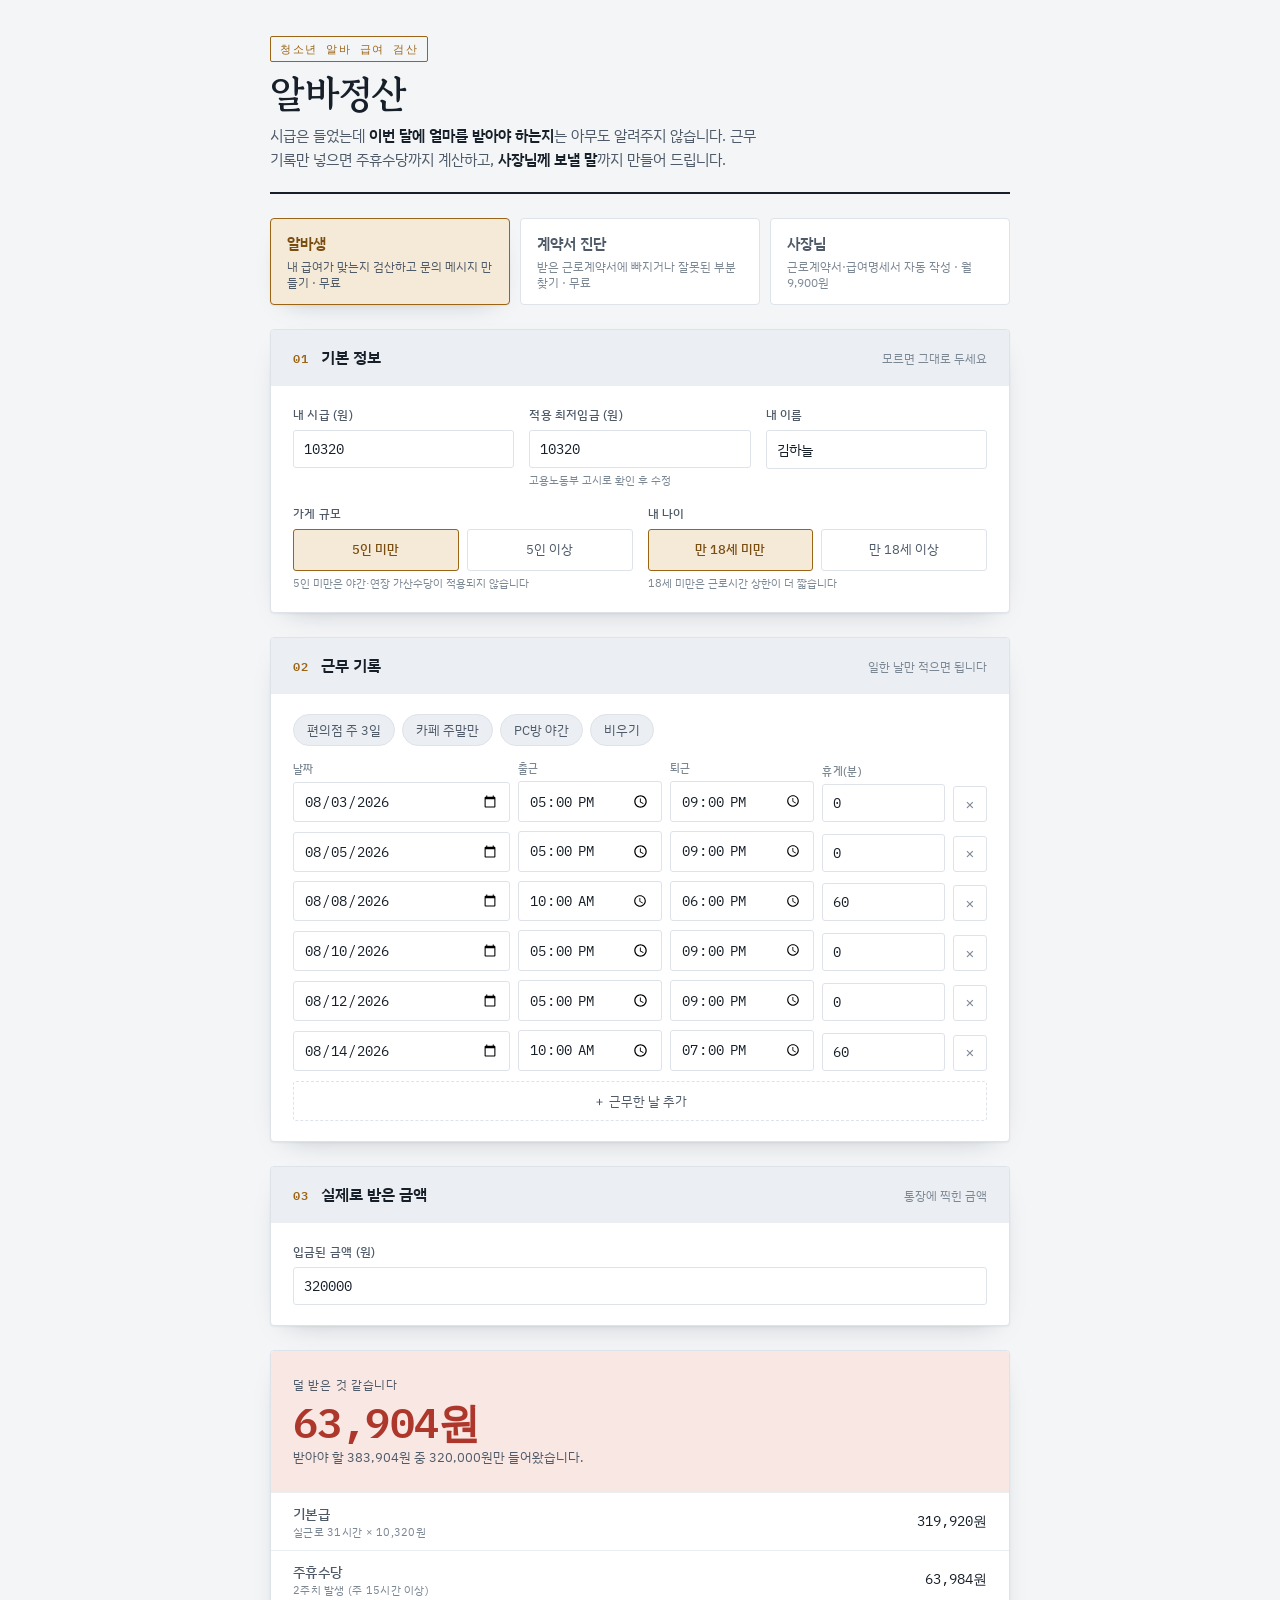
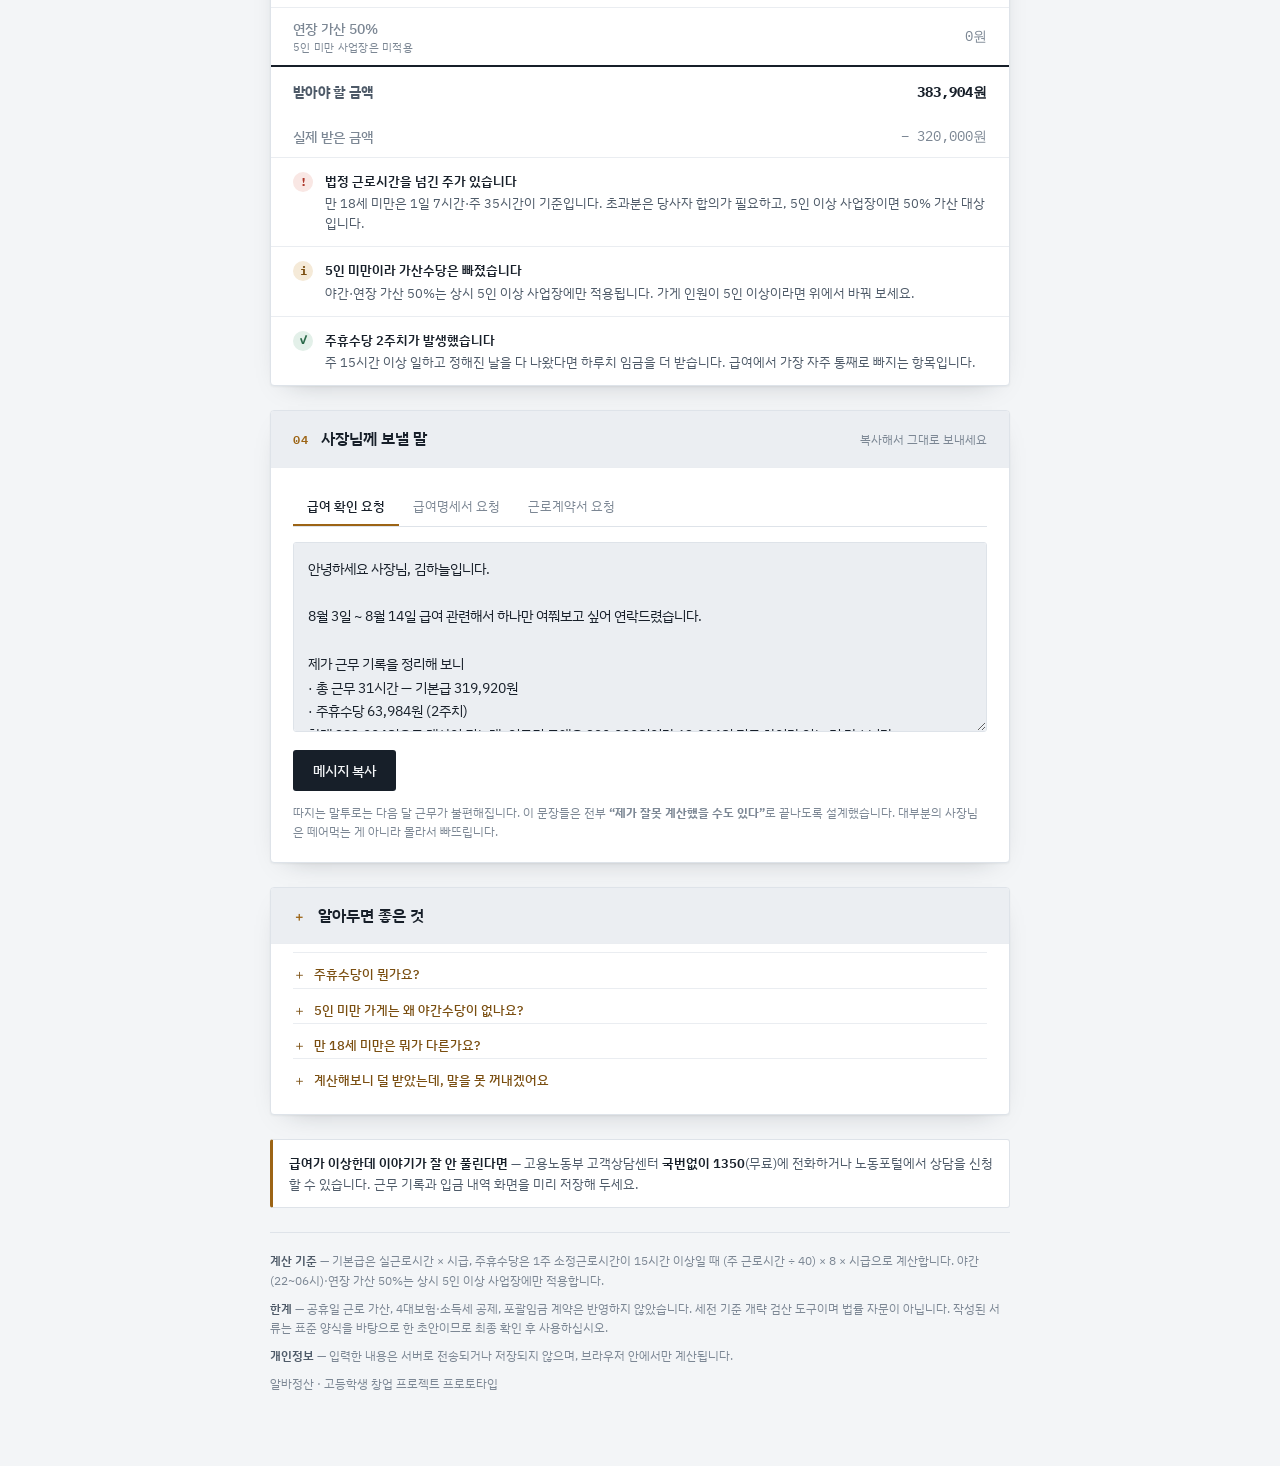
==== index.html @ 5bd8b768 "사장님 모드: 실제 서류 양식으로 렌더링 + 인쇄/PDF 저장 텍스트 복사만 제공하던 것을 표준 양식 레이아웃으로 채워 보여주고, 브라우저 인쇄 기능으로 PDF 저장까지 되도록 함" ====
<!doctype html>
<html lang="ko">
<head>
<meta charset="utf-8">
<meta name="viewport" content="width=device-width, initial-scale=1, viewport-fit=cover">
<title>알바정산 — 내 알바 급여, 제대로 받고 있나요?</title>
<meta name="description" content="근무 기록만 넣으면 주휴수당까지 계산해 드립니다. 만 18세 미만 연소근로자 기준(1일 7시간·주 35시간)과 야간근로 제한을 반영하고, 사장님께 보낼 문의 메시지와 표준 근로계약서·급여명세서까지 자동으로 만들어 줍니다.">
<meta name="theme-color" content="#F3F5F7" media="(prefers-color-scheme: light)">
<meta name="theme-color" content="#0F151C" media="(prefers-color-scheme: dark)">
<meta name="color-scheme" content="light dark">
<link rel="icon" href="data:image/svg+xml,%3Csvg xmlns='http://www.w3.org/2000/svg' viewBox='0 0 100 100'%3E%3Crect width='100' height='100' rx='18' fill='%239C6415'/%3E%3Cpath d='M28 24h44v52l-11-7-11 7-11-7-11 7z' fill='%23fff'/%3E%3Crect x='37' y='38' width='26' height='5' rx='2.5' fill='%239C6415'/%3E%3Crect x='37' y='51' width='18' height='5' rx='2.5' fill='%239C6415'/%3E%3C/svg%3E">
<link rel="apple-touch-icon" href="data:image/svg+xml,%3Csvg xmlns='http://www.w3.org/2000/svg' viewBox='0 0 100 100'%3E%3Crect width='100' height='100' rx='18' fill='%239C6415'/%3E%3Cpath d='M28 24h44v52l-11-7-11 7-11-7-11 7z' fill='%23fff'/%3E%3Crect x='37' y='38' width='26' height='5' rx='2.5' fill='%239C6415'/%3E%3Crect x='37' y='51' width='18' height='5' rx='2.5' fill='%239C6415'/%3E%3C/svg%3E">
<meta property="og:type" content="website">
<meta property="og:title" content="알바정산">
<meta property="og:description" content="근무 기록만 넣으면 주휴수당까지 계산해 드립니다. 만 18세 미만 연소근로자 기준(1일 7시간·주 35시간)과 야간근로 제한을 반영하고, 사장님께 보낼 문의 메시지와 표준 근로계약서·급여명세서까지 자동으로 만들어 줍니다.">
<meta property="og:locale" content="ko_KR">
<meta name="twitter:card" content="summary">
<link rel="preconnect" href="https://fonts.googleapis.com">
<link rel="preconnect" href="https://fonts.gstatic.com" crossorigin>
<link rel="stylesheet" href="https://fonts.googleapis.com/css2?family=Gowun+Batang:wght@400;700&family=IBM+Plex+Mono:wght@400;500;600&family=IBM+Plex+Sans+KR:wght@400;500;600&display=swap">

<style>
  :root{
    --ground:#F3F5F7; --sheet:#FFFFFF; --sunk:#EBEEF2;
    --ink:#171F29; --ink-soft:#4E5A68; --ink-faint:#7C8794;
    --rule:#DEE3E9; --rule-soft:#EAEDF1;
    --brass:#9C6415; --brass-ink:#7A4E10; --brass-lift:#F5EAD8;
    --short:#AE372B; --short-lift:#F9E7E4;
    --ok:#2A6949; --ok-lift:#E3F0E9;
    --shadow:0 1px 2px rgba(23,31,41,.05), 0 10px 28px -18px rgba(23,31,41,.35);
  }
  @media (prefers-color-scheme: dark){
    :root:not([data-theme="light"]){
      --ground:#0F151C; --sheet:#19212A; --sunk:#131A22;
      --ink:#E8ECF0; --ink-soft:#A2ADB9; --ink-faint:#78838F;
      --rule:#2A3441; --rule-soft:#212A34;
      --brass:#E0A94F; --brass-ink:#F0C77E; --brass-lift:#2E2517;
      --short:#E88274; --short-lift:#33201D;
      --ok:#74C79C; --ok-lift:#17281F;
      --shadow:0 1px 2px rgba(0,0,0,.3), 0 10px 28px -18px rgba(0,0,0,.7);
    }
  }
  :root[data-theme="dark"]{
    --ground:#0F151C; --sheet:#19212A; --sunk:#131A22;
    --ink:#E8ECF0; --ink-soft:#A2ADB9; --ink-faint:#78838F;
    --rule:#2A3441; --rule-soft:#212A34;
    --brass:#E0A94F; --brass-ink:#F0C77E; --brass-lift:#2E2517;
    --short:#E88274; --short-lift:#33201D;
    --ok:#74C79C; --ok-lift:#17281F;
    --shadow:0 1px 2px rgba(0,0,0,.3), 0 10px 28px -18px rgba(0,0,0,.7);
  }

  *{box-sizing:border-box}
  body{
    margin:0;background:var(--ground);color:var(--ink);
    font-family:"IBM Plex Sans KR","Malgun Gothic",system-ui,sans-serif;
    font-size:15px;line-height:1.65;-webkit-font-smoothing:antialiased;
  }
  .wrap{max-width:780px;margin:0 auto;padding:36px 20px 72px;display:flex;flex-direction:column;gap:24px}

  /* ── masthead ── */
  .mast{display:flex;flex-direction:column;gap:10px;padding-bottom:20px;border-bottom:2px solid var(--ink)}
  .mast h1{font-family:"Gowun Batang","Batang",serif;font-weight:700;font-size:38px;line-height:1.1;margin:0;letter-spacing:-.01em}
  .mast .dek{margin:0;color:var(--ink-soft);font-size:14.5px;max-width:54ch}
  .mast .dek b{color:var(--ink);font-weight:600}
  .stamp{align-self:flex-start;font-family:"IBM Plex Mono",monospace;font-size:11px;
    letter-spacing:.14em;text-transform:uppercase;color:var(--brass);
    border:1px solid var(--brass);border-radius:2px;padding:3px 9px}

  /* ── mode switch ── */
  .modes{display:grid;grid-template-columns:repeat(auto-fit,minmax(215px,1fr));gap:10px}
  .modes input{position:absolute;opacity:0;pointer-events:none}
  .modes label{
    cursor:pointer;border:1px solid var(--rule);border-radius:4px;background:var(--sheet);
    padding:13px 16px;display:flex;flex-direction:column;gap:2px;transition:.12s;
  }
  .modes label b{font-size:15px;font-weight:600;color:var(--ink-soft)}
  .modes label span{font-size:11.5px;color:var(--ink-faint);line-height:1.4}
  .modes input:checked + label{border-color:var(--brass);background:var(--brass-lift);box-shadow:var(--shadow)}
  .modes input:checked + label b{color:var(--brass-ink)}
  .modes input:checked + label span{color:var(--ink-soft)}
  .modes input:focus-visible + label{outline:2px solid var(--brass);outline-offset:1px}
  [hidden]{display:none !important}

  /* ── step cards ── */
  .step{background:var(--sheet);border:1px solid var(--rule);border-radius:4px;box-shadow:var(--shadow);overflow:hidden}
  .step > header{display:flex;align-items:baseline;gap:12px;padding:15px 22px;
    border-bottom:1px solid var(--rule-soft);background:var(--sunk)}
  .step > header .no{font-family:"IBM Plex Mono",monospace;font-size:12px;font-weight:600;color:var(--brass);letter-spacing:.1em}
  .step > header h2{font-size:15.5px;font-weight:600;margin:0}
  .step > header .hint{margin-left:auto;font-size:12px;color:var(--ink-faint)}
  .body{padding:20px 22px}

  .grid{display:grid;grid-template-columns:repeat(auto-fit,minmax(165px,1fr));gap:15px}
  .field{display:flex;flex-direction:column;gap:5px}
  .field > label,.lbl{font-size:11.5px;font-weight:500;color:var(--ink-soft);letter-spacing:.02em}
  .field .note{font-size:11px;color:var(--ink-faint);line-height:1.45}
  .full{grid-column:1/-1}

  input[type=text],input[type=number],input[type=date],input[type=time],select,textarea{
    font-family:inherit;font-size:14px;color:var(--ink);background:var(--sheet);
    border:1px solid var(--rule);border-radius:3px;padding:9px 10px;width:100%;
    font-variant-numeric:tabular-nums;
  }
  input[type=number],input[type=time],input[type=date]{font-family:"IBM Plex Mono","IBM Plex Sans KR",monospace}
  input:focus-visible,select:focus-visible,button:focus-visible,textarea:focus-visible{outline:2px solid var(--brass);outline-offset:1px}

  .choice{display:flex;gap:8px;flex-wrap:wrap}
  .choice input{position:absolute;opacity:0;pointer-events:none}
  .choice label{flex:1;min-width:100px;text-align:center;cursor:pointer;border:1px solid var(--rule);
    border-radius:3px;padding:9px 8px;font-size:13px;color:var(--ink-soft);background:var(--sheet);transition:.12s}
  .choice input:checked + label{border-color:var(--brass);color:var(--brass-ink);background:var(--brass-lift);font-weight:500}
  .choice input:focus-visible + label{outline:2px solid var(--brass);outline-offset:1px}

  /* ── presets ── */
  .presets{display:flex;gap:7px;flex-wrap:wrap;margin-bottom:14px}
  .presets button{font-family:inherit;font-size:12.5px;cursor:pointer;color:var(--ink-soft);
    background:var(--sunk);border:1px solid var(--rule);border-radius:100px;padding:6px 13px}
  .presets button:hover{border-color:var(--brass);color:var(--brass-ink)}

  /* ── shift rows ── */
  .shifts{display:flex;flex-direction:column;gap:9px}
  .shift{display:grid;grid-template-columns:1.5fr 1fr 1fr .85fr 34px;gap:8px;align-items:end}
  .shift label{display:flex;flex-direction:column;gap:4px;min-width:0}
  .shift label span{display:none;font-size:10.5px;font-weight:500;color:var(--ink-faint);letter-spacing:.03em}
  .shift:first-child label span{display:block}
  .shift .del{border:1px solid var(--rule);background:var(--sheet);color:var(--ink-faint);
    height:36px;border-radius:3px;cursor:pointer;font-size:15px;line-height:1}
  .shift .del:hover{border-color:var(--short);color:var(--short)}
  .addrow{margin-top:10px;border:1px dashed var(--rule);background:transparent;color:var(--ink-soft);
    width:100%;padding:10px;border-radius:3px;cursor:pointer;font-family:inherit;font-size:13px}
  .addrow:hover{border-color:var(--brass);color:var(--brass-ink)}
  @media (max-width:620px){
    .shift{grid-template-columns:1fr 1fr 36px;gap:8px 10px;
      padding-bottom:9px;border-bottom:1px solid var(--rule-soft)}
    .shift label span{display:block}
    .shift label:nth-child(1){grid-column:1/-1}
    .shift label:nth-child(4){grid-column:1}
    .shift .del{grid-column:3;grid-row:3}
  }

  /* ── 계약서 진단 ── */
  .drop{display:flex;flex-direction:column;gap:9px;align-items:center;text-align:center;
    border:1.5px dashed var(--rule);border-radius:4px;padding:30px 20px;cursor:pointer;background:var(--sunk);transition:.12s}
  .drop:hover,.drop.over{border-color:var(--brass);background:var(--brass-lift)}
  .drop .ico{font-size:26px;line-height:1}
  .drop b{font-size:15px;font-weight:600;color:var(--ink)}
  .drop .fake{display:inline-block;background:var(--ink);color:var(--ground);border-radius:3px;
    padding:9px 20px;font-size:13.5px;font-weight:500}
  .drop span{font-size:12px;color:var(--ink-faint);line-height:1.5}

  /* AI 자동 판독 (개발 예정 · 시연용) */
  .aiwrap{margin-top:16px;border:1px solid var(--rule);border-radius:4px;background:var(--sunk);padding:16px}
  .aihead{display:flex;align-items:center;gap:9px;flex-wrap:wrap;margin-bottom:9px}
  .aihead b{font-size:14px;font-weight:600}
  .beta{font-family:"IBM Plex Mono",monospace;font-size:10px;letter-spacing:.08em;text-transform:uppercase;
    color:var(--brass-ink);background:var(--brass-lift);border:1px solid var(--brass);border-radius:2px;padding:2px 7px}
  .aiwrap p{margin:0 0 12px;font-size:12px;color:var(--ink-faint);line-height:1.55}
  .aibtn{width:100%;font-family:inherit;font-size:14px;font-weight:500;cursor:pointer;
    background:var(--brass);color:var(--sheet);border:0;border-radius:3px;padding:12px 18px}
  :root[data-theme="dark"] .aibtn,
  :root:not([data-theme="light"]) .aibtn{color:#171F29}
  @media (prefers-color-scheme: light){:root:not([data-theme="dark"]) .aibtn{color:#FFFFFF}}
  .aibtn:hover{opacity:.9}
  .aibtn:disabled{opacity:.55;cursor:default}
  .bar{height:4px;background:var(--rule);border-radius:100px;overflow:hidden;margin-top:12px}
  .bar i{display:block;height:100%;width:0;background:var(--brass);transition:width .25s linear}
  .scanlog{margin-top:9px;font-family:"IBM Plex Mono",monospace;font-size:11.5px;color:var(--ink-soft);min-height:17px}
  .airesult{margin-top:12px;border-top:1px solid var(--rule);padding-top:12px}
  .airesult ul{margin:0;padding-left:17px}
  .airesult li{font-size:12.5px;color:var(--ink-soft);line-height:1.75}
  .airesult li b{color:var(--ink);font-weight:600}
  .disclaim{margin-top:11px;font-size:11.5px;color:var(--short);line-height:1.5;font-weight:500}
  .pvtools{display:flex;gap:8px;margin-bottom:10px;flex-wrap:wrap}
  .pvtools button{font-family:inherit;font-size:12.5px;cursor:pointer;color:var(--ink-soft);
    background:var(--sheet);border:1px solid var(--rule);border-radius:3px;padding:7px 13px}
  .pvtools button:hover{border-color:var(--brass);color:var(--brass-ink)}
  .pvbox{border:1px solid var(--rule);border-radius:4px;overflow:auto;max-height:440px;
    background:var(--sunk);display:grid;place-items:center;padding:10px}
  .pvbox img{max-width:100%;display:block;border-radius:2px}
  .privacy{margin:10px 0 0;font-size:11.5px;color:var(--ok);line-height:1.5}

  .check{display:flex;gap:12px;align-items:flex-start;padding:11px 0;border-bottom:1px solid var(--rule-soft)}
  .check:last-child{border-bottom:0}
  .check input{margin:3px 0 0;width:17px;height:17px;accent-color:var(--brass);flex:none;cursor:pointer}
  .check b{font-size:14px;font-weight:500;display:block;color:var(--ink)}
  .check span{font-size:12px;color:var(--ink-faint);line-height:1.45}
  .check.flagcheck b{color:var(--short)}

  /* ── verdict ── */
  .verdict{border:1px solid var(--rule);border-radius:4px;box-shadow:var(--shadow);overflow:hidden;background:var(--sheet)}
  .verdict .head{padding:24px 22px;display:flex;flex-direction:column;gap:4px;border-bottom:1px solid var(--rule-soft)}
  .verdict .kicker{font-size:12px;letter-spacing:.06em;color:var(--ink-soft)}
  .verdict .amount{font-family:"IBM Plex Mono",monospace;font-weight:600;font-size:42px;line-height:1.05;
    letter-spacing:-.02em;font-variant-numeric:tabular-nums}
  .verdict .sub{font-size:13px;color:var(--ink-soft)}
  .verdict[data-state="short"] .head{background:var(--short-lift)}
  .verdict[data-state="short"] .amount{color:var(--short)}
  .verdict[data-state="ok"] .head{background:var(--ok-lift)}
  .verdict[data-state="ok"] .amount{color:var(--ok)}
  .verdict[data-state="over"] .head{background:var(--brass-lift)}
  .verdict[data-state="over"] .amount{color:var(--brass-ink)}

  table.ledger{border-collapse:collapse;width:100%}
  table.ledger td{padding:9px 22px;border-bottom:1px solid var(--rule-soft);font-size:14px}
  table.ledger tr:last-child td{border-bottom:0}
  table.ledger td:last-child{text-align:right;font-family:"IBM Plex Mono",monospace;
    font-variant-numeric:tabular-nums;white-space:nowrap}
  table.ledger .lbl small{display:block;font-size:11px;color:var(--ink-faint);line-height:1.4;font-family:inherit;font-weight:400}
  table.ledger tr.total td{font-weight:600;border-top:2px solid var(--ink);border-bottom:0;padding-top:12px;padding-bottom:12px}
  table.ledger tr.muted td{color:var(--ink-faint)}

  /* ── flags ── */
  .flag{display:flex;gap:12px;padding:13px 22px;border-top:1px solid var(--rule-soft);font-size:13px;line-height:1.55}
  .flag .mark{flex:none;width:20px;height:20px;border-radius:50%;display:grid;place-items:center;
    font-size:12px;font-weight:700;margin-top:1px;font-family:"IBM Plex Mono",monospace}
  .flag.warn .mark{background:var(--short-lift);color:var(--short)}
  .flag.info .mark{background:var(--brass-lift);color:var(--brass-ink)}
  .flag.good .mark{background:var(--ok-lift);color:var(--ok)}
  .flag b{font-weight:600}
  .flag p{margin:2px 0 0;color:var(--ink-soft)}

  /* ── tabs + message ── */
  .tabs{display:flex;border-bottom:1px solid var(--rule);margin-bottom:15px;overflow-x:auto}
  .tabs button{font-family:inherit;font-size:13px;background:none;border:0;cursor:pointer;
    padding:9px 14px;color:var(--ink-faint);border-bottom:2px solid transparent;white-space:nowrap}
  .tabs button[aria-selected="true"]{color:var(--ink);border-bottom-color:var(--brass);font-weight:500}
  textarea{min-height:190px;resize:vertical;line-height:1.7;background:var(--sunk);padding:14px}
  textarea.doc{min-height:420px;font-family:"IBM Plex Mono","IBM Plex Sans KR",monospace;font-size:12.5px;line-height:1.75}
  .msgfoot{display:flex;gap:10px;align-items:center;margin-top:11px;flex-wrap:wrap}
  .copy{font-family:inherit;font-size:14px;font-weight:500;cursor:pointer;
    background:var(--ink);color:var(--ground);border:0;border-radius:3px;padding:11px 20px}
  .copy:hover{opacity:.88}
  .copied{font-size:13px;color:var(--ok)}
  .why{font-size:12px;color:var(--ink-faint);line-height:1.55;margin:13px 0 0}

  /* ── explainer ── */
  details{border-top:1px solid var(--rule-soft);padding:11px 0 2px}
  details summary{cursor:pointer;font-size:13px;color:var(--brass-ink);font-weight:500;list-style:none}
  details summary::-webkit-details-marker{display:none}
  details summary::before{content:"＋ ";font-family:"IBM Plex Mono",monospace}
  details[open] summary::before{content:"− "}
  details p{font-size:12.5px;color:var(--ink-soft);line-height:1.6;margin:8px 0 0}

  /* ── 서류 미리보기 (종이) ── */
  .paperwrap{background:var(--sunk);border:1px solid var(--rule);border-radius:4px;padding:16px;overflow-x:auto}
  .paper{background:#FFFFFF;color:#1A222C;width:100%;max-width:660px;margin:0 auto;padding:36px 38px;
    box-shadow:0 1px 4px rgba(0,0,0,.16);font-size:12.5px;line-height:1.75}
  .paper h3{font-family:"Gowun Batang","Batang",serif;text-align:center;font-size:19px;font-weight:700;
    letter-spacing:.3em;margin:0 0 4px;text-indent:.3em}
  .paper .psub{text-align:center;font-size:11.5px;color:#5A6470;margin:0 0 24px}
  .paper .pre{margin:0 0 18px;font-size:12.5px}
  .paper ol.cl{margin:0;padding:0;list-style:none;counter-reset:cl}
  .paper ol.cl > li{counter-increment:cl;display:grid;grid-template-columns:20px 108px 1fr;gap:0 6px;
    margin-bottom:8px;align-items:start}
  .paper ol.cl > li::before{content:counter(cl) ".";font-weight:600;color:#1A222C}
  .paper .k{font-weight:600}
  .paper .v{min-width:0;word-break:break-word}
  .paper .v .fill{border-bottom:1px solid #B9C0C8;display:inline-block;min-width:120px}
  .paper ul.sub{margin:2px 0 0;padding-left:0;list-style:none}
  .paper ul.sub li{margin-bottom:1px}
  .paper ul.sub li::before{content:"- ";color:#5A6470}
  .paper .pdate{text-align:center;margin:26px 0 22px;font-size:13px;letter-spacing:.02em}
  .paper .signs{display:grid;grid-template-columns:1fr 1fr;gap:22px}
  .paper .sign h4{margin:0 0 7px;font-size:12.5px;font-weight:700}
  .paper .sign .row{display:grid;grid-template-columns:74px 1fr;gap:6px;margin-bottom:3px}
  .paper .sign .row span{color:#5A6470}
  .paper .sign .row b{font-weight:500;border-bottom:1px solid #DCE1E6;min-height:19px}
  .paper .sigmark{display:inline-block;border:1px dashed #B9C0C8;border-radius:2px;padding:1px 9px;
    font-size:10.5px;color:#8A939C;margin-left:6px}
  .paper table.pt{width:100%;border-collapse:collapse;margin:6px 0 14px}
  .paper table.pt th,.paper table.pt td{border:1px solid #C9D0D7;padding:6px 9px;font-size:12px;text-align:left}
  .paper table.pt th{background:#F1F4F7;font-weight:600;color:#39434F}
  .paper table.pt td.num{text-align:right;font-variant-numeric:tabular-nums;white-space:nowrap}
  .paper table.pt td small{display:block;color:#6B7580;font-size:10.5px;line-height:1.5}
  .paper table.pt tr.sum td{background:#F7F9FB;font-weight:700}
  .paper .note{margin:16px 0 0;font-size:10.5px;color:#6B7580;line-height:1.6}
  .paper .seal{text-align:right;margin-top:24px;font-size:12.5px;line-height:2}
  @media (max-width:560px){
    .paper{padding:24px 20px;font-size:12px}
    .paper ol.cl > li{grid-template-columns:18px 1fr;gap:0 5px}
    .paper ol.cl > li .k{grid-column:2}
    .paper ol.cl > li .v{grid-column:2}
    .paper .signs{grid-template-columns:1fr}
  }
  @media print{
    @page{size:A4;margin:16mm 14mm}
    body{background:#FFFFFF !important}
    body *{visibility:hidden !important}
    #paper,#paper *{visibility:visible !important}
    #paper{position:absolute;left:0;top:0;width:100%;max-width:none;margin:0;padding:0;box-shadow:none}
  }

  .callout{background:var(--sheet);border:1px solid var(--rule);border-left:3px solid var(--brass);
    border-radius:3px;padding:13px 16px;font-size:13px;color:var(--ink-soft);line-height:1.6}
  .callout b{color:var(--ink);font-weight:600}

  footer{border-top:1px solid var(--rule);padding-top:18px;display:flex;flex-direction:column;gap:9px}
  footer p{margin:0;font-size:12px;color:var(--ink-faint);line-height:1.6}
  footer b{color:var(--ink-soft);font-weight:600}

  @media (max-width:560px){
    .wrap{padding:24px 14px 52px}
    .mast h1{font-size:30px}
    .verdict .amount{font-size:34px}
    .body{padding:18px}
    .modes{grid-template-columns:1fr}
    table.ledger td{padding-left:18px;padding-right:18px}
    .flag{padding-left:18px;padding-right:18px}
  }
  @media (prefers-reduced-motion:reduce){*{transition:none !important}}
</style>
</head>
<body>
<div class="wrap">

  <header class="mast">
    <span class="stamp">청소년 알바 급여 검산</span>
    <h1>알바정산</h1>
    <p class="dek">시급은 들었는데 <b>이번 달에 얼마를 받아야 하는지</b>는 아무도 알려주지 않습니다. 근무 기록만 넣으면 주휴수당까지 계산하고, <b>사장님께 보낼 말</b>까지 만들어 드립니다.</p>
  </header>

  <div class="modes">
    <input type="radio" name="mode" id="m-worker" value="worker" checked>
    <label for="m-worker"><b>알바생</b><span>내 급여가 맞는지 검산하고 문의 메시지 만들기 · 무료</span></label>
    <input type="radio" name="mode" id="m-checker" value="checker">
    <label for="m-checker"><b>계약서 진단</b><span>받은 근로계약서에 빠지거나 잘못된 부분 찾기 · 무료</span></label>
    <input type="radio" name="mode" id="m-owner" value="owner">
    <label for="m-owner"><b>사장님</b><span>근로계약서·급여명세서 자동 작성 · 월 9,900원</span></label>
  </div>

  <!-- ══════════════ 알바생 ══════════════ -->
  <div id="worker">

    <section class="step">
      <header><span class="no">01</span><h2>기본 정보</h2><span class="hint">모르면 그대로 두세요</span></header>
      <div class="body">
        <div class="grid">
          <div class="field">
            <label for="wage">내 시급 (원)</label>
            <input id="wage" type="number" min="0" step="10" value="10320">
          </div>
          <div class="field">
            <label for="minwage">적용 최저임금 (원)</label>
            <input id="minwage" type="number" min="0" step="10" value="10320">
            <span class="note">고용노동부 고시로 확인 후 수정</span>
          </div>
          <div class="field">
            <label for="name">내 이름</label>
            <input id="name" type="text" value="김하늘" autocomplete="off">
          </div>
        </div>
        <div class="grid" style="margin-top:16px">
          <div class="field">
            <span class="lbl">가게 규모</span>
            <div class="choice">
              <input type="radio" name="size" id="size-small" value="small" checked><label for="size-small">5인 미만</label>
              <input type="radio" name="size" id="size-big" value="big"><label for="size-big">5인 이상</label>
            </div>
            <span class="note">5인 미만은 야간·연장 가산수당이 적용되지 않습니다</span>
          </div>
          <div class="field">
            <span class="lbl">내 나이</span>
            <div class="choice">
              <input type="radio" name="age" id="age-minor" value="minor" checked><label for="age-minor">만 18세 미만</label>
              <input type="radio" name="age" id="age-adult" value="adult"><label for="age-adult">만 18세 이상</label>
            </div>
            <span class="note">18세 미만은 근로시간 상한이 더 짧습니다</span>
          </div>
        </div>
      </div>
    </section>

    <section class="step" style="margin-top:24px">
      <header><span class="no">02</span><h2>근무 기록</h2><span class="hint">일한 날만 적으면 됩니다</span></header>
      <div class="body">
        <div class="presets">
          <button type="button" data-preset="cvs">편의점 주 3일</button>
          <button type="button" data-preset="cafe">카페 주말만</button>
          <button type="button" data-preset="night">PC방 야간</button>
          <button type="button" data-preset="clear">비우기</button>
        </div>
        <div class="shifts" id="rows"></div>
        <button class="addrow" id="add" type="button">＋ 근무한 날 추가</button>
      </div>
    </section>

    <section class="step" style="margin-top:24px">
      <header><span class="no">03</span><h2>실제로 받은 금액</h2><span class="hint">통장에 찍힌 금액</span></header>
      <div class="body">
        <div class="grid">
          <div class="field">
            <label for="paid">입금된 금액 (원)</label>
            <input id="paid" type="number" min="0" step="10" value="320000">
          </div>
        </div>
      </div>
    </section>

    <section class="verdict" id="verdict" data-state="ok" style="margin-top:24px">
      <div class="head">
        <span class="kicker" id="v-kicker">계산 결과</span>
        <span class="amount" id="v-amount">—</span>
        <span class="sub" id="v-sub"></span>
      </div>
      <table class="ledger"><tbody id="ledger"></tbody></table>
      <div id="flags"></div>
    </section>

    <section class="step" style="margin-top:24px">
      <header><span class="no">04</span><h2>사장님께 보낼 말</h2><span class="hint">복사해서 그대로 보내세요</span></header>
      <div class="body">
        <div class="tabs" role="tablist">
          <button role="tab" data-tpl="ask" aria-selected="true">급여 확인 요청</button>
          <button role="tab" data-tpl="payslip" aria-selected="false">급여명세서 요청</button>
          <button role="tab" data-tpl="contract" aria-selected="false">근로계약서 요청</button>
        </div>
        <textarea id="msg" spellcheck="false" aria-label="사장님께 보낼 메시지"></textarea>
        <div class="msgfoot">
          <button class="copy" data-copy="msg" type="button">메시지 복사</button>
          <span class="copied" hidden>복사했습니다</span>
        </div>
        <p class="why">따지는 말투로는 다음 달 근무가 불편해집니다. 이 문장들은 전부 <b>“제가 잘못 계산했을 수도 있다”</b>로 끝나도록 설계했습니다. 대부분의 사장님은 떼어먹는 게 아니라 몰라서 빠뜨립니다.</p>
      </div>
    </section>

    <section class="step" style="margin-top:24px">
      <header><span class="no">＋</span><h2>알아두면 좋은 것</h2></header>
      <div class="body" style="padding-top:8px">
        <details>
          <summary>주휴수당이 뭔가요?</summary>
          <p>한 주에 정해진 근무일을 다 나오고 소정근로시간이 15시간 이상이면, 일하지 않은 하루치 임금을 더 받습니다. 급여에서 가장 자주 통째로 빠지는 항목이고, 본인이 모르면 사장님도 모르는 채로 넘어갑니다.</p>
        </details>
        <details>
          <summary>5인 미만 가게는 왜 야간수당이 없나요?</summary>
          <p>연장·야간·휴일 근로 가산 50%는 상시 근로자 5인 이상 사업장에만 적용됩니다. 최저임금과 주휴수당은 인원과 상관없이 모든 사업장에 적용됩니다.</p>
        </details>
        <details>
          <summary>만 18세 미만은 뭐가 다른가요?</summary>
          <p>법정근로시간이 1일 7시간·주 35시간으로 더 짧고(합의 시 1일 1시간·주 5시간까지 연장 가능), 밤 10시부터 오전 6시까지의 야간근로와 휴일근로는 본인 동의와 고용노동부 인가가 있어야 합니다. 근로계약 시 친권자 동의서와 가족관계증명서를 사업장에 비치해야 합니다.</p>
        </details>
        <details>
          <summary>계산해보니 덜 받았는데, 말을 못 꺼내겠어요</summary>
          <p>부당한 대우를 겪은 청소년의 상당수가 아무 말도 못 하고 넘어갑니다. 그래서 이 서비스는 계산보다 <b>보낼 문장</b>에 더 공을 들였습니다. 위 04번 메시지를 그대로 복사해서 보내세요. 잘 풀리지 않으면 고용노동부 상담 <b>1350</b>(무료)에 전화할 수 있습니다.</p>
        </details>
      </div>
    </section>
  </div>

  <!-- ══════════════ 계약서 진단 ══════════════ -->
  <div id="checker" hidden>

    <div class="callout" style="margin-bottom:24px">
      <b>근로계약서를 받긴 했는데, 뭐가 적혀 있는지 모르겠다면.</b><br>
      사진을 올려 화면에 띄워 놓고 아래 항목을 하나씩 대조하세요. 법에 어긋나거나 빠진 부분을 근거 조문과 함께 찾아 드립니다.
    </div>

    <section class="step">
      <header><span class="no">01</span><h2>계약서 사진 올리기</h2><span class="hint">선택 사항</span></header>
      <div class="body">
        <label class="drop" for="file" id="drop">
          <span class="ico">📄</span>
          <b>근로계약서 사진 올리기</b>
          <span class="fake">파일 선택 · 카메라로 촬영</span>
          <span>여기로 파일을 끌어다 놓아도 됩니다.<br>사진은 어디에도 전송되지 않고 이 화면에서만 열립니다.</span>
        </label>
        <input id="file" type="file" accept="image/*" hidden>

        <div id="preview" hidden style="margin-top:14px">
          <div class="pvtools">
            <button type="button" id="rotate">↻ 90° 회전</button>
            <button type="button" id="clearimg">사진 지우기</button>
          </div>
          <div class="pvbox"><img id="pvimg" alt="올린 근로계약서 사진"></div>
          <p class="privacy">✓ 이 사진은 서버로 전송되지 않았습니다. 브라우저 안에서만 열려 있습니다.</p>
        </div>

        <div class="aiwrap">
          <div class="aihead">
            <b>AI 자동 판독</b>
            <span class="beta">개발 예정</span>
          </div>
          <p>사진 속 글자를 읽어 아래 항목을 자동으로 채우는 기능입니다. 아직 개발 중이라, 아래 버튼은 <b>완성됐을 때 어떻게 동작하는지 보여 주는 시연</b>입니다.</p>
          <button class="aibtn" id="aiscan" type="button">AI로 자동 판독하기 (시연)</button>
          <div class="bar" id="aibar" hidden><i></i></div>
          <div class="scanlog" id="ailog"></div>
          <div class="airesult" id="airesult" hidden>
            <ul>
              <li>시급 <b>9,860원</b> 인식</li>
              <li>근로시간 <b>1일 9시간 · 주 27시간</b> 인식</li>
              <li>휴게시간 <b>30분</b> 인식</li>
              <li>필수 기재사항 중 <b>휴일 · 연차유급휴가</b> 미기재로 판단</li>
              <li>본문에서 <b>위약금 조항</b>으로 보이는 문구 발견</li>
            </ul>
            <p class="disclaim">※ 위 값은 실제 판독 결과가 아니라 미리 정해 둔 시연용 예시입니다. 실제 판독 기능은 아직 구현되지 않았습니다.</p>
          </div>
        </div>
      </div>
    </section>

    <section class="step" style="margin-top:24px">
      <header><span class="no">02</span><h2>이 여섯 가지가 적혀 있나요</h2><span class="hint">법이 정한 필수 항목</span></header>
      <div class="body">
        <div id="req"></div>
        <p class="why" style="margin-top:14px">근로계약서에 반드시 적어야 하는 항목입니다. 하나라도 빠지면 사업주에게 과태료가 부과될 수 있습니다.</p>
      </div>
    </section>

    <section class="step" style="margin-top:24px">
      <header><span class="no">03</span><h2>계약서에 적힌 조건</h2><span class="hint">사진을 보면서 옮겨 적으세요</span></header>
      <div class="body">
        <div class="grid">
          <div class="field">
            <label for="c-wage">계약서에 적힌 시급 (원)</label>
            <input id="c-wage" type="number" min="0" step="10" value="9800">
          </div>
          <div class="field">
            <label for="c-min">적용 최저임금 (원)</label>
            <input id="c-min" type="number" min="0" step="10" value="10320">
          </div>
          <div class="field">
            <label for="c-day">하루 근로시간 (시간)</label>
            <input id="c-day" type="number" min="0" step="0.5" value="8">
          </div>
          <div class="field">
            <label for="c-week">한 주 근로시간 (시간)</label>
            <input id="c-week" type="number" min="0" step="0.5" value="24">
          </div>
          <div class="field">
            <label for="c-break">휴게시간 (분)</label>
            <input id="c-break" type="number" min="0" step="10" value="30">
          </div>
          <div class="field">
            <span class="lbl">내 나이</span>
            <div class="choice">
              <input type="radio" name="cage" id="cage-minor" value="minor" checked><label for="cage-minor">만 18세 미만</label>
              <input type="radio" name="cage" id="cage-adult" value="adult"><label for="cage-adult">만 18세 이상</label>
            </div>
          </div>
        </div>
        <div style="margin-top:16px">
          <div id="conds"></div>
        </div>
      </div>
    </section>

    <section class="verdict" id="cverdict" data-state="ok" style="margin-top:24px">
      <div class="head">
        <span class="kicker" id="c-kicker">진단 결과</span>
        <span class="amount" id="c-amount">—</span>
        <span class="sub" id="c-sub"></span>
      </div>
      <div id="cflags"></div>
    </section>

    <section class="step" style="margin-top:24px">
      <header><span class="no">04</span><h2>사장님께 보낼 말</h2><span class="hint">복사해서 그대로 보내세요</span></header>
      <div class="body">
        <textarea id="cmsg" spellcheck="false" aria-label="계약서 관련 문의 메시지"></textarea>
        <div class="msgfoot">
          <button class="copy" data-copy="cmsg" type="button">메시지 복사</button>
          <span class="copied" hidden>복사했습니다</span>
        </div>
        <p class="why">계약서를 고쳐 달라는 말은 꺼내기가 특히 어렵습니다. 그래서 <b>“제가 잘못 봤을 수도 있다”</b>로 시작하도록 만들었습니다.</p>
      </div>
    </section>
  </div>

  <!-- ══════════════ 사장님 ══════════════ -->
  <div id="owner" hidden>

    <div class="callout" style="margin-bottom:24px">
      <b>근로계약서를 쓰지 않은 이유 1위는 “작성해야 하는지 몰라서”(40.4%)였습니다.</b><br>
      떼어먹으려는 게 아니라 방법을 몰라서 못 지키는 경우가 대부분입니다. 아래를 채우면 표준 양식이 그대로 만들어집니다.
    </div>

    <section class="step">
      <header><span class="no">01</span><h2>사업장 · 근로자 정보</h2><span class="hint">한 번만 입력하면 됩니다</span></header>
      <div class="body">
        <div class="grid">
          <div class="field"><label for="o-biz">사업체명</label><input id="o-biz" type="text" value="하늘편의점 ○○점"></div>
          <div class="field"><label for="o-ceo">대표자 성명</label><input id="o-ceo" type="text" value="박정민"></div>
          <div class="field"><label for="o-tel">사업장 전화</label><input id="o-tel" type="text" value="02-000-0000"></div>
          <div class="field full"><label for="o-addr">사업장 주소</label><input id="o-addr" type="text" value="서울시 ○○구 ○○로 12"></div>
        </div>
        <div class="grid" style="margin-top:15px">
          <div class="field"><label for="o-emp">근로자 성명</label><input id="o-emp" type="text" value="김하늘"></div>
          <div class="field"><label for="o-birth">근로자 생년월일</label><input id="o-birth" type="date" value="2009-04-12"></div>
          <div class="field"><label for="o-etel">근로자 연락처</label><input id="o-etel" type="text" value="010-0000-0000"></div>
          <div class="field full"><label for="o-eaddr">근로자 주소</label><input id="o-eaddr" type="text" value="서울시 ○○구 ○○길 34"></div>
        </div>
      </div>
    </section>

    <section class="step" style="margin-top:24px">
      <header><span class="no">02</span><h2>근로 조건</h2></header>
      <div class="body">
        <div class="grid">
          <div class="field"><label for="o-start">근로 개시일</label><input id="o-start" type="date" value="2026-08-03"></div>
          <div class="field"><label for="o-place">근무 장소</label><input id="o-place" type="text" value="하늘편의점 ○○점 매장"></div>
          <div class="field"><label for="o-task">업무 내용</label><input id="o-task" type="text" value="상품 진열 및 계산 업무"></div>
          <div class="field"><label for="o-from">시업 시각</label><input id="o-from" type="time" value="17:00"></div>
          <div class="field"><label for="o-to">종업 시각</label><input id="o-to" type="time" value="21:00"></div>
          <div class="field"><label for="o-break">휴게시간 (분)</label><input id="o-break" type="number" min="0" step="10" value="0"></div>
          <div class="field"><label for="o-days">근무일</label><input id="o-days" type="text" value="월, 수, 토"></div>
          <div class="field"><label for="o-holiday">주휴일</label><input id="o-holiday" type="text" value="일요일"></div>
          <div class="field"><label for="o-wage">시급 (원)</label><input id="o-wage" type="number" min="0" step="10" value="10320"></div>
          <div class="field"><label for="o-payday">임금 지급일 (매월)</label><input id="o-payday" type="number" min="1" max="31" value="10"></div>
        </div>
        <div id="minor-note" class="callout" style="margin-top:16px" hidden></div>
      </div>
    </section>

    <section class="step" style="margin-top:24px">
      <header><span class="no">03</span><h2>서류 자동 작성</h2><span class="hint">복사해서 붙여넣으세요</span></header>
      <div class="body">
        <div class="tabs" role="tablist">
          <button role="tab" data-doc="contract" aria-selected="true">표준 근로계약서</button>
          <button role="tab" data-doc="consent" aria-selected="false">친권자 동의서</button>
          <button role="tab" data-doc="payslip" aria-selected="false">급여명세서</button>
        </div>
        <div class="pvtools">
          <button type="button" id="printdoc" style="background:var(--ink);color:var(--ground);border-color:var(--ink);font-weight:500;padding:7px 16px">인쇄 · PDF로 저장</button>
          <button type="button" class="copy-plain" data-copy="doc">텍스트 복사</button>
          <button type="button" id="toggleraw">텍스트로 보기</button>
          <span class="copied" hidden style="align-self:center">복사했습니다</span>
        </div>
        <div class="paperwrap" id="paperwrap"><div class="paper" id="paper"></div></div>
        <textarea id="doc" class="doc" spellcheck="false" aria-label="자동 작성된 서류" hidden></textarea>
        <p class="why" id="doc-why"></p>
      </div>
    </section>
  </div>

  <div class="callout">
    <b>급여가 이상한데 이야기가 잘 안 풀린다면</b> — 고용노동부 고객상담센터 <b>국번없이 1350</b>(무료)에 전화하거나 노동포털에서 상담을 신청할 수 있습니다. 근무 기록과 입금 내역 화면을 미리 저장해 두세요.
  </div>

  <footer>
    <p><b>계산 기준</b> — 기본급은 실근로시간 × 시급, 주휴수당은 1주 소정근로시간이 15시간 이상일 때 (주 근로시간 ÷ 40) × 8 × 시급으로 계산합니다. 야간(22~06시)·연장 가산 50%는 상시 5인 이상 사업장에만 적용합니다.</p>
    <p><b>한계</b> — 공휴일 근로 가산, 4대보험·소득세 공제, 포괄임금 계약은 반영하지 않았습니다. 세전 기준 개략 검산 도구이며 법률 자문이 아닙니다. 작성된 서류는 표준 양식을 바탕으로 한 초안이므로 최종 확인 후 사용하십시오.</p>
    <p><b>개인정보</b> — 입력한 내용은 서버로 전송되거나 저장되지 않으며, 브라우저 안에서만 계산됩니다.</p>
    <p>알바정산 · 고등학생 창업 프로젝트 프로토타입</p>
  </footer>
</div>

<script>
(function(){
  "use strict";

  var PRESETS = {
    cvs:[  // 편의점 주 3일 — 주휴수당 누락 사례
      {d:"2026-08-03",s:"17:00",e:"21:00",b:0},{d:"2026-08-05",s:"17:00",e:"21:00",b:0},
      {d:"2026-08-08",s:"10:00",e:"18:00",b:60},{d:"2026-08-10",s:"17:00",e:"21:00",b:0},
      {d:"2026-08-12",s:"17:00",e:"21:00",b:0},{d:"2026-08-14",s:"10:00",e:"19:00",b:60}],
    cafe:[ // 주말만 — 주 15시간 미만이라 주휴 미발생
      {d:"2026-08-01",s:"12:00",e:"18:00",b:30},{d:"2026-08-02",s:"12:00",e:"18:00",b:30},
      {d:"2026-08-08",s:"12:00",e:"18:00",b:30},{d:"2026-08-09",s:"12:00",e:"18:00",b:30}],
    night:[// PC방 야간 — 연소자 야간근로 경고
      {d:"2026-08-03",s:"18:00",e:"02:00",b:30},{d:"2026-08-05",s:"18:00",e:"02:00",b:30},
      {d:"2026-08-07",s:"18:00",e:"02:00",b:30},{d:"2026-08-10",s:"18:00",e:"02:00",b:30}]
  };
  var PAID_HINT = {cvs:320000, cafe:227040, night:380000};

  var rowsEl = document.getElementById("rows");
  var tpl = "ask", docTpl = "contract";

  function won(n){ return Math.round(n).toLocaleString("ko-KR") + "원"; }
  function hrs(n){ return (Math.round(n*100)/100).toLocaleString("ko-KR") + "시간"; }
  function toMin(t){ var p=(t||"").split(":"); return (+p[0]||0)*60 + (+p[1]||0); }
  function val(id){ return (document.getElementById(id).value || "").trim(); }
  function pad(v){ return v.length ? v : "________"; }

  function addRow(v){
    var el = document.createElement("div");
    el.className = "shift";
    el.innerHTML =
      '<label><span>날짜</span><input type="date" class="c-d" value="'+(v.d||"")+'"></label>' +
      '<label><span>출근</span><input type="time" class="c-s" value="'+(v.s||"")+'"></label>' +
      '<label><span>퇴근</span><input type="time" class="c-e" value="'+(v.e||"")+'"></label>' +
      '<label><span>휴게(분)</span><input type="number" class="c-b" min="0" step="10" value="'+(v.b||0)+'"></label>' +
      '<button class="del" type="button" aria-label="이 날 삭제">&times;</button>';
    el.querySelector(".del").addEventListener("click", function(){ el.remove(); render(); });
    rowsEl.appendChild(el);
  }

  var NIGHT = [[0,360],[1320,1800],[2760,2880]];   // 22:00~06:00 (익일 포함)
  function nightMinutes(a,b){
    var t=0;
    for(var i=0;i<NIGHT.length;i++){
      var lo=Math.max(a,NIGHT[i][0]), hi=Math.min(b,NIGHT[i][1]);
      if(hi>lo) t+=hi-lo;
    }
    return t;
  }
  function mondayOf(iso){
    var d=new Date(iso+"T00:00:00");
    if(isNaN(d)) return "?";
    d.setDate(d.getDate()-((d.getDay()+6)%7));
    return d.toISOString().slice(0,10);
  }

  function collect(){
    var out=[];
    rowsEl.querySelectorAll(".shift").forEach(function(el){
      var d=el.querySelector(".c-d").value, s=el.querySelector(".c-s").value,
          e=el.querySelector(".c-e").value, b=+el.querySelector(".c-b").value||0;
      if(!d||!s||!e) return;
      var a=toMin(s), z=toMin(e);
      if(z<=a) z+=1440;
      out.push({date:d, work:Math.max(0,(z-a)-b)/60, night:Math.min(nightMinutes(a,z), z-a)/60});
    });
    return out;
  }

  function calc(){
    var wage=+val("wage")||0, minw=+val("minwage")||0, paid=+val("paid")||0;
    var big=document.getElementById("size-big").checked;
    var minor=document.getElementById("age-minor").checked;
    var capDay=minor?7:8, capWeek=minor?35:40;

    var weeks={};
    collect().forEach(function(s){
      var k=mondayOf(s.date);
      if(!weeks[k]) weeks[k]={hours:0,night:0,days:[]};
      weeks[k].hours+=s.work; weeks[k].night+=s.night; weeks[k].days.push(s.work);
    });

    var total=0,night=0,ot=0,holiday=0,qual=0,longDay=false,longWeek=false;
    Object.keys(weeks).forEach(function(k){
      var w=weeks[k];
      total+=w.hours; night+=w.night;
      var dayOT=w.days.reduce(function(a,h){ return a+Math.max(0,h-capDay); },0);
      var weekOT=Math.max(0, w.hours-dayOT-capWeek);
      ot+=dayOT+weekOT;
      if(dayOT>0) longDay=true;
      if(w.hours>capWeek) longWeek=true;
      if(w.hours>=15){ qual++; holiday+=(Math.min(w.hours,40)/40)*8*wage; }
    });

    var base=total*wage;
    var nightPay=big?night*wage*0.5:0;
    var otPay=big?ot*wage*0.5:0;
    var dates=collect().map(function(s){return s.date;}).sort();

    return {wage:wage,minw:minw,paid:paid,big:big,minor:minor,
      shifts:dates.length, weeks:Object.keys(weeks).length, weeksQualified:qual,
      total:total,night:night,ot:ot,base:base,holiday:holiday,nightPay:nightPay,otPay:otPay,
      due:base+holiday+nightPay+otPay, gap:base+holiday+nightPay+otPay-paid,
      longDay:longDay,longWeek:longWeek,capDay:capDay,capWeek:capWeek,dates:dates};
  }

  function period(r){
    if(!r.dates.length) return "";
    var a=r.dates[0].split("-"), b=r.dates[r.dates.length-1].split("-");
    var f=(+a[1])+"월 "+(+a[2])+"일", t=(+b[1])+"월 "+(+b[2])+"일";
    return f===t ? f : f+" ~ "+t;
  }

  function renderLedger(r){
    var rows=[
      ['기본급<small>실근로 '+hrs(r.total)+' × '+r.wage.toLocaleString("ko-KR")+'원</small>', won(r.base), ''],
      ['주휴수당<small>'+(r.weeksQualified? r.weeksQualified+'주치 발생 (주 15시간 이상)':'해당 없음 (주 15시간 미만)')+'</small>',
        won(r.holiday), r.holiday?'':'muted']
    ];
    if(r.big || r.night>0)
      rows.push(['야간 가산 50%<small>'+(r.big?'22시~06시 '+hrs(r.night):'5인 미만 사업장은 미적용')+'</small>',
        won(r.nightPay), r.nightPay?'':'muted']);
    if(r.big || r.ot>0)
      rows.push(['연장 가산 50%<small>'+(r.big?'법정시간 초과 '+hrs(r.ot):'5인 미만 사업장은 미적용')+'</small>',
        won(r.otPay), r.otPay?'':'muted']);
    rows.push(['<b>받아야 할 금액</b>','<b>'+won(r.due)+'</b>','total']);
    rows.push(['실제 받은 금액','− '+won(r.paid),'muted']);
    document.getElementById("ledger").innerHTML = rows.map(function(x){
      return '<tr class="'+x[2]+'"><td class="lbl">'+x[0]+'</td><td>'+x[1]+'</td></tr>';
    }).join("");
  }

  function renderFlags(r){
    var f=[];
    if(r.wage<r.minw && r.wage>0)
      f.push(['warn','!','시급이 최저임금보다 낮습니다',
        '최저임금('+r.minw.toLocaleString("ko-KR")+'원)은 인원과 상관없이 모든 사업장에 적용됩니다. 최저임금 기준이면 기본급만 '+won(r.total*r.minw)+'입니다.']);
    if(r.minor && r.night>0)
      f.push(['warn','!','18세 미만 야간근로가 포함되어 있습니다',
        '만 18세 미만은 밤 10시~오전 6시 근로가 원칙적으로 금지되며, 본인 동의와 고용노동부 인가가 있어야 합니다.']);
    if(r.longDay||r.longWeek)
      f.push(['warn','!','법정 근로시간을 넘긴 주가 있습니다',
        (r.minor?'만 18세 미만은 1일 7시간·주 35시간':'성인은 1일 8시간·주 40시간')+'이 기준입니다. 초과분은 당사자 합의가 필요하고, 5인 이상 사업장이면 50% 가산 대상입니다.']);
    if(!r.big && (r.night>0||r.ot>0))
      f.push(['info','i','5인 미만이라 가산수당은 빠졌습니다',
        '야간·연장 가산 50%는 상시 5인 이상 사업장에만 적용됩니다. 가게 인원이 5인 이상이라면 위에서 바꿔 보세요.']);
    if(r.weeksQualified>0)
      f.push(['good','✓','주휴수당 '+r.weeksQualified+'주치가 발생했습니다',
        '주 15시간 이상 일하고 정해진 날을 다 나왔다면 하루치 임금을 더 받습니다. 급여에서 가장 자주 통째로 빠지는 항목입니다.']);
    else if(r.shifts>0)
      f.push(['info','i','주휴수당은 발생하지 않았습니다',
        '한 주에 15시간 이상 일해야 주휴수당이 생깁니다. 근무 기록을 다시 확인해 보세요.']);
    document.getElementById("flags").innerHTML = f.map(function(x){
      return '<div class="flag '+x[0]+'"><span class="mark">'+x[1]+'</span><div><b>'+x[2]+'</b><p>'+x[3]+'</p></div></div>';
    }).join("");
  }

  function renderVerdict(r){
    var v=document.getElementById("verdict"), gap=Math.round(r.gap);
    var k=document.getElementById("v-kicker"), a=document.getElementById("v-amount"), s=document.getElementById("v-sub");
    if(!r.shifts){
      v.dataset.state="ok"; k.textContent="계산 결과"; a.textContent="—";
      s.textContent="위에 근무한 날을 입력하면 바로 계산됩니다."; return;
    }
    if(gap>500){
      v.dataset.state="short"; k.textContent="덜 받은 것 같습니다"; a.textContent=won(gap);
      s.textContent="받아야 할 "+won(r.due)+" 중 "+won(r.paid)+"만 들어왔습니다.";
    }else if(gap<-500){
      v.dataset.state="over"; k.textContent="계산보다 많이 들어왔습니다"; a.textContent=won(-gap);
      s.textContent="식대·상여 등이 포함됐을 수 있습니다. 급여명세서를 받아 확인해 보세요.";
    }else{
      v.dataset.state="ok"; k.textContent="계산이 맞습니다"; a.textContent=won(r.due);
      s.textContent="주휴수당까지 포함해 정상 지급된 것으로 보입니다.";
    }
  }

  function renderMsg(r){
    var name=val("name")||"○○○", p=period(r), t;
    if(tpl==="payslip"){
      t="안녕하세요 사장님, "+name+"입니다.\n\n"+p+" 급여 잘 받았습니다. 감사합니다.\n"+
        "혹시 급여명세서를 한 부 받을 수 있을까요? 근무 기록을 정리해 두려고 합니다.\n\n감사합니다.";
    }else if(tpl==="contract"){
      t="안녕하세요 사장님, "+name+"입니다.\n\n"+
        "다름이 아니라 근로계약서를 아직 작성하지 못한 것 같아 조심스럽게 여쭙습니다.\n"+
        "시급과 근무 시간을 서로 정리해 두면 저도 헷갈리지 않을 것 같아서요.\n"+
        "편하실 때 한 부 작성해 주시면 감사하겠습니다.\n\n감사합니다.";
    }else{
      var L=["· 총 근무 "+hrs(r.total)+" — 기본급 "+won(r.base)];
      if(r.holiday>0) L.push("· 주휴수당 "+won(r.holiday)+" ("+r.weeksQualified+"주치)");
      if(r.nightPay>0) L.push("· 야간 가산 "+won(r.nightPay));
      if(r.otPay>0) L.push("· 연장 가산 "+won(r.otPay));
      t="안녕하세요 사장님, "+name+"입니다.\n\n"+p+" 급여 관련해서 하나만 여쭤보고 싶어 연락드렸습니다.\n\n"+
        "제가 근무 기록을 정리해 보니\n"+L.join("\n")+"\n합계 "+won(r.due)+
        "으로 계산이 되는데, 입금된 금액은 "+won(r.paid)+"이라 "+won(Math.abs(r.gap))+
        " 정도 차이가 있는 것 같습니다.\n\n제가 잘못 계산했을 수도 있어서, 시간 되실 때 한 번만 확인해 주시면 감사하겠습니다.\n\n감사합니다.";
    }
    document.getElementById("msg").value=t;
  }

  // ── 사장님 모드 ────────────────────────────────
  function ageAt(birth, when){
    var b=new Date(birth+"T00:00:00"), d=new Date(when+"T00:00:00");
    if(isNaN(b)||isNaN(d)) return null;
    var a=d.getFullYear()-b.getFullYear();
    var m=d.getMonth()-b.getMonth();
    if(m<0 || (m===0 && d.getDate()<b.getDate())) a--;
    return a;
  }
  function today(){ return new Date().toISOString().slice(0,10); }
  function kdate(iso){
    var p=(iso||"").split("-");
    return p.length===3 ? p[0]+"년 "+(+p[1])+"월 "+(+p[2])+"일" : "____년 __월 __일";
  }

  function renderDoc(){
    var age = ageAt(val("o-birth"), val("o-start") || today());
    var minor = (age !== null && age < 18);
    var biz=pad(val("o-biz")), ceo=pad(val("o-ceo")), emp=pad(val("o-emp"));
    var wage=+val("o-wage")||0;
    var note=document.getElementById("minor-note");

    if(age===null){ note.hidden=true; }
    else{
      note.hidden=false;
      note.innerHTML = minor
        ? '<b>만 '+age+'세 — 연소근로자입니다.</b><br>1일 7시간·주 35시간이 법정 한도이며, 밤 10시~오전 6시 근로와 휴일근로는 본인 동의와 고용노동부 인가가 필요합니다. 친권자 동의서와 가족관계증명서를 사업장에 비치해야 하므로, 아래 탭에서 동의서도 함께 만드십시오.'
        : '<b>만 '+age+'세 — 일반 근로자입니다.</b><br>1일 8시간·주 40시간이 법정 한도입니다. 친권자 동의서는 필요하지 않습니다.';
    }

    var t, why;
    if(docTpl==="consent"){
      why = minor
        ? "만 18세 미만을 고용할 때는 친권자(후견인) 동의서와 가족관계증명서를 사업장에 갖춰 두어야 합니다."
        : "만 18세 이상이므로 이 서류는 필요하지 않습니다. 참고용으로만 보십시오.";
      t = "친권자(후견인) 동의서\n\n"+
        "친권자(후견인) 인적사항\n"+
        "  성       명 : ________________________\n"+
        "  생 년 월 일 : ________________________\n"+
        "  주       소 : ________________________\n"+
        "  연 락 처 : ________________________\n"+
        "  연소근로자와의 관계 : ________________________\n\n"+
        "연소근로자 인적사항\n"+
        "  성       명 : "+emp+"  (만 "+(age===null?"__":age)+"세)\n"+
        "  생 년 월 일 : "+kdate(val("o-birth"))+"\n"+
        "  주       소 : "+pad(val("o-eaddr"))+"\n"+
        "  연 락 처 : "+pad(val("o-etel"))+"\n\n"+
        "사업장 개요\n"+
        "  회    사    명 : "+biz+"\n"+
        "  회 사 주 소 : "+pad(val("o-addr"))+"\n"+
        "  대  표  자 : "+ceo+"\n"+
        "  회사전화 : "+pad(val("o-tel"))+"\n\n"+
        "본인은 위 연소근로자 "+emp+"이(가) 위 사업장에서 근로하는 것에 대하여 동의합니다.\n\n"+
        "                    "+kdate(today())+"\n\n"+
        "                    친권자(후견인)                    (서명 또는 인)\n\n"+
        "첨부 : 가족관계증명서 1부\n";
    }
    else if(docTpl==="payslip"){
      var r=calc();
      why = "근로기준법에 따라 임금을 지급할 때는 구성항목·계산방법·공제내역을 적은 명세서를 교부해야 합니다. 아래 금액은 알바생 탭의 근무 기록으로 계산된 세전 금액입니다.";
      t = "임 금 명 세 서\n\n"+
        "  성            명 : "+emp+"\n"+
        "  임 금 지 급 일 : 매월 "+(val("o-payday")||"__")+"일\n"+
        "  산  정  기  간 : "+(period(r)||"________")+"\n"+
        "  총 근로시간 : "+hrs(r.total)+"\n\n"+
        "1. 임금 지급 내역\n"+
        "  기      본      급 : "+won(r.base)+"\n"+
        "     └ 계산방법 : 실근로시간 "+hrs(r.total)+" × 시급 "+(r.wage||wage).toLocaleString("ko-KR")+"원\n"+
        "  주   휴   수   당 : "+won(r.holiday)+"\n"+
        "     └ 계산방법 : (1주 소정근로시간 ÷ 40) × 8 × 시급 · "+r.weeksQualified+"주치\n"+
        (r.nightPay>0 ? "  야  간  가  산 : "+won(r.nightPay)+"\n     └ 계산방법 : 야간근로 "+hrs(r.night)+" × 시급 × 0.5\n" : "")+
        (r.otPay>0 ? "  연  장  가  산 : "+won(r.otPay)+"\n     └ 계산방법 : 연장근로 "+hrs(r.ot)+" × 시급 × 0.5\n" : "")+
        "  ─────────────────────────────\n"+
        "  지  급  액  계 : "+won(r.due)+"\n\n"+
        "2. 공제 내역\n"+
        "  국  민  연  금 : ____________원\n"+
        "  건  강  보  험 : ____________원\n"+
        "  고  용  보  험 : ____________원\n"+
        "  소       득       세 : ____________원\n"+
        "  ─────────────────────────────\n"+
        "  공  제  액  계 : ____________원\n\n"+
        "3. 실 지급액 : ____________원\n\n"+
        "                    "+biz+"   (직인)\n"+
        "                    대표자 "+ceo+"\n\n"+
        "※ 4대보험·소득세 공제액은 사업장 가입 여부에 따라 직접 기입하십시오.\n";
    }
    else{
      why = minor
        ? "만 18세 미만이므로 연소근로자용 표준근로계약서로 작성됩니다. 근로계약서는 반드시 2부를 작성해 1부를 근로자에게 교부해야 합니다."
        : "표준근로계약서(기간의 정함이 없는 경우) 양식입니다. 2부를 작성해 1부를 근로자에게 교부해야 합니다.";
      var brk = +val("o-break")||0;
      var no = 0;
      var line = function(txt){ no++; return no+". "+txt+"\n"; };
      t = "표 준 근 로 계 약 서" + (minor ? " (연소근로자용)" : "") + "\n\n"+
        biz+"(이하 “사업주”라 함)과(와) "+emp+"(이하 “근로자”라 함)는\n"+
        "다음과 같이 근로계약을 체결한다.\n\n"+
        line("근 로 개 시 일 : "+kdate(val("o-start"))+"부터")+
        line("근  무  장  소 : "+pad(val("o-place")))+
        line("업무의  내용 : "+pad(val("o-task")))+
        line("소정근로시간 : "+(val("o-from")||"__:__")+" 부터 "+(val("o-to")||"__:__")+" 까지 (휴게시간 "+brk+"분)")+
        line("근 무 일 / 휴 일 : 매주 "+pad(val("o-days"))+" 근무, 주휴일 매주 "+pad(val("o-holiday")))+
        line("임            금\n"+
             "   - 시간급 : "+wage.toLocaleString("ko-KR")+"원\n"+
             "   - 상여금 : 없음\n"+
             "   - 기타급여(제수당 등) : 주휴수당 등 법정수당 지급\n"+
             "   - 임금지급일 : 매월 "+(val("o-payday")||"__")+"일 (휴일인 경우 전일 지급)\n"+
             "   - 지급방법 : 근로자 명의 예금통장에 입금")+
        line("연차유급휴가 : 근로기준법에서 정하는 바에 따라 부여함")+
        (minor ? line("가족관계증명서 및 동의서\n"+
             "   - 가족관계기록사항에 관한 증명서 제출 여부 : (   )\n"+
             "   - 친권자 또는 후견인의 동의서 구비 여부 : (   )") : "")+
        line("사회보험 적용여부\n"+
             "   (  ) 고용보험    (  ) 산재보험    (  ) 국민연금    (  ) 건강보험")+
        line("근로계약서 교부\n"+
             "   - 사업주는 근로계약을 체결함과 동시에 본 계약서를 사본하여\n"+
             "     근로자의 교부요구와 관계없이 근로자에게 교부한다.")+
        line("기            타\n"+
             "   - 이 계약에 정함이 없는 사항은 근로기준법령에 의한다.")+
        "\n                    "+kdate(today())+"\n\n"+
        "(사업주)  사업체명 : "+biz+"          전화 : "+pad(val("o-tel"))+"\n"+
        "          주    소 : "+pad(val("o-addr"))+"\n"+
        "          대 표 자 : "+ceo+"                    (서명)\n\n"+
        "(근로자)  주    소 : "+pad(val("o-eaddr"))+"\n"+
        "          연 락 처 : "+pad(val("o-etel"))+"\n"+
        "          성    명 : "+emp+"                    (서명)\n";
    }
    document.getElementById("doc").value=t;
    document.getElementById("doc-why").textContent=why;
    renderPaper(minor, age);
  }

  // ── 실제 서류 모양으로 렌더링 (인쇄·PDF 저장용) ──────────────
  function esc(s){ return String(s).replace(/[&<>]/g, function(c){
    return {"&":"&amp;","<":"&lt;",">":"&gt;"}[c]; }); }
  function blank(v, w){
    v=(v||"").trim();
    return v ? esc(v) : '<span class="fill" style="min-width:'+(w||120)+'px">&nbsp;</span>';
  }
  function clause(k, v){ return '<li><span class="k">'+k+'</span><span class="v">'+v+'</span></li>'; }
  function sigrow(label, value, mark){
    return '<div class="row"><span>'+label+'</span><b>'+blank(value, 90)+
           (mark?'<span class="sigmark">'+mark+'</span>':'')+'</b></div>';
  }

  function renderPaper(minor, age){
    var P=document.getElementById("paper");
    var biz=val("o-biz"), ceo=val("o-ceo"), emp=val("o-emp"), wage=+val("o-wage")||0;
    var h="";

    if(docTpl==="consent"){
      h += '<h3>친권자 동의서</h3>';
      h += '<p class="psub">근로기준법 제66조 · 만 18세 미만 근로자 고용 시 사업장 비치 서류</p>';
      h += '<table class="pt"><tr><th colspan="2">친권자(후견인) 인적사항</th></tr>'+
           '<tr><td style="width:110px">성명</td><td>'+blank("",200)+'</td></tr>'+
           '<tr><td>생년월일</td><td>'+blank("",200)+'</td></tr>'+
           '<tr><td>주소</td><td>'+blank("",260)+'</td></tr>'+
           '<tr><td>연락처</td><td>'+blank("",200)+'</td></tr>'+
           '<tr><td>근로자와의 관계</td><td>'+blank("",200)+'</td></tr></table>';
      h += '<table class="pt"><tr><th colspan="2">연소근로자 인적사항</th></tr>'+
           '<tr><td style="width:110px">성명</td><td>'+blank(emp,200)+
             (age!==null?' <span style="color:#6B7580">(만 '+age+'세)</span>':'')+'</td></tr>'+
           '<tr><td>생년월일</td><td>'+esc(kdate(val("o-birth")))+'</td></tr>'+
           '<tr><td>주소</td><td>'+blank(val("o-eaddr"),260)+'</td></tr>'+
           '<tr><td>연락처</td><td>'+blank(val("o-etel"),200)+'</td></tr></table>';
      h += '<table class="pt"><tr><th colspan="2">사업장 개요</th></tr>'+
           '<tr><td style="width:110px">사업체명</td><td>'+blank(biz,200)+'</td></tr>'+
           '<tr><td>사업장 주소</td><td>'+blank(val("o-addr"),260)+'</td></tr>'+
           '<tr><td>대표자</td><td>'+blank(ceo,200)+'</td></tr>'+
           '<tr><td>전화</td><td>'+blank(val("o-tel"),200)+'</td></tr></table>';
      h += '<p class="pre" style="margin-top:16px">본인은 위 연소근로자 <b>'+blank(emp,70)+
           '</b>이(가) 위 사업장에서 근로하는 것에 대하여 동의합니다.</p>';
      h += '<div class="pdate">'+esc(kdate(today()))+'</div>';
      h += '<div class="signs"><div class="sign">'+
           sigrow("친권자","","서명 또는 인")+'</div><div class="sign"></div></div>';
      h += '<p class="note">첨부 : 가족관계기록사항에 관한 증명서 1부</p>';
    }
    else if(docTpl==="payslip"){
      var r=calc();
      h += '<h3>임 금 명 세 서</h3>';
      h += '<p class="psub">근로기준법 제48조 제2항</p>';
      h += '<table class="pt">'+
           '<tr><th style="width:110px">성명</th><td>'+blank(emp,160)+'</td>'+
           '<th style="width:110px">임금 지급일</th><td>매월 '+blank(val("o-payday"),40)+'일</td></tr>'+
           '<tr><th>산정 기간</th><td>'+blank(period(r),160)+'</td>'+
           '<th>총 근로시간</th><td>'+esc(hrs(r.total))+'</td></tr></table>';

      var pay='<table class="pt"><tr><th style="width:34%">지급 항목</th><th>계산 방법</th><th style="width:24%">금액</th></tr>';
      pay+='<tr><td>기본급</td><td><small>실근로시간 '+esc(hrs(r.total))+' × 시급 '+
           (r.wage||wage).toLocaleString("ko-KR")+'원</small></td><td class="num">'+esc(won(r.base))+'</td></tr>';
      pay+='<tr><td>주휴수당</td><td><small>(1주 소정근로시간 ÷ 40) × 8 × 시급 · '+r.weeksQualified+
           '주치</small></td><td class="num">'+esc(won(r.holiday))+'</td></tr>';
      if(r.nightPay>0) pay+='<tr><td>야간근로 가산</td><td><small>야간근로 '+esc(hrs(r.night))+
           ' × 시급 × 0.5</small></td><td class="num">'+esc(won(r.nightPay))+'</td></tr>';
      if(r.otPay>0) pay+='<tr><td>연장근로 가산</td><td><small>연장근로 '+esc(hrs(r.ot))+
           ' × 시급 × 0.5</small></td><td class="num">'+esc(won(r.otPay))+'</td></tr>';
      pay+='<tr class="sum"><td colspan="2">지급액 계</td><td class="num">'+esc(won(r.due))+'</td></tr></table>';
      h += pay;

      h += '<table class="pt"><tr><th style="width:34%">공제 항목</th><th>계산 방법</th><th style="width:24%">금액</th></tr>'+
           '<tr><td>국민연금</td><td><small>사업장 가입 시 기재</small></td><td class="num">'+blank("",70)+'</td></tr>'+
           '<tr><td>건강보험</td><td><small>사업장 가입 시 기재</small></td><td class="num">'+blank("",70)+'</td></tr>'+
           '<tr><td>고용보험</td><td><small>사업장 가입 시 기재</small></td><td class="num">'+blank("",70)+'</td></tr>'+
           '<tr><td>소득세 · 지방소득세</td><td><small>간이세액표에 따름</small></td><td class="num">'+blank("",70)+'</td></tr>'+
           '<tr class="sum"><td colspan="2">공제액 계</td><td class="num">'+blank("",70)+'</td></tr></table>';
      h += '<table class="pt"><tr class="sum"><td>실 지급액</td><td class="num" style="width:24%">'+blank("",70)+'</td></tr></table>';
      h += '<div class="seal">'+blank(biz,150)+'  <span class="sigmark">직인</span><br>대표자 '+blank(ceo,110)+'</div>';
      h += '<p class="note">※ 4대보험·소득세 공제액은 사업장 가입 여부와 근로자 조건에 따라 달라지므로 직접 기입하십시오. 위 지급액은 세전 기준입니다.</p>';
    }
    else{
      var brk=+val("o-break")||0;
      h += '<h3>표준근로계약서</h3>';
      h += '<p class="psub">'+(minor?"연소근로자(만 18세 미만)용":"기간의 정함이 없는 경우")+'</p>';
      h += '<p class="pre"><b>'+blank(biz,110)+'</b>(이하 “사업주”라 함)과(와) <b>'+blank(emp,80)+
           '</b>(이하 “근로자”라 함)는 다음과 같이 근로계약을 체결한다.</p>';
      h += '<ol class="cl">';
      h += clause("근로개시일", esc(kdate(val("o-start")))+"부터");
      h += clause("근무 장소", blank(val("o-place"),200));
      h += clause("업무의 내용", blank(val("o-task"),200));
      h += clause("소정근로시간", blank(val("o-from"),60)+" 부터 "+blank(val("o-to"),60)+
                  " 까지 (휴게시간 "+brk+"분)");
      h += clause("근무일/휴일", "매주 "+blank(val("o-days"),110)+" 근무, 주휴일 매주 "+blank(val("o-holiday"),80));
      h += clause("임금", '<ul class="sub">'+
             '<li>시간급 : <b>'+wage.toLocaleString("ko-KR")+'원</b></li>'+
             '<li>상여금 : 없음</li>'+
             '<li>기타급여(제수당 등) : 주휴수당 등 법정수당 지급</li>'+
             '<li>임금지급일 : 매월 '+blank(val("o-payday"),34)+'일 (휴일인 경우 전일 지급)</li>'+
             '<li>지급방법 : 근로자 명의 예금통장에 입금</li></ul>');
      h += clause("연차유급휴가", "근로기준법에서 정하는 바에 따라 부여함");
      if(minor)
        h += clause("가족관계증명서<br>및 동의서", '<ul class="sub">'+
             '<li>가족관계기록사항에 관한 증명서 제출 여부 : (　　)</li>'+
             '<li>친권자 또는 후견인의 동의서 구비 여부 : (　　)</li></ul>');
      h += clause("사회보험 적용", "(　) 고용보험　　(　) 산재보험　　(　) 국민연금　　(　) 건강보험");
      h += clause("근로계약서 교부",
             "사업주는 근로계약을 체결함과 동시에 본 계약서를 사본하여 근로자의 교부요구와 관계없이 근로자에게 교부한다.");
      h += clause("기타", "이 계약에 정함이 없는 사항은 근로기준법령에 의한다.");
      h += '</ol>';
      h += '<div class="pdate">'+esc(kdate(today()))+'</div>';
      h += '<div class="signs">'+
           '<div class="sign"><h4>(사업주)</h4>'+
             sigrow("사업체명", biz)+sigrow("주소", val("o-addr"))+
             sigrow("전화", val("o-tel"))+sigrow("대표자", ceo, "서명")+'</div>'+
           '<div class="sign"><h4>(근로자)</h4>'+
             sigrow("주소", val("o-eaddr"))+sigrow("연락처", val("o-etel"))+
             sigrow("성명", emp, "서명")+'</div></div>';
      h += '<p class="note">※ 본 계약서는 2부를 작성하여 사업주와 근로자가 각 1부씩 보관합니다.</p>';
    }
    P.innerHTML=h;
  }

  // ── 계약서 진단 ────────────────────────────────
  var REQ = [
    ["wage","임금","시급 또는 월급 액수와 계산·지급 방법",true],
    ["hours","소정근로시간","몇 시부터 몇 시까지 일하는지",true],
    ["holiday","휴일","주휴일이 무슨 요일인지",false],
    ["annual","연차유급휴가","연차휴가에 관한 내용",false],
    ["place","취업 장소","어디에서 일하는지",true],
    ["task","업무 내용","무슨 일을 하는지",true]
  ];
  var CONDS = [
    ["night","계약서에 밤 10시 이후 근무가 적혀 있다","예: 22:00~02:00, 마감조, 야간조",false,true],
    ["penalty","지각·결근 시 벌금이나 중도 퇴사 시 위약금 조항이 있다","예: 지각 1회 5,000원, 3개월 못 채우면 ○○원",false,true],
    ["copy","계약서를 한 부 받아서 가지고 있다","사본을 받지 못했다면 체크하지 마세요",false,false],
    ["signed","사업주와 내가 모두 서명했다","한쪽만 서명된 계약서는 효력을 다투기 어렵습니다",true,false]
  ];

  function buildChecks(){
    document.getElementById("req").innerHTML = REQ.map(function(x){
      return '<label class="check"><input type="checkbox" class="c-req" data-k="'+x[0]+'"'+(x[3]?" checked":"")+
             '><span><b>'+x[1]+'</b><span>'+x[2]+'</span></span></label>';
    }).join("");
    document.getElementById("conds").innerHTML = CONDS.map(function(x){
      return '<label class="check'+(x[4]?" flagcheck":"")+'"><input type="checkbox" class="c-cond" data-k="'+x[0]+'"'+
             (x[3]?" checked":"")+'><span><b>'+x[1]+'</b><span>'+x[2]+'</span></span></label>';
    }).join("");
  }
  function req(k){ var e=document.querySelector('.c-req[data-k="'+k+'"]'); return e && e.checked; }
  function cond(k){ var e=document.querySelector('.c-cond[data-k="'+k+'"]'); return e && e.checked; }

  function diagnose(){
    var wage=+val("c-wage")||0, minw=+val("c-min")||0;
    var day=+val("c-day")||0, week=+val("c-week")||0, brk=+val("c-break")||0;
    var minor=document.getElementById("cage-minor").checked;
    var capDay=minor?7:8, capWeek=minor?35:40;
    var out=[], missing=[];

    REQ.forEach(function(x){ if(!req(x[0])) missing.push(x[1]); });
    if(missing.length)
      out.push(["warn","!","필수 기재사항 "+missing.length+"개가 빠졌습니다",
        "빠진 항목: "+missing.join(", ")+". 근로계약서에는 임금·소정근로시간·휴일·연차유급휴가·취업 장소·업무 내용을 반드시 적어야 합니다.",
        "근로기준법 제17조"]);

    if(wage>0 && minw>0 && wage<minw)
      out.push(["warn","!","시급이 최저임금보다 "+(minw-wage).toLocaleString("ko-KR")+"원 낮습니다",
        "최저임금보다 낮게 정한 부분은 무효이고, 최저임금액으로 정한 것으로 봅니다. 즉 계약서에 "+
        wage.toLocaleString("ko-KR")+"원이라고 적혀 있어도 "+minw.toLocaleString("ko-KR")+"원을 받아야 합니다.",
        "최저임금법 제6조"]);

    if(cond("penalty"))
      out.push(["warn","!","위약금·손해배상 예정 조항은 법으로 금지되어 있습니다",
        "지각 시 벌금, 중도 퇴사 시 위약금 같은 조항은 근로계약에 넣을 수 없습니다. 적혀 있어도 그 조항은 효력이 없습니다.",
        "근로기준법 제20조"]);

    if(minor && cond("night"))
      out.push(["warn","!","만 18세 미만은 밤 10시 이후 근무를 계약서에 넣을 수 없습니다",
        "오후 10시부터 오전 6시 사이의 근로와 휴일근로는 원칙적으로 금지되며, 본인 동의와 고용노동부 인가가 모두 있어야 가능합니다.",
        "근로기준법 제70조"]);

    if(day>capDay)
      out.push(["warn","!","하루 근로시간이 법정 한도를 "+(Math.round((day-capDay)*10)/10)+"시간 넘습니다",
        (minor?"만 18세 미만은 1일 7시간":"성인은 1일 8시간")+"이 한도입니다."+
        (minor?" 당사자 합의가 있어도 1시간까지만 연장할 수 있습니다.":" 초과분은 당사자 합의가 필요합니다."),
        minor?"근로기준법 제69조":"근로기준법 제50조"]);
    if(week>capWeek)
      out.push(["warn","!","주 근로시간이 법정 한도를 "+(Math.round((week-capWeek)*10)/10)+"시간 넘습니다",
        (minor?"만 18세 미만은 주 35시간":"성인은 주 40시간")+"이 한도입니다.",
        minor?"근로기준법 제69조":"근로기준법 제50조"]);

    if(day>=8 && brk<60)
      out.push(["warn","!","휴게시간이 부족합니다",
        "8시간 이상 일하면 1시간 이상의 휴게시간을 근무 중에 주어야 합니다. 계약서에는 "+brk+"분으로 적혀 있습니다.",
        "근로기준법 제54조"]);
    else if(day>=4 && brk<30)
      out.push(["warn","!","휴게시간이 부족합니다",
        "4시간 이상 일하면 30분 이상의 휴게시간을 주어야 합니다. 계약서에는 "+brk+"분으로 적혀 있습니다.",
        "근로기준법 제54조"]);

    if(!cond("copy"))
      out.push(["info","i","계약서를 한 부 받아 두세요",
        "사업주는 근로자가 요구하지 않아도 계약서 사본을 교부해야 합니다. 나중에 급여를 확인할 때 가장 중요한 근거가 됩니다.",
        "근로기준법 제17조 제2항"]);
    if(!cond("signed"))
      out.push(["info","i","양쪽 서명을 확인하세요",
        "사업주와 근로자가 모두 서명 또는 날인해야 합니다. 한쪽만 서명된 계약서는 나중에 다투기 어렵습니다.", ""]);

    if(minor)
      out.push(["info","i","만 18세 미만이면 서류 두 가지가 더 필요합니다",
        "가족관계기록사항 증명서와 친권자(후견인) 동의서를 사업장에 갖춰 두어야 합니다. 아직 내지 않았다면 사장님께 알려 주세요.",
        "근로기준법 제66조"]);

    if(week>=15 && !req("holiday"))
      out.push(["info","i","주 15시간 이상이면 주휴수당이 발생합니다",
        "그런데 계약서에 주휴일이 적혀 있지 않습니다. 주휴일을 명시해 두면 주휴수당을 놓칠 일이 없습니다.",
        "근로기준법 제55조"]);

    var danger = out.filter(function(x){ return x[0]==="warn"; }).length;
    if(!danger)
      out.unshift(["good","✓","법 위반으로 보이는 부분은 없습니다",
        "필수 기재사항이 모두 들어 있고, 근로시간·휴게·임금 조건도 기준을 충족합니다.",""]);

    return {items:out, danger:danger, missing:missing, wage:wage, minw:minw, minor:minor};
  }

  function renderChecker(){
    var d=diagnose();
    var v=document.getElementById("cverdict");
    var k=document.getElementById("c-kicker"), a=document.getElementById("c-amount"), s=document.getElementById("c-sub");
    if(d.danger>0){
      v.dataset.state="short"; k.textContent="법에 어긋나는 부분이 있습니다";
      a.textContent=d.danger+"건"; s.textContent="아래 빨간 항목을 확인하고, 04번 메시지로 사장님께 알려 주세요.";
    }else{
      v.dataset.state="ok"; k.textContent="진단 결과"; a.textContent="이상 없음";
      s.textContent="확인이 필요한 안내 항목만 남아 있습니다.";
    }
    document.getElementById("cflags").innerHTML = d.items.map(function(x){
      return '<div class="flag '+x[0]+'"><span class="mark">'+x[1]+'</span><div><b>'+x[2]+'</b><p>'+x[3]+
             (x[4]?' <span style="color:var(--ink-faint)">— '+x[4]+'</span>':'')+'</p></div></div>';
    }).join("");

    // 메시지
    var name=val("name")||"○○○", L=[];
    if(d.missing.length) L.push("· 계약서에 "+d.missing.join(", ")+" 항목이 빠져 있는 것 같습니다");
    if(d.wage>0 && d.minw>0 && d.wage<d.minw)
      L.push("· 시급이 올해 최저임금("+d.minw.toLocaleString("ko-KR")+"원)보다 낮게 적혀 있는 것 같습니다");
    if(cond("penalty")) L.push("· 지각·퇴사 관련 위약금 조항은 근로기준법상 넣을 수 없다고 합니다");
    if(d.minor && cond("night")) L.push("· 제가 만 18세 미만이라 밤 10시 이후 근무는 별도 절차가 필요하다고 합니다");
    if(!cond("copy")) L.push("· 계약서 사본을 한 부 받을 수 있을까요");

    var t;
    if(!L.length){
      t="안녕하세요 사장님, "+name+"입니다.\n\n근로계약서 잘 받았습니다. 확인해 보니 내용에 문제가 없는 것 같습니다.\n"+
        "앞으로 잘 부탁드리겠습니다. 감사합니다.";
    }else{
      t="안녕하세요 사장님, "+name+"입니다.\n\n"+
        "근로계약서를 다시 살펴보다가 몇 가지 여쭤보고 싶은 게 생겨 조심스럽게 연락드립니다.\n"+
        "제가 잘못 봤을 수도 있어서 확인만 부탁드리려고 합니다.\n\n"+
        L.join("\n")+"\n\n"+
        "혹시 제가 잘못 이해한 부분이 있다면 알려 주시면 감사하겠습니다.\n\n감사합니다.";
    }
    document.getElementById("cmsg").value=t;
  }

  // 사진 미리보기 (전송 없음)
  var imgEl=document.getElementById("pvimg");
  document.getElementById("file").addEventListener("change", function(e){
    var f=e.target.files && e.target.files[0];
    if(!f) return;
    var fr=new FileReader();
    fr.onload=function(){ imgEl.src=fr.result; document.getElementById("preview").hidden=false; };
    fr.readAsDataURL(f);
  });
  document.getElementById("rotate").addEventListener("click", function(){
    if(!imgEl.src) return;
    var im=new Image();
    im.onload=function(){
      var c=document.createElement("canvas");
      c.width=im.height; c.height=im.width;
      var x=c.getContext("2d");
      x.translate(c.width/2, c.height/2); x.rotate(Math.PI/2);
      x.drawImage(im, -im.width/2, -im.height/2);
      imgEl.src=c.toDataURL("image/jpeg", 0.9);
    };
    im.src=imgEl.src;
  });
  document.getElementById("clearimg").addEventListener("click", function(){
    imgEl.removeAttribute("src");
    document.getElementById("preview").hidden=true;
    document.getElementById("file").value="";
  });

  // 끌어다 놓기
  var drop=document.getElementById("drop");
  ["dragenter","dragover"].forEach(function(ev){
    drop.addEventListener(ev, function(e){ e.preventDefault(); drop.classList.add("over"); });
  });
  ["dragleave","drop"].forEach(function(ev){
    drop.addEventListener(ev, function(e){ e.preventDefault(); drop.classList.remove("over"); });
  });
  drop.addEventListener("drop", function(e){
    var f=e.dataTransfer && e.dataTransfer.files && e.dataTransfer.files[0];
    if(!f || !/^image\//.test(f.type)) return;
    var fr=new FileReader();
    fr.onload=function(){ imgEl.src=fr.result; document.getElementById("preview").hidden=false; };
    fr.readAsDataURL(f);
  });

  // AI 자동 판독 — 개발 예정 기능의 시연(mock). 실제 판독은 하지 않는다.
  document.getElementById("aiscan").addEventListener("click", function(){
    var btn=this, bar=document.getElementById("aibar"), fill=bar.querySelector("i");
    var log=document.getElementById("ailog"), res=document.getElementById("airesult");
    var steps=["이미지 전처리 중…","글자 영역 찾는 중…","항목 대조 중…","진단 항목에 반영 중…"];
    btn.disabled=true; res.hidden=true; bar.hidden=false; fill.style.width="0%";
    var reduce = window.matchMedia("(prefers-reduced-motion: reduce)").matches;
    var i=0;
    var tick=function(){
      if(i<steps.length){
        log.textContent=steps[i];
        fill.style.width=Math.round((i+1)/steps.length*100)+"%";
        i++;
        setTimeout(tick, reduce?60:380);
      }else{
        log.textContent="판독 완료 — 5개 항목을 아래에 반영했습니다.";
        res.hidden=false;
        applyMockRead();
        btn.disabled=false;
        btn.textContent="다시 판독하기 (시연)";
      }
    };
    tick();
  });

  function applyMockRead(){
    var set=function(id,v){ var e=document.getElementById(id); if(e) e.value=v; };
    set("c-wage",9860); set("c-day",9); set("c-week",27); set("c-break",30);
    var chk=function(sel,v){ var e=document.querySelector(sel); if(e) e.checked=v; };
    chk('.c-req[data-k="wage"]',true);   chk('.c-req[data-k="hours"]',true);
    chk('.c-req[data-k="place"]',true);  chk('.c-req[data-k="task"]',true);
    chk('.c-req[data-k="holiday"]',false); chk('.c-req[data-k="annual"]',false);
    chk('.c-cond[data-k="penalty"]',true);
    renderChecker();
    var v=document.getElementById("cverdict");
    if(v) v.scrollIntoView({behavior:"smooth", block:"start"});
  }

  function render(){
    var r=calc();
    renderVerdict(r); renderLedger(r); renderFlags(r); renderMsg(r); renderDoc(); renderChecker();
  }

  // ── 이벤트 ────────────────────────────────
  document.getElementById("add").addEventListener("click", function(){
    addRow({d:"",s:"17:00",e:"21:00",b:0}); render();
  });
  document.addEventListener("input", render);
  document.addEventListener("change", render);

  document.querySelectorAll(".presets button").forEach(function(b){
    b.addEventListener("click", function(){
      rowsEl.innerHTML="";
      var k=b.dataset.preset;
      if(k!=="clear"){
        PRESETS[k].forEach(addRow);
        document.getElementById("paid").value = PAID_HINT[k];
        document.getElementById("size-big").checked = (k==="night");
        document.getElementById("size-small").checked = (k!=="night");
      }
      render();
    });
  });

  document.querySelectorAll('[data-tpl]').forEach(function(b){
    b.addEventListener("click", function(){
      document.querySelectorAll('[data-tpl]').forEach(function(x){ x.setAttribute("aria-selected","false"); });
      b.setAttribute("aria-selected","true"); tpl=b.dataset.tpl; render();
    });
  });
  document.querySelectorAll('[data-doc]').forEach(function(b){
    b.addEventListener("click", function(){
      document.querySelectorAll('[data-doc]').forEach(function(x){ x.setAttribute("aria-selected","false"); });
      b.setAttribute("aria-selected","true"); docTpl=b.dataset.doc; renderDoc();
    });
  });

  document.getElementById("printdoc").addEventListener("click", function(){
    var raw=document.getElementById("doc");
    if(!raw.hidden){                       // 텍스트 보기 상태면 서류 보기로 되돌리고 인쇄
      raw.hidden=true;
      document.getElementById("paperwrap").hidden=false;
      document.getElementById("toggleraw").textContent="텍스트로 보기";
    }
    window.print();
  });

  document.getElementById("toggleraw").addEventListener("click", function(){
    var raw=document.getElementById("doc"), pw=document.getElementById("paperwrap");
    var showRaw=raw.hidden;
    raw.hidden=!showRaw; pw.hidden=showRaw;
    this.textContent = showRaw ? "서류로 보기" : "텍스트로 보기";
  });

  document.querySelectorAll(".copy, .copy-plain").forEach(function(btn){
    btn.addEventListener("click", function(){
      var ta=document.getElementById(btn.dataset.copy);
      var tag=btn.parentNode.querySelector(".copied");
      ta.select(); ta.setSelectionRange(0, ta.value.length);
      var done=function(){ tag.hidden=false; setTimeout(function(){ tag.hidden=true; },2200); };
      if(navigator.clipboard && navigator.clipboard.writeText){
        navigator.clipboard.writeText(ta.value).then(done, function(){
          try{ document.execCommand("copy"); done(); }catch(e){}
        });
      }else{ try{ document.execCommand("copy"); done(); }catch(e){} }
    });
  });

  document.querySelectorAll('input[name="mode"]').forEach(function(el){
    el.addEventListener("change", function(){
      ["worker","checker","owner"].forEach(function(id){
        document.getElementById(id).hidden = (el.value !== id);
      });
      window.scrollTo({top:0, behavior:"smooth"});
    });
  });

  buildChecks();
  PRESETS.cvs.forEach(addRow);
  render();
})();
</script>
</body>
</html>
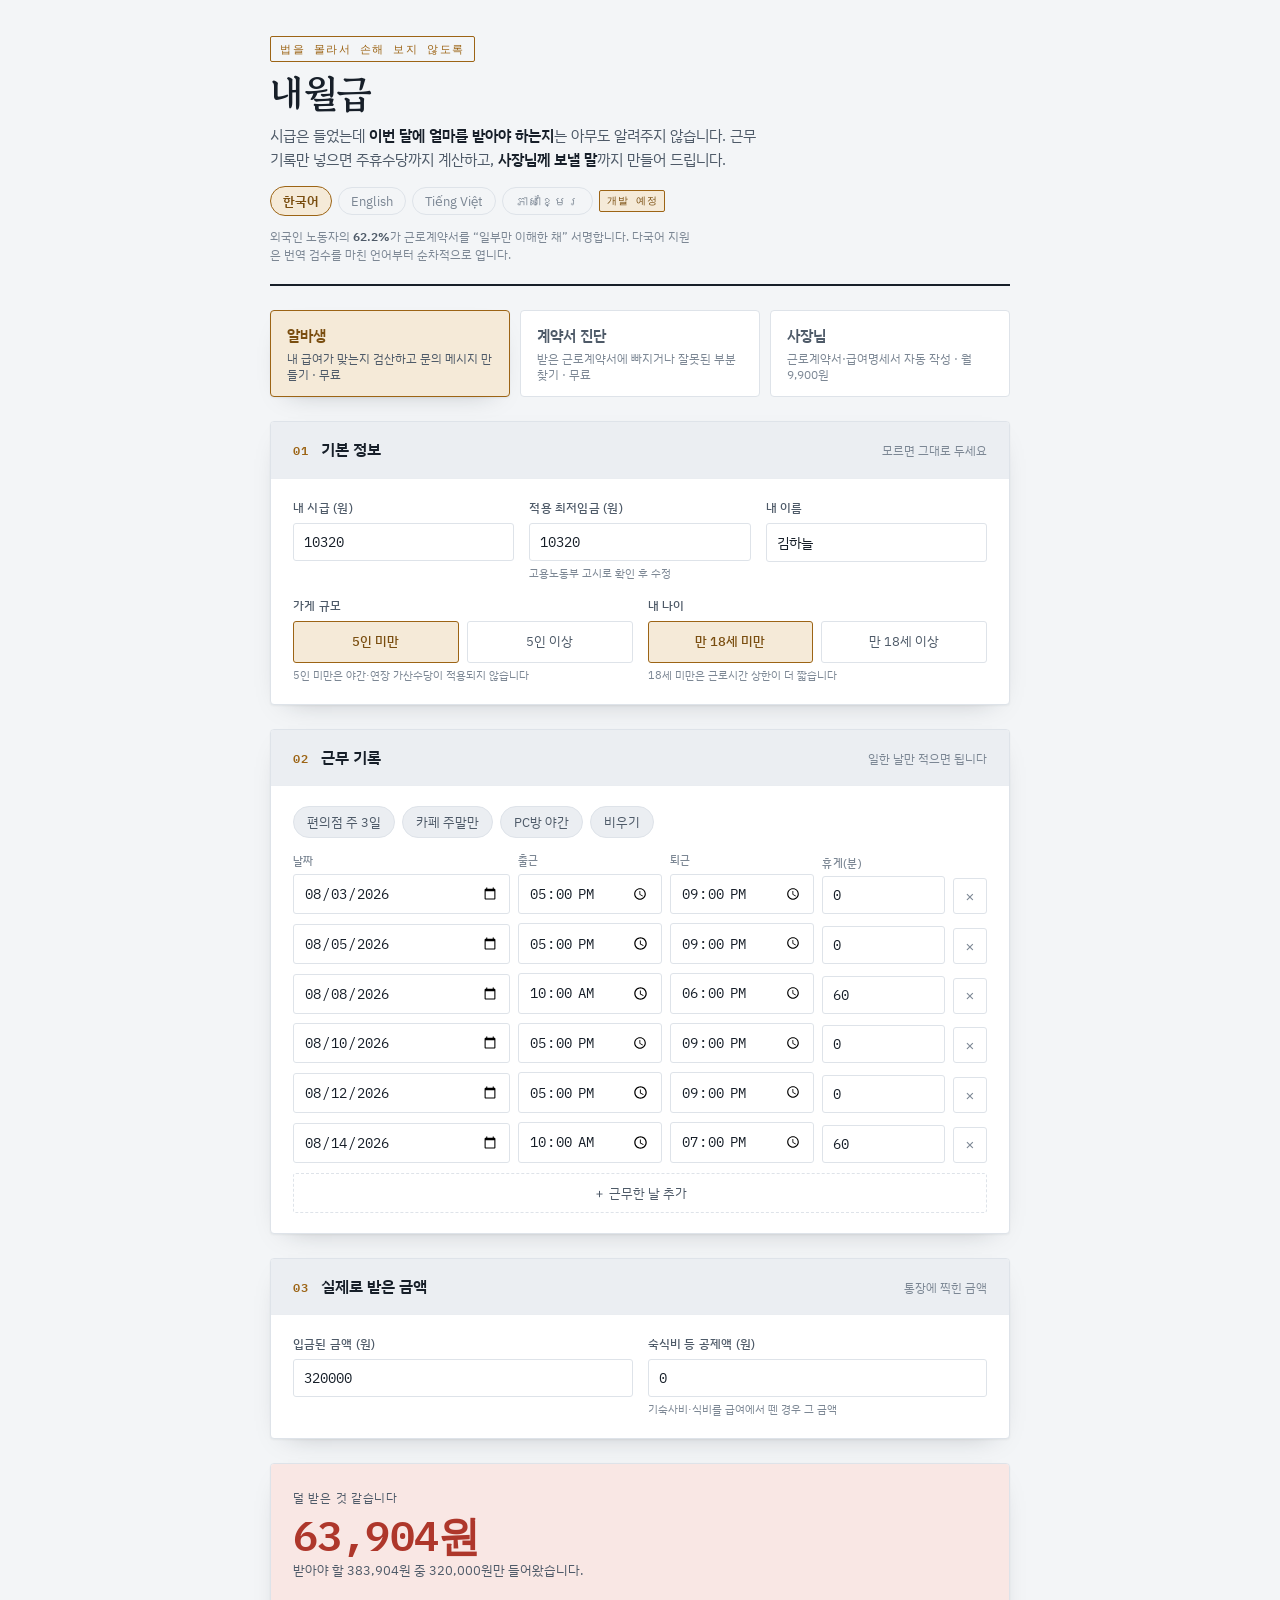
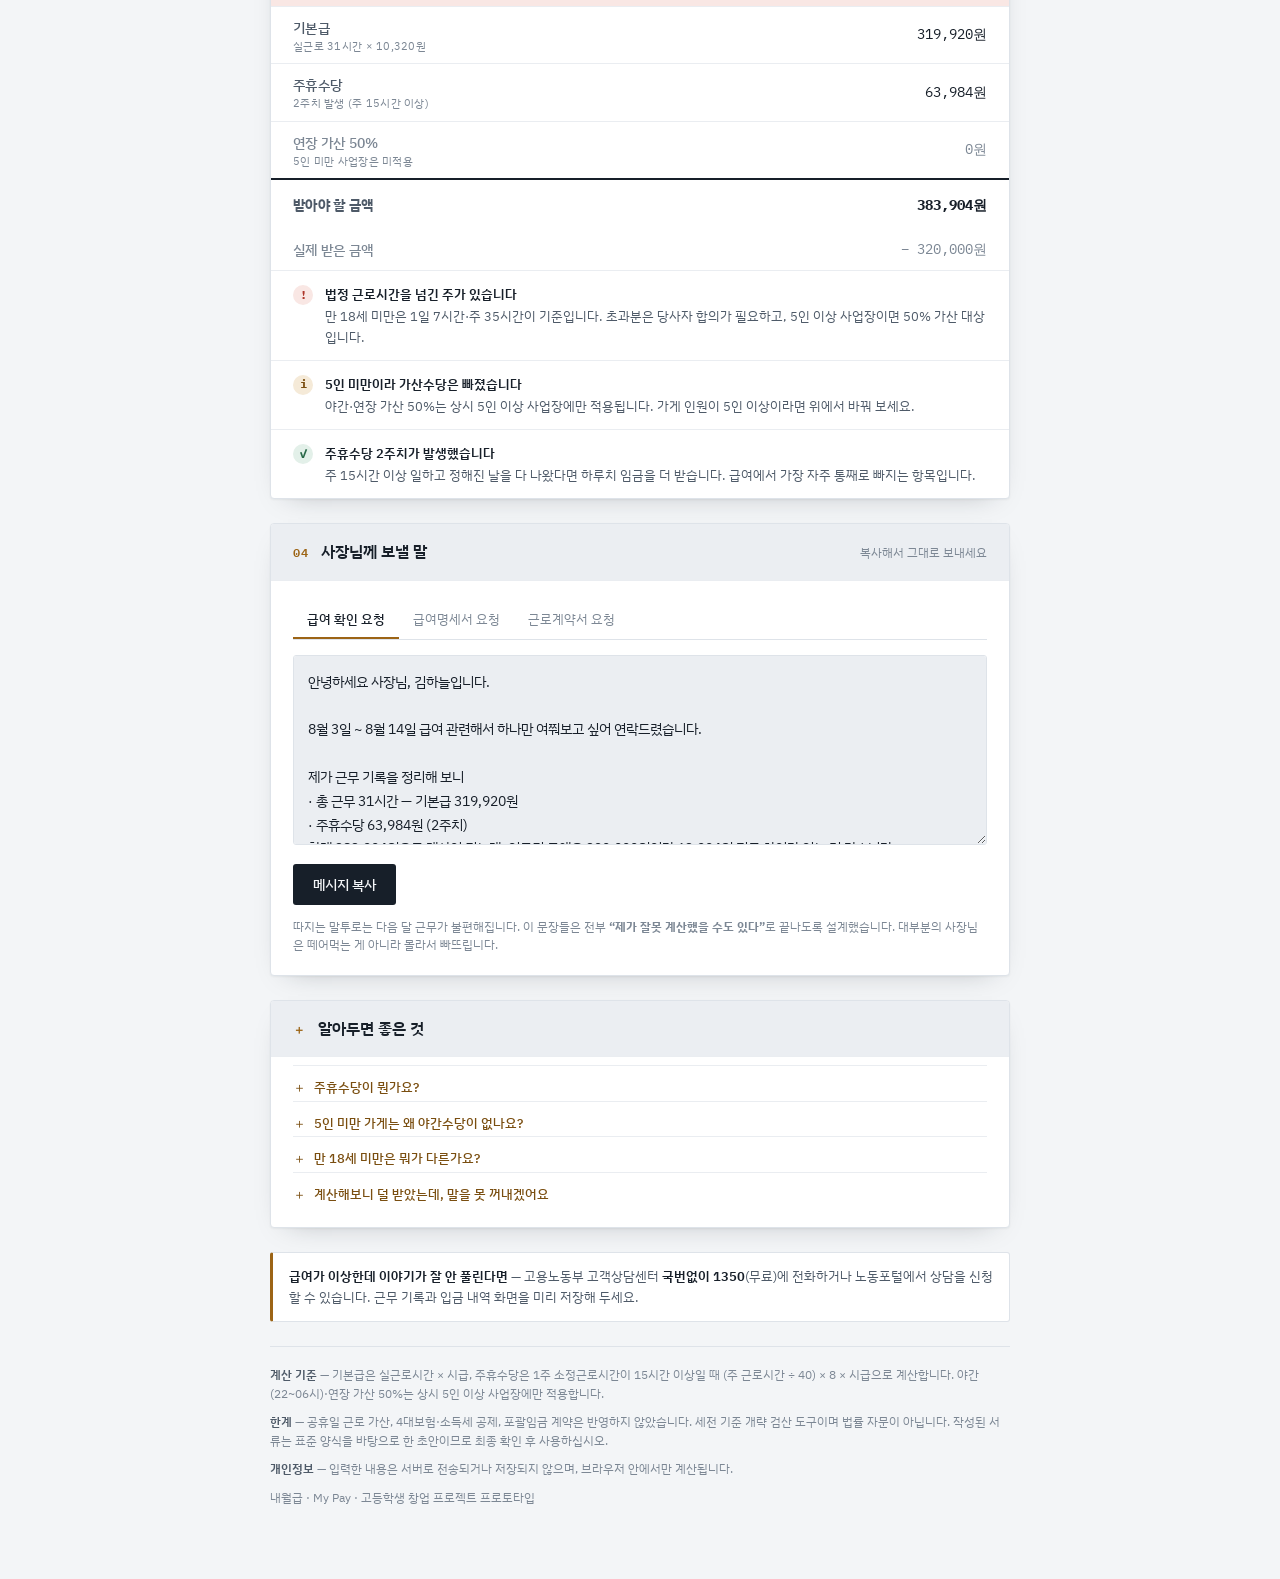
==== commit 95c7f659: "서비스명을 내월급(My Pay)으로 변경, 외국인 노동자 축 반영 - 숙식비 공제 후 실수령 시급을 계산해 최저임금 미달 여부 판정 - 다국어 선택 UI 골격 추가 (개발 예정 표" ====
--- a/index.html
+++ b/index.html
@@ -66,6 +66,15 @@
   .stamp{align-self:flex-start;font-family:"IBM Plex Mono",monospace;font-size:11px;
     letter-spacing:.14em;text-transform:uppercase;color:var(--brass);
     border:1px solid var(--brass);border-radius:2px;padding:3px 9px}
+
+  /* ── 언어 선택 (개발 예정) ── */
+  .langbar{display:flex;gap:6px;align-items:center;flex-wrap:wrap;margin-top:4px}
+  .lang-on{font-size:12.5px;font-weight:600;color:var(--brass-ink);background:var(--brass-lift);
+    border:1px solid var(--brass);border-radius:100px;padding:4px 12px}
+  .lang-off{font-family:inherit;font-size:12.5px;color:var(--ink-faint);background:transparent;
+    border:1px solid var(--rule);border-radius:100px;padding:4px 12px;cursor:not-allowed}
+  .langnote{margin:2px 0 0;font-size:11.5px;color:var(--ink-faint);line-height:1.55;max-width:60ch}
+  .langnote b{color:var(--ink-soft);font-weight:600}
 
   /* ── mode switch ── */
   .modes{display:grid;grid-template-columns:repeat(auto-fit,minmax(215px,1fr));gap:10px}
@@ -315,9 +324,17 @@
 <div class="wrap">
 
   <header class="mast">
-    <span class="stamp">청소년 알바 급여 검산</span>
-    <h1>알바정산</h1>
+    <span class="stamp">법을 몰라서 손해 보지 않도록</span>
+    <h1>내월급</h1>
     <p class="dek">시급은 들었는데 <b>이번 달에 얼마를 받아야 하는지</b>는 아무도 알려주지 않습니다. 근무 기록만 넣으면 주휴수당까지 계산하고, <b>사장님께 보낼 말</b>까지 만들어 드립니다.</p>
+    <div class="langbar">
+      <span class="lang-on">한국어</span>
+      <button type="button" class="lang-off" disabled>English</button>
+      <button type="button" class="lang-off" disabled>Tiếng Việt</button>
+      <button type="button" class="lang-off" disabled>ភាសាខ្មែរ</button>
+      <span class="beta">개발 예정</span>
+    </div>
+    <p class="langnote">외국인 노동자의 <b>62.2%</b>가 근로계약서를 “일부만 이해한 채” 서명합니다. 다국어 지원은 번역 검수를 마친 언어부터 순차적으로 엽니다.</p>
   </header>
 
   <div class="modes">
@@ -392,6 +409,11 @@
           <div class="field">
             <label for="paid">입금된 금액 (원)</label>
             <input id="paid" type="number" min="0" step="10" value="320000">
+          </div>
+          <div class="field">
+            <label for="deduct">숙식비 등 공제액 (원)</label>
+            <input id="deduct" type="number" min="0" step="1000" value="0">
+            <span class="note">기숙사비·식비를 급여에서 뗀 경우 그 금액</span>
           </div>
         </div>
       </div>
@@ -596,14 +618,25 @@
       <header><span class="no">02</span><h2>근로 조건</h2></header>
       <div class="body">
         <div class="grid">
-          <div class="field"><label for="o-start">근로 개시일</label><input id="o-start" type="date" value="2026-08-03"></div>
+          <div class="field"><label for="o-start">근로계약 시작일</label><input id="o-start" type="date" value="2026-08-03"></div>
+          <div class="field">
+            <label for="o-end">근로계약 종료일</label>
+            <input id="o-end" type="date" value="">
+            <span class="note">비워 두면 “기간의 정함이 없음”으로 작성됩니다</span>
+          </div>
           <div class="field"><label for="o-place">근무 장소</label><input id="o-place" type="text" value="하늘편의점 ○○점 매장"></div>
           <div class="field"><label for="o-task">업무 내용</label><input id="o-task" type="text" value="상품 진열 및 계산 업무"></div>
           <div class="field"><label for="o-from">시업 시각</label><input id="o-from" type="time" value="17:00"></div>
           <div class="field"><label for="o-to">종업 시각</label><input id="o-to" type="time" value="21:00"></div>
-          <div class="field"><label for="o-break">휴게시간 (분)</label><input id="o-break" type="number" min="0" step="10" value="0"></div>
-          <div class="field"><label for="o-days">근무일</label><input id="o-days" type="text" value="월, 수, 토"></div>
-          <div class="field"><label for="o-holiday">주휴일</label><input id="o-holiday" type="text" value="일요일"></div>
+          <div class="field"><label for="o-bfrom">휴게 시작</label><input id="o-bfrom" type="time" value=""></div>
+          <div class="field"><label for="o-bto">휴게 종료</label><input id="o-bto" type="time" value=""></div>
+          <div class="field"><label for="o-dayn">주 근무일수 (일)</label><input id="o-dayn" type="number" min="1" max="7" value="3"></div>
+          <div class="field">
+            <label for="o-days">근무 요일</label>
+            <input id="o-days" type="text" value="월, 수, 토">
+            <span class="note">공식 양식에는 일수만 적으나, 요일을 함께 적어 두면 분쟁이 줍니다</span>
+          </div>
+          <div class="field"><label for="o-holiday">주휴일 (요일)</label><input id="o-holiday" type="text" value="일"></div>
           <div class="field"><label for="o-wage">시급 (원)</label><input id="o-wage" type="number" min="0" step="10" value="10320"></div>
           <div class="field"><label for="o-payday">임금 지급일 (매월)</label><input id="o-payday" type="number" min="1" max="31" value="10"></div>
         </div>
@@ -640,7 +673,7 @@
     <p><b>계산 기준</b> — 기본급은 실근로시간 × 시급, 주휴수당은 1주 소정근로시간이 15시간 이상일 때 (주 근로시간 ÷ 40) × 8 × 시급으로 계산합니다. 야간(22~06시)·연장 가산 50%는 상시 5인 이상 사업장에만 적용합니다.</p>
     <p><b>한계</b> — 공휴일 근로 가산, 4대보험·소득세 공제, 포괄임금 계약은 반영하지 않았습니다. 세전 기준 개략 검산 도구이며 법률 자문이 아닙니다. 작성된 서류는 표준 양식을 바탕으로 한 초안이므로 최종 확인 후 사용하십시오.</p>
     <p><b>개인정보</b> — 입력한 내용은 서버로 전송되거나 저장되지 않으며, 브라우저 안에서만 계산됩니다.</p>
-    <p>알바정산 · 고등학생 창업 프로젝트 프로토타입</p>
+    <p>내월급 · My Pay · 고등학생 창업 프로젝트 프로토타입</p>
   </footer>
 </div>
 
@@ -715,6 +748,7 @@
 
   function calc(){
     var wage=+val("wage")||0, minw=+val("minwage")||0, paid=+val("paid")||0;
+    var deduct=+val("deduct")||0;
     var big=document.getElementById("size-big").checked;
     var minor=document.getElementById("age-minor").checked;
     var capDay=minor?7:8, capWeek=minor?35:40;
@@ -743,10 +777,14 @@
     var otPay=big?ot*wage*0.5:0;
     var dates=collect().map(function(s){return s.date;}).sort();
 
-    return {wage:wage,minw:minw,paid:paid,big:big,minor:minor,
+    var due=base+holiday+nightPay+otPay;
+    // 숙식비를 뗀 뒤 실제로 손에 쥐는 시급 — 외국인 노동자 임금 분쟁의 핵심 쟁점
+    var netHourly = total>0 ? (due-deduct)/total : 0;
+
+    return {wage:wage,minw:minw,paid:paid,deduct:deduct,big:big,minor:minor,
       shifts:dates.length, weeks:Object.keys(weeks).length, weeksQualified:qual,
       total:total,night:night,ot:ot,base:base,holiday:holiday,nightPay:nightPay,otPay:otPay,
-      due:base+holiday+nightPay+otPay, gap:base+holiday+nightPay+otPay-paid,
+      due:due, gap:due-paid, netHourly:netHourly,
       longDay:longDay,longWeek:longWeek,capDay:capDay,capWeek:capWeek,dates:dates};
   }
 
@@ -770,6 +808,9 @@
       rows.push(['연장 가산 50%<small>'+(r.big?'법정시간 초과 '+hrs(r.ot):'5인 미만 사업장은 미적용')+'</small>',
         won(r.otPay), r.otPay?'':'muted']);
     rows.push(['<b>받아야 할 금액</b>','<b>'+won(r.due)+'</b>','total']);
+    if(r.deduct>0)
+      rows.push(['숙식비 등 공제<small>공제 후 실수령 시급 '+Math.round(r.netHourly).toLocaleString("ko-KR")+
+        '원</small>','− '+won(r.deduct),'muted']);
     rows.push(['실제 받은 금액','− '+won(r.paid),'muted']);
     document.getElementById("ledger").innerHTML = rows.map(function(x){
       return '<tr class="'+x[2]+'"><td class="lbl">'+x[0]+'</td><td>'+x[1]+'</td></tr>';
@@ -781,6 +822,11 @@
     if(r.wage<r.minw && r.wage>0)
       f.push(['warn','!','시급이 최저임금보다 낮습니다',
         '최저임금('+r.minw.toLocaleString("ko-KR")+'원)은 인원과 상관없이 모든 사업장에 적용됩니다. 최저임금 기준이면 기본급만 '+won(r.total*r.minw)+'입니다.']);
+    if(r.deduct>0 && r.total>0 && r.netHourly < r.minw)
+      f.push(['warn','!','숙식비를 떼고 나면 최저임금 아래입니다',
+        '공제 후 실수령 시급이 '+Math.round(r.netHourly).toLocaleString("ko-KR")+'원으로, 최저임금('+
+        r.minw.toLocaleString("ko-KR")+'원)보다 '+Math.round(r.minw-r.netHourly).toLocaleString("ko-KR")+
+        '원 낮습니다. 기숙사비·식비 공제는 정해진 범위 안에서만 가능하며, 근로자 동의 없이 임의로 뗄 수 없습니다.']);
     if(r.minor && r.night>0)
       f.push(['warn','!','18세 미만 야간근로가 포함되어 있습니다',
         '만 18세 미만은 밤 10시~오전 6시 근로가 원칙적으로 금지되며, 본인 동의와 고용노동부 인가가 있어야 합니다.']);
@@ -856,6 +902,24 @@
   function kdate(iso){
     var p=(iso||"").split("-");
     return p.length===3 ? p[0]+"년 "+(+p[1])+"월 "+(+p[2])+"일" : "____년 __월 __일";
+  }
+  // 공식 양식 표기 보조
+  function hm(t){
+    var p=(t||"").split(":");
+    return p.length===2 ? (+p[0])+"시 "+(+p[1])+"분 " : "__시 __분 ";
+  }
+  function contractPeriod(){
+    var s=val("o-start"), e=val("o-end");
+    if(!s) return "____년 __월 __일부터";
+    return e ? kdate(s)+"부터 "+kdate(e)+"까지" : kdate(s)+"부터 (기간의 정함이 없음)";
+  }
+  function breakRange(){
+    var a=val("o-bfrom"), b=val("o-bto");
+    return (a&&b) ? hm(a)+"~ "+hm(b) : "__시 __분 ~ __시 __분";
+  }
+  function dayNames(){
+    var d=val("o-days");
+    return d ? "("+d+")" : "";
   }
 
   function renderDoc(){
@@ -931,43 +995,47 @@
     }
     else{
       why = minor
-        ? "만 18세 미만이므로 연소근로자용 표준근로계약서로 작성됩니다. 근로계약서는 반드시 2부를 작성해 1부를 근로자에게 교부해야 합니다."
-        : "표준근로계약서(기간의 정함이 없는 경우) 양식입니다. 2부를 작성해 1부를 근로자에게 교부해야 합니다.";
-      var brk = +val("o-break")||0;
+        ? "고용노동부 「연소근로자(18세 미만인 자) 표준근로계약서」 양식입니다. 2부를 작성해 1부를 근로자에게 교부해야 합니다."
+        : "고용노동부 「표준근로계약서」 양식입니다. 2부를 작성해 1부를 근로자에게 교부해야 합니다.";
       var no = 0;
       var line = function(txt){ no++; return no+". "+txt+"\n"; };
-      t = "표 준 근 로 계 약 서" + (minor ? " (연소근로자용)" : "") + "\n\n"+
-        biz+"(이하 “사업주”라 함)과(와) "+emp+"(이하 “근로자”라 함)는\n"+
+      t = (minor ? "연소근로자(18세 미만인 자) 표준근로계약서" : "표 준 근 로 계 약 서") + "\n\n"+
+        biz+"(이하 “사업주”라 함)과(와) "+emp+"(이하 “근로자”라 함)은\n"+
         "다음과 같이 근로계약을 체결한다.\n\n"+
-        line("근 로 개 시 일 : "+kdate(val("o-start"))+"부터")+
-        line("근  무  장  소 : "+pad(val("o-place")))+
-        line("업무의  내용 : "+pad(val("o-task")))+
-        line("소정근로시간 : "+(val("o-from")||"__:__")+" 부터 "+(val("o-to")||"__:__")+" 까지 (휴게시간 "+brk+"분)")+
-        line("근 무 일 / 휴 일 : 매주 "+pad(val("o-days"))+" 근무, 주휴일 매주 "+pad(val("o-holiday")))+
-        line("임            금\n"+
-             "   - 시간급 : "+wage.toLocaleString("ko-KR")+"원\n"+
-             "   - 상여금 : 없음\n"+
-             "   - 기타급여(제수당 등) : 주휴수당 등 법정수당 지급\n"+
-             "   - 임금지급일 : 매월 "+(val("o-payday")||"__")+"일 (휴일인 경우 전일 지급)\n"+
-             "   - 지급방법 : 근로자 명의 예금통장에 입금")+
-        line("연차유급휴가 : 근로기준법에서 정하는 바에 따라 부여함")+
+        line("근로계약기간 : "+contractPeriod()+"\n"+
+             "   ※ 근로계약기간을 정하지 않는 경우에는 “근로개시일”만 기재")+
+        line("근 무 장 소 : "+pad(val("o-place")))+
+        line("업무의 내용 : "+pad(val("o-task")))+
+        line("소정근로시간 : "+hm(val("o-from"))+"부터 "+hm(val("o-to"))+"까지 (휴게시간 : "+breakRange()+")")+
+        line("근무일/휴일 : 매주 "+pad(val("o-dayn"))+"일"+dayNames()+"근무, 주휴일 매주 "+pad(val("o-holiday"))+"요일")+
+        line("임  금\n"+
+             "   - 월(일, 시간)급 : "+wage.toLocaleString("ko-KR")+"원 (시간급)\n"+
+             "   - 상여금 : 있음 (    )                원,  없음 ( ∨ )\n"+
+             "   - 기타급여(제수당 등) : 있음 ( ∨ ),   없음 (    )\n"+
+             "     · 주휴수당 등 법정수당\n"+
+             "   - 임금지급일 : 매월 "+(val("o-payday")||"__")+"일 (휴일의 경우는 전일 지급)\n"+
+             "   - 지급방법 : 근로자에게 직접지급(    ),  근로자 명의 예금통장에 입금( ∨ )")+
+        line("연차유급휴가\n"+
+             "   - 연차유급휴가는 근로기준법에서 정하는 바에 따라 부여함")+
         (minor ? line("가족관계증명서 및 동의서\n"+
-             "   - 가족관계기록사항에 관한 증명서 제출 여부 : (   )\n"+
-             "   - 친권자 또는 후견인의 동의서 구비 여부 : (   )") : "")+
-        line("사회보험 적용여부\n"+
-             "   (  ) 고용보험    (  ) 산재보험    (  ) 국민연금    (  ) 건강보험")+
+             "   - 가족관계기록사항에 관한 증명서 제출 여부 : (    )\n"+
+             "   - 친권자 또는 후견인의 동의서 구비 여부 : (    )") : "")+
         line("근로계약서 교부\n"+
-             "   - 사업주는 근로계약을 체결함과 동시에 본 계약서를 사본하여\n"+
-             "     근로자의 교부요구와 관계없이 근로자에게 교부한다.")+
-        line("기            타\n"+
-             "   - 이 계약에 정함이 없는 사항은 근로기준법령에 의한다.")+
+             "   - 사업주는 근로계약을 체결함과 동시에 본 계약서를 사본하여 근로자의\n"+
+             "     교부요구와 관계없이 근로자에게 교부함"+
+             (minor ? "(근로기준법 제17조, 제67조 이행)" : "(근로기준법 제17조 이행)"))+
+        line("기  타\n"+
+             (minor
+               ? "   - 13세 이상 15세 미만인 자에 대해서는 고용노동부장관으로부터 취직인허증을\n"+
+                 "     교부받아야 하며, 이 계약에 정함이 없는 사항은 근로기준법령에 의함"
+               : "   - 이 계약에 정함이 없는 사항은 근로기준법령에 의함"))+
         "\n                    "+kdate(today())+"\n\n"+
-        "(사업주)  사업체명 : "+biz+"          전화 : "+pad(val("o-tel"))+"\n"+
-        "          주    소 : "+pad(val("o-addr"))+"\n"+
-        "          대 표 자 : "+ceo+"                    (서명)\n\n"+
-        "(근로자)  주    소 : "+pad(val("o-eaddr"))+"\n"+
-        "          연 락 처 : "+pad(val("o-etel"))+"\n"+
-        "          성    명 : "+emp+"                    (서명)\n";
+        "(사업주) 사업체명 : "+biz+"          (전화 : "+pad(val("o-tel"))+")\n"+
+        "         주    소 : "+pad(val("o-addr"))+"\n"+
+        "         대 표 자 : "+ceo+"                    (서명)\n\n"+
+        "(근로자) 주    소 : "+pad(val("o-eaddr"))+"\n"+
+        "         연 락 처 : "+pad(val("o-etel"))+"\n"+
+        "         성    명 : "+emp+"                    (서명)\n";
     }
     document.getElementById("doc").value=t;
     document.getElementById("doc-why").textContent=why;
@@ -1052,33 +1120,37 @@
       h += '<p class="note">※ 4대보험·소득세 공제액은 사업장 가입 여부와 근로자 조건에 따라 달라지므로 직접 기입하십시오. 위 지급액은 세전 기준입니다.</p>';
     }
     else{
-      var brk=+val("o-break")||0;
-      h += '<h3>표준근로계약서</h3>';
-      h += '<p class="psub">'+(minor?"연소근로자(만 18세 미만)용":"기간의 정함이 없는 경우")+'</p>';
+      h += '<h3>'+(minor?"연소근로자 표준근로계약서":"표준근로계약서")+'</h3>';
+      h += '<p class="psub">'+(minor?"18세 미만인 자 · 고용노동부 표준양식":"고용노동부 표준양식")+'</p>';
       h += '<p class="pre"><b>'+blank(biz,110)+'</b>(이하 “사업주”라 함)과(와) <b>'+blank(emp,80)+
-           '</b>(이하 “근로자”라 함)는 다음과 같이 근로계약을 체결한다.</p>';
+           '</b>(이하 “근로자”라 함)은 다음과 같이 근로계약을 체결한다.</p>';
       h += '<ol class="cl">';
-      h += clause("근로개시일", esc(kdate(val("o-start")))+"부터");
-      h += clause("근무 장소", blank(val("o-place"),200));
+      h += clause("근로계약기간", esc(contractPeriod())+
+             '<div style="font-size:10.5px;color:#6B7580;margin-top:2px">'+
+             '※ 근로계약기간을 정하지 않는 경우에는 “근로개시일”만 기재</div>');
+      h += clause("근 무 장 소", blank(val("o-place"),200));
       h += clause("업무의 내용", blank(val("o-task"),200));
-      h += clause("소정근로시간", blank(val("o-from"),60)+" 부터 "+blank(val("o-to"),60)+
-                  " 까지 (휴게시간 "+brk+"분)");
-      h += clause("근무일/휴일", "매주 "+blank(val("o-days"),110)+" 근무, 주휴일 매주 "+blank(val("o-holiday"),80));
-      h += clause("임금", '<ul class="sub">'+
-             '<li>시간급 : <b>'+wage.toLocaleString("ko-KR")+'원</b></li>'+
-             '<li>상여금 : 없음</li>'+
-             '<li>기타급여(제수당 등) : 주휴수당 등 법정수당 지급</li>'+
-             '<li>임금지급일 : 매월 '+blank(val("o-payday"),34)+'일 (휴일인 경우 전일 지급)</li>'+
-             '<li>지급방법 : 근로자 명의 예금통장에 입금</li></ul>');
-      h += clause("연차유급휴가", "근로기준법에서 정하는 바에 따라 부여함");
+      h += clause("소정근로시간", esc(hm(val("o-from")))+"부터 "+esc(hm(val("o-to")))+
+                  "까지 (휴게시간 : "+esc(breakRange())+")");
+      h += clause("근무일/휴일", "매주 "+blank(val("o-dayn"),30)+"일"+esc(dayNames())+
+                  " 근무, 주휴일 매주 "+blank(val("o-holiday"),40)+"요일");
+      h += clause("임　　금", '<ul class="sub">'+
+             '<li>월(일, 시간)급 : <b>'+wage.toLocaleString("ko-KR")+'원</b> (시간급)</li>'+
+             '<li>상여금 : 있음 (　　)　　　　원,　없음 ( ∨ )</li>'+
+             '<li>기타급여(제수당 등) : 있음 ( ∨ ),　없음 (　　)　· 주휴수당 등 법정수당</li>'+
+             '<li>임금지급일 : 매월 '+blank(val("o-payday"),34)+'일 (휴일의 경우는 전일 지급)</li>'+
+             '<li>지급방법 : 근로자에게 직접지급(　　),　근로자 명의 예금통장에 입금( ∨ )</li></ul>');
+      h += clause("연차유급휴가", "연차유급휴가는 근로기준법에서 정하는 바에 따라 부여함");
       if(minor)
         h += clause("가족관계증명서<br>및 동의서", '<ul class="sub">'+
              '<li>가족관계기록사항에 관한 증명서 제출 여부 : (　　)</li>'+
              '<li>친권자 또는 후견인의 동의서 구비 여부 : (　　)</li></ul>');
-      h += clause("사회보험 적용", "(　) 고용보험　　(　) 산재보험　　(　) 국민연금　　(　) 건강보험");
       h += clause("근로계약서 교부",
-             "사업주는 근로계약을 체결함과 동시에 본 계약서를 사본하여 근로자의 교부요구와 관계없이 근로자에게 교부한다.");
-      h += clause("기타", "이 계약에 정함이 없는 사항은 근로기준법령에 의한다.");
+             "사업주는 근로계약을 체결함과 동시에 본 계약서를 사본하여 근로자의 교부요구와 관계없이 근로자에게 교부함"+
+             (minor ? "(근로기준법 제17조, 제67조 이행)" : "(근로기준법 제17조 이행)"));
+      h += clause("기　　타", minor
+             ? "13세 이상 15세 미만인 자에 대해서는 고용노동부장관으로부터 취직인허증을 교부받아야 하며, 이 계약에 정함이 없는 사항은 근로기준법령에 의함"
+             : "이 계약에 정함이 없는 사항은 근로기준법령에 의함");
       h += '</ol>';
       h += '<div class="pdate">'+esc(kdate(today()))+'</div>';
       h += '<div class="signs">'+
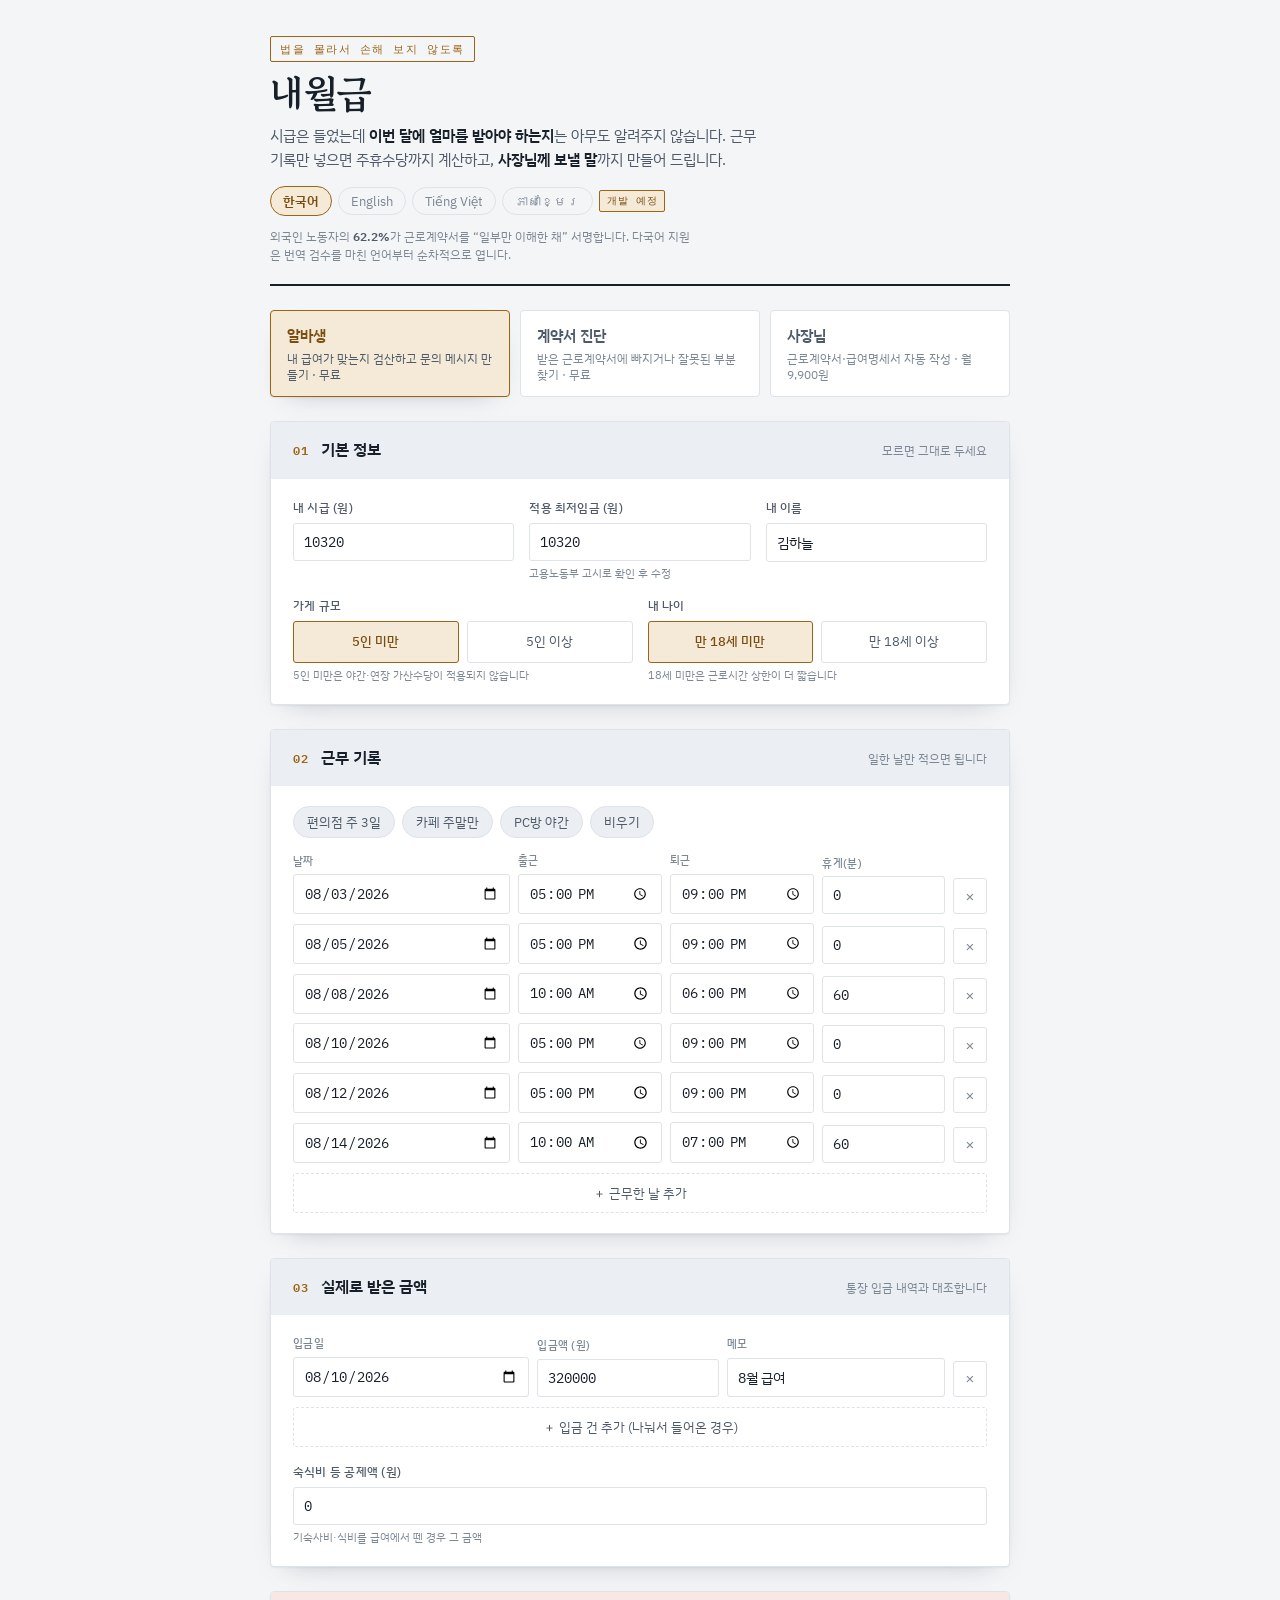
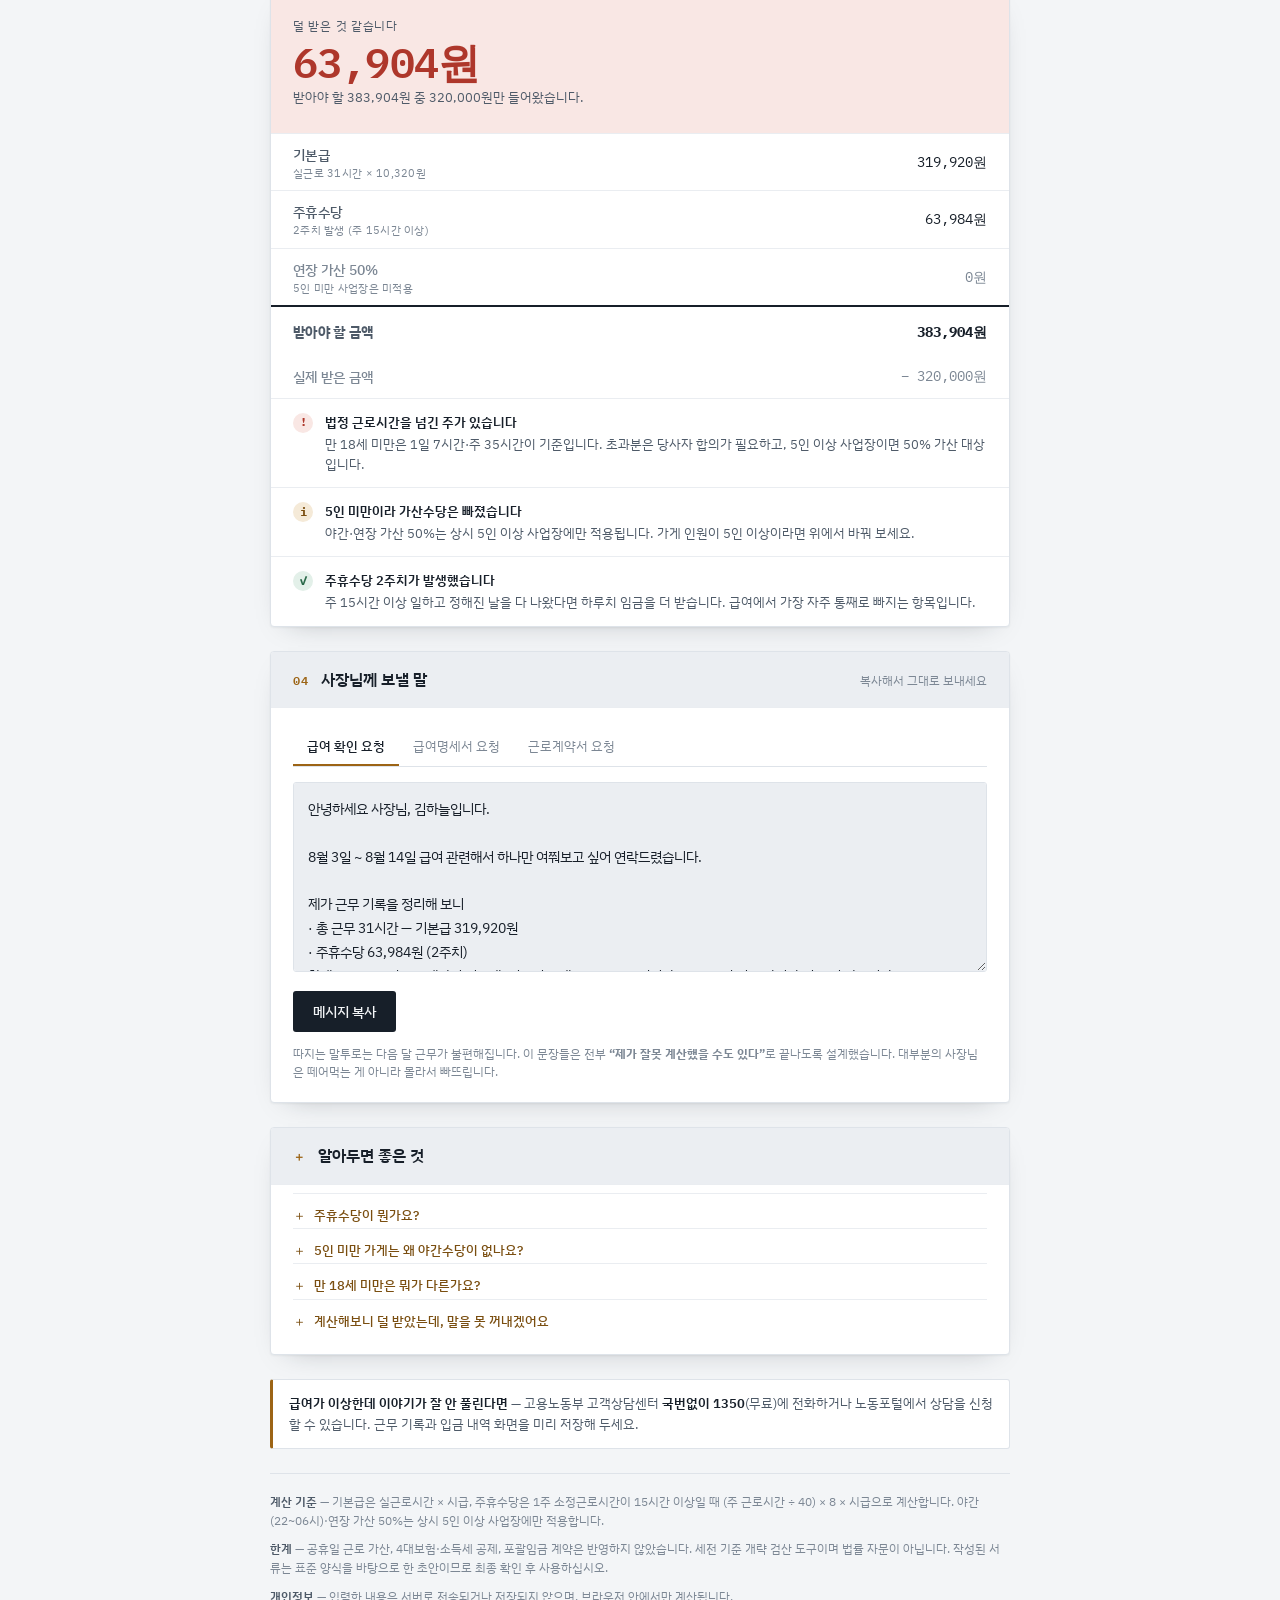
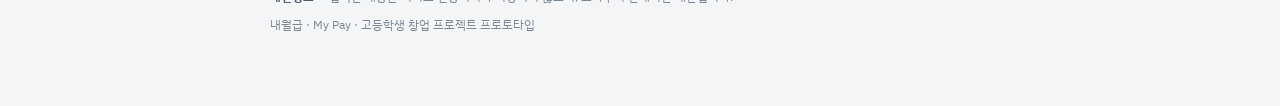
==== commit cfe2ee93: "표준근로계약서 7종 판별 기능, 입금 내역 다건 대조 추가 고용노동부 표준근로계약서 원본(hwp)을 파싱해 7종 양식의 차이를 확인하고 반영: - 나이/국적/업종/근로시간/계약기간" ====
--- a/index.html
+++ b/index.html
@@ -3,16 +3,16 @@
 <head>
 <meta charset="utf-8">
 <meta name="viewport" content="width=device-width, initial-scale=1, viewport-fit=cover">
-<title>알바정산 — 내 알바 급여, 제대로 받고 있나요?</title>
-<meta name="description" content="근무 기록만 넣으면 주휴수당까지 계산해 드립니다. 만 18세 미만 연소근로자 기준(1일 7시간·주 35시간)과 야간근로 제한을 반영하고, 사장님께 보낼 문의 메시지와 표준 근로계약서·급여명세서까지 자동으로 만들어 줍니다.">
+<title>내월급 — 내 월급, 제대로 받고 있나요?</title>
+<meta name="description" content="근무 기록만 넣으면 주휴수당까지 계산해 드립니다. 만 18세 미만 연소근로자 기준(1일 7시간·주 35시간), 야간근로 제한, 숙식비 공제 후 실수령 시급까지 확인하고, 사장님께 보낼 문의 메시지와 표준 근로계약서·급여명세서까지 자동으로 만들어 줍니다.">
 <meta name="theme-color" content="#F3F5F7" media="(prefers-color-scheme: light)">
 <meta name="theme-color" content="#0F151C" media="(prefers-color-scheme: dark)">
 <meta name="color-scheme" content="light dark">
 <link rel="icon" href="data:image/svg+xml,%3Csvg xmlns='http://www.w3.org/2000/svg' viewBox='0 0 100 100'%3E%3Crect width='100' height='100' rx='18' fill='%239C6415'/%3E%3Cpath d='M28 24h44v52l-11-7-11 7-11-7-11 7z' fill='%23fff'/%3E%3Crect x='37' y='38' width='26' height='5' rx='2.5' fill='%239C6415'/%3E%3Crect x='37' y='51' width='18' height='5' rx='2.5' fill='%239C6415'/%3E%3C/svg%3E">
 <link rel="apple-touch-icon" href="data:image/svg+xml,%3Csvg xmlns='http://www.w3.org/2000/svg' viewBox='0 0 100 100'%3E%3Crect width='100' height='100' rx='18' fill='%239C6415'/%3E%3Cpath d='M28 24h44v52l-11-7-11 7-11-7-11 7z' fill='%23fff'/%3E%3Crect x='37' y='38' width='26' height='5' rx='2.5' fill='%239C6415'/%3E%3Crect x='37' y='51' width='18' height='5' rx='2.5' fill='%239C6415'/%3E%3C/svg%3E">
 <meta property="og:type" content="website">
-<meta property="og:title" content="알바정산">
-<meta property="og:description" content="근무 기록만 넣으면 주휴수당까지 계산해 드립니다. 만 18세 미만 연소근로자 기준(1일 7시간·주 35시간)과 야간근로 제한을 반영하고, 사장님께 보낼 문의 메시지와 표준 근로계약서·급여명세서까지 자동으로 만들어 줍니다.">
+<meta property="og:title" content="내월급 (My Pay)">
+<meta property="og:description" content="근무 기록만 넣으면 주휴수당까지 계산해 드립니다. 만 18세 미만 연소근로자 기준(1일 7시간·주 35시간), 야간근로 제한, 숙식비 공제 후 실수령 시급까지 확인하고, 사장님께 보낼 문의 메시지와 표준 근로계약서·급여명세서까지 자동으로 만들어 줍니다.">
 <meta property="og:locale" content="ko_KR">
 <meta name="twitter:card" content="summary">
 <link rel="preconnect" href="https://fonts.googleapis.com">
@@ -250,6 +250,39 @@
   details summary::before{content:"＋ ";font-family:"IBM Plex Mono",monospace}
   details[open] summary::before{content:"− "}
   details p{font-size:12.5px;color:var(--ink-soft);line-height:1.6;margin:8px 0 0}
+
+  /* ── 입금 내역 ── */
+  .deposits{display:flex;flex-direction:column;gap:9px}
+  .dep{display:grid;grid-template-columns:1.3fr 1fr 1.2fr 34px;gap:8px;align-items:end}
+  .dep label{display:flex;flex-direction:column;gap:4px;min-width:0}
+  .dep label span{display:none;font-size:10.5px;font-weight:500;color:var(--ink-faint);letter-spacing:.03em}
+  .dep:first-child label span{display:block}
+  .dep .del{border:1px solid var(--rule);background:var(--sheet);color:var(--ink-faint);
+    height:36px;border-radius:3px;cursor:pointer;font-size:15px;line-height:1}
+  .dep .del:hover{border-color:var(--short);color:var(--short)}
+  @media (max-width:620px){
+    .dep{grid-template-columns:1fr 36px;gap:8px 10px;padding-bottom:9px;border-bottom:1px solid var(--rule-soft)}
+    .dep label span{display:block}
+    .dep label:nth-child(1),.dep label:nth-child(2),.dep label:nth-child(3){grid-column:1}
+    .dep .del{grid-column:2;grid-row:1}
+  }
+
+  /* ── 양식 판별 결과 ── */
+  .pickbox{border:1px solid var(--rule);border-left:3px solid var(--brass);border-radius:3px;
+    background:var(--sunk);padding:16px 18px}
+  .picklabel{display:block;font-size:11.5px;color:var(--ink-faint);letter-spacing:.03em}
+  .pickname{display:block;font-size:19px;font-weight:600;color:var(--brass-ink);line-height:1.35;margin:4px 0 10px}
+  .pickwhy{margin:0;padding-left:16px}
+  .pickwhy li{font-size:12.5px;color:var(--ink-soft);line-height:1.6}
+  .pickalso{margin-top:10px;font-size:12.5px;color:var(--ink-soft);line-height:1.6}
+  .pickalso b{color:var(--ink);font-weight:600}
+  .pickstate{margin-top:12px;padding-top:11px;border-top:1px solid var(--rule);font-size:12.5px;line-height:1.6}
+  .pickstate.ok{color:var(--ok)}
+  .pickstate.no{color:var(--short)}
+  .pickwarn{margin-top:10px;border-top:1px solid var(--rule);padding-top:10px}
+  .pickwarn p{margin:0 0 5px;font-size:12px;color:var(--short);line-height:1.55}
+  .pickwarn p:last-child{margin-bottom:0}
+  .pickwarn p::before{content:"⚠ ";font-weight:700}
 
   /* ── 서류 미리보기 (종이) ── */
   .paperwrap{background:var(--sunk);border:1px solid var(--rule);border-radius:4px;padding:16px;overflow-x:auto}
@@ -403,19 +436,18 @@
     </section>
 
     <section class="step" style="margin-top:24px">
-      <header><span class="no">03</span><h2>실제로 받은 금액</h2><span class="hint">통장에 찍힌 금액</span></header>
+      <header><span class="no">03</span><h2>실제로 받은 금액</h2><span class="hint">통장 입금 내역과 대조합니다</span></header>
       <div class="body">
-        <div class="grid">
-          <div class="field">
-            <label for="paid">입금된 금액 (원)</label>
-            <input id="paid" type="number" min="0" step="10" value="320000">
-          </div>
+        <div class="deposits" id="deps"></div>
+        <button class="addrow" id="adddep" type="button">＋ 입금 건 추가 (나눠서 들어온 경우)</button>
+        <div class="grid" style="margin-top:16px">
           <div class="field">
             <label for="deduct">숙식비 등 공제액 (원)</label>
             <input id="deduct" type="number" min="0" step="1000" value="0">
             <span class="note">기숙사비·식비를 급여에서 뗀 경우 그 금액</span>
           </div>
         </div>
+        <input id="paid" type="hidden" value="320000">
       </div>
     </section>
 
@@ -645,10 +677,35 @@
     </section>
 
     <section class="step" style="margin-top:24px">
-      <header><span class="no">03</span><h2>서류 자동 작성</h2><span class="hint">복사해서 붙여넣으세요</span></header>
+      <header><span class="no">03</span><h2>어떤 양식을 써야 하나요?</h2><span class="hint">표준근로계약서는 7종입니다</span></header>
+      <div class="body">
+        <div class="grid">
+          <div class="field">
+            <span class="lbl">근로자 국적·체류자격</span>
+            <div class="choice">
+              <input type="radio" name="nat" id="nat-kr" value="kr" checked><label for="nat-kr">내국인</label>
+              <input type="radio" name="nat" id="nat-eps" value="eps"><label for="nat-eps">외국인 · 고용허가제</label>
+              <input type="radio" name="nat" id="nat-etc" value="etc"><label for="nat-etc">외국인 · 그 외</label>
+            </div>
+            <span class="note">고용허가제 = E-9(비전문취업) · H-2(방문취업)</span>
+          </div>
+          <div class="field">
+            <span class="lbl">건설 현장 일용직인가요?</span>
+            <div class="choice">
+              <input type="radio" name="con" id="con-no" value="no" checked><label for="con-no">아니오</label>
+              <input type="radio" name="con" id="con-yes" value="yes"><label for="con-yes">예</label>
+            </div>
+          </div>
+        </div>
+        <div id="wizresult" style="margin-top:18px"></div>
+      </div>
+    </section>
+
+    <section class="step" style="margin-top:24px">
+      <header><span class="no">04</span><h2>서류 자동 작성</h2><span class="hint">복사하거나 바로 인쇄하세요</span></header>
       <div class="body">
         <div class="tabs" role="tablist">
-          <button role="tab" data-doc="contract" aria-selected="true">표준 근로계약서</button>
+          <button role="tab" data-doc="contract" aria-selected="true">근로계약서</button>
           <button role="tab" data-doc="consent" aria-selected="false">친권자 동의서</button>
           <button role="tab" data-doc="payslip" aria-selected="false">급여명세서</button>
         </div>
@@ -696,7 +753,27 @@
   var PAID_HINT = {cvs:320000, cafe:227040, night:380000};
 
   var rowsEl = document.getElementById("rows");
+  var depsEl = document.getElementById("deps");
   var tpl = "ask", docTpl = "contract";
+
+  // ── 입금 내역 (여러 건 대조) ──────────────────────────────
+  function addDep(v){
+    var el=document.createElement("div");
+    el.className="dep";
+    el.innerHTML =
+      '<label><span>입금일</span><input type="date" class="d-d" value="'+(v.d||"")+'"></label>'+
+      '<label><span>입금액 (원)</span><input type="number" class="d-v" min="0" step="10" value="'+(v.v||0)+'"></label>'+
+      '<label><span>메모</span><input type="text" class="d-m" value="'+(v.m||"")+'" placeholder="예: 8월 급여"></label>'+
+      '<button class="del" type="button" aria-label="이 입금 삭제">&times;</button>';
+    el.querySelector(".del").addEventListener("click", function(){ el.remove(); render(); });
+    depsEl.appendChild(el);
+  }
+  function depTotal(){
+    var t=0;
+    depsEl.querySelectorAll(".d-v").forEach(function(i){ t += +i.value||0; });
+    return t;
+  }
+  function depCount(){ return depsEl.querySelectorAll(".dep").length; }
 
   function won(n){ return Math.round(n).toLocaleString("ko-KR") + "원"; }
   function hrs(n){ return (Math.round(n*100)/100).toLocaleString("ko-KR") + "시간"; }
@@ -747,7 +824,8 @@
   }
 
   function calc(){
-    var wage=+val("wage")||0, minw=+val("minwage")||0, paid=+val("paid")||0;
+    var wage=+val("wage")||0, minw=+val("minwage")||0;
+    var paid=depTotal();
     var deduct=+val("deduct")||0;
     var big=document.getElementById("size-big").checked;
     var minor=document.getElementById("age-minor").checked;
@@ -811,7 +889,8 @@
     if(r.deduct>0)
       rows.push(['숙식비 등 공제<small>공제 후 실수령 시급 '+Math.round(r.netHourly).toLocaleString("ko-KR")+
         '원</small>','− '+won(r.deduct),'muted']);
-    rows.push(['실제 받은 금액','− '+won(r.paid),'muted']);
+    rows.push(['실제 받은 금액'+(depCount()>1?'<small>입금 '+depCount()+'건 합계</small>':''),
+      '− '+won(r.paid),'muted']);
     document.getElementById("ledger").innerHTML = rows.map(function(x){
       return '<tr class="'+x[2]+'"><td class="lbl">'+x[0]+'</td><td>'+x[1]+'</td></tr>';
     }).join("");
@@ -922,9 +1001,99 @@
     return d ? "("+d+")" : "";
   }
 
+  // ── 표준근로계약서 7종 중 어떤 것을 써야 하는지 판별 ──────────
+  function weeklyHours(){
+    var a=toMin(val("o-from")), z=toMin(val("o-to"));
+    if(z<=a) z+=1440;
+    var b=0, ba=val("o-bfrom"), bz=val("o-bto");
+    if(ba&&bz){ var x=toMin(ba), y=toMin(bz); if(y<=x) y+=1440; b=y-x; }
+    var day=Math.max(0,(z-a)-b)/60;
+    return day * (+val("o-dayn")||0);
+  }
+
+  function pickForm(){
+    var age=ageAt(val("o-birth"), val("o-start")||today());
+    var minor=(age!==null && age<18);
+    var nat=document.querySelector('input[name="nat"]:checked').value;
+    var con=document.getElementById("con-yes").checked;
+    var wk=weeklyHours();
+    var part=(wk>0 && wk<40);
+    var fixed=!!val("o-end");
+
+    var f={minor:minor, age:age, nat:nat, con:con, wk:wk, part:part, fixed:fixed};
+    // 우선순위: 연소 > 건설일용 > 고용허가제 외국인 > 단시간 > 일반
+    if(minor){
+      f.form="연소근로자(18세 미만인 자) 표준근로계약서";
+      f.key="minor"; f.buildable=true;
+      f.why=["근로자가 만 "+age+"세로 18세 미만입니다"];
+      f.also=["친권자(후견인) 동의서", "가족관계기록사항에 관한 증명서"];
+    } else if(con){
+      f.form="건설일용근로자 표준근로계약서";
+      f.key="construct"; f.buildable=false;
+      f.why=["건설 현장 일용직입니다"];
+      f.also=[];
+    } else if(nat==="eps"){
+      f.form="외국인근로자 표준근로계약서 (Standard Labor Contract)";
+      f.key="eps"; f.buildable=false;
+      f.why=["고용허가제(E-9·H-2) 외국인 근로자입니다"];
+      f.also=[];
+    } else if(part){
+      f.form="단시간근로자 표준근로계약서";
+      f.key="part"; f.buildable=true;
+      f.why=["1주 소정근로시간이 "+(Math.round(wk*10)/10)+"시간으로 40시간 미만입니다"];
+      f.also=[];
+    } else {
+      f.form="표준근로계약서";
+      f.key="normal"; f.buildable=true;
+      f.why=["만 18세 이상 내국인, 1주 40시간 이상 근무입니다"];
+      f.also=[];
+    }
+    f.form += fixed ? " — 기간의 정함이 있는 경우" : " — 기간의 정함이 없는 경우";
+    if(f.fixed) f.why.push("근로계약 종료일이 정해져 있습니다");
+    else f.why.push("근로계약 종료일이 정해져 있지 않습니다");
+
+    // 주의사항
+    f.warn=[];
+    if(minor && nat!=="kr")
+      f.warn.push("만 18세 미만 외국인은 체류자격에 따라 취업이 제한될 수 있습니다. 출입국·외국인청에 먼저 확인하십시오.");
+    if(minor && age!==null && age<15)
+      f.warn.push("13세 이상 15세 미만은 고용노동부장관의 취직인허증을 먼저 받아야 합니다.");
+    if(part && !minor && !con && nat==="kr")
+      f.warn.push("단시간근로자는 연차유급휴가를 통상근로자의 근로시간에 비례해 부여하고, 초과근로 가산임금률을 계약서에 적어야 합니다.");
+    if(nat==="etc")
+      f.warn.push("고용허가제가 아닌 외국인은 체류자격에 취업활동이 허용되는지 먼저 확인해야 합니다. 유학생(D-2)은 시간제취업 허가가 별도로 필요합니다.");
+    return f;
+  }
+
+  function renderWizard(){
+    var f=pickForm();
+    var el=document.getElementById("wizresult");
+    if(!el) return f;
+    var h='<div class="pickbox">'+
+      '<span class="picklabel">이 근로자에게 필요한 양식</span>'+
+      '<b class="pickname">'+f.form+'</b>'+
+      '<ul class="pickwhy">'+f.why.map(function(w){ return '<li>'+w+'</li>'; }).join("")+'</ul>';
+    if(f.also.length)
+      h+='<div class="pickalso"><b>함께 갖춰야 할 서류</b> — '+f.also.join(" · ")+'</div>';
+    h+='<div class="pickstate '+(f.buildable?"ok":"no")+'">'+
+       (f.buildable
+         ? "아래에서 이 양식으로 바로 만들어 인쇄할 수 있습니다."
+         : "이 양식은 항목이 크게 달라 아래 자동 작성에서 다루지 않습니다. "+
+           (f.key==="eps"
+             ? "고용허가제 전용 양식이므로 EPS(www.eps.go.kr)에서 받으십시오."
+             : "고용노동부 표준근로계약서 모음에서 건설일용근로자용을 받으십시오."))+
+       '</div>';
+    if(f.warn.length)
+      h+='<div class="pickwarn">'+f.warn.map(function(w){ return '<p>'+w+'</p>'; }).join("")+'</div>';
+    h+='</div>';
+    el.innerHTML=h;
+    return f;
+  }
+
   function renderDoc(){
-    var age = ageAt(val("o-birth"), val("o-start") || today());
-    var minor = (age !== null && age < 18);
+    var f=renderWizard();
+    var age = f.age;
+    var minor = f.minor;
     var biz=pad(val("o-biz")), ceo=pad(val("o-ceo")), emp=pad(val("o-emp"));
     var wage=+val("o-wage")||0;
     var note=document.getElementById("minor-note");
@@ -1039,7 +1208,7 @@
     }
     document.getElementById("doc").value=t;
     document.getElementById("doc-why").textContent=why;
-    renderPaper(minor, age);
+    renderPaper(minor, age, f);
   }
 
   // ── 실제 서류 모양으로 렌더링 (인쇄·PDF 저장용) ──────────────
@@ -1055,7 +1224,7 @@
            (mark?'<span class="sigmark">'+mark+'</span>':'')+'</b></div>';
   }
 
-  function renderPaper(minor, age){
+  function renderPaper(minor, age, f){
     var P=document.getElementById("paper");
     var biz=val("o-biz"), ceo=val("o-ceo"), emp=val("o-emp"), wage=+val("o-wage")||0;
     var h="";
@@ -1119,9 +1288,36 @@
       h += '<div class="seal">'+blank(biz,150)+'  <span class="sigmark">직인</span><br>대표자 '+blank(ceo,110)+'</div>';
       h += '<p class="note">※ 4대보험·소득세 공제액은 사업장 가입 여부와 근로자 조건에 따라 달라지므로 직접 기입하십시오. 위 지급액은 세전 기준입니다.</p>';
     }
+    else if(!f.buildable){
+      var where = (f.key==="eps")
+        ? ['고용허가제 전용 양식이라 항목 구성이 완전히 다릅니다. 한국어와 영어가 나란히 적혀 있고, '+
+           '수습기간·입국일 기산·숙식 제공 여부 같은 항목이 따로 있습니다.',
+           'EPS 고용허가제 홈페이지 (www.eps.go.kr)에서 받으실 수 있습니다.']
+        : ['건설일용근로자용은 시간외·야간·휴일근로수당을 각각 나누어 적게 되어 있어 '+
+           '일반 양식으로 대체할 수 없습니다.',
+           '고용노동부 「표준근로계약서 모음」에서 건설일용근로자용을 받으십시오.'];
+      h += '<h3>'+esc(f.form.split(" — ")[0])+'</h3>';
+      h += '<p class="psub">이 양식은 여기서 만들어 드리지 않습니다</p>';
+      h += '<div style="margin-top:26px;padding:20px;background:#F5F7F9;border-left:3px solid #B23A2E;border-radius:3px">';
+      where.forEach(function(t){ h += '<p style="margin:0 0 10px;font-size:12.5px;line-height:1.7;color:#39434F">'+esc(t)+'</p>'; });
+      h += '<p style="margin:0;font-size:12px;color:#6B7580;line-height:1.7">'+
+           '위 03번에서 조건을 바꾸시면 만들 수 있는 양식으로 다시 안내해 드립니다.</p>';
+      h += '</div>';
+      P.innerHTML = h;
+      document.getElementById("doc").value =
+        f.form + "\n\n이 양식은 항목 구성이 달라 자동 작성 대상이 아닙니다.\n\n" + where.join("\n");
+      document.getElementById("doc-why").textContent =
+        "이 근로자에게는 " + f.form.split(" — ")[0] + "가 필요합니다. 항목 구성이 크게 달라 자동 작성 대상이 아닙니다.";
+      return;
+    }
     else{
-      h += '<h3>'+(minor?"연소근로자 표준근로계약서":"표준근로계약서")+'</h3>';
-      h += '<p class="psub">'+(minor?"18세 미만인 자 · 고용노동부 표준양식":"고용노동부 표준양식")+'</p>';
+      var ttl = minor ? "연소근로자 표준근로계약서"
+              : (f.key==="part" ? "단시간근로자 표준근로계약서" : "표준근로계약서");
+      var tsub = (minor ? "18세 미만인 자 · " : (f.key==="part" ? "1주 40시간 미만 · " : ""))
+               + (f.fixed ? "기간의 정함이 있는 경우" : "기간의 정함이 없는 경우")
+               + " · 고용노동부 표준양식";
+      h += '<h3>'+ttl+'</h3>';
+      h += '<p class="psub">'+tsub+'</p>';
       h += '<p class="pre"><b>'+blank(biz,110)+'</b>(이하 “사업주”라 함)과(와) <b>'+blank(emp,80)+
            '</b>(이하 “근로자”라 함)은 다음과 같이 근로계약을 체결한다.</p>';
       h += '<ol class="cl">';
@@ -1135,12 +1331,17 @@
       h += clause("근무일/휴일", "매주 "+blank(val("o-dayn"),30)+"일"+esc(dayNames())+
                   " 근무, 주휴일 매주 "+blank(val("o-holiday"),40)+"요일");
       h += clause("임　　금", '<ul class="sub">'+
-             '<li>월(일, 시간)급 : <b>'+wage.toLocaleString("ko-KR")+'원</b> (시간급)</li>'+
+             '<li>'+(f.key==="part" ? "시간(일, 월)급" : "월(일, 시간)급")+
+                ' : <b>'+wage.toLocaleString("ko-KR")+'원</b> (시간급)</li>'+
              '<li>상여금 : 있음 (　　)　　　　원,　없음 ( ∨ )</li>'+
              '<li>기타급여(제수당 등) : 있음 ( ∨ ),　없음 (　　)　· 주휴수당 등 법정수당</li>'+
+             (f.key==="part" ? '<li>초과근로에 대한 가산임금률 : '+blank("",44)+'%</li>' : '')+
              '<li>임금지급일 : 매월 '+blank(val("o-payday"),34)+'일 (휴일의 경우는 전일 지급)</li>'+
              '<li>지급방법 : 근로자에게 직접지급(　　),　근로자 명의 예금통장에 입금( ∨ )</li></ul>');
-      h += clause("연차유급휴가", "연차유급휴가는 근로기준법에서 정하는 바에 따라 부여함");
+      if(f.key === "part")
+        h += clause("연차유급휴가", "통상근로자의 근로시간에 비례하여 연차유급휴가 부여");
+      else
+        h += clause("연차유급휴가", "연차유급휴가는 근로기준법에서 정하는 바에 따라 부여함");
       if(minor)
         h += clause("가족관계증명서<br>및 동의서", '<ul class="sub">'+
              '<li>가족관계기록사항에 관한 증명서 제출 여부 : (　　)</li>'+
@@ -1398,6 +1599,9 @@
   document.getElementById("add").addEventListener("click", function(){
     addRow({d:"",s:"17:00",e:"21:00",b:0}); render();
   });
+  document.getElementById("adddep").addEventListener("click", function(){
+    addDep({d:"",v:0,m:""}); render();
+  });
   document.addEventListener("input", render);
   document.addEventListener("change", render);
 
@@ -1470,6 +1674,7 @@
 
   buildChecks();
   PRESETS.cvs.forEach(addRow);
+  addDep({d:"2026-08-10", v:320000, m:"8월 급여"});
   render();
 })();
 </script>
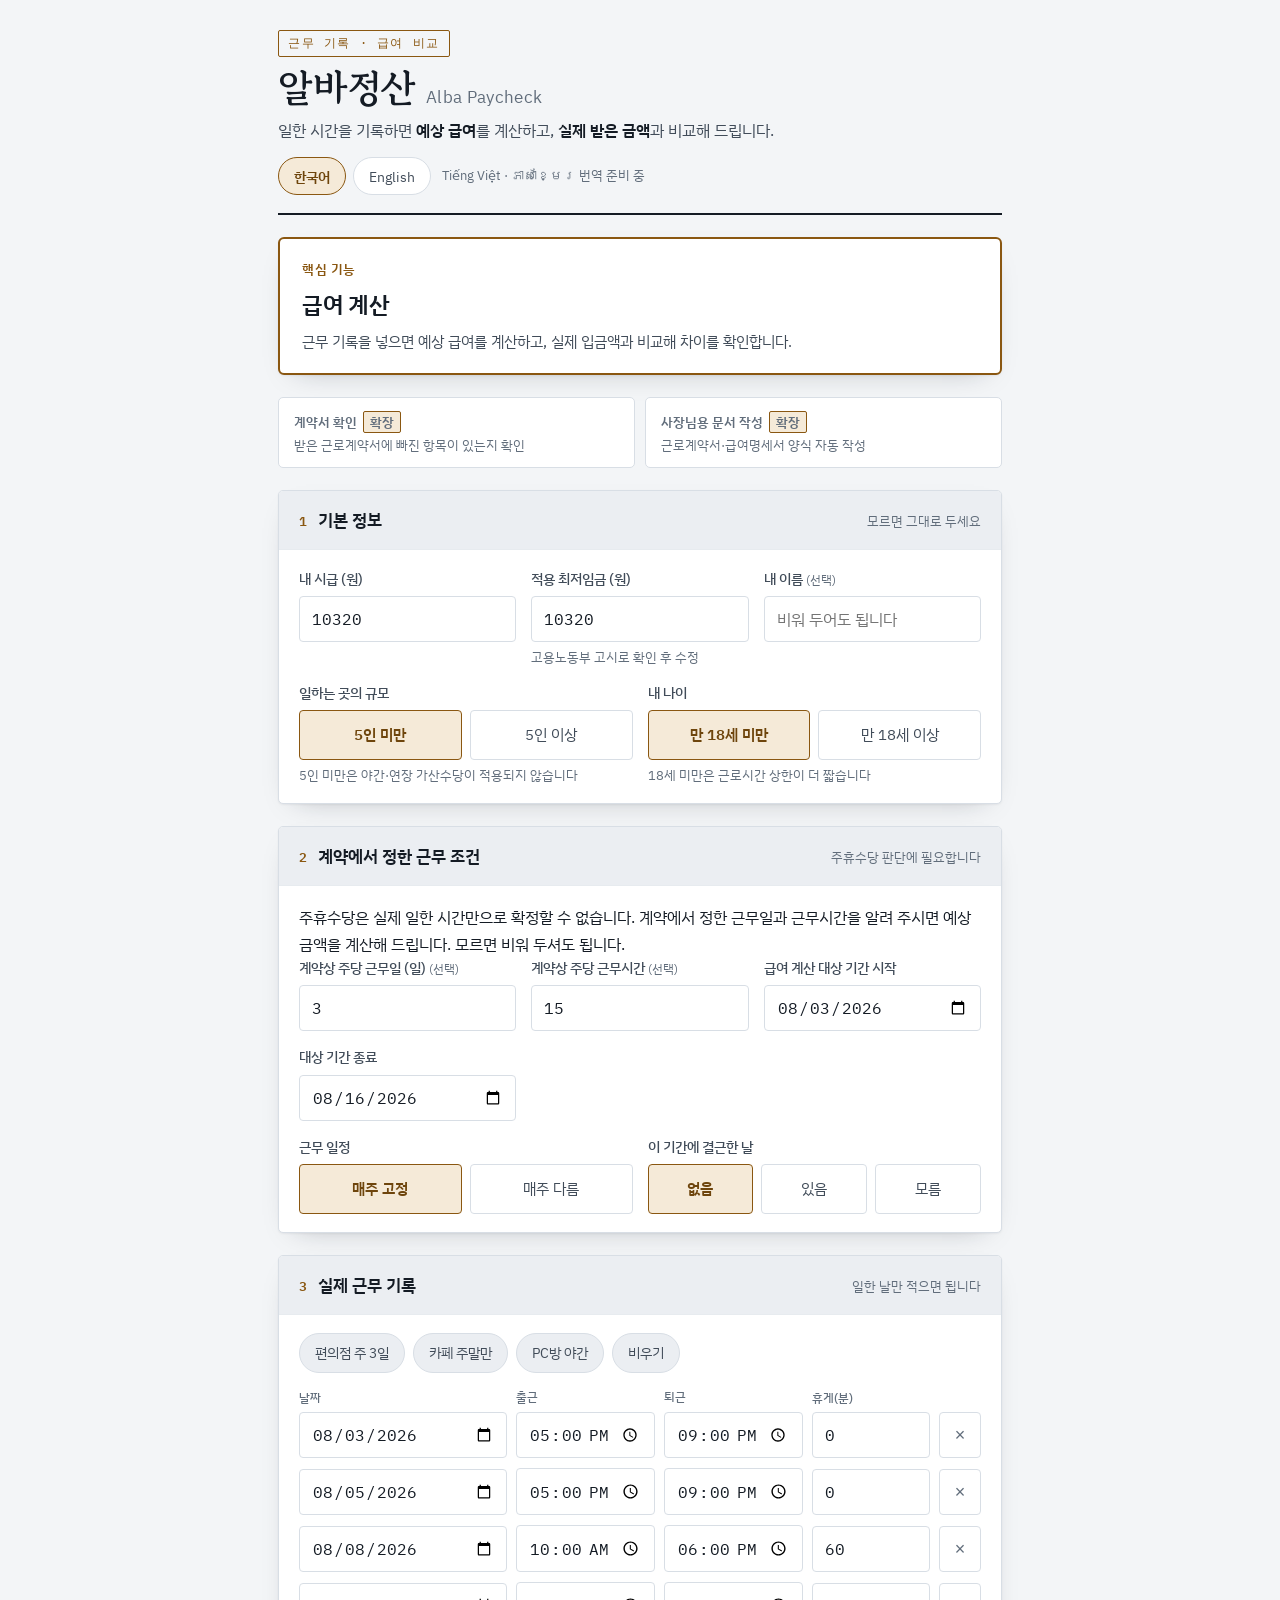
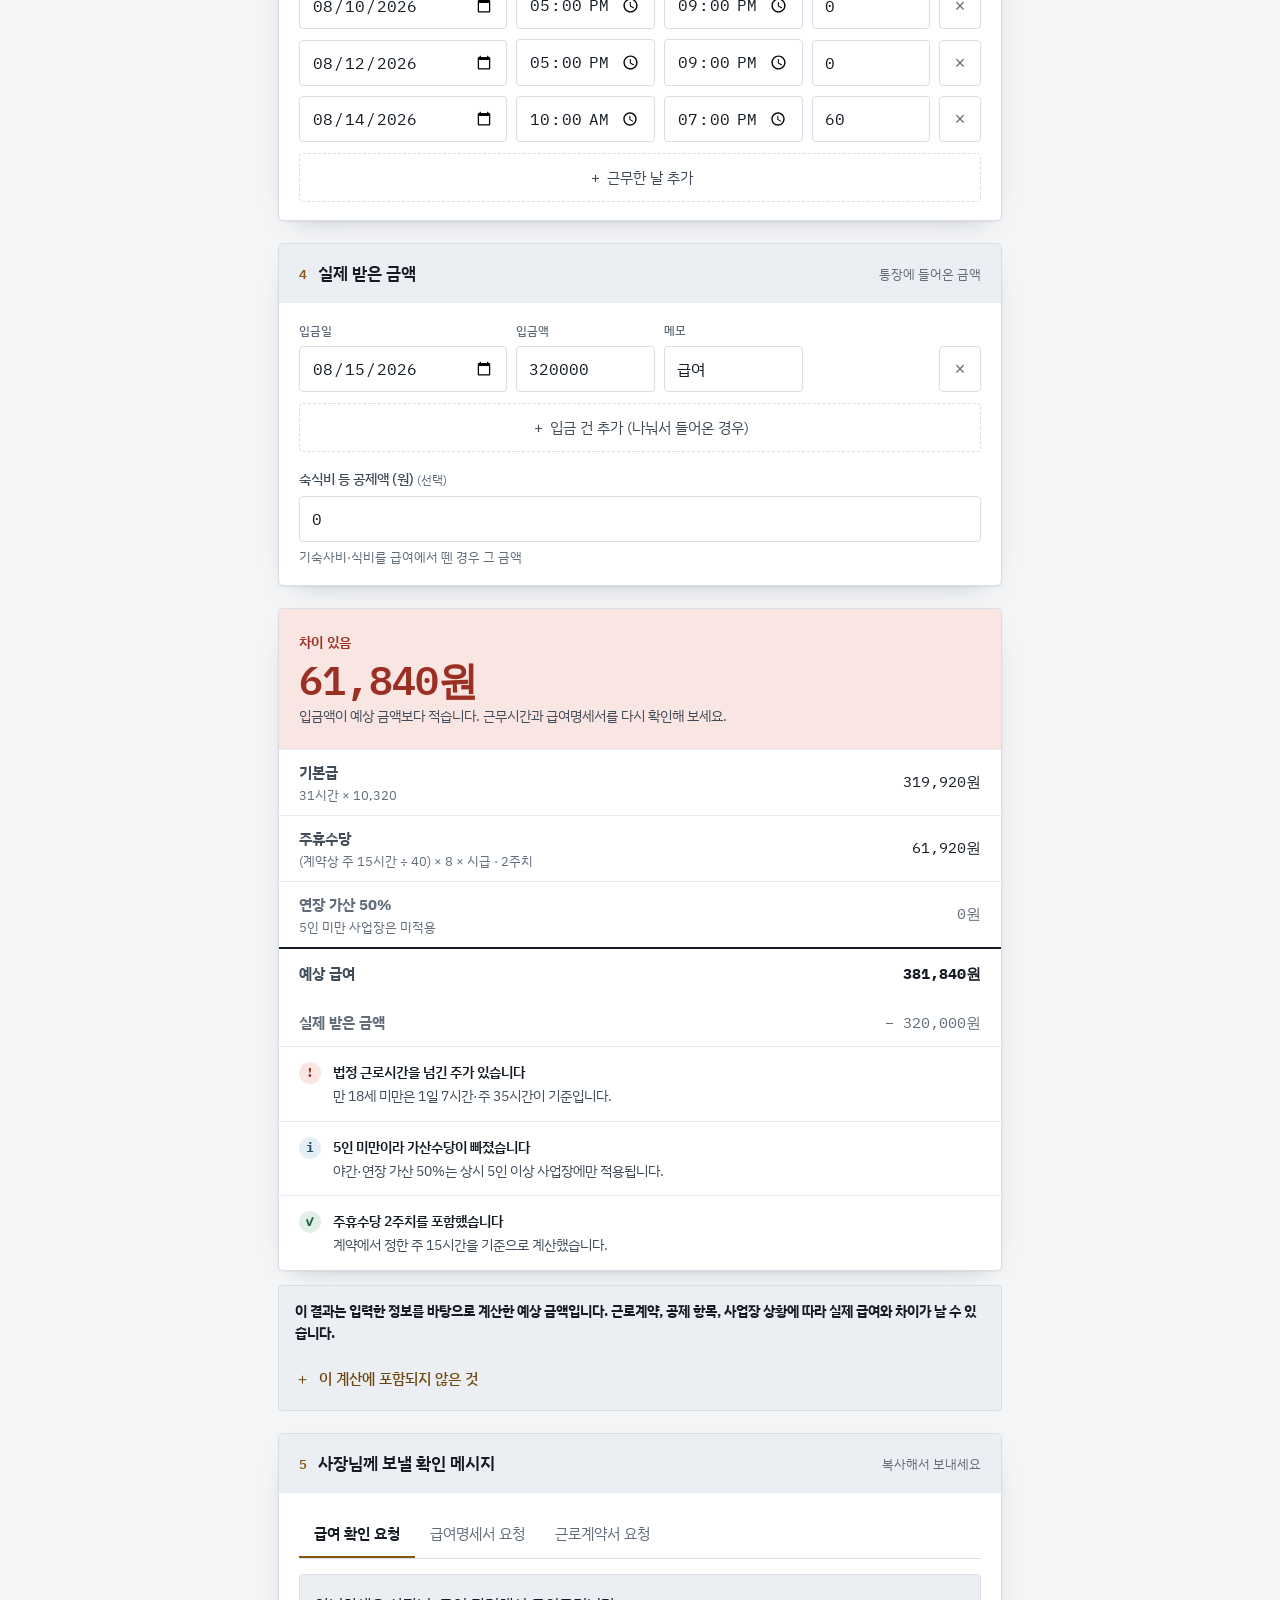
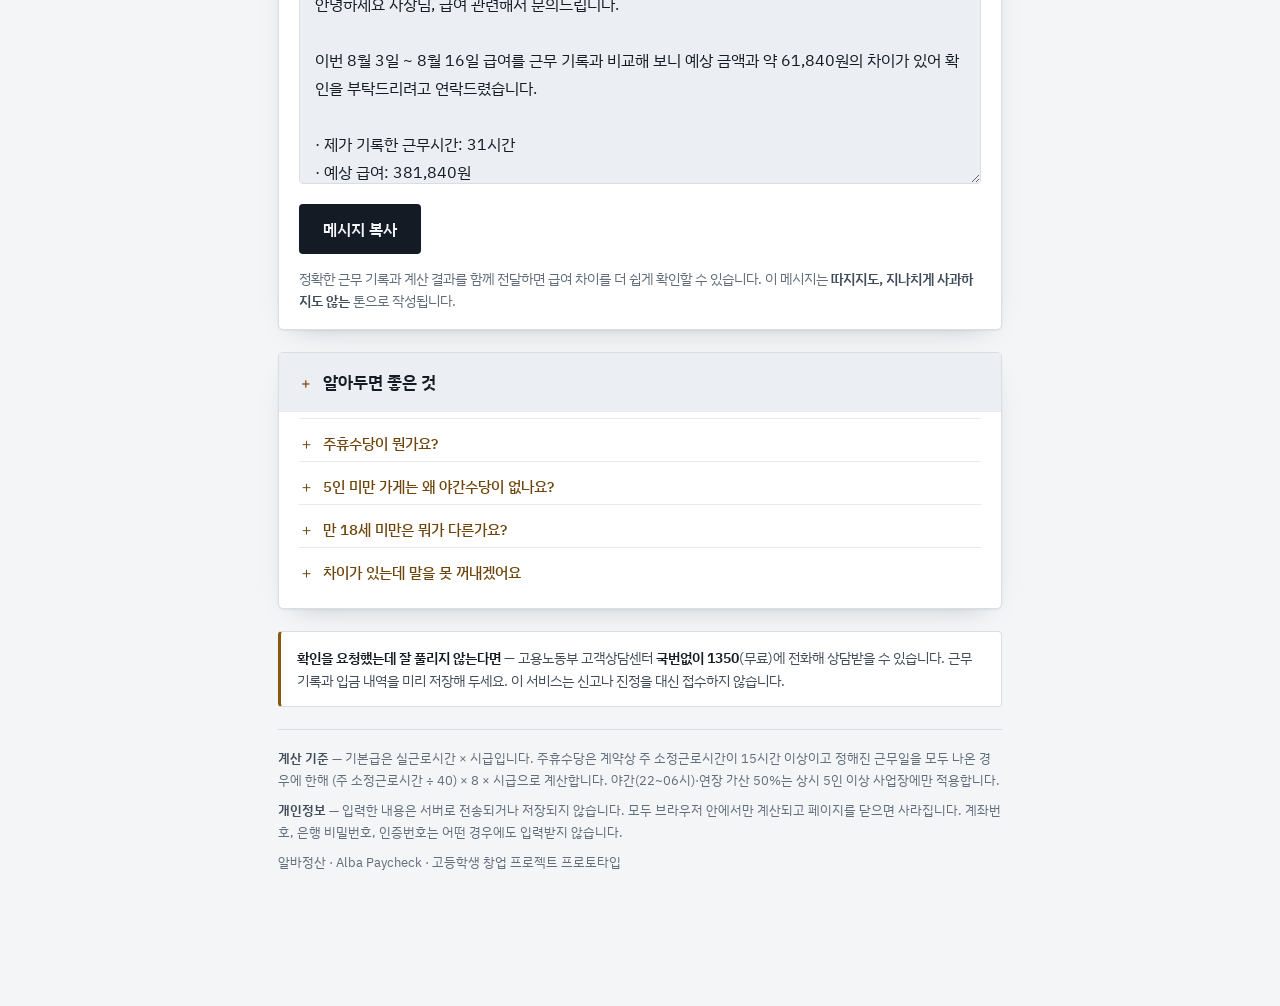
==== commit c2c62b93: "알바정산으로 개선 - 서비스 범위 정리, 주휴수당 판정 보완 - 서비스명을 알바정산(Alba Paycheck)으로 복귀, 급여 계산을 핵심 기능으로 전면 배치 - 주휴수당을 실근로" ====
--- a/index.html
+++ b/index.html
@@ -3,7 +3,7 @@
 <head>
 <meta charset="utf-8">
 <meta name="viewport" content="width=device-width, initial-scale=1, viewport-fit=cover">
-<title>내월급 — 내 월급, 제대로 받고 있나요?</title>
+<title>알바정산 — 내 근무 기록과 월급을 간편하게 비교하세요</title>
 <meta name="description" content="근무 기록만 넣으면 주휴수당까지 계산해 드립니다. 만 18세 미만 연소근로자 기준(1일 7시간·주 35시간), 야간근로 제한, 숙식비 공제 후 실수령 시급까지 확인하고, 사장님께 보낼 문의 메시지와 표준 근로계약서·급여명세서까지 자동으로 만들어 줍니다.">
 <meta name="theme-color" content="#F3F5F7" media="(prefers-color-scheme: light)">
 <meta name="theme-color" content="#0F151C" media="(prefers-color-scheme: dark)">
@@ -11,300 +11,634 @@
 <link rel="icon" href="data:image/svg+xml,%3Csvg xmlns='http://www.w3.org/2000/svg' viewBox='0 0 100 100'%3E%3Crect width='100' height='100' rx='18' fill='%239C6415'/%3E%3Cpath d='M28 24h44v52l-11-7-11 7-11-7-11 7z' fill='%23fff'/%3E%3Crect x='37' y='38' width='26' height='5' rx='2.5' fill='%239C6415'/%3E%3Crect x='37' y='51' width='18' height='5' rx='2.5' fill='%239C6415'/%3E%3C/svg%3E">
 <link rel="apple-touch-icon" href="data:image/svg+xml,%3Csvg xmlns='http://www.w3.org/2000/svg' viewBox='0 0 100 100'%3E%3Crect width='100' height='100' rx='18' fill='%239C6415'/%3E%3Cpath d='M28 24h44v52l-11-7-11 7-11-7-11 7z' fill='%23fff'/%3E%3Crect x='37' y='38' width='26' height='5' rx='2.5' fill='%239C6415'/%3E%3Crect x='37' y='51' width='18' height='5' rx='2.5' fill='%239C6415'/%3E%3C/svg%3E">
 <meta property="og:type" content="website">
-<meta property="og:title" content="내월급 (My Pay)">
+<meta property="og:title" content="알바정산 (Alba Paycheck)">
 <meta property="og:description" content="근무 기록만 넣으면 주휴수당까지 계산해 드립니다. 만 18세 미만 연소근로자 기준(1일 7시간·주 35시간), 야간근로 제한, 숙식비 공제 후 실수령 시급까지 확인하고, 사장님께 보낼 문의 메시지와 표준 근로계약서·급여명세서까지 자동으로 만들어 줍니다.">
 <meta property="og:locale" content="ko_KR">
 <meta name="twitter:card" content="summary">
 <link rel="preconnect" href="https://fonts.googleapis.com">
 <link rel="preconnect" href="https://fonts.gstatic.com" crossorigin>
-<link rel="stylesheet" href="https://fonts.googleapis.com/css2?family=Gowun+Batang:wght@400;700&family=IBM+Plex+Mono:wght@400;500;600&family=IBM+Plex+Sans+KR:wght@400;500;600&display=swap">
+<link rel="stylesheet" href="https://fonts.googleapis.com/css2?family=Gowun+Batang:wght@700&family=IBM+Plex+Mono:wght@400;500;600&family=IBM+Plex+Sans+KR:wght@400;500;600&display=swap">
 
 <style>
   :root{
     --ground:#F3F5F7; --sheet:#FFFFFF; --sunk:#EBEEF2;
-    --ink:#171F29; --ink-soft:#4E5A68; --ink-faint:#7C8794;
-    --rule:#DEE3E9; --rule-soft:#EAEDF1;
-    --brass:#9C6415; --brass-ink:#7A4E10; --brass-lift:#F5EAD8;
-    --short:#AE372B; --short-lift:#F9E7E4;
-    --ok:#2A6949; --ok-lift:#E3F0E9;
-    --shadow:0 1px 2px rgba(23,31,41,.05), 0 10px 28px -18px rgba(23,31,41,.35);
+    --ink:#141B24; --ink-soft:#414C59; --ink-faint:#616D7B;
+    --rule:#D8DEE5; --rule-soft:#E7EBEF;
+    --brass:#8A5711; --brass-ink:#6E450C; --brass-lift:#F5EAD8;
+    --short:#9C2F24; --short-lift:#F9E5E2;
+    --ok:#20604070; --ok-solid:#1F5E3F; --ok-lift:#E1EFE7;
+    --info:#1B4F72; --info-lift:#E6EEF5;
+    --shadow:0 1px 2px rgba(20,27,36,.05), 0 10px 28px -18px rgba(20,27,36,.35);
+    --tap:46px;
   }
   @media (prefers-color-scheme: dark){
     :root:not([data-theme="light"]){
       --ground:#0F151C; --sheet:#19212A; --sunk:#131A22;
-      --ink:#E8ECF0; --ink-soft:#A2ADB9; --ink-faint:#78838F;
-      --rule:#2A3441; --rule-soft:#212A34;
-      --brass:#E0A94F; --brass-ink:#F0C77E; --brass-lift:#2E2517;
-      --short:#E88274; --short-lift:#33201D;
-      --ok:#74C79C; --ok-lift:#17281F;
+      --ink:#EDF0F3; --ink-soft:#B2BCC7; --ink-faint:#8C97A3;
+      --rule:#2C3644; --rule-soft:#222C37;
+      --brass:#E8B461; --brass-ink:#F2CD8B; --brass-lift:#2E2517;
+      --short:#EE9083; --short-lift:#331F1C;
+      --ok-solid:#7FD0A5; --ok-lift:#16281F;
+      --info:#8FBEE4; --info-lift:#16232E;
       --shadow:0 1px 2px rgba(0,0,0,.3), 0 10px 28px -18px rgba(0,0,0,.7);
     }
   }
   :root[data-theme="dark"]{
     --ground:#0F151C; --sheet:#19212A; --sunk:#131A22;
-    --ink:#E8ECF0; --ink-soft:#A2ADB9; --ink-faint:#78838F;
-    --rule:#2A3441; --rule-soft:#212A34;
-    --brass:#E0A94F; --brass-ink:#F0C77E; --brass-lift:#2E2517;
-    --short:#E88274; --short-lift:#33201D;
-    --ok:#74C79C; --ok-lift:#17281F;
+    --ink:#EDF0F3; --ink-soft:#B2BCC7; --ink-faint:#8C97A3;
+    --rule:#2C3644; --rule-soft:#222C37;
+    --brass:#E8B461; --brass-ink:#F2CD8B; --brass-lift:#2E2517;
+    --short:#EE9083; --short-lift:#331F1C;
+    --ok-solid:#7FD0A5; --ok-lift:#16281F;
+    --info:#8FBEE4; --info-lift:#16232E;
     --shadow:0 1px 2px rgba(0,0,0,.3), 0 10px 28px -18px rgba(0,0,0,.7);
   }
 
   *{box-sizing:border-box}
+  html{-webkit-text-size-adjust:100%}
   body{
     margin:0;background:var(--ground);color:var(--ink);
     font-family:"IBM Plex Sans KR","Malgun Gothic",system-ui,sans-serif;
-    font-size:15px;line-height:1.65;-webkit-font-smoothing:antialiased;
-  }
-  .wrap{max-width:780px;margin:0 auto;padding:36px 20px 72px;display:flex;flex-direction:column;gap:24px}
-
-  /* ── masthead ── */
-  .mast{display:flex;flex-direction:column;gap:10px;padding-bottom:20px;border-bottom:2px solid var(--ink)}
-  .mast h1{font-family:"Gowun Batang","Batang",serif;font-weight:700;font-size:38px;line-height:1.1;margin:0;letter-spacing:-.01em}
-  .mast .dek{margin:0;color:var(--ink-soft);font-size:14.5px;max-width:54ch}
+    font-size:16px;line-height:1.65;-webkit-font-smoothing:antialiased;
+  }
+  .wrap{max-width:760px;margin:0 auto;padding:30px 18px 132px;display:flex;flex-direction:column;gap:22px}
+
+  /* ── 머리말 ── */
+  .mast{display:flex;flex-direction:column;gap:9px;padding-bottom:18px;border-bottom:2px solid var(--ink)}
+  .mast h1{font-family:"Gowun Batang","Batang",serif;font-weight:700;font-size:38px;line-height:1.1;margin:0}
+  .mast h1 em{font-style:normal;font-size:17px;font-weight:400;color:var(--ink-faint);
+    font-family:"IBM Plex Sans KR",sans-serif;margin-left:10px;letter-spacing:.02em}
+  .mast .dek{margin:0;color:var(--ink-soft);font-size:16px;max-width:56ch}
   .mast .dek b{color:var(--ink);font-weight:600}
-  .stamp{align-self:flex-start;font-family:"IBM Plex Mono",monospace;font-size:11px;
+  .stamp{align-self:flex-start;font-family:"IBM Plex Mono",monospace;font-size:11.5px;
     letter-spacing:.14em;text-transform:uppercase;color:var(--brass);
     border:1px solid var(--brass);border-radius:2px;padding:3px 9px}
 
-  /* ── 언어 선택 (개발 예정) ── */
-  .langbar{display:flex;gap:6px;align-items:center;flex-wrap:wrap;margin-top:4px}
-  .lang-on{font-size:12.5px;font-weight:600;color:var(--brass-ink);background:var(--brass-lift);
-    border:1px solid var(--brass);border-radius:100px;padding:4px 12px}
-  .lang-off{font-family:inherit;font-size:12.5px;color:var(--ink-faint);background:transparent;
-    border:1px solid var(--rule);border-radius:100px;padding:4px 12px;cursor:not-allowed}
-  .langnote{margin:2px 0 0;font-size:11.5px;color:var(--ink-faint);line-height:1.55;max-width:60ch}
-  .langnote b{color:var(--ink-soft);font-weight:600}
-
-  /* ── mode switch ── */
-  .modes{display:grid;grid-template-columns:repeat(auto-fit,minmax(215px,1fr));gap:10px}
-  .modes input{position:absolute;opacity:0;pointer-events:none}
-  .modes label{
-    cursor:pointer;border:1px solid var(--rule);border-radius:4px;background:var(--sheet);
-    padding:13px 16px;display:flex;flex-direction:column;gap:2px;transition:.12s;
-  }
-  .modes label b{font-size:15px;font-weight:600;color:var(--ink-soft)}
-  .modes label span{font-size:11.5px;color:var(--ink-faint);line-height:1.4}
-  .modes input:checked + label{border-color:var(--brass);background:var(--brass-lift);box-shadow:var(--shadow)}
-  .modes input:checked + label b{color:var(--brass-ink)}
-  .modes input:checked + label span{color:var(--ink-soft)}
-  .modes input:focus-visible + label{outline:2px solid var(--brass);outline-offset:1px}
+  /* ── 언어 ── */
+  .langbar{display:flex;gap:7px;align-items:center;flex-wrap:wrap;margin-top:5px}
+  .langbar button{font-family:inherit;font-size:14px;cursor:pointer;color:var(--ink-soft);
+    background:var(--sheet);border:1px solid var(--rule);border-radius:100px;padding:7px 15px;min-height:38px}
+  .langbar button[aria-pressed="true"]{border-color:var(--brass);color:var(--brass-ink);
+    background:var(--brass-lift);font-weight:600}
+  .langsoon{font-size:13px;color:var(--ink-faint);padding-left:4px}
+
+  /* ── 기능 선택 ── */
+  .primary{background:var(--sheet);border:2px solid var(--brass);border-radius:6px;
+    box-shadow:var(--shadow);padding:20px 22px;display:flex;flex-direction:column;gap:6px}
+  .primary .tag{font-size:12.5px;font-weight:600;color:var(--brass);letter-spacing:.04em}
+  .primary h2{margin:0;font-size:23px;font-weight:600;letter-spacing:-.01em}
+  .primary p{margin:0;font-size:14.5px;color:var(--ink-soft);line-height:1.6}
+  .secondary{display:grid;grid-template-columns:1fr 1fr;gap:10px}
+  .secondary button{font-family:inherit;text-align:left;cursor:pointer;background:var(--sheet);
+    border:1px solid var(--rule);border-radius:5px;padding:13px 15px;display:flex;
+    flex-direction:column;gap:3px;min-height:var(--tap)}
+  .secondary button b{font-size:15px;font-weight:600;color:var(--ink-soft)}
+  .secondary button span{font-size:12.5px;color:var(--ink-faint);line-height:1.45}
+  .secondary button[aria-pressed="true"]{border-color:var(--brass);background:var(--brass-lift)}
+  .secondary button[aria-pressed="true"] b{color:var(--brass-ink)}
+  .ext{display:inline-block;font-size:11px;font-weight:600;color:var(--brass-ink);
+    background:var(--brass-lift);border:1px solid var(--brass);border-radius:2px;padding:1px 6px;margin-left:6px}
   [hidden]{display:none !important}
 
-  /* ── step cards ── */
-  .step{background:var(--sheet);border:1px solid var(--rule);border-radius:4px;box-shadow:var(--shadow);overflow:hidden}
-  .step > header{display:flex;align-items:baseline;gap:12px;padding:15px 22px;
+  /* ── 카드 ── */
+  .step{background:var(--sheet);border:1px solid var(--rule);border-radius:5px;box-shadow:var(--shadow);overflow:hidden}
+  .step > header{display:flex;align-items:baseline;gap:11px;padding:15px 20px;
     border-bottom:1px solid var(--rule-soft);background:var(--sunk)}
-  .step > header .no{font-family:"IBM Plex Mono",monospace;font-size:12px;font-weight:600;color:var(--brass);letter-spacing:.1em}
-  .step > header h2{font-size:15.5px;font-weight:600;margin:0}
-  .step > header .hint{margin-left:auto;font-size:12px;color:var(--ink-faint)}
-  .body{padding:20px 22px}
-
-  .grid{display:grid;grid-template-columns:repeat(auto-fit,minmax(165px,1fr));gap:15px}
-  .field{display:flex;flex-direction:column;gap:5px}
-  .field > label,.lbl{font-size:11.5px;font-weight:500;color:var(--ink-soft);letter-spacing:.02em}
-  .field .note{font-size:11px;color:var(--ink-faint);line-height:1.45}
+  .step > header .no{font-family:"IBM Plex Mono",monospace;font-size:13px;font-weight:600;color:var(--brass)}
+  .step > header h3{font-size:17px;font-weight:600;margin:0}
+  .step > header .hint{margin-left:auto;font-size:13px;color:var(--ink-faint)}
+  .body{padding:18px 20px}
+
+  .grid{display:grid;grid-template-columns:repeat(auto-fit,minmax(168px,1fr));gap:15px}
+  .field{display:flex;flex-direction:column;gap:6px}
+  .field > label,.lbl{font-size:13.5px;font-weight:500;color:var(--ink-soft)}
+  .field .note{font-size:12.5px;color:var(--ink-faint);line-height:1.5}
+  .opt{font-size:12px;color:var(--ink-faint);font-weight:400}
   .full{grid-column:1/-1}
 
   input[type=text],input[type=number],input[type=date],input[type=time],select,textarea{
-    font-family:inherit;font-size:14px;color:var(--ink);background:var(--sheet);
-    border:1px solid var(--rule);border-radius:3px;padding:9px 10px;width:100%;
-    font-variant-numeric:tabular-nums;
+    font-family:inherit;font-size:16px;color:var(--ink);background:var(--sheet);
+    border:1px solid var(--rule);border-radius:4px;padding:11px 12px;width:100%;
+    min-height:var(--tap);font-variant-numeric:tabular-nums;
   }
   input[type=number],input[type=time],input[type=date]{font-family:"IBM Plex Mono","IBM Plex Sans KR",monospace}
-  input:focus-visible,select:focus-visible,button:focus-visible,textarea:focus-visible{outline:2px solid var(--brass);outline-offset:1px}
+  input:focus-visible,select:focus-visible,button:focus-visible,textarea:focus-visible{
+    outline:2px solid var(--brass);outline-offset:2px}
 
   .choice{display:flex;gap:8px;flex-wrap:wrap}
   .choice input{position:absolute;opacity:0;pointer-events:none}
-  .choice label{flex:1;min-width:100px;text-align:center;cursor:pointer;border:1px solid var(--rule);
-    border-radius:3px;padding:9px 8px;font-size:13px;color:var(--ink-soft);background:var(--sheet);transition:.12s}
-  .choice input:checked + label{border-color:var(--brass);color:var(--brass-ink);background:var(--brass-lift);font-weight:500}
-  .choice input:focus-visible + label{outline:2px solid var(--brass);outline-offset:1px}
-
-  /* ── presets ── */
-  .presets{display:flex;gap:7px;flex-wrap:wrap;margin-bottom:14px}
-  .presets button{font-family:inherit;font-size:12.5px;cursor:pointer;color:var(--ink-soft);
-    background:var(--sunk);border:1px solid var(--rule);border-radius:100px;padding:6px 13px}
-  .presets button:hover{border-color:var(--brass);color:var(--brass-ink)}
-
-  /* ── shift rows ── */
-  .shifts{display:flex;flex-direction:column;gap:9px}
-  .shift{display:grid;grid-template-columns:1.5fr 1fr 1fr .85fr 34px;gap:8px;align-items:end}
-  .shift label{display:flex;flex-direction:column;gap:4px;min-width:0}
-  .shift label span{display:none;font-size:10.5px;font-weight:500;color:var(--ink-faint);letter-spacing:.03em}
-  .shift:first-child label span{display:block}
-  .shift .del{border:1px solid var(--rule);background:var(--sheet);color:var(--ink-faint);
-    height:36px;border-radius:3px;cursor:pointer;font-size:15px;line-height:1}
-  .shift .del:hover{border-color:var(--short);color:var(--short)}
-  .addrow{margin-top:10px;border:1px dashed var(--rule);background:transparent;color:var(--ink-soft);
-    width:100%;padding:10px;border-radius:3px;cursor:pointer;font-family:inherit;font-size:13px}
-  .addrow:hover{border-color:var(--brass);color:var(--brass-ink)}
-  @media (max-width:620px){
-    .shift{grid-template-columns:1fr 1fr 36px;gap:8px 10px;
-      padding-bottom:9px;border-bottom:1px solid var(--rule-soft)}
-    .shift label span{display:block}
-    .shift label:nth-child(1){grid-column:1/-1}
-    .shift label:nth-child(4){grid-column:1}
-    .shift .del{grid-column:3;grid-row:3}
-  }
-
-  /* ── 계약서 진단 ── */
-  .drop{display:flex;flex-direction:column;gap:9px;align-items:center;text-align:center;
-    border:1.5px dashed var(--rule);border-radius:4px;padding:30px 20px;cursor:pointer;background:var(--sunk);transition:.12s}
-  .drop:hover,.drop.over{border-color:var(--brass);background:var(--brass-lift)}
-  .drop .ico{font-size:26px;line-height:1}
-  .drop b{font-size:15px;font-weight:600;color:var(--ink)}
-  .drop .fake{display:inline-block;background:var(--ink);color:var(--ground);border-radius:3px;
-    padding:9px 20px;font-size:13.5px;font-weight:500}
-  .drop span{font-size:12px;color:var(--ink-faint);line-height:1.5}
-
-  /* AI 자동 판독 (개발 예정 · 시연용) */
-  .aiwrap{margin-top:16px;border:1px solid var(--rule);border-radius:4px;background:var(--sunk);padding:16px}
-  .aihead{display:flex;align-items:center;gap:9px;flex-wrap:wrap;margin-bottom:9px}
-  .aihead b{font-size:14px;font-weight:600}
-  .beta{font-family:"IBM Plex Mono",monospace;font-size:10px;letter-spacing:.08em;text-transform:uppercase;
-    color:var(--brass-ink);background:var(--brass-lift);border:1px solid var(--brass);border-radius:2px;padding:2px 7px}
-  .aiwrap p{margin:0 0 12px;font-size:12px;color:var(--ink-faint);line-height:1.55}
-  .aibtn{width:100%;font-family:inherit;font-size:14px;font-weight:500;cursor:pointer;
-    background:var(--brass);color:var(--sheet);border:0;border-radius:3px;padding:12px 18px}
-  :root[data-theme="dark"] .aibtn,
-  :root:not([data-theme="light"]) .aibtn{color:#171F29}
-  @media (prefers-color-scheme: light){:root:not([data-theme="dark"]) .aibtn{color:#FFFFFF}}
-  .aibtn:hover{opacity:.9}
-  .aibtn:disabled{opacity:.55;cursor:default}
-  .bar{height:4px;background:var(--rule);border-radius:100px;overflow:hidden;margin-top:12px}
-  .bar i{display:block;height:100%;width:0;background:var(--brass);transition:width .25s linear}
-  .scanlog{margin-top:9px;font-family:"IBM Plex Mono",monospace;font-size:11.5px;color:var(--ink-soft);min-height:17px}
-  .airesult{margin-top:12px;border-top:1px solid var(--rule);padding-top:12px}
-  .airesult ul{margin:0;padding-left:17px}
-  .airesult li{font-size:12.5px;color:var(--ink-soft);line-height:1.75}
-  .airesult li b{color:var(--ink);font-weight:600}
-  .disclaim{margin-top:11px;font-size:11.5px;color:var(--short);line-height:1.5;font-weight:500}
-  .pvtools{display:flex;gap:8px;margin-bottom:10px;flex-wrap:wrap}
-  .pvtools button{font-family:inherit;font-size:12.5px;cursor:pointer;color:var(--ink-soft);
-    background:var(--sheet);border:1px solid var(--rule);border-radius:3px;padding:7px 13px}
-  .pvtools button:hover{border-color:var(--brass);color:var(--brass-ink)}
-  .pvbox{border:1px solid var(--rule);border-radius:4px;overflow:auto;max-height:440px;
-    background:var(--sunk);display:grid;place-items:center;padding:10px}
-  .pvbox img{max-width:100%;display:block;border-radius:2px}
-  .privacy{margin:10px 0 0;font-size:11.5px;color:var(--ok);line-height:1.5}
-
-  .check{display:flex;gap:12px;align-items:flex-start;padding:11px 0;border-bottom:1px solid var(--rule-soft)}
-  .check:last-child{border-bottom:0}
-  .check input{margin:3px 0 0;width:17px;height:17px;accent-color:var(--brass);flex:none;cursor:pointer}
-  .check b{font-size:14px;font-weight:500;display:block;color:var(--ink)}
-  .check span{font-size:12px;color:var(--ink-faint);line-height:1.45}
-  .check.flagcheck b{color:var(--short)}
-
-  /* ── verdict ── */
-  .verdict{border:1px solid var(--rule);border-radius:4px;box-shadow:var(--shadow);overflow:hidden;background:var(--sheet)}
-  .verdict .head{padding:24px 22px;display:flex;flex-direction:column;gap:4px;border-bottom:1px solid var(--rule-soft)}
-  .verdict .kicker{font-size:12px;letter-spacing:.06em;color:var(--ink-soft)}
-  .verdict .amount{font-family:"IBM Plex Mono",monospace;font-weight:600;font-size:42px;line-height:1.05;
+  .choice label{flex:1;min-width:96px;text-align:center;cursor:pointer;border:1px solid var(--rule);
+    border-radius:4px;padding:12px 8px;font-size:14.5px;color:var(--ink-soft);background:var(--sheet);
+    min-height:var(--tap);display:flex;align-items:center;justify-content:center}
+  .choice input:checked + label{border-color:var(--brass);color:var(--brass-ink);
+    background:var(--brass-lift);font-weight:600}
+  .choice input:focus-visible + label{outline:2px solid var(--brass);outline-offset:2px}
+
+  .presets{display:flex;gap:8px;flex-wrap:wrap;margin-bottom:14px}
+  .presets button{font-family:inherit;font-size:13.5px;cursor:pointer;color:var(--ink-soft);
+    background:var(--sunk);border:1px solid var(--rule);border-radius:100px;padding:9px 15px;min-height:40px}
+
+  /* ── 행 입력 ── */
+  .rows{display:flex;flex-direction:column;gap:10px}
+  .row{display:grid;grid-template-columns:1.5fr 1fr 1fr .85fr 42px;gap:9px;align-items:end}
+  .row label{display:flex;flex-direction:column;gap:5px;min-width:0}
+  .row label span{display:none;font-size:12px;font-weight:500;color:var(--ink-faint)}
+  .row:first-child label span{display:block}
+  .row .del{border:1px solid var(--rule);background:var(--sheet);color:var(--ink-faint);
+    height:var(--tap);border-radius:4px;cursor:pointer;font-size:18px;line-height:1}
+  .addrow{margin-top:11px;border:1px dashed var(--rule);background:transparent;color:var(--ink-soft);
+    width:100%;padding:13px;border-radius:4px;cursor:pointer;font-family:inherit;font-size:14.5px;min-height:var(--tap)}
+  @media (max-width:640px){
+    .row{grid-template-columns:1fr 1fr 44px;gap:9px 10px;padding-bottom:11px;border-bottom:1px solid var(--rule-soft)}
+    .row label span{display:block}
+    .row label:nth-child(1){grid-column:1/-1}
+    .row label:nth-child(4){grid-column:1}
+    .row .del{grid-column:3;grid-row:3}
+  }
+
+  /* ── 결과 ── */
+  .verdict{border:1px solid var(--rule);border-radius:5px;box-shadow:var(--shadow);overflow:hidden;background:var(--sheet)}
+  .verdict .head{padding:22px 20px;display:flex;flex-direction:column;gap:5px;border-bottom:1px solid var(--rule-soft)}
+  .verdict .kicker{font-size:13.5px;font-weight:600;letter-spacing:.02em}
+  .verdict .amount{font-family:"IBM Plex Mono",monospace;font-weight:600;font-size:40px;line-height:1.05;
     letter-spacing:-.02em;font-variant-numeric:tabular-nums}
-  .verdict .sub{font-size:13px;color:var(--ink-soft)}
-  .verdict[data-state="short"] .head{background:var(--short-lift)}
-  .verdict[data-state="short"] .amount{color:var(--short)}
-  .verdict[data-state="ok"] .head{background:var(--ok-lift)}
-  .verdict[data-state="ok"] .amount{color:var(--ok)}
+  .verdict .sub{font-size:14px;color:var(--ink-soft);line-height:1.55}
+  .verdict[data-state="diff"] .head{background:var(--short-lift)}
+  .verdict[data-state="diff"] .amount,.verdict[data-state="diff"] .kicker{color:var(--short)}
+  .verdict[data-state="match"] .head{background:var(--ok-lift)}
+  .verdict[data-state="match"] .amount,.verdict[data-state="match"] .kicker{color:var(--ok-solid)}
+  .verdict[data-state="check"] .head{background:var(--info-lift)}
+  .verdict[data-state="check"] .amount,.verdict[data-state="check"] .kicker{color:var(--info)}
   .verdict[data-state="over"] .head{background:var(--brass-lift)}
-  .verdict[data-state="over"] .amount{color:var(--brass-ink)}
+  .verdict[data-state="over"] .amount,.verdict[data-state="over"] .kicker{color:var(--brass-ink)}
 
   table.ledger{border-collapse:collapse;width:100%}
-  table.ledger td{padding:9px 22px;border-bottom:1px solid var(--rule-soft);font-size:14px}
+  table.ledger td{padding:11px 20px;border-bottom:1px solid var(--rule-soft);font-size:15px}
   table.ledger tr:last-child td{border-bottom:0}
   table.ledger td:last-child{text-align:right;font-family:"IBM Plex Mono",monospace;
     font-variant-numeric:tabular-nums;white-space:nowrap}
-  table.ledger .lbl small{display:block;font-size:11px;color:var(--ink-faint);line-height:1.4;font-family:inherit;font-weight:400}
-  table.ledger tr.total td{font-weight:600;border-top:2px solid var(--ink);border-bottom:0;padding-top:12px;padding-bottom:12px}
+  table.ledger .lbl small{display:block;font-size:12.5px;color:var(--ink-faint);line-height:1.45;
+    font-family:inherit;font-weight:400}
+  table.ledger tr.total td{font-weight:600;border-top:2px solid var(--ink);border-bottom:0;padding-top:13px;padding-bottom:13px}
   table.ledger tr.muted td{color:var(--ink-faint)}
 
-  /* ── flags ── */
-  .flag{display:flex;gap:12px;padding:13px 22px;border-top:1px solid var(--rule-soft);font-size:13px;line-height:1.55}
-  .flag .mark{flex:none;width:20px;height:20px;border-radius:50%;display:grid;place-items:center;
-    font-size:12px;font-weight:700;margin-top:1px;font-family:"IBM Plex Mono",monospace}
+  .flag{display:flex;gap:12px;padding:14px 20px;border-top:1px solid var(--rule-soft);font-size:14px;line-height:1.55}
+  .flag .mark{flex:none;width:22px;height:22px;border-radius:50%;display:grid;place-items:center;
+    font-size:13px;font-weight:700;margin-top:1px;font-family:"IBM Plex Mono",monospace}
   .flag.warn .mark{background:var(--short-lift);color:var(--short)}
-  .flag.info .mark{background:var(--brass-lift);color:var(--brass-ink)}
-  .flag.good .mark{background:var(--ok-lift);color:var(--ok)}
+  .flag.info .mark{background:var(--info-lift);color:var(--info)}
+  .flag.good .mark{background:var(--ok-lift);color:var(--ok-solid)}
   .flag b{font-weight:600}
-  .flag p{margin:2px 0 0;color:var(--ink-soft)}
-
-  /* ── tabs + message ── */
+  .flag p{margin:3px 0 0;color:var(--ink-soft);font-size:13.5px}
+
+
+  /* ── 메시지 ── */
   .tabs{display:flex;border-bottom:1px solid var(--rule);margin-bottom:15px;overflow-x:auto}
-  .tabs button{font-family:inherit;font-size:13px;background:none;border:0;cursor:pointer;
-    padding:9px 14px;color:var(--ink-faint);border-bottom:2px solid transparent;white-space:nowrap}
-  .tabs button[aria-selected="true"]{color:var(--ink);border-bottom-color:var(--brass);font-weight:500}
-  textarea{min-height:190px;resize:vertical;line-height:1.7;background:var(--sunk);padding:14px}
-  textarea.doc{min-height:420px;font-family:"IBM Plex Mono","IBM Plex Sans KR",monospace;font-size:12.5px;line-height:1.75}
-  .msgfoot{display:flex;gap:10px;align-items:center;margin-top:11px;flex-wrap:wrap}
-  .copy{font-family:inherit;font-size:14px;font-weight:500;cursor:pointer;
-    background:var(--ink);color:var(--ground);border:0;border-radius:3px;padding:11px 20px}
-  .copy:hover{opacity:.88}
-  .copied{font-size:13px;color:var(--ok)}
-  .why{font-size:12px;color:var(--ink-faint);line-height:1.55;margin:13px 0 0}
-
-  /* ── explainer ── */
-  details{border-top:1px solid var(--rule-soft);padding:11px 0 2px}
-  details summary{cursor:pointer;font-size:13px;color:var(--brass-ink);font-weight:500;list-style:none}
+  .tabs button{font-family:inherit;font-size:14.5px;background:none;border:0;cursor:pointer;
+    padding:12px 15px;color:var(--ink-faint);border-bottom:2px solid transparent;white-space:nowrap;min-height:var(--tap)}
+  .tabs button[aria-selected="true"]{color:var(--ink);border-bottom-color:var(--brass);font-weight:600}
+  textarea{min-height:210px;resize:vertical;line-height:1.75;background:var(--sunk);padding:15px}
+  textarea.doc{min-height:400px;font-family:"IBM Plex Mono","IBM Plex Sans KR",monospace;font-size:13px}
+  .msgfoot{display:flex;gap:11px;align-items:center;margin-top:13px;flex-wrap:wrap}
+  .copy{font-family:inherit;font-size:16px;font-weight:600;cursor:pointer;background:var(--ink);
+    color:var(--ground);border:0;border-radius:4px;padding:14px 24px;min-height:var(--tap)}
+  .copied{font-size:14px;color:var(--ok-solid);font-weight:500}
+  .why{font-size:13.5px;color:var(--ink-faint);line-height:1.6;margin:14px 0 0}
+  .why b{color:var(--ink-soft);font-weight:600}
+
+  /* ── 안내 ── */
+  details{border-top:1px solid var(--rule-soft);padding:13px 0 3px}
+  details summary{cursor:pointer;font-size:14.5px;color:var(--brass-ink);font-weight:500;list-style:none;min-height:26px}
   details summary::-webkit-details-marker{display:none}
   details summary::before{content:"＋ ";font-family:"IBM Plex Mono",monospace}
   details[open] summary::before{content:"− "}
-  details p{font-size:12.5px;color:var(--ink-soft);line-height:1.6;margin:8px 0 0}
-
-  /* ── 입금 내역 ── */
-  .deposits{display:flex;flex-direction:column;gap:9px}
-  .dep{display:grid;grid-template-columns:1.3fr 1fr 1.2fr 34px;gap:8px;align-items:end}
-  .dep label{display:flex;flex-direction:column;gap:4px;min-width:0}
-  .dep label span{display:none;font-size:10.5px;font-weight:500;color:var(--ink-faint);letter-spacing:.03em}
-  .dep:first-child label span{display:block}
-  .dep .del{border:1px solid var(--rule);background:var(--sheet);color:var(--ink-faint);
-    height:36px;border-radius:3px;cursor:pointer;font-size:15px;line-height:1}
-  .dep .del:hover{border-color:var(--short);color:var(--short)}
-  @media (max-width:620px){
-    .dep{grid-template-columns:1fr 36px;gap:8px 10px;padding-bottom:9px;border-bottom:1px solid var(--rule-soft)}
-    .dep label span{display:block}
-    .dep label:nth-child(1),.dep label:nth-child(2),.dep label:nth-child(3){grid-column:1}
-    .dep .del{grid-column:2;grid-row:1}
-  }
-
-  /* ── 양식 판별 결과 ── */
-  .pickbox{border:1px solid var(--rule);border-left:3px solid var(--brass);border-radius:3px;
-    background:var(--sunk);padding:16px 18px}
-  .picklabel{display:block;font-size:11.5px;color:var(--ink-faint);letter-spacing:.03em}
-  .pickname{display:block;font-size:19px;font-weight:600;color:var(--brass-ink);line-height:1.35;margin:4px 0 10px}
-  .pickwhy{margin:0;padding-left:16px}
-  .pickwhy li{font-size:12.5px;color:var(--ink-soft);line-height:1.6}
-  .pickalso{margin-top:10px;font-size:12.5px;color:var(--ink-soft);line-height:1.6}
-  .pickalso b{color:var(--ink);font-weight:600}
-  .pickstate{margin-top:12px;padding-top:11px;border-top:1px solid var(--rule);font-size:12.5px;line-height:1.6}
-  .pickstate.ok{color:var(--ok)}
-  .pickstate.no{color:var(--short)}
-  .pickwarn{margin-top:10px;border-top:1px solid var(--rule);padding-top:10px}
-  .pickwarn p{margin:0 0 5px;font-size:12px;color:var(--short);line-height:1.55}
-  .pickwarn p:last-child{margin-bottom:0}
-  .pickwarn p::before{content:"⚠ ";font-weight:700}
-
-  /* ── 서류 미리보기 (종이) ── */
+  details p,details li{font-size:13.5px;color:var(--ink-soft);line-height:1.65;margin:8px 0 0}
+  details ul{margin:8px 0 0;padding-left:20px}
+
+  .callout{background:var(--sheet);border:1px solid var(--rule);border-left:3px solid var(--brass);
+    border-radius:4px;padding:14px 16px;font-size:14px;color:var(--ink-soft);line-height:1.65}
+  .callout b{color:var(--ink);font-weight:600}
+  .limits{background:var(--sunk);border:1px solid var(--rule);border-radius:4px;padding:14px 16px;
+    font-size:13.5px;color:var(--ink-soft);line-height:1.65}
+
+  footer{border-top:1px solid var(--rule);padding-top:18px;display:flex;flex-direction:column;gap:9px}
+  footer p{margin:0;font-size:13px;color:var(--ink-faint);line-height:1.65}
+  footer b{color:var(--ink-soft);font-weight:600}
+
+  /* ── 하단 고정 요약 ── */
+  .sticky{position:fixed;left:0;right:0;bottom:0;z-index:20;background:var(--sheet);
+    border-top:1px solid var(--rule);box-shadow:0 -6px 24px -14px rgba(20,27,36,.4);
+    padding:11px 16px calc(11px + env(safe-area-inset-bottom));
+    display:flex;align-items:center;gap:14px}
+  .sticky .nums{display:flex;gap:16px;flex:1;min-width:0;flex-wrap:wrap}
+  .sticky .n{display:flex;flex-direction:column;line-height:1.3}
+  .sticky .n span{font-size:11.5px;color:var(--ink-faint)}
+  .sticky .n b{font-size:15px;font-family:"IBM Plex Mono",monospace;font-variant-numeric:tabular-nums}
+  .sticky .n.gap b{color:var(--short)}
+  .sticky button{font-family:inherit;font-size:14px;font-weight:600;cursor:pointer;background:var(--ink);
+    color:var(--ground);border:0;border-radius:4px;padding:11px 16px;min-height:42px;white-space:nowrap}
+  @media (min-width:761px){ .sticky{display:none} }
+
+  @media (max-width:560px){
+    .wrap{padding:22px 14px 128px}
+    .mast h1{font-size:31px}
+    .mast h1 em{display:block;margin:4px 0 0;font-size:15px}
+    .verdict .amount{font-size:34px}
+    .body{padding:16px}
+    .secondary{grid-template-columns:1fr}
+    table.ledger td{padding-left:16px;padding-right:16px}
+    .flag{padding-left:16px;padding-right:16px}
+  }
+  @media (prefers-reduced-motion:reduce){*{transition:none !important}}
+</style>
+</head>
+<body>
+<div class="wrap">
+
+  <header class="mast">
+    <span class="stamp" data-i18n="stamp">근무 기록 · 급여 비교</span>
+    <h1><span data-i18n="brand">알바정산</span><em>Alba Paycheck</em></h1>
+    <p class="dek" data-i18n-html="dek">일한 시간을 기록하면 <b>예상 급여</b>를 계산하고, <b>실제 받은 금액</b>과 비교해 드립니다.</p>
+    <div class="langbar">
+      <button type="button" data-lang="ko" aria-pressed="true">한국어</button>
+      <button type="button" data-lang="en" aria-pressed="false">English</button>
+      <span class="langsoon" data-i18n="langsoon">Tiếng Việt · ភាសាខ្មែរ 번역 준비 중</span>
+    </div>
+  </header>
+
+  <div class="primary">
+    <span class="tag" data-i18n="coretag">핵심 기능</span>
+    <h2 data-i18n="coretitle">급여 계산</h2>
+    <p data-i18n="coredesc">근무 기록을 넣으면 예상 급여를 계산하고, 실제 입금액과 비교해 차이를 확인합니다.</p>
+  </div>
+
+  <div class="secondary">
+    <button type="button" data-mode="checker" aria-pressed="false">
+      <b><span data-i18n="m2">계약서 확인</span><span class="ext" data-i18n="extlabel">확장</span></b>
+      <span data-i18n="m2d">받은 근로계약서에 빠진 항목이 있는지 확인</span>
+    </button>
+    <button type="button" data-mode="owner" aria-pressed="false">
+      <b><span data-i18n="m3">사장님용 문서 작성</span><span class="ext" data-i18n="extlabel">확장</span></b>
+      <span data-i18n="m3d">근로계약서·급여명세서 양식 자동 작성</span>
+    </button>
+  </div>
+
+  <!-- ═══════════ 급여 계산 ═══════════ -->
+  <div id="calc">
+
+    <section class="step">
+      <header><span class="no">1</span><h3 data-i18n="s1">기본 정보</h3><span class="hint" data-i18n="s1h">모르면 그대로 두세요</span></header>
+      <div class="body">
+        <div class="grid">
+          <div class="field">
+            <label for="wage" data-i18n="f_wage">내 시급 (원)</label>
+            <input id="wage" type="number" inputmode="numeric" min="0" step="10" value="10320">
+          </div>
+          <div class="field">
+            <label for="minwage" data-i18n="f_min">적용 최저임금 (원)</label>
+            <input id="minwage" type="number" inputmode="numeric" min="0" step="10" value="10320">
+            <span class="note" data-i18n="f_min_n">고용노동부 고시로 확인 후 수정</span>
+          </div>
+          <div class="field">
+            <label for="name"><span data-i18n="f_name">내 이름</span> <span class="opt" data-i18n="optional">(선택)</span></label>
+            <input id="name" type="text" value="" autocomplete="off" placeholder="비워 두어도 됩니다">
+          </div>
+        </div>
+        <div class="grid" style="margin-top:15px">
+          <div class="field">
+            <span class="lbl" data-i18n="f_size">일하는 곳의 규모</span>
+            <div class="choice">
+              <input type="radio" name="size" id="size-small" value="small" checked><label for="size-small" data-i18n="f_size_s">5인 미만</label>
+              <input type="radio" name="size" id="size-big" value="big"><label for="size-big" data-i18n="f_size_b">5인 이상</label>
+            </div>
+            <span class="note" data-i18n="f_size_n">5인 미만은 야간·연장 가산수당이 적용되지 않습니다</span>
+          </div>
+          <div class="field">
+            <span class="lbl" data-i18n="f_age">내 나이</span>
+            <div class="choice">
+              <input type="radio" name="age" id="age-minor" value="minor" checked><label for="age-minor" data-i18n="f_age_m">만 18세 미만</label>
+              <input type="radio" name="age" id="age-adult" value="adult"><label for="age-adult" data-i18n="f_age_a">만 18세 이상</label>
+            </div>
+            <span class="note" data-i18n="f_age_n">18세 미만은 근로시간 상한이 더 짧습니다</span>
+          </div>
+        </div>
+      </div>
+    </section>
+
+    <section class="step" style="margin-top:22px">
+      <header><span class="no">2</span><h3 data-i18n="s2">계약에서 정한 근무 조건</h3><span class="hint" data-i18n="s2h">주휴수당 판단에 필요합니다</span></header>
+      <div class="body">
+        <div class="mocknote" data-i18n="s2note">주휴수당은 실제 일한 시간만으로 확정할 수 없습니다. 계약에서 정한 근무일과 근무시간을 알려 주시면 예상 금액을 계산해 드립니다. 모르면 비워 두셔도 됩니다.</div>
+        <div class="grid">
+          <div class="field">
+            <label for="cdays"><span data-i18n="f_cdays">계약상 주당 근무일 (일)</span> <span class="opt" data-i18n="optional">(선택)</span></label>
+            <input id="cdays" type="number" inputmode="numeric" min="0" max="7" step="1" value="3">
+          </div>
+          <div class="field">
+            <label for="chours"><span data-i18n="f_chours">계약상 주당 근무시간</span> <span class="opt" data-i18n="optional">(선택)</span></label>
+            <input id="chours" type="number" inputmode="decimal" min="0" step="0.5" value="15">
+          </div>
+          <div class="field">
+            <label for="pfrom" data-i18n="f_pfrom">급여 계산 대상 기간 시작</label>
+            <input id="pfrom" type="date" value="2026-08-03">
+          </div>
+          <div class="field">
+            <label for="pto" data-i18n="f_pto">대상 기간 종료</label>
+            <input id="pto" type="date" value="2026-08-16">
+          </div>
+        </div>
+        <div class="grid" style="margin-top:15px">
+          <div class="field">
+            <span class="lbl" data-i18n="f_sched">근무 일정</span>
+            <div class="choice">
+              <input type="radio" name="sched" id="sch-fix" value="fixed" checked><label for="sch-fix" data-i18n="f_sched_f">매주 고정</label>
+              <input type="radio" name="sched" id="sch-var" value="variable"><label for="sch-var" data-i18n="f_sched_v">매주 다름</label>
+            </div>
+          </div>
+          <div class="field">
+            <span class="lbl" data-i18n="f_abs">이 기간에 결근한 날</span>
+            <div class="choice">
+              <input type="radio" name="abs" id="abs-no" value="none" checked><label for="abs-no" data-i18n="f_abs_n">없음</label>
+              <input type="radio" name="abs" id="abs-yes" value="some"><label for="abs-yes" data-i18n="f_abs_y">있음</label>
+              <input type="radio" name="abs" id="abs-unk" value="unknown"><label for="abs-unk" data-i18n="f_abs_u">모름</label>
+            </div>
+          </div>
+        </div>
+      </div>
+    </section>
+
+    <section class="step" style="margin-top:22px">
+      <header><span class="no">3</span><h3 data-i18n="s3">실제 근무 기록</h3><span class="hint" data-i18n="s3h">일한 날만 적으면 됩니다</span></header>
+      <div class="body">
+        <div class="presets">
+          <button type="button" data-preset="cvs" data-i18n="p1">편의점 주 3일</button>
+          <button type="button" data-preset="cafe" data-i18n="p2">카페 주말만</button>
+          <button type="button" data-preset="night" data-i18n="p3">PC방 야간</button>
+          <button type="button" data-preset="clear" data-i18n="p4">비우기</button>
+        </div>
+        <div class="rows" id="rows"></div>
+        <button class="addrow" id="add" type="button" data-i18n="addshift">＋ 근무한 날 추가</button>
+      </div>
+    </section>
+
+    <section class="step" style="margin-top:22px">
+      <header><span class="no">4</span><h3 data-i18n="s4">실제 받은 금액</h3><span class="hint" data-i18n="s4h">통장에 들어온 금액</span></header>
+      <div class="body">
+        <div class="rows" id="deps"></div>
+        <button class="addrow" id="adddep" type="button" data-i18n="adddep">＋ 입금 건 추가 (나눠서 들어온 경우)</button>
+
+        <div class="grid" style="margin-top:16px">
+          <div class="field">
+            <label for="deduct"><span data-i18n="f_deduct">숙식비 등 공제액 (원)</span> <span class="opt" data-i18n="optional">(선택)</span></label>
+            <input id="deduct" type="number" inputmode="numeric" min="0" step="1000" value="0">
+            <span class="note" data-i18n="f_deduct_n">기숙사비·식비를 급여에서 뗀 경우 그 금액</span>
+          </div>
+        </div>
+      </div>
+    </section>
+
+    <section class="verdict" id="verdict" data-state="check" style="margin-top:22px">
+      <div class="head">
+        <span class="kicker" id="v-kicker"></span>
+        <span class="amount" id="v-amount">—</span>
+        <span class="sub" id="v-sub"></span>
+      </div>
+      <table class="ledger"><tbody id="ledger"></tbody></table>
+      <div id="flags"></div>
+    </section>
+
+    <div class="limits" id="limits" style="margin-top:14px"></div>
+
+    <section class="step" style="margin-top:22px">
+      <header><span class="no">5</span><h3 data-i18n="s5">사장님께 보낼 확인 메시지</h3><span class="hint" data-i18n="s5h">복사해서 보내세요</span></header>
+      <div class="body">
+        <div class="tabs" role="tablist">
+          <button role="tab" data-tpl="ask" aria-selected="true" data-i18n="t1">급여 확인 요청</button>
+          <button role="tab" data-tpl="payslip" aria-selected="false" data-i18n="t2">급여명세서 요청</button>
+          <button role="tab" data-tpl="contract" aria-selected="false" data-i18n="t3">근로계약서 요청</button>
+        </div>
+        <textarea id="msg" spellcheck="false"></textarea>
+        <div class="msgfoot">
+          <button class="copy" data-copy="msg" type="button" data-i18n="copymsg">메시지 복사</button>
+          <span class="copied" hidden data-i18n="copied">복사했습니다</span>
+        </div>
+        <p class="why" data-i18n-html="why_msg">정확한 근무 기록과 계산 결과를 함께 전달하면 급여 차이를 더 쉽게 확인할 수 있습니다. 이 메시지는 <b>따지지도, 지나치게 사과하지도 않는</b> 톤으로 작성됩니다.</p>
+      </div>
+    </section>
+
+    <section class="step" style="margin-top:22px">
+      <header><span class="no">＋</span><h3 data-i18n="s6">알아두면 좋은 것</h3></header>
+      <div class="body" style="padding-top:6px" id="faq"></div>
+    </section>
+  </div>
+
+  <!-- ═══════════ 계약서 확인 ═══════════ -->
+  <div id="checker" hidden>
+    <div class="callout" style="margin-bottom:20px">
+      <b>계약서 확인은 확장 기능입니다.</b><br>
+      받은 근로계약서를 화면에 띄워 놓고 항목을 대조해, 빠진 내용이나 법에 어긋나는 조항을 근거 조문과 함께 알려 드립니다. 법률 자문이 아니며 신고를 대행하지 않습니다.
+    </div>
+
+    <section class="step">
+      <header><span class="no">1</span><h3>계약서 사진 올리기</h3><span class="hint">선택 사항</span></header>
+      <div class="body">
+        <label class="addrow" for="file" id="drop" style="border-style:dashed;padding:26px 18px;text-align:center">
+          <b style="display:block;font-size:16px;color:var(--ink)">계약서 사진 올리기</b>
+          <span style="display:block;font-size:13px;color:var(--ink-faint);margin-top:5px">
+            사진은 어디에도 전송되지 않고 이 화면에서만 열립니다.</span>
+        </label>
+        <input id="file" type="file" accept="image/*" hidden>
+        <div id="preview" hidden style="margin-top:14px">
+          <div class="presets">
+            <button type="button" id="rotate">↻ 90° 회전</button>
+            <button type="button" id="clearimg">사진 지우기</button>
+          </div>
+          <div style="border:1px solid var(--rule);border-radius:4px;overflow:auto;max-height:420px;
+                      background:var(--sunk);display:grid;place-items:center;padding:10px">
+            <img id="pvimg" alt="올린 근로계약서 사진" style="max-width:100%;display:block">
+          </div>
+        </div>
+      </div>
+    </section>
+
+    <section class="step" style="margin-top:22px">
+      <header><span class="no">2</span><h3>이 여섯 가지가 적혀 있나요</h3><span class="hint">법이 정한 필수 항목</span></header>
+      <div class="body"><div id="req"></div></div>
+    </section>
+
+    <section class="step" style="margin-top:22px">
+      <header><span class="no">3</span><h3>계약서에 적힌 조건</h3></header>
+      <div class="body">
+        <div class="grid">
+          <div class="field"><label for="c-wage">계약서에 적힌 시급 (원)</label>
+            <input id="c-wage" type="number" inputmode="numeric" min="0" step="10" value="9800"></div>
+          <div class="field"><label for="c-min">적용 최저임금 (원)</label>
+            <input id="c-min" type="number" inputmode="numeric" min="0" step="10" value="10320"></div>
+          <div class="field"><label for="c-day">하루 근로시간 (시간)</label>
+            <input id="c-day" type="number" inputmode="decimal" min="0" step="0.5" value="8"></div>
+          <div class="field"><label for="c-week">한 주 근로시간 (시간)</label>
+            <input id="c-week" type="number" inputmode="decimal" min="0" step="0.5" value="24"></div>
+          <div class="field"><label for="c-break">휴게시간 (분)</label>
+            <input id="c-break" type="number" inputmode="numeric" min="0" step="10" value="30"></div>
+          <div class="field">
+            <span class="lbl">내 나이</span>
+            <div class="choice">
+              <input type="radio" name="cage" id="cage-minor" value="minor" checked><label for="cage-minor">만 18세 미만</label>
+              <input type="radio" name="cage" id="cage-adult" value="adult"><label for="cage-adult">만 18세 이상</label>
+            </div>
+          </div>
+        </div>
+        <div style="margin-top:15px"><div id="conds"></div></div>
+      </div>
+    </section>
+
+    <section class="verdict" id="cverdict" data-state="check" style="margin-top:22px">
+      <div class="head">
+        <span class="kicker" id="c-kicker">확인 결과</span>
+        <span class="amount" id="c-amount">—</span>
+        <span class="sub" id="c-sub"></span>
+      </div>
+      <div id="cflags"></div>
+    </section>
+
+    <section class="step" style="margin-top:22px">
+      <header><span class="no">4</span><h3>사장님께 보낼 확인 메시지</h3></header>
+      <div class="body">
+        <textarea id="cmsg" spellcheck="false"></textarea>
+        <div class="msgfoot">
+          <button class="copy" data-copy="cmsg" type="button">메시지 복사</button>
+          <span class="copied" hidden>복사했습니다</span>
+        </div>
+      </div>
+    </section>
+  </div>
+
+  <!-- ═══════════ 사장님용 문서 ═══════════ -->
+  <div id="owner" hidden>
+    <div class="callout" style="margin-bottom:20px">
+      <b>사장님용 문서 작성은 확장 기능입니다.</b><br>
+      고용노동부 표준근로계약서는 7종이고 근로자의 나이·국적·업종·근로시간에 따라 써야 할 양식이 다릅니다. 조건을 넣으면 필요한 양식을 알려 드리고, 만들 수 있는 양식은 채워서 인쇄해 드립니다.
+    </div>
+
+    <section class="step">
+      <header><span class="no">1</span><h3>사업장 · 근로자 정보</h3></header>
+      <div class="body">
+        <div class="grid">
+          <div class="field"><label for="o-biz">사업체명</label><input id="o-biz" type="text" value="하늘편의점 ○○점"></div>
+          <div class="field"><label for="o-ceo">대표자 성명</label><input id="o-ceo" type="text" value="박정민"></div>
+          <div class="field"><label for="o-tel">사업장 전화</label><input id="o-tel" type="text" value="02-000-0000"></div>
+          <div class="field full"><label for="o-addr">사업장 주소</label><input id="o-addr" type="text" value="서울시 ○○구 ○○로 12"></div>
+        </div>
+        <div class="grid" style="margin-top:15px">
+          <div class="field"><label for="o-emp">근로자 성명</label><input id="o-emp" type="text" value="김하늘"></div>
+          <div class="field"><label for="o-birth">근로자 생년월일</label><input id="o-birth" type="date" value="2009-04-12"></div>
+          <div class="field"><label for="o-etel">근로자 연락처</label><input id="o-etel" type="text" value="010-0000-0000"></div>
+          <div class="field full"><label for="o-eaddr">근로자 주소</label><input id="o-eaddr" type="text" value="서울시 ○○구 ○○길 34"></div>
+        </div>
+      </div>
+    </section>
+
+    <section class="step" style="margin-top:22px">
+      <header><span class="no">2</span><h3>근로 조건</h3></header>
+      <div class="body">
+        <div class="grid">
+          <div class="field"><label for="o-start">근로계약 시작일</label><input id="o-start" type="date" value="2026-08-03"></div>
+          <div class="field"><label for="o-end">근로계약 종료일</label><input id="o-end" type="date" value="">
+            <span class="note">비워 두면 “기간의 정함이 없음”으로 작성됩니다</span></div>
+          <div class="field"><label for="o-place">근무 장소</label><input id="o-place" type="text" value="하늘편의점 ○○점 매장"></div>
+          <div class="field"><label for="o-task">업무 내용</label><input id="o-task" type="text" value="상품 진열 및 계산 업무"></div>
+          <div class="field"><label for="o-from">시업 시각</label><input id="o-from" type="time" value="17:00"></div>
+          <div class="field"><label for="o-to">종업 시각</label><input id="o-to" type="time" value="21:00"></div>
+          <div class="field"><label for="o-bfrom">휴게 시작</label><input id="o-bfrom" type="time" value=""></div>
+          <div class="field"><label for="o-bto">휴게 종료</label><input id="o-bto" type="time" value=""></div>
+          <div class="field"><label for="o-dayn">주 근무일수 (일)</label><input id="o-dayn" type="number" inputmode="numeric" min="1" max="7" value="3"></div>
+          <div class="field"><label for="o-days">근무 요일</label><input id="o-days" type="text" value="월, 수, 토"></div>
+          <div class="field"><label for="o-holiday">주휴일 (요일)</label><input id="o-holiday" type="text" value="일"></div>
+          <div class="field"><label for="o-wage">시급 (원)</label><input id="o-wage" type="number" inputmode="numeric" min="0" step="10" value="10320"></div>
+          <div class="field"><label for="o-payday">임금 지급일 (매월)</label><input id="o-payday" type="number" inputmode="numeric" min="1" max="31" value="10"></div>
+        </div>
+      </div>
+    </section>
+
+    <section class="step" style="margin-top:22px">
+      <header><span class="no">3</span><h3>어떤 양식을 써야 하나요?</h3><span class="hint">표준근로계약서는 7종입니다</span></header>
+      <div class="body">
+        <div class="grid">
+          <div class="field">
+            <span class="lbl">근로자 국적·체류자격</span>
+            <div class="choice">
+              <input type="radio" name="nat" id="nat-kr" value="kr" checked><label for="nat-kr">내국인</label>
+              <input type="radio" name="nat" id="nat-eps" value="eps"><label for="nat-eps">외국인 · 고용허가제</label>
+              <input type="radio" name="nat" id="nat-etc" value="etc"><label for="nat-etc">외국인 · 그 외</label>
+            </div>
+          </div>
+          <div class="field">
+            <span class="lbl">건설 현장 일용직인가요?</span>
+            <div class="choice">
+              <input type="radio" name="con" id="con-no" value="no" checked><label for="con-no">아니오</label>
+              <input type="radio" name="con" id="con-yes" value="yes"><label for="con-yes">예</label>
+            </div>
+          </div>
+        </div>
+        <div id="wizresult" style="margin-top:16px"></div>
+      </div>
+    </section>
+
+    <section class="step" style="margin-top:22px">
+      <header><span class="no">4</span><h3>서류 자동 작성</h3></header>
+      <div class="body">
+        <div class="tabs" role="tablist">
+          <button role="tab" data-doc="contract" aria-selected="true">근로계약서</button>
+          <button role="tab" data-doc="consent" aria-selected="false">친권자 동의서</button>
+          <button role="tab" data-doc="payslip" aria-selected="false">급여명세서</button>
+        </div>
+        <div class="presets">
+          <button type="button" id="printdoc" style="background:var(--ink);color:var(--ground);border-color:var(--ink);font-weight:600">인쇄 · PDF로 저장</button>
+          <button type="button" class="copy-plain" data-copy="doc">텍스트 복사</button>
+          <button type="button" id="toggleraw">텍스트로 보기</button>
+          <span class="copied" hidden style="align-self:center">복사했습니다</span>
+        </div>
+        <div class="paperwrap" id="paperwrap"><div class="paper" id="paper"></div></div>
+        <textarea id="doc" class="doc" spellcheck="false" hidden></textarea>
+        <p class="why" id="doc-why"></p>
+      </div>
+    </section>
+  </div>
+
+  <div class="callout" id="helpline"></div>
+
+  <footer id="foot"></footer>
+</div>
+
+<div class="sticky" id="sticky" hidden>
+  <div class="nums">
+    <div class="n"><span data-i18n="sum_due">예상 급여</span><b id="sk-due">—</b></div>
+    <div class="n"><span data-i18n="sum_paid">실제 입금</span><b id="sk-paid">—</b></div>
+    <div class="n gap"><span data-i18n="sum_gap">차이</span><b id="sk-gap">—</b></div>
+  </div>
+  <button type="button" id="sk-go" data-i18n="sum_btn">계산 결과 자세히 보기</button>
+</div>
+
+<style>
+  /* 서류 미리보기 (사장님 확장 기능) */
   .paperwrap{background:var(--sunk);border:1px solid var(--rule);border-radius:4px;padding:16px;overflow-x:auto}
-  .paper{background:#FFFFFF;color:#1A222C;width:100%;max-width:660px;margin:0 auto;padding:36px 38px;
+  .paper{background:#FFFFFF;color:#1A222C;width:100%;max-width:660px;margin:0 auto;padding:34px 36px;
     box-shadow:0 1px 4px rgba(0,0,0,.16);font-size:12.5px;line-height:1.75}
-  .paper h3{font-family:"Gowun Batang","Batang",serif;text-align:center;font-size:19px;font-weight:700;
+  .paper h4{font-family:"Gowun Batang",serif;text-align:center;font-size:19px;font-weight:700;
     letter-spacing:.3em;margin:0 0 4px;text-indent:.3em}
-  .paper .psub{text-align:center;font-size:11.5px;color:#5A6470;margin:0 0 24px}
-  .paper .pre{margin:0 0 18px;font-size:12.5px}
+  .paper .psub{text-align:center;font-size:11.5px;color:#5A6470;margin:0 0 22px}
+  .paper .pre{margin:0 0 16px;font-size:12.5px}
   .paper ol.cl{margin:0;padding:0;list-style:none;counter-reset:cl}
   .paper ol.cl > li{counter-increment:cl;display:grid;grid-template-columns:20px 108px 1fr;gap:0 6px;
     margin-bottom:8px;align-items:start}
-  .paper ol.cl > li::before{content:counter(cl) ".";font-weight:600;color:#1A222C}
+  .paper ol.cl > li::before{content:counter(cl) ".";font-weight:600}
   .paper .k{font-weight:600}
-  .paper .v{min-width:0;word-break:break-word}
   .paper .v .fill{border-bottom:1px solid #B9C0C8;display:inline-block;min-width:120px}
   .paper ul.sub{margin:2px 0 0;padding-left:0;list-style:none}
-  .paper ul.sub li{margin-bottom:1px}
   .paper ul.sub li::before{content:"- ";color:#5A6470}
-  .paper .pdate{text-align:center;margin:26px 0 22px;font-size:13px;letter-spacing:.02em}
+  .paper .pdate{text-align:center;margin:24px 0 20px;font-size:13px}
   .paper .signs{display:grid;grid-template-columns:1fr 1fr;gap:22px}
-  .paper .sign h4{margin:0 0 7px;font-size:12.5px;font-weight:700}
+  .paper .sign h5{margin:0 0 7px;font-size:12.5px;font-weight:700}
   .paper .sign .row{display:grid;grid-template-columns:74px 1fr;gap:6px;margin-bottom:3px}
   .paper .sign .row span{color:#5A6470}
   .paper .sign .row b{font-weight:500;border-bottom:1px solid #DCE1E6;min-height:19px}
@@ -314,583 +648,345 @@
   .paper table.pt th,.paper table.pt td{border:1px solid #C9D0D7;padding:6px 9px;font-size:12px;text-align:left}
   .paper table.pt th{background:#F1F4F7;font-weight:600;color:#39434F}
   .paper table.pt td.num{text-align:right;font-variant-numeric:tabular-nums;white-space:nowrap}
-  .paper table.pt td small{display:block;color:#6B7580;font-size:10.5px;line-height:1.5}
+  .paper table.pt td small{display:block;color:#6B7580;font-size:10.5px}
   .paper table.pt tr.sum td{background:#F7F9FB;font-weight:700}
-  .paper .note{margin:16px 0 0;font-size:10.5px;color:#6B7580;line-height:1.6}
-  .paper .seal{text-align:right;margin-top:24px;font-size:12.5px;line-height:2}
+  .paper .note2{margin:14px 0 0;font-size:10.5px;color:#6B7580;line-height:1.6}
+  .paper .seal{text-align:right;margin-top:22px;font-size:12.5px;line-height:2}
   @media (max-width:560px){
-    .paper{padding:24px 20px;font-size:12px}
-    .paper ol.cl > li{grid-template-columns:18px 1fr;gap:0 5px}
-    .paper ol.cl > li .k{grid-column:2}
-    .paper ol.cl > li .v{grid-column:2}
+    .paper{padding:22px 18px;font-size:12px}
+    .paper ol.cl > li{grid-template-columns:18px 1fr}
+    .paper ol.cl > li .k,.paper ol.cl > li .v{grid-column:2}
     .paper .signs{grid-template-columns:1fr}
   }
   @media print{
     @page{size:A4;margin:16mm 14mm}
-    body{background:#FFFFFF !important}
+    body{background:#FFF !important}
     body *{visibility:hidden !important}
     #paper,#paper *{visibility:visible !important}
     #paper{position:absolute;left:0;top:0;width:100%;max-width:none;margin:0;padding:0;box-shadow:none}
-  }
-
-  .callout{background:var(--sheet);border:1px solid var(--rule);border-left:3px solid var(--brass);
-    border-radius:3px;padding:13px 16px;font-size:13px;color:var(--ink-soft);line-height:1.6}
-  .callout b{color:var(--ink);font-weight:600}
-
-  footer{border-top:1px solid var(--rule);padding-top:18px;display:flex;flex-direction:column;gap:9px}
-  footer p{margin:0;font-size:12px;color:var(--ink-faint);line-height:1.6}
-  footer b{color:var(--ink-soft);font-weight:600}
-
-  @media (max-width:560px){
-    .wrap{padding:24px 14px 52px}
-    .mast h1{font-size:30px}
-    .verdict .amount{font-size:34px}
-    .body{padding:18px}
-    .modes{grid-template-columns:1fr}
-    table.ledger td{padding-left:18px;padding-right:18px}
-    .flag{padding-left:18px;padding-right:18px}
-  }
-  @media (prefers-reduced-motion:reduce){*{transition:none !important}}
+    .sticky{display:none !important}
+  }
+  .check{display:flex;gap:12px;align-items:flex-start;padding:13px 0;border-bottom:1px solid var(--rule-soft)}
+  .check:last-child{border-bottom:0}
+  .check input{margin:4px 0 0;width:19px;height:19px;accent-color:var(--brass);flex:none;cursor:pointer}
+  .check b{font-size:15px;font-weight:500;display:block;color:var(--ink)}
+  .check span{font-size:13px;color:var(--ink-faint);line-height:1.5}
+  .check.flagcheck b{color:var(--short)}
+  .pickbox{border:1px solid var(--rule);border-left:3px solid var(--brass);border-radius:4px;
+    background:var(--sunk);padding:16px 18px}
+  .picklabel{display:block;font-size:12.5px;color:var(--ink-faint)}
+  .pickname{display:block;font-size:19px;font-weight:600;color:var(--brass-ink);line-height:1.35;margin:4px 0 10px}
+  .pickwhy{margin:0;padding-left:18px}
+  .pickwhy li{font-size:13.5px;color:var(--ink-soft);line-height:1.6}
+  .pickalso{margin-top:10px;font-size:13.5px;color:var(--ink-soft)}
+  .pickalso b{color:var(--ink)}
+  .pickstate{margin-top:12px;padding-top:11px;border-top:1px solid var(--rule);font-size:13.5px;line-height:1.6}
+  .pickstate.ok{color:var(--ok-solid)}
+  .pickstate.no{color:var(--short)}
+  .pickwarn{margin-top:10px;border-top:1px solid var(--rule);padding-top:10px}
+  .pickwarn p{margin:0 0 5px;font-size:13px;color:var(--short);line-height:1.55}
+  .pickwarn p::before{content:"⚠ ";font-weight:700}
 </style>
-</head>
-<body>
-<div class="wrap">
-
-  <header class="mast">
-    <span class="stamp">법을 몰라서 손해 보지 않도록</span>
-    <h1>내월급</h1>
-    <p class="dek">시급은 들었는데 <b>이번 달에 얼마를 받아야 하는지</b>는 아무도 알려주지 않습니다. 근무 기록만 넣으면 주휴수당까지 계산하고, <b>사장님께 보낼 말</b>까지 만들어 드립니다.</p>
-    <div class="langbar">
-      <span class="lang-on">한국어</span>
-      <button type="button" class="lang-off" disabled>English</button>
-      <button type="button" class="lang-off" disabled>Tiếng Việt</button>
-      <button type="button" class="lang-off" disabled>ភាសាខ្មែរ</button>
-      <span class="beta">개발 예정</span>
-    </div>
-    <p class="langnote">외국인 노동자의 <b>62.2%</b>가 근로계약서를 “일부만 이해한 채” 서명합니다. 다국어 지원은 번역 검수를 마친 언어부터 순차적으로 엽니다.</p>
-  </header>
-
-  <div class="modes">
-    <input type="radio" name="mode" id="m-worker" value="worker" checked>
-    <label for="m-worker"><b>알바생</b><span>내 급여가 맞는지 검산하고 문의 메시지 만들기 · 무료</span></label>
-    <input type="radio" name="mode" id="m-checker" value="checker">
-    <label for="m-checker"><b>계약서 진단</b><span>받은 근로계약서에 빠지거나 잘못된 부분 찾기 · 무료</span></label>
-    <input type="radio" name="mode" id="m-owner" value="owner">
-    <label for="m-owner"><b>사장님</b><span>근로계약서·급여명세서 자동 작성 · 월 9,900원</span></label>
-  </div>
-
-  <!-- ══════════════ 알바생 ══════════════ -->
-  <div id="worker">
-
-    <section class="step">
-      <header><span class="no">01</span><h2>기본 정보</h2><span class="hint">모르면 그대로 두세요</span></header>
-      <div class="body">
-        <div class="grid">
-          <div class="field">
-            <label for="wage">내 시급 (원)</label>
-            <input id="wage" type="number" min="0" step="10" value="10320">
-          </div>
-          <div class="field">
-            <label for="minwage">적용 최저임금 (원)</label>
-            <input id="minwage" type="number" min="0" step="10" value="10320">
-            <span class="note">고용노동부 고시로 확인 후 수정</span>
-          </div>
-          <div class="field">
-            <label for="name">내 이름</label>
-            <input id="name" type="text" value="김하늘" autocomplete="off">
-          </div>
-        </div>
-        <div class="grid" style="margin-top:16px">
-          <div class="field">
-            <span class="lbl">가게 규모</span>
-            <div class="choice">
-              <input type="radio" name="size" id="size-small" value="small" checked><label for="size-small">5인 미만</label>
-              <input type="radio" name="size" id="size-big" value="big"><label for="size-big">5인 이상</label>
-            </div>
-            <span class="note">5인 미만은 야간·연장 가산수당이 적용되지 않습니다</span>
-          </div>
-          <div class="field">
-            <span class="lbl">내 나이</span>
-            <div class="choice">
-              <input type="radio" name="age" id="age-minor" value="minor" checked><label for="age-minor">만 18세 미만</label>
-              <input type="radio" name="age" id="age-adult" value="adult"><label for="age-adult">만 18세 이상</label>
-            </div>
-            <span class="note">18세 미만은 근로시간 상한이 더 짧습니다</span>
-          </div>
-        </div>
-      </div>
-    </section>
-
-    <section class="step" style="margin-top:24px">
-      <header><span class="no">02</span><h2>근무 기록</h2><span class="hint">일한 날만 적으면 됩니다</span></header>
-      <div class="body">
-        <div class="presets">
-          <button type="button" data-preset="cvs">편의점 주 3일</button>
-          <button type="button" data-preset="cafe">카페 주말만</button>
-          <button type="button" data-preset="night">PC방 야간</button>
-          <button type="button" data-preset="clear">비우기</button>
-        </div>
-        <div class="shifts" id="rows"></div>
-        <button class="addrow" id="add" type="button">＋ 근무한 날 추가</button>
-      </div>
-    </section>
-
-    <section class="step" style="margin-top:24px">
-      <header><span class="no">03</span><h2>실제로 받은 금액</h2><span class="hint">통장 입금 내역과 대조합니다</span></header>
-      <div class="body">
-        <div class="deposits" id="deps"></div>
-        <button class="addrow" id="adddep" type="button">＋ 입금 건 추가 (나눠서 들어온 경우)</button>
-        <div class="grid" style="margin-top:16px">
-          <div class="field">
-            <label for="deduct">숙식비 등 공제액 (원)</label>
-            <input id="deduct" type="number" min="0" step="1000" value="0">
-            <span class="note">기숙사비·식비를 급여에서 뗀 경우 그 금액</span>
-          </div>
-        </div>
-        <input id="paid" type="hidden" value="320000">
-      </div>
-    </section>
-
-    <section class="verdict" id="verdict" data-state="ok" style="margin-top:24px">
-      <div class="head">
-        <span class="kicker" id="v-kicker">계산 결과</span>
-        <span class="amount" id="v-amount">—</span>
-        <span class="sub" id="v-sub"></span>
-      </div>
-      <table class="ledger"><tbody id="ledger"></tbody></table>
-      <div id="flags"></div>
-    </section>
-
-    <section class="step" style="margin-top:24px">
-      <header><span class="no">04</span><h2>사장님께 보낼 말</h2><span class="hint">복사해서 그대로 보내세요</span></header>
-      <div class="body">
-        <div class="tabs" role="tablist">
-          <button role="tab" data-tpl="ask" aria-selected="true">급여 확인 요청</button>
-          <button role="tab" data-tpl="payslip" aria-selected="false">급여명세서 요청</button>
-          <button role="tab" data-tpl="contract" aria-selected="false">근로계약서 요청</button>
-        </div>
-        <textarea id="msg" spellcheck="false" aria-label="사장님께 보낼 메시지"></textarea>
-        <div class="msgfoot">
-          <button class="copy" data-copy="msg" type="button">메시지 복사</button>
-          <span class="copied" hidden>복사했습니다</span>
-        </div>
-        <p class="why">따지는 말투로는 다음 달 근무가 불편해집니다. 이 문장들은 전부 <b>“제가 잘못 계산했을 수도 있다”</b>로 끝나도록 설계했습니다. 대부분의 사장님은 떼어먹는 게 아니라 몰라서 빠뜨립니다.</p>
-      </div>
-    </section>
-
-    <section class="step" style="margin-top:24px">
-      <header><span class="no">＋</span><h2>알아두면 좋은 것</h2></header>
-      <div class="body" style="padding-top:8px">
-        <details>
-          <summary>주휴수당이 뭔가요?</summary>
-          <p>한 주에 정해진 근무일을 다 나오고 소정근로시간이 15시간 이상이면, 일하지 않은 하루치 임금을 더 받습니다. 급여에서 가장 자주 통째로 빠지는 항목이고, 본인이 모르면 사장님도 모르는 채로 넘어갑니다.</p>
-        </details>
-        <details>
-          <summary>5인 미만 가게는 왜 야간수당이 없나요?</summary>
-          <p>연장·야간·휴일 근로 가산 50%는 상시 근로자 5인 이상 사업장에만 적용됩니다. 최저임금과 주휴수당은 인원과 상관없이 모든 사업장에 적용됩니다.</p>
-        </details>
-        <details>
-          <summary>만 18세 미만은 뭐가 다른가요?</summary>
-          <p>법정근로시간이 1일 7시간·주 35시간으로 더 짧고(합의 시 1일 1시간·주 5시간까지 연장 가능), 밤 10시부터 오전 6시까지의 야간근로와 휴일근로는 본인 동의와 고용노동부 인가가 있어야 합니다. 근로계약 시 친권자 동의서와 가족관계증명서를 사업장에 비치해야 합니다.</p>
-        </details>
-        <details>
-          <summary>계산해보니 덜 받았는데, 말을 못 꺼내겠어요</summary>
-          <p>부당한 대우를 겪은 청소년의 상당수가 아무 말도 못 하고 넘어갑니다. 그래서 이 서비스는 계산보다 <b>보낼 문장</b>에 더 공을 들였습니다. 위 04번 메시지를 그대로 복사해서 보내세요. 잘 풀리지 않으면 고용노동부 상담 <b>1350</b>(무료)에 전화할 수 있습니다.</p>
-        </details>
-      </div>
-    </section>
-  </div>
-
-  <!-- ══════════════ 계약서 진단 ══════════════ -->
-  <div id="checker" hidden>
-
-    <div class="callout" style="margin-bottom:24px">
-      <b>근로계약서를 받긴 했는데, 뭐가 적혀 있는지 모르겠다면.</b><br>
-      사진을 올려 화면에 띄워 놓고 아래 항목을 하나씩 대조하세요. 법에 어긋나거나 빠진 부분을 근거 조문과 함께 찾아 드립니다.
-    </div>
-
-    <section class="step">
-      <header><span class="no">01</span><h2>계약서 사진 올리기</h2><span class="hint">선택 사항</span></header>
-      <div class="body">
-        <label class="drop" for="file" id="drop">
-          <span class="ico">📄</span>
-          <b>근로계약서 사진 올리기</b>
-          <span class="fake">파일 선택 · 카메라로 촬영</span>
-          <span>여기로 파일을 끌어다 놓아도 됩니다.<br>사진은 어디에도 전송되지 않고 이 화면에서만 열립니다.</span>
-        </label>
-        <input id="file" type="file" accept="image/*" hidden>
-
-        <div id="preview" hidden style="margin-top:14px">
-          <div class="pvtools">
-            <button type="button" id="rotate">↻ 90° 회전</button>
-            <button type="button" id="clearimg">사진 지우기</button>
-          </div>
-          <div class="pvbox"><img id="pvimg" alt="올린 근로계약서 사진"></div>
-          <p class="privacy">✓ 이 사진은 서버로 전송되지 않았습니다. 브라우저 안에서만 열려 있습니다.</p>
-        </div>
-
-        <div class="aiwrap">
-          <div class="aihead">
-            <b>AI 자동 판독</b>
-            <span class="beta">개발 예정</span>
-          </div>
-          <p>사진 속 글자를 읽어 아래 항목을 자동으로 채우는 기능입니다. 아직 개발 중이라, 아래 버튼은 <b>완성됐을 때 어떻게 동작하는지 보여 주는 시연</b>입니다.</p>
-          <button class="aibtn" id="aiscan" type="button">AI로 자동 판독하기 (시연)</button>
-          <div class="bar" id="aibar" hidden><i></i></div>
-          <div class="scanlog" id="ailog"></div>
-          <div class="airesult" id="airesult" hidden>
-            <ul>
-              <li>시급 <b>9,860원</b> 인식</li>
-              <li>근로시간 <b>1일 9시간 · 주 27시간</b> 인식</li>
-              <li>휴게시간 <b>30분</b> 인식</li>
-              <li>필수 기재사항 중 <b>휴일 · 연차유급휴가</b> 미기재로 판단</li>
-              <li>본문에서 <b>위약금 조항</b>으로 보이는 문구 발견</li>
-            </ul>
-            <p class="disclaim">※ 위 값은 실제 판독 결과가 아니라 미리 정해 둔 시연용 예시입니다. 실제 판독 기능은 아직 구현되지 않았습니다.</p>
-          </div>
-        </div>
-      </div>
-    </section>
-
-    <section class="step" style="margin-top:24px">
-      <header><span class="no">02</span><h2>이 여섯 가지가 적혀 있나요</h2><span class="hint">법이 정한 필수 항목</span></header>
-      <div class="body">
-        <div id="req"></div>
-        <p class="why" style="margin-top:14px">근로계약서에 반드시 적어야 하는 항목입니다. 하나라도 빠지면 사업주에게 과태료가 부과될 수 있습니다.</p>
-      </div>
-    </section>
-
-    <section class="step" style="margin-top:24px">
-      <header><span class="no">03</span><h2>계약서에 적힌 조건</h2><span class="hint">사진을 보면서 옮겨 적으세요</span></header>
-      <div class="body">
-        <div class="grid">
-          <div class="field">
-            <label for="c-wage">계약서에 적힌 시급 (원)</label>
-            <input id="c-wage" type="number" min="0" step="10" value="9800">
-          </div>
-          <div class="field">
-            <label for="c-min">적용 최저임금 (원)</label>
-            <input id="c-min" type="number" min="0" step="10" value="10320">
-          </div>
-          <div class="field">
-            <label for="c-day">하루 근로시간 (시간)</label>
-            <input id="c-day" type="number" min="0" step="0.5" value="8">
-          </div>
-          <div class="field">
-            <label for="c-week">한 주 근로시간 (시간)</label>
-            <input id="c-week" type="number" min="0" step="0.5" value="24">
-          </div>
-          <div class="field">
-            <label for="c-break">휴게시간 (분)</label>
-            <input id="c-break" type="number" min="0" step="10" value="30">
-          </div>
-          <div class="field">
-            <span class="lbl">내 나이</span>
-            <div class="choice">
-              <input type="radio" name="cage" id="cage-minor" value="minor" checked><label for="cage-minor">만 18세 미만</label>
-              <input type="radio" name="cage" id="cage-adult" value="adult"><label for="cage-adult">만 18세 이상</label>
-            </div>
-          </div>
-        </div>
-        <div style="margin-top:16px">
-          <div id="conds"></div>
-        </div>
-      </div>
-    </section>
-
-    <section class="verdict" id="cverdict" data-state="ok" style="margin-top:24px">
-      <div class="head">
-        <span class="kicker" id="c-kicker">진단 결과</span>
-        <span class="amount" id="c-amount">—</span>
-        <span class="sub" id="c-sub"></span>
-      </div>
-      <div id="cflags"></div>
-    </section>
-
-    <section class="step" style="margin-top:24px">
-      <header><span class="no">04</span><h2>사장님께 보낼 말</h2><span class="hint">복사해서 그대로 보내세요</span></header>
-      <div class="body">
-        <textarea id="cmsg" spellcheck="false" aria-label="계약서 관련 문의 메시지"></textarea>
-        <div class="msgfoot">
-          <button class="copy" data-copy="cmsg" type="button">메시지 복사</button>
-          <span class="copied" hidden>복사했습니다</span>
-        </div>
-        <p class="why">계약서를 고쳐 달라는 말은 꺼내기가 특히 어렵습니다. 그래서 <b>“제가 잘못 봤을 수도 있다”</b>로 시작하도록 만들었습니다.</p>
-      </div>
-    </section>
-  </div>
-
-  <!-- ══════════════ 사장님 ══════════════ -->
-  <div id="owner" hidden>
-
-    <div class="callout" style="margin-bottom:24px">
-      <b>근로계약서를 쓰지 않은 이유 1위는 “작성해야 하는지 몰라서”(40.4%)였습니다.</b><br>
-      떼어먹으려는 게 아니라 방법을 몰라서 못 지키는 경우가 대부분입니다. 아래를 채우면 표준 양식이 그대로 만들어집니다.
-    </div>
-
-    <section class="step">
-      <header><span class="no">01</span><h2>사업장 · 근로자 정보</h2><span class="hint">한 번만 입력하면 됩니다</span></header>
-      <div class="body">
-        <div class="grid">
-          <div class="field"><label for="o-biz">사업체명</label><input id="o-biz" type="text" value="하늘편의점 ○○점"></div>
-          <div class="field"><label for="o-ceo">대표자 성명</label><input id="o-ceo" type="text" value="박정민"></div>
-          <div class="field"><label for="o-tel">사업장 전화</label><input id="o-tel" type="text" value="02-000-0000"></div>
-          <div class="field full"><label for="o-addr">사업장 주소</label><input id="o-addr" type="text" value="서울시 ○○구 ○○로 12"></div>
-        </div>
-        <div class="grid" style="margin-top:15px">
-          <div class="field"><label for="o-emp">근로자 성명</label><input id="o-emp" type="text" value="김하늘"></div>
-          <div class="field"><label for="o-birth">근로자 생년월일</label><input id="o-birth" type="date" value="2009-04-12"></div>
-          <div class="field"><label for="o-etel">근로자 연락처</label><input id="o-etel" type="text" value="010-0000-0000"></div>
-          <div class="field full"><label for="o-eaddr">근로자 주소</label><input id="o-eaddr" type="text" value="서울시 ○○구 ○○길 34"></div>
-        </div>
-      </div>
-    </section>
-
-    <section class="step" style="margin-top:24px">
-      <header><span class="no">02</span><h2>근로 조건</h2></header>
-      <div class="body">
-        <div class="grid">
-          <div class="field"><label for="o-start">근로계약 시작일</label><input id="o-start" type="date" value="2026-08-03"></div>
-          <div class="field">
-            <label for="o-end">근로계약 종료일</label>
-            <input id="o-end" type="date" value="">
-            <span class="note">비워 두면 “기간의 정함이 없음”으로 작성됩니다</span>
-          </div>
-          <div class="field"><label for="o-place">근무 장소</label><input id="o-place" type="text" value="하늘편의점 ○○점 매장"></div>
-          <div class="field"><label for="o-task">업무 내용</label><input id="o-task" type="text" value="상품 진열 및 계산 업무"></div>
-          <div class="field"><label for="o-from">시업 시각</label><input id="o-from" type="time" value="17:00"></div>
-          <div class="field"><label for="o-to">종업 시각</label><input id="o-to" type="time" value="21:00"></div>
-          <div class="field"><label for="o-bfrom">휴게 시작</label><input id="o-bfrom" type="time" value=""></div>
-          <div class="field"><label for="o-bto">휴게 종료</label><input id="o-bto" type="time" value=""></div>
-          <div class="field"><label for="o-dayn">주 근무일수 (일)</label><input id="o-dayn" type="number" min="1" max="7" value="3"></div>
-          <div class="field">
-            <label for="o-days">근무 요일</label>
-            <input id="o-days" type="text" value="월, 수, 토">
-            <span class="note">공식 양식에는 일수만 적으나, 요일을 함께 적어 두면 분쟁이 줍니다</span>
-          </div>
-          <div class="field"><label for="o-holiday">주휴일 (요일)</label><input id="o-holiday" type="text" value="일"></div>
-          <div class="field"><label for="o-wage">시급 (원)</label><input id="o-wage" type="number" min="0" step="10" value="10320"></div>
-          <div class="field"><label for="o-payday">임금 지급일 (매월)</label><input id="o-payday" type="number" min="1" max="31" value="10"></div>
-        </div>
-        <div id="minor-note" class="callout" style="margin-top:16px" hidden></div>
-      </div>
-    </section>
-
-    <section class="step" style="margin-top:24px">
-      <header><span class="no">03</span><h2>어떤 양식을 써야 하나요?</h2><span class="hint">표준근로계약서는 7종입니다</span></header>
-      <div class="body">
-        <div class="grid">
-          <div class="field">
-            <span class="lbl">근로자 국적·체류자격</span>
-            <div class="choice">
-              <input type="radio" name="nat" id="nat-kr" value="kr" checked><label for="nat-kr">내국인</label>
-              <input type="radio" name="nat" id="nat-eps" value="eps"><label for="nat-eps">외국인 · 고용허가제</label>
-              <input type="radio" name="nat" id="nat-etc" value="etc"><label for="nat-etc">외국인 · 그 외</label>
-            </div>
-            <span class="note">고용허가제 = E-9(비전문취업) · H-2(방문취업)</span>
-          </div>
-          <div class="field">
-            <span class="lbl">건설 현장 일용직인가요?</span>
-            <div class="choice">
-              <input type="radio" name="con" id="con-no" value="no" checked><label for="con-no">아니오</label>
-              <input type="radio" name="con" id="con-yes" value="yes"><label for="con-yes">예</label>
-            </div>
-          </div>
-        </div>
-        <div id="wizresult" style="margin-top:18px"></div>
-      </div>
-    </section>
-
-    <section class="step" style="margin-top:24px">
-      <header><span class="no">04</span><h2>서류 자동 작성</h2><span class="hint">복사하거나 바로 인쇄하세요</span></header>
-      <div class="body">
-        <div class="tabs" role="tablist">
-          <button role="tab" data-doc="contract" aria-selected="true">근로계약서</button>
-          <button role="tab" data-doc="consent" aria-selected="false">친권자 동의서</button>
-          <button role="tab" data-doc="payslip" aria-selected="false">급여명세서</button>
-        </div>
-        <div class="pvtools">
-          <button type="button" id="printdoc" style="background:var(--ink);color:var(--ground);border-color:var(--ink);font-weight:500;padding:7px 16px">인쇄 · PDF로 저장</button>
-          <button type="button" class="copy-plain" data-copy="doc">텍스트 복사</button>
-          <button type="button" id="toggleraw">텍스트로 보기</button>
-          <span class="copied" hidden style="align-self:center">복사했습니다</span>
-        </div>
-        <div class="paperwrap" id="paperwrap"><div class="paper" id="paper"></div></div>
-        <textarea id="doc" class="doc" spellcheck="false" aria-label="자동 작성된 서류" hidden></textarea>
-        <p class="why" id="doc-why"></p>
-      </div>
-    </section>
-  </div>
-
-  <div class="callout">
-    <b>급여가 이상한데 이야기가 잘 안 풀린다면</b> — 고용노동부 고객상담센터 <b>국번없이 1350</b>(무료)에 전화하거나 노동포털에서 상담을 신청할 수 있습니다. 근무 기록과 입금 내역 화면을 미리 저장해 두세요.
-  </div>
-
-  <footer>
-    <p><b>계산 기준</b> — 기본급은 실근로시간 × 시급, 주휴수당은 1주 소정근로시간이 15시간 이상일 때 (주 근로시간 ÷ 40) × 8 × 시급으로 계산합니다. 야간(22~06시)·연장 가산 50%는 상시 5인 이상 사업장에만 적용합니다.</p>
-    <p><b>한계</b> — 공휴일 근로 가산, 4대보험·소득세 공제, 포괄임금 계약은 반영하지 않았습니다. 세전 기준 개략 검산 도구이며 법률 자문이 아닙니다. 작성된 서류는 표준 양식을 바탕으로 한 초안이므로 최종 확인 후 사용하십시오.</p>
-    <p><b>개인정보</b> — 입력한 내용은 서버로 전송되거나 저장되지 않으며, 브라우저 안에서만 계산됩니다.</p>
-    <p>내월급 · My Pay · 고등학생 창업 프로젝트 프로토타입</p>
-  </footer>
-</div>
 
 <script>
 (function(){
   "use strict";
 
-  var PRESETS = {
-    cvs:[  // 편의점 주 3일 — 주휴수당 누락 사례
-      {d:"2026-08-03",s:"17:00",e:"21:00",b:0},{d:"2026-08-05",s:"17:00",e:"21:00",b:0},
-      {d:"2026-08-08",s:"10:00",e:"18:00",b:60},{d:"2026-08-10",s:"17:00",e:"21:00",b:0},
-      {d:"2026-08-12",s:"17:00",e:"21:00",b:0},{d:"2026-08-14",s:"10:00",e:"19:00",b:60}],
-    cafe:[ // 주말만 — 주 15시간 미만이라 주휴 미발생
-      {d:"2026-08-01",s:"12:00",e:"18:00",b:30},{d:"2026-08-02",s:"12:00",e:"18:00",b:30},
-      {d:"2026-08-08",s:"12:00",e:"18:00",b:30},{d:"2026-08-09",s:"12:00",e:"18:00",b:30}],
-    night:[// PC방 야간 — 연소자 야간근로 경고
-      {d:"2026-08-03",s:"18:00",e:"02:00",b:30},{d:"2026-08-05",s:"18:00",e:"02:00",b:30},
-      {d:"2026-08-07",s:"18:00",e:"02:00",b:30},{d:"2026-08-10",s:"18:00",e:"02:00",b:30}]
+  /* ══════════════ 문구 ══════════════ */
+  var STR = {
+    ko:{
+      stamp:"근무 기록 · 급여 비교", brand:"알바정산",
+      dek:'일한 시간을 기록하면 <b>예상 급여</b>를 계산하고, <b>실제 받은 금액</b>과 비교해 드립니다.',
+      langsoon:"Tiếng Việt · ភាសាខ្មែរ 번역 준비 중",
+      coretag:"핵심 기능", coretitle:"급여 계산",
+      coredesc:"근무 기록을 넣으면 예상 급여를 계산하고, 실제 입금액과 비교해 차이를 확인합니다.",
+      m2:"계약서 확인", extlabel:"확장", m2d:"받은 근로계약서에 빠진 항목이 있는지 확인",
+      m3:"사장님용 문서 작성", m3d:"근로계약서·급여명세서 양식 자동 작성",
+      s1:"기본 정보", s1h:"모르면 그대로 두세요",
+      f_wage:"내 시급 (원)", f_min:"적용 최저임금 (원)", f_min_n:"고용노동부 고시로 확인 후 수정",
+      f_name:"내 이름", optional:"(선택)",
+      f_size:"일하는 곳의 규모", f_size_s:"5인 미만", f_size_b:"5인 이상",
+      f_size_n:"5인 미만은 야간·연장 가산수당이 적용되지 않습니다",
+      f_age:"내 나이", f_age_m:"만 18세 미만", f_age_a:"만 18세 이상",
+      f_age_n:"18세 미만은 근로시간 상한이 더 짧습니다",
+      s2:"계약에서 정한 근무 조건", s2h:"주휴수당 판단에 필요합니다",
+      s2note:"주휴수당은 실제 일한 시간만으로 확정할 수 없습니다. 계약에서 정한 근무일과 근무시간을 알려 주시면 예상 금액을 계산해 드립니다. 모르면 비워 두셔도 됩니다.",
+      f_cdays:"계약상 주당 근무일 (일)", f_chours:"계약상 주당 근무시간",
+      f_pfrom:"급여 계산 대상 기간 시작", f_pto:"대상 기간 종료",
+      f_sched:"근무 일정", f_sched_f:"매주 고정", f_sched_v:"매주 다름",
+      f_abs:"이 기간에 결근한 날", f_abs_n:"없음", f_abs_y:"있음", f_abs_u:"모름",
+      s3:"실제 근무 기록", s3h:"일한 날만 적으면 됩니다",
+      p1:"편의점 주 3일", p2:"카페 주말만", p3:"PC방 야간", p4:"비우기", addshift:"＋ 근무한 날 추가",
+      s4:"실제 받은 금액", s4h:"통장에 들어온 금액",
+      adddep:"＋ 입금 건 추가 (나눠서 들어온 경우)",
+      f_deduct:"숙식비 등 공제액 (원)", f_deduct_n:"기숙사비·식비를 급여에서 뗀 경우 그 금액",
+      s5:"사장님께 보낼 확인 메시지", s5h:"복사해서 보내세요",
+      t1:"급여 확인 요청", t2:"급여명세서 요청", t3:"근로계약서 요청",
+      copymsg:"메시지 복사", copied:"복사했습니다",
+      why_msg:'정확한 근무 기록과 계산 결과를 함께 전달하면 급여 차이를 더 쉽게 확인할 수 있습니다. 이 메시지는 <b>따지지도, 지나치게 사과하지도 않는</b> 톤으로 작성됩니다.',
+      s6:"알아두면 좋은 것",
+      sum_due:"예상 급여", sum_paid:"실제 입금", sum_gap:"차이", sum_btn:"계산 결과 자세히 보기",
+      // 결과
+      st_match:"일치", st_diff:"차이 있음", st_check:"확인 필요", st_over:"확인 필요",
+      sub_match:"계산 결과와 입금액이 같습니다.",
+      sub_diff:"입금액이 예상 금액보다 적습니다. 근무시간과 급여명세서를 다시 확인해 보세요.",
+      sub_over:"입금액이 예상 금액보다 많습니다. 식대·상여 등이 포함됐을 수 있습니다.",
+      sub_check:"계약 내용이나 공제 정보가 부족해 예상 금액을 확정할 수 없습니다.",
+      sub_empty:"위에 근무한 날을 입력하면 계산해 드립니다.",
+      l_base:"기본급", l_holi:"주휴수당", l_holi_est:"예상 주휴수당",
+      l_night:"야간 가산 50%", l_ot:"연장 가산 50%",
+      l_due:"예상 급여", l_deduct:"숙식비 등 공제", l_paid:"실제 받은 금액",
+      lim:"이 결과는 입력한 정보를 바탕으로 계산한 예상 금액입니다. 근로계약, 공제 항목, 사업장 상황에 따라 실제 급여와 차이가 날 수 있습니다."
+    },
+    en:{
+      stamp:"Work log · Pay check", brand:"Alba Paycheck",
+      dek:'Log your hours and we will estimate your pay, then compare it with what you actually received.',
+      langsoon:"Tiếng Việt · ភាសាខ្មែរ translation in preparation",
+      coretag:"Main feature", coretitle:"Pay calculator",
+      coredesc:"Enter your work log to estimate your pay and compare it with the amount deposited.",
+      m2:"Check my contract", extlabel:"extra", m2d:"See whether anything is missing from your work contract",
+      m3:"Documents for employers", m3d:"Fill in standard contract and payslip forms",
+      s1:"Basic information", s1h:"Leave as is if unsure",
+      f_wage:"My hourly wage (KRW)", f_min:"Applicable minimum wage (KRW)",
+      f_min_n:"Check the official rate and update if different",
+      f_name:"My name", optional:"(optional)",
+      f_size:"Size of workplace", f_size_s:"Under 5 staff", f_size_b:"5 or more",
+      f_size_n:"Night and overtime premiums do not apply at workplaces with fewer than 5 staff",
+      f_age:"My age", f_age_m:"Under 18", f_age_a:"18 or older",
+      f_age_n:"Workers under 18 have shorter legal working-hour limits",
+      s2:"Working conditions in your contract", s2h:"Needed to judge weekly holiday pay",
+      s2note:"Weekly holiday pay cannot be confirmed from actual hours alone. Tell us the days and hours set in your contract and we will estimate it. You may leave this blank.",
+      f_cdays:"Contracted days per week", f_chours:"Contracted hours per week",
+      f_pfrom:"Pay period start", f_pto:"Pay period end",
+      f_sched:"Work schedule", f_sched_f:"Same every week", f_sched_v:"Varies weekly",
+      f_abs:"Days absent in this period", f_abs_n:"None", f_abs_y:"Some", f_abs_u:"Not sure",
+      s3:"Actual work log", s3h:"Enter only the days you worked",
+      p1:"Convenience store, 3 days", p2:"Cafe, weekends", p3:"PC cafe, night", p4:"Clear",
+      addshift:"＋ Add a day",
+      s4:"Amount actually received", s4h:"What arrived in your bank account",
+      adddep:"＋ Add a deposit (if paid in parts)",
+      f_deduct:"Housing / meal deductions (KRW)", f_deduct_n:"Amount taken from your pay for dormitory or meals",
+      s5:"Message to send your employer", s5h:"Copy and send",
+      t1:"Ask about pay", t2:"Ask for a payslip", t3:"Ask for a contract",
+      copymsg:"Copy message", copied:"Copied",
+      why_msg:'Sending your work log together with the calculation makes it easier to check a pay difference. This message is written to be neither accusatory nor overly apologetic.',
+      s6:"Good to know",
+      sum_due:"Estimated pay", sum_paid:"Received", sum_gap:"Difference", sum_btn:"See full result",
+      st_match:"Matches", st_diff:"Difference found", st_check:"Needs checking", st_over:"Needs checking",
+      sub_match:"The calculated amount and the deposit are the same.",
+      sub_diff:"The deposit is less than the estimate. Please re-check your hours and payslip.",
+      sub_over:"The deposit is more than the estimate. It may include meals or a bonus.",
+      sub_check:"Contract details or deduction information are missing, so the estimate cannot be confirmed.",
+      sub_empty:"Enter the days you worked above and we will calculate.",
+      l_base:"Base pay", l_holi:"Weekly holiday pay", l_holi_est:"Estimated weekly holiday pay",
+      l_night:"Night premium 50%", l_ot:"Overtime premium 50%",
+      l_due:"Estimated pay", l_deduct:"Housing / meal deductions", l_paid:"Amount received",
+      lim:"This result is an estimate based on the information you entered. The actual amount may differ depending on your contract, deductions and workplace circumstances."
+    }
   };
-  var PAID_HINT = {cvs:320000, cafe:227040, night:380000};
-
-  var rowsEl = document.getElementById("rows");
-  var depsEl = document.getElementById("deps");
-  var tpl = "ask", docTpl = "contract";
-
-  // ── 입금 내역 (여러 건 대조) ──────────────────────────────
+  var lang = "ko";
+  function T(k){ return (STR[lang] && STR[lang][k]) || STR.ko[k] || k; }
+
+  /* ══════════════ 공통 ══════════════ */
+  var rowsEl=document.getElementById("rows"), depsEl=document.getElementById("deps");
+  var tpl="ask", docTpl="contract";
+
+  function won(n){ return Math.round(n).toLocaleString("ko-KR") + (lang==="en" ? " KRW" : "원"); }
+  function hrs(n){ var v=Math.round(n*100)/100; return lang==="en" ? v+" h" : v.toLocaleString("ko-KR")+"시간"; }
+  function toMin(t){ var p=(t||"").split(":"); return (+p[0]||0)*60 + (+p[1]||0); }
+  function val(id){ var e=document.getElementById(id); return e ? (e.value||"").trim() : ""; }
+  function num(id){ return +val(id)||0; }
+  function pad(v){ return v ? v : "________"; }
+  function esc(s){ return String(s).replace(/[&<>]/g,function(c){return {"&":"&amp;","<":"&lt;",">":"&gt;"}[c];}); }
+
+  /* ══════════════ 근무 기록 ══════════════ */
+  var PRESETS={
+    cvs:[{d:"2026-08-03",s:"17:00",e:"21:00",b:0},{d:"2026-08-05",s:"17:00",e:"21:00",b:0},
+         {d:"2026-08-08",s:"10:00",e:"18:00",b:60},{d:"2026-08-10",s:"17:00",e:"21:00",b:0},
+         {d:"2026-08-12",s:"17:00",e:"21:00",b:0},{d:"2026-08-14",s:"10:00",e:"19:00",b:60}],
+    cafe:[{d:"2026-08-01",s:"12:00",e:"18:00",b:30},{d:"2026-08-02",s:"12:00",e:"18:00",b:30},
+          {d:"2026-08-08",s:"12:00",e:"18:00",b:30},{d:"2026-08-09",s:"12:00",e:"18:00",b:30}],
+    night:[{d:"2026-08-03",s:"18:00",e:"02:00",b:30},{d:"2026-08-05",s:"18:00",e:"02:00",b:30},
+           {d:"2026-08-07",s:"18:00",e:"02:00",b:30},{d:"2026-08-10",s:"18:00",e:"02:00",b:30}]
+  };
+  var PRESET_META={ cvs:{c:3,h:15,paid:320000}, cafe:{c:2,h:11,paid:227040}, night:{c:3,h:22.5,paid:380000} };
+
+  function addRow(v){
+    var el=document.createElement("div"); el.className="row";
+    el.innerHTML=
+      '<label><span>'+(lang==="en"?"Date":"날짜")+'</span><input type="date" class="c-d" value="'+(v.d||"")+'"></label>'+
+      '<label><span>'+(lang==="en"?"Start":"출근")+'</span><input type="time" class="c-s" value="'+(v.s||"")+'"></label>'+
+      '<label><span>'+(lang==="en"?"End":"퇴근")+'</span><input type="time" class="c-e" value="'+(v.e||"")+'"></label>'+
+      '<label><span>'+(lang==="en"?"Break (min)":"휴게(분)")+'</span><input type="number" inputmode="numeric" class="c-b" min="0" step="10" value="'+(v.b||0)+'"></label>'+
+      '<button class="del" type="button" aria-label="delete">&times;</button>';
+    el.querySelector(".del").addEventListener("click",function(){ el.remove(); render(); });
+    rowsEl.appendChild(el);
+  }
   function addDep(v){
-    var el=document.createElement("div");
-    el.className="dep";
-    el.innerHTML =
-      '<label><span>입금일</span><input type="date" class="d-d" value="'+(v.d||"")+'"></label>'+
-      '<label><span>입금액 (원)</span><input type="number" class="d-v" min="0" step="10" value="'+(v.v||0)+'"></label>'+
-      '<label><span>메모</span><input type="text" class="d-m" value="'+(v.m||"")+'" placeholder="예: 8월 급여"></label>'+
-      '<button class="del" type="button" aria-label="이 입금 삭제">&times;</button>';
-    el.querySelector(".del").addEventListener("click", function(){ el.remove(); render(); });
+    var el=document.createElement("div"); el.className="row";
+    el.innerHTML=
+      '<label><span>'+(lang==="en"?"Date":"입금일")+'</span><input type="date" class="d-d" value="'+(v.d||"")+'"></label>'+
+      '<label><span>'+(lang==="en"?"Amount":"입금액")+'</span><input type="number" inputmode="numeric" class="d-v" min="0" step="10" value="'+(v.v||0)+'"></label>'+
+      '<label><span>'+(lang==="en"?"Memo":"메모")+'</span><input type="text" class="d-m" value="'+(v.m||"")+'"></label>'+
+      '<label></label><button class="del" type="button" aria-label="delete">&times;</button>';
+    el.querySelector(".del").addEventListener("click",function(){ el.remove(); render(); });
     depsEl.appendChild(el);
   }
-  function depTotal(){
-    var t=0;
-    depsEl.querySelectorAll(".d-v").forEach(function(i){ t += +i.value||0; });
-    return t;
-  }
-  function depCount(){ return depsEl.querySelectorAll(".dep").length; }
-
-  function won(n){ return Math.round(n).toLocaleString("ko-KR") + "원"; }
-  function hrs(n){ return (Math.round(n*100)/100).toLocaleString("ko-KR") + "시간"; }
-  function toMin(t){ var p=(t||"").split(":"); return (+p[0]||0)*60 + (+p[1]||0); }
-  function val(id){ return (document.getElementById(id).value || "").trim(); }
-  function pad(v){ return v.length ? v : "________"; }
-
-  function addRow(v){
-    var el = document.createElement("div");
-    el.className = "shift";
-    el.innerHTML =
-      '<label><span>날짜</span><input type="date" class="c-d" value="'+(v.d||"")+'"></label>' +
-      '<label><span>출근</span><input type="time" class="c-s" value="'+(v.s||"")+'"></label>' +
-      '<label><span>퇴근</span><input type="time" class="c-e" value="'+(v.e||"")+'"></label>' +
-      '<label><span>휴게(분)</span><input type="number" class="c-b" min="0" step="10" value="'+(v.b||0)+'"></label>' +
-      '<button class="del" type="button" aria-label="이 날 삭제">&times;</button>';
-    el.querySelector(".del").addEventListener("click", function(){ el.remove(); render(); });
-    rowsEl.appendChild(el);
-  }
-
-  var NIGHT = [[0,360],[1320,1800],[2760,2880]];   // 22:00~06:00 (익일 포함)
-  function nightMinutes(a,b){
-    var t=0;
-    for(var i=0;i<NIGHT.length;i++){
-      var lo=Math.max(a,NIGHT[i][0]), hi=Math.min(b,NIGHT[i][1]);
-      if(hi>lo) t+=hi-lo;
-    }
-    return t;
-  }
-  function mondayOf(iso){
-    var d=new Date(iso+"T00:00:00");
-    if(isNaN(d)) return "?";
-    d.setDate(d.getDate()-((d.getDay()+6)%7));
-    return d.toISOString().slice(0,10);
-  }
+
+  var NIGHT=[[0,360],[1320,1800],[2760,2880]];
+  function nightMinutes(a,b){ var t=0; for(var i=0;i<NIGHT.length;i++){
+    var lo=Math.max(a,NIGHT[i][0]), hi=Math.min(b,NIGHT[i][1]); if(hi>lo) t+=hi-lo; } return t; }
+  function mondayOf(iso){ var d=new Date(iso+"T00:00:00"); if(isNaN(d)) return "?";
+    d.setDate(d.getDate()-((d.getDay()+6)%7)); return d.toISOString().slice(0,10); }
 
   function collect(){
-    var out=[];
-    rowsEl.querySelectorAll(".shift").forEach(function(el){
+    var out=[], from=val("pfrom"), to=val("pto");
+    rowsEl.querySelectorAll(".row").forEach(function(el){
       var d=el.querySelector(".c-d").value, s=el.querySelector(".c-s").value,
           e=el.querySelector(".c-e").value, b=+el.querySelector(".c-b").value||0;
       if(!d||!s||!e) return;
-      var a=toMin(s), z=toMin(e);
-      if(z<=a) z+=1440;
-      out.push({date:d, work:Math.max(0,(z-a)-b)/60, night:Math.min(nightMinutes(a,z), z-a)/60});
+      if(from && d<from) return;
+      if(to && d>to) return;
+      var a=toMin(s), z=toMin(e); if(z<=a) z+=1440;
+      out.push({date:d, work:Math.max(0,(z-a)-b)/60, night:Math.min(nightMinutes(a,z),z-a)/60});
     });
     return out;
   }
 
+  /* ══════════════ 입금 ══════════════ */
+  function paidTotal(){
+    var s=0; depsEl.querySelectorAll(".d-v").forEach(function(i){ s += +i.value||0; }); return s;
+  }
+  function paidCount(){ return depsEl.querySelectorAll(".row").length; }
+
+  /* ══════════════ 계산 ══════════════ */
   function calc(){
-    var wage=+val("wage")||0, minw=+val("minwage")||0;
-    var paid=depTotal();
-    var deduct=+val("deduct")||0;
+    var wage=num("wage"), minw=num("minwage"), deduct=num("deduct");
     var big=document.getElementById("size-big").checked;
     var minor=document.getElementById("age-minor").checked;
     var capDay=minor?7:8, capWeek=minor?35:40;
-
-    var weeks={};
-    collect().forEach(function(s){
+    var cDays=num("cdays"), cHours=num("chours");
+    var sched=document.querySelector('input[name="sched"]:checked').value;
+    var abs=document.querySelector('input[name="abs"]:checked').value;
+
+    var shifts=collect(), weeks={};
+    shifts.forEach(function(s){
       var k=mondayOf(s.date);
       if(!weeks[k]) weeks[k]={hours:0,night:0,days:[]};
       weeks[k].hours+=s.work; weeks[k].night+=s.night; weeks[k].days.push(s.work);
     });
-
-    var total=0,night=0,ot=0,holiday=0,qual=0,longDay=false,longWeek=false;
-    Object.keys(weeks).forEach(function(k){
+    var wkeys=Object.keys(weeks);
+
+    var total=0,night=0,ot=0,longDay=false,longWeek=false;
+    wkeys.forEach(function(k){
       var w=weeks[k];
       total+=w.hours; night+=w.night;
       var dayOT=w.days.reduce(function(a,h){ return a+Math.max(0,h-capDay); },0);
-      var weekOT=Math.max(0, w.hours-dayOT-capWeek);
-      ot+=dayOT+weekOT;
+      ot += dayOT + Math.max(0, w.hours-dayOT-capWeek);
       if(dayOT>0) longDay=true;
       if(w.hours>capWeek) longWeek=true;
-      if(w.hours>=15){ qual++; holiday+=(Math.min(w.hours,40)/40)*8*wage; }
     });
+
+    // ── 주휴수당: 계약상 소정근로시간 + 개근 여부로 판단 ──
+    var hs, holiday=0, holidayWeeks=0;
+    if(!cHours){
+      hs="unknown";                                  // 계약 정보 없음 → 확정 불가
+    }else if(cHours < 15){
+      hs="none";                                     // 주 15시간 미만 → 발생하지 않음
+    }else if(abs==="unknown"){
+      hs="unknown";                                  // 개근 여부 모름 → 확정 불가
+    }else if(abs==="some"){
+      hs="none_absent";                              // 결근 있음 → 그 주는 발생하지 않음
+    }else{
+      holidayWeeks = wkeys.length;
+      holiday = (Math.min(cHours,40)/40) * 8 * wage * holidayWeeks;
+      hs = (sched==="fixed") ? "confirmed" : "estimated";
+    }
 
     var base=total*wage;
     var nightPay=big?night*wage*0.5:0;
     var otPay=big?ot*wage*0.5:0;
-    var dates=collect().map(function(s){return s.date;}).sort();
-
     var due=base+holiday+nightPay+otPay;
-    // 숙식비를 뗀 뒤 실제로 손에 쥐는 시급 — 외국인 노동자 임금 분쟁의 핵심 쟁점
+    var paid=paidTotal();
     var netHourly = total>0 ? (due-deduct)/total : 0;
 
-    return {wage:wage,minw:minw,paid:paid,deduct:deduct,big:big,minor:minor,
-      shifts:dates.length, weeks:Object.keys(weeks).length, weeksQualified:qual,
-      total:total,night:night,ot:ot,base:base,holiday:holiday,nightPay:nightPay,otPay:otPay,
-      due:due, gap:due-paid, netHourly:netHourly,
-      longDay:longDay,longWeek:longWeek,capDay:capDay,capWeek:capWeek,dates:dates};
+    var state;
+    if(!shifts.length) state="empty";
+    else if(hs==="unknown") state="check";
+    else if(due-paid > 500) state="diff";
+    else if(paid-due > 500) state="over";
+    else state="match";
+
+    return {wage:wage,minw:minw,deduct:deduct,paid:paid,big:big,minor:minor,
+      shifts:shifts.length, weeks:wkeys.length, cDays:cDays, cHours:cHours, sched:sched, abs:abs,
+      total:total,night:night,ot:ot,base:base,holiday:holiday,holidayWeeks:holidayWeeks,hs:hs,
+      nightPay:nightPay,otPay:otPay,due:due,gap:due-paid,netHourly:netHourly,
+      longDay:longDay,longWeek:longWeek,state:state,
+      dates:shifts.map(function(s){return s.date;}).sort()};
   }
 
   function period(r){
-    if(!r.dates.length) return "";
-    var a=r.dates[0].split("-"), b=r.dates[r.dates.length-1].split("-");
-    var f=(+a[1])+"월 "+(+a[2])+"일", t=(+b[1])+"월 "+(+b[2])+"일";
-    return f===t ? f : f+" ~ "+t;
+    var a=val("pfrom"), b=val("pto");
+    if(!a && r.dates.length) a=r.dates[0];
+    if(!b && r.dates.length) b=r.dates[r.dates.length-1];
+    if(!a) return "";
+    function f(s){ var p=s.split("-"); return lang==="en" ? (+p[1])+"/"+(+p[2]) : (+p[1])+"월 "+(+p[2])+"일"; }
+    return (a===b) ? f(a) : f(a)+(lang==="en"?" – ":" ~ ")+f(b);
+  }
+
+  /* ══════════════ 결과 표시 ══════════════ */
+  function renderVerdict(r){
+    var v=document.getElementById("verdict");
+    var k=document.getElementById("v-kicker"), a=document.getElementById("v-amount"), s=document.getElementById("v-sub");
+    if(r.state==="empty"){
+      v.dataset.state="check"; k.textContent=T("st_check"); a.textContent="—"; s.textContent=T("sub_empty"); return;
+    }
+    v.dataset.state = r.state;
+    if(r.state==="diff"){ k.textContent=T("st_diff"); a.textContent=won(r.gap); s.textContent=T("sub_diff"); }
+    else if(r.state==="over"){ k.textContent=T("st_over"); a.textContent=won(-r.gap); s.textContent=T("sub_over"); }
+    else if(r.state==="check"){ k.textContent=T("st_check"); a.textContent=won(r.due); s.textContent=T("sub_check"); }
+    else { k.textContent=T("st_match"); a.textContent=won(r.due); s.textContent=T("sub_match"); }
   }
 
   function renderLedger(r){
-    var rows=[
-      ['기본급<small>실근로 '+hrs(r.total)+' × '+r.wage.toLocaleString("ko-KR")+'원</small>', won(r.base), ''],
-      ['주휴수당<small>'+(r.weeksQualified? r.weeksQualified+'주치 발생 (주 15시간 이상)':'해당 없음 (주 15시간 미만)')+'</small>',
-        won(r.holiday), r.holiday?'':'muted']
-    ];
+    var rows=[];
+    rows.push(['<b>'+T("l_base")+'</b><small>'+hrs(r.total)+' × '+r.wage.toLocaleString("ko-KR")+'</small>', won(r.base), '']);
+
+    var hlabel, hnote;
+    if(r.hs==="unknown"){
+      hlabel=T("l_holi"); hnote = lang==="en"
+        ? "Cannot be determined without contracted hours or attendance"
+        : "계약상 근무시간이나 개근 여부를 알 수 없어 확정하지 못했습니다";
+      rows.push(['<b>'+hlabel+'</b><small>'+hnote+'</small>', lang==="en"?"Not determined":"확인 필요", 'muted']);
+    }else if(r.hs==="none"){
+      hnote = lang==="en" ? "Contracted hours are under 15 per week" : "계약상 주 15시간 미만이라 발생하지 않습니다";
+      rows.push(['<b>'+T("l_holi")+'</b><small>'+hnote+'</small>', won(0), 'muted']);
+    }else if(r.hs==="none_absent"){
+      hnote = lang==="en" ? "Not paid for a week with an absence" : "결근한 주에는 발생하지 않습니다";
+      rows.push(['<b>'+T("l_holi")+'</b><small>'+hnote+'</small>', won(0), 'muted']);
+    }else{
+      hlabel = (r.hs==="estimated") ? T("l_holi_est") : T("l_holi");
+      hnote = (lang==="en"
+        ? "(contracted "+r.cHours+"h ÷ 40) × 8 × wage · "+r.holidayWeeks+" week(s)"
+        : "(계약상 주 "+r.cHours+"시간 ÷ 40) × 8 × 시급 · "+r.holidayWeeks+"주치")
+        + (r.hs==="estimated" ? (lang==="en"?" · schedule varies, so this is an estimate":" · 일정이 매주 달라 예상 금액입니다") : "");
+      rows.push(['<b>'+hlabel+'</b><small>'+hnote+'</small>', won(r.holiday), '']);
+    }
+
     if(r.big || r.night>0)
-      rows.push(['야간 가산 50%<small>'+(r.big?'22시~06시 '+hrs(r.night):'5인 미만 사업장은 미적용')+'</small>',
+      rows.push(['<b>'+T("l_night")+'</b><small>'+(r.big?hrs(r.night):(lang==="en"?"Not applied under 5 staff":"5인 미만 사업장은 미적용"))+'</small>',
         won(r.nightPay), r.nightPay?'':'muted']);
     if(r.big || r.ot>0)
-      rows.push(['연장 가산 50%<small>'+(r.big?'법정시간 초과 '+hrs(r.ot):'5인 미만 사업장은 미적용')+'</small>',
+      rows.push(['<b>'+T("l_ot")+'</b><small>'+(r.big?hrs(r.ot):(lang==="en"?"Not applied under 5 staff":"5인 미만 사업장은 미적용"))+'</small>',
         won(r.otPay), r.otPay?'':'muted']);
-    rows.push(['<b>받아야 할 금액</b>','<b>'+won(r.due)+'</b>','total']);
+
+    rows.push(['<b>'+T("l_due")+'</b>','<b>'+won(r.due)+'</b>','total']);
     if(r.deduct>0)
-      rows.push(['숙식비 등 공제<small>공제 후 실수령 시급 '+Math.round(r.netHourly).toLocaleString("ko-KR")+
-        '원</small>','− '+won(r.deduct),'muted']);
-    rows.push(['실제 받은 금액'+(depCount()>1?'<small>입금 '+depCount()+'건 합계</small>':''),
+      rows.push(['<b>'+T("l_deduct")+'</b><small>'+(lang==="en"?"net hourly ":"공제 후 실수령 시급 ")+
+        Math.round(r.netHourly).toLocaleString("ko-KR")+'</small>','− '+won(r.deduct),'muted']);
+    rows.push(['<b>'+T("l_paid")+'</b>'+(paidCount()>1?'<small>'+(lang==="en"?paidCount()+" deposits":"입금 "+paidCount()+"건 합계")+'</small>':''),
       '− '+won(r.paid),'muted']);
+
     document.getElementById("ledger").innerHTML = rows.map(function(x){
       return '<tr class="'+x[2]+'"><td class="lbl">'+x[0]+'</td><td>'+x[1]+'</td></tr>';
     }).join("");
@@ -898,722 +994,435 @@
 
   function renderFlags(r){
     var f=[];
+    if(r.hs==="unknown" && r.shifts)
+      f.push(['info','?', lang==="en"?"Weekly holiday pay could not be confirmed":"주휴수당을 확정하지 못했습니다",
+        lang==="en"
+          ? "Weekly holiday pay cannot be determined from actual hours alone. Enter the days and hours set in your contract in step 2."
+          : "주휴수당은 실제 근무시간만으로 확정할 수 없습니다. 2번에서 계약상 근무일과 근무시간을 넣어 주세요."]);
     if(r.wage<r.minw && r.wage>0)
-      f.push(['warn','!','시급이 최저임금보다 낮습니다',
-        '최저임금('+r.minw.toLocaleString("ko-KR")+'원)은 인원과 상관없이 모든 사업장에 적용됩니다. 최저임금 기준이면 기본급만 '+won(r.total*r.minw)+'입니다.']);
-    if(r.deduct>0 && r.total>0 && r.netHourly < r.minw)
-      f.push(['warn','!','숙식비를 떼고 나면 최저임금 아래입니다',
-        '공제 후 실수령 시급이 '+Math.round(r.netHourly).toLocaleString("ko-KR")+'원으로, 최저임금('+
-        r.minw.toLocaleString("ko-KR")+'원)보다 '+Math.round(r.minw-r.netHourly).toLocaleString("ko-KR")+
-        '원 낮습니다. 기숙사비·식비 공제는 정해진 범위 안에서만 가능하며, 근로자 동의 없이 임의로 뗄 수 없습니다.']);
+      f.push(['warn','!', lang==="en"?"Your hourly wage is below minimum wage":"시급이 최저임금보다 낮습니다",
+        lang==="en" ? "Minimum wage applies to every workplace regardless of size."
+          : "최저임금("+r.minw.toLocaleString("ko-KR")+"원)은 사업장 규모와 상관없이 적용됩니다."]);
+    if(r.deduct>0 && r.total>0 && r.netHourly<r.minw)
+      f.push(['warn','!', lang==="en"?"After deductions the hourly rate falls below minimum wage":"숙식비를 빼면 실수령 시급이 최저임금보다 낮습니다",
+        lang==="en" ? "Housing and meal deductions are only allowed within set limits and with your agreement."
+          : "공제 후 실수령 시급이 "+Math.round(r.netHourly).toLocaleString("ko-KR")+"원입니다. 숙식비 공제는 정해진 범위 안에서, 동의를 받아야 가능합니다."]);
     if(r.minor && r.night>0)
-      f.push(['warn','!','18세 미만 야간근로가 포함되어 있습니다',
-        '만 18세 미만은 밤 10시~오전 6시 근로가 원칙적으로 금지되며, 본인 동의와 고용노동부 인가가 있어야 합니다.']);
+      f.push(['warn','!', lang==="en"?"Night work is recorded for a worker under 18":"만 18세 미만 야간근로가 있습니다",
+        lang==="en" ? "Work between 22:00 and 06:00 for under-18s requires consent and government approval."
+          : "밤 10시~오전 6시 근로는 본인 동의와 고용노동부 인가가 있어야 합니다."]);
     if(r.longDay||r.longWeek)
-      f.push(['warn','!','법정 근로시간을 넘긴 주가 있습니다',
-        (r.minor?'만 18세 미만은 1일 7시간·주 35시간':'성인은 1일 8시간·주 40시간')+'이 기준입니다. 초과분은 당사자 합의가 필요하고, 5인 이상 사업장이면 50% 가산 대상입니다.']);
+      f.push(['warn','!', lang==="en"?"Legal working-hour limits were exceeded in some week":"법정 근로시간을 넘긴 주가 있습니다",
+        (r.minor ? (lang==="en"?"Under 18: 7 hours a day, 35 a week.":"만 18세 미만은 1일 7시간·주 35시간이 기준입니다.")
+                 : (lang==="en"?"Adults: 8 hours a day, 40 a week.":"성인은 1일 8시간·주 40시간이 기준입니다."))]);
     if(!r.big && (r.night>0||r.ot>0))
-      f.push(['info','i','5인 미만이라 가산수당은 빠졌습니다',
-        '야간·연장 가산 50%는 상시 5인 이상 사업장에만 적용됩니다. 가게 인원이 5인 이상이라면 위에서 바꿔 보세요.']);
-    if(r.weeksQualified>0)
-      f.push(['good','✓','주휴수당 '+r.weeksQualified+'주치가 발생했습니다',
-        '주 15시간 이상 일하고 정해진 날을 다 나왔다면 하루치 임금을 더 받습니다. 급여에서 가장 자주 통째로 빠지는 항목입니다.']);
-    else if(r.shifts>0)
-      f.push(['info','i','주휴수당은 발생하지 않았습니다',
-        '한 주에 15시간 이상 일해야 주휴수당이 생깁니다. 근무 기록을 다시 확인해 보세요.']);
-    document.getElementById("flags").innerHTML = f.map(function(x){
+      f.push(['info','i', lang==="en"?"Premiums are excluded for workplaces under 5 staff":"5인 미만이라 가산수당이 빠졌습니다",
+        lang==="en" ? "Night and overtime premiums apply only at workplaces with 5 or more staff."
+          : "야간·연장 가산 50%는 상시 5인 이상 사업장에만 적용됩니다."]);
+    if(r.hs==="confirmed" || r.hs==="estimated")
+      f.push(['good','✓', (r.hs==="estimated"
+          ? (lang==="en"?"Weekly holiday pay estimated for "+r.holidayWeeks+" week(s)":"예상 주휴수당 "+r.holidayWeeks+"주치를 포함했습니다")
+          : (lang==="en"?"Weekly holiday pay included for "+r.holidayWeeks+" week(s)":"주휴수당 "+r.holidayWeeks+"주치를 포함했습니다")),
+        lang==="en" ? "Based on the contracted hours you entered."
+          : "계약에서 정한 주 "+r.cHours+"시간을 기준으로 계산했습니다."]);
+    document.getElementById("flags").innerHTML=f.map(function(x){
       return '<div class="flag '+x[0]+'"><span class="mark">'+x[1]+'</span><div><b>'+x[2]+'</b><p>'+x[3]+'</p></div></div>';
     }).join("");
   }
 
-  function renderVerdict(r){
-    var v=document.getElementById("verdict"), gap=Math.round(r.gap);
-    var k=document.getElementById("v-kicker"), a=document.getElementById("v-amount"), s=document.getElementById("v-sub");
-    if(!r.shifts){
-      v.dataset.state="ok"; k.textContent="계산 결과"; a.textContent="—";
-      s.textContent="위에 근무한 날을 입력하면 바로 계산됩니다."; return;
-    }
-    if(gap>500){
-      v.dataset.state="short"; k.textContent="덜 받은 것 같습니다"; a.textContent=won(gap);
-      s.textContent="받아야 할 "+won(r.due)+" 중 "+won(r.paid)+"만 들어왔습니다.";
-    }else if(gap<-500){
-      v.dataset.state="over"; k.textContent="계산보다 많이 들어왔습니다"; a.textContent=won(-gap);
-      s.textContent="식대·상여 등이 포함됐을 수 있습니다. 급여명세서를 받아 확인해 보세요.";
+  function renderSticky(r){
+    var el=document.getElementById("sticky");
+    if(r.state==="empty"){ el.hidden=true; return; }
+    el.hidden=false;
+    document.getElementById("sk-due").textContent=won(r.due);
+    document.getElementById("sk-paid").textContent=won(r.paid);
+    document.getElementById("sk-gap").textContent=(r.gap>=0?"":"+")+won(Math.abs(r.gap));
+  }
+
+  function renderMsg(r){
+    var nm=val("name"), p=period(r), t;
+    var greet = lang==="en"
+      ? ("Hello, " + (nm ? "this is "+nm+"." : "I am writing about my pay."))
+      : ("안녕하세요 사장님, " + (nm ? nm+"입니다." : "급여 관련해서 문의드립니다."));
+    if(tpl==="payslip"){
+      t = lang==="en"
+        ? greet+"\n\nCould I receive a payslip for "+p+"? I would like to keep a record of my hours.\n\nThank you."
+        : greet+"\n\n"+p+" 급여명세서를 한 부 받을 수 있을까요? 근무 기록을 정리해 두려고 합니다.\n\n감사합니다.";
+    }else if(tpl==="contract"){
+      t = lang==="en"
+        ? greet+"\n\nI do not have a copy of my work contract yet. Could we put the wage and working hours in writing? It would help me keep track.\n\nThank you."
+        : greet+"\n\n근로계약서를 아직 받지 못했습니다. 시급과 근무 시간을 서로 정리해 두면 저도 헷갈리지 않을 것 같습니다. 편하실 때 한 부 작성해 주시면 감사하겠습니다.\n\n감사합니다.";
     }else{
-      v.dataset.state="ok"; k.textContent="계산이 맞습니다"; a.textContent=won(r.due);
-      s.textContent="주휴수당까지 포함해 정상 지급된 것으로 보입니다.";
-    }
-  }
-
-  function renderMsg(r){
-    var name=val("name")||"○○○", p=period(r), t;
-    if(tpl==="payslip"){
-      t="안녕하세요 사장님, "+name+"입니다.\n\n"+p+" 급여 잘 받았습니다. 감사합니다.\n"+
-        "혹시 급여명세서를 한 부 받을 수 있을까요? 근무 기록을 정리해 두려고 합니다.\n\n감사합니다.";
-    }else if(tpl==="contract"){
-      t="안녕하세요 사장님, "+name+"입니다.\n\n"+
-        "다름이 아니라 근로계약서를 아직 작성하지 못한 것 같아 조심스럽게 여쭙습니다.\n"+
-        "시급과 근무 시간을 서로 정리해 두면 저도 헷갈리지 않을 것 같아서요.\n"+
-        "편하실 때 한 부 작성해 주시면 감사하겠습니다.\n\n감사합니다.";
-    }else{
-      var L=["· 총 근무 "+hrs(r.total)+" — 기본급 "+won(r.base)];
-      if(r.holiday>0) L.push("· 주휴수당 "+won(r.holiday)+" ("+r.weeksQualified+"주치)");
-      if(r.nightPay>0) L.push("· 야간 가산 "+won(r.nightPay));
-      if(r.otPay>0) L.push("· 연장 가산 "+won(r.otPay));
-      t="안녕하세요 사장님, "+name+"입니다.\n\n"+p+" 급여 관련해서 하나만 여쭤보고 싶어 연락드렸습니다.\n\n"+
-        "제가 근무 기록을 정리해 보니\n"+L.join("\n")+"\n합계 "+won(r.due)+
-        "으로 계산이 되는데, 입금된 금액은 "+won(r.paid)+"이라 "+won(Math.abs(r.gap))+
-        " 정도 차이가 있는 것 같습니다.\n\n제가 잘못 계산했을 수도 있어서, 시간 되실 때 한 번만 확인해 주시면 감사하겠습니다.\n\n감사합니다.";
+      var L=[];
+      L.push((lang==="en"?"· Total hours worked: ":"· 제가 기록한 근무시간: ")+hrs(r.total));
+      L.push((lang==="en"?"· Estimated pay: ":"· 예상 급여: ")+won(r.due));
+      L.push((lang==="en"?"· Amount deposited: ":"· 실제 입금액: ")+won(r.paid));
+      L.push((lang==="en"?"· Difference: ":"· 차이: ")+won(Math.abs(r.gap)));
+      t = lang==="en"
+        ? greet+"\n\nI compared my pay for "+p+" with my work log and there is a difference of about "+
+          won(Math.abs(r.gap))+", so I wanted to ask you to check.\n\n"+L.join("\n")+
+          "\n\nCould you let me know the basis of the calculation, or whether anything is missing on my side?\n\nThank you."
+        : greet+"\n\n이번 "+p+" 급여를 근무 기록과 비교해 보니 예상 금액과 약 "+won(Math.abs(r.gap))+
+          "의 차이가 있어 확인을 부탁드리려고 연락드렸습니다.\n\n"+L.join("\n")+
+          "\n\n계산 기준이나 제가 빠뜨린 내용이 있는지 확인해 주시면 감사하겠습니다.\n\n감사합니다.";
     }
     document.getElementById("msg").value=t;
   }
 
-  // ── 사장님 모드 ────────────────────────────────
+  function renderLimits(){
+    var L = lang==="en"
+      ? ["Calculated before tax", "Tax and social insurance deductions are not applied",
+         "Public holiday premiums are not applied", "Comprehensive wage contracts are not reflected",
+         "Cash payments are not reflected", "This is not legal advice and does not confirm unpaid wages"]
+      : ["세전 기준으로 계산합니다", "세금과 4대보험 공제는 반영하지 않았습니다",
+         "공휴일 근무수당은 반영하지 않았습니다", "포괄임금 계약은 반영하지 않았습니다",
+         "현금으로 받은 금액은 반영하지 않았습니다", "법률 자문이 아니며 임금체불을 확정하는 결과가 아닙니다"];
+    document.getElementById("limits").innerHTML =
+      '<p style="margin:0 0 8px"><b style="color:var(--ink)">'+T("lim")+'</b></p>'+
+      '<details><summary>'+(lang==="en"?"What this calculation does not include":"이 계산에 포함되지 않은 것")+'</summary>'+
+      '<ul>'+L.map(function(x){return '<li>'+x+'</li>';}).join("")+'</ul></details>';
+  }
+
+  function renderFaq(){
+    var Q = lang==="en"
+      ? [["What is weekly holiday pay?","If your contract sets 15 or more hours a week and you work all the days agreed, you receive one extra day of pay. It cannot be confirmed from actual hours alone, which is why we ask for your contracted hours."],
+         ["Why is there no night premium at my workplace?","Night, overtime and holiday premiums of 50% apply only where 5 or more people work. Minimum wage and weekly holiday pay apply everywhere."],
+         ["What is different for workers under 18?","The legal limit is 7 hours a day and 35 a week. Night work between 22:00 and 06:00 needs consent and government approval."],
+         ["I found a difference but cannot bring it up","Send the message in step 5 as it is. It shares your record and asks for a check, without accusing anyone. If it does not get resolved, you can call the Ministry of Employment and Labour on 1350."]]
+      : [["주휴수당이 뭔가요?","계약에서 정한 주 근무시간이 15시간 이상이고 정해진 날을 모두 나왔다면 하루치 임금을 더 받습니다. 실제 근무시간만으로는 확정할 수 없어서 계약 조건을 함께 여쭤봅니다."],
+         ["5인 미만 가게는 왜 야간수당이 없나요?","연장·야간·휴일 가산 50%는 상시 5인 이상 사업장에만 적용됩니다. 최저임금과 주휴수당은 규모와 상관없이 적용됩니다."],
+         ["만 18세 미만은 뭐가 다른가요?","법정근로시간이 1일 7시간·주 35시간으로 더 짧고, 밤 10시~오전 6시 야간근로는 본인 동의와 고용노동부 인가가 있어야 합니다."],
+         ["차이가 있는데 말을 못 꺼내겠어요","5번 메시지를 그대로 복사해 보내세요. 따지는 말이 아니라 기록을 같이 보여 주며 확인을 부탁하는 문장입니다. 잘 풀리지 않으면 고용노동부 상담 1350(무료)에 전화할 수 있습니다."]];
+    document.getElementById("faq").innerHTML = Q.map(function(q){
+      return '<details><summary>'+q[0]+'</summary><p>'+q[1]+'</p></details>';
+    }).join("");
+  }
+
+  function renderStatic(){
+    document.querySelectorAll("[data-i18n]").forEach(function(el){
+      el.textContent = T(el.dataset.i18n);
+    });
+    document.querySelectorAll("[data-i18n-html]").forEach(function(el){
+      el.innerHTML = T(el.dataset.i18nHtml);
+    });
+    document.getElementById("helpline").innerHTML = lang==="en"
+      ? '<b>If a difference is not resolved</b> — you can call the Ministry of Employment and Labour counselling centre on <b>1350</b> (free). Keep your work log and deposit records. This service does not file reports on your behalf.'
+      : '<b>확인을 요청했는데 잘 풀리지 않는다면</b> — 고용노동부 고객상담센터 <b>국번없이 1350</b>(무료)에 전화해 상담받을 수 있습니다. 근무 기록과 입금 내역을 미리 저장해 두세요. 이 서비스는 신고나 진정을 대신 접수하지 않습니다.';
+    document.getElementById("foot").innerHTML = lang==="en"
+      ? '<p><b>How we calculate</b> — Base pay is hours worked × hourly wage. Weekly holiday pay uses (contracted weekly hours ÷ 40) × 8 × wage, only when contracted hours are 15 or more and all agreed days were worked. Night (22:00–06:00) and overtime premiums of 50% apply only at workplaces with 5 or more staff.</p>'+
+        '<p><b>Privacy</b> — What you enter is never sent to a server or stored. Everything is calculated inside your browser and disappears when you close the page. We never ask for an account number, banking password or verification code.</p>'+
+        '<p>Alba Paycheck · high school startup project prototype</p>'
+      : '<p><b>계산 기준</b> — 기본급은 실근로시간 × 시급입니다. 주휴수당은 계약상 주 소정근로시간이 15시간 이상이고 정해진 근무일을 모두 나온 경우에 한해 (주 소정근로시간 ÷ 40) × 8 × 시급으로 계산합니다. 야간(22~06시)·연장 가산 50%는 상시 5인 이상 사업장에만 적용합니다.</p>'+
+        '<p><b>개인정보</b> — 입력한 내용은 서버로 전송되거나 저장되지 않습니다. 모두 브라우저 안에서만 계산되고 페이지를 닫으면 사라집니다. 계좌번호, 은행 비밀번호, 인증번호는 어떤 경우에도 입력받지 않습니다.</p>'+
+        '<p>알바정산 · Alba Paycheck · 고등학생 창업 프로젝트 프로토타입</p>';
+    document.title = lang==="en"
+      ? "Alba Paycheck — compare your work log and your pay"
+      : "알바정산 — 내 근무 기록과 월급을 간편하게 비교하세요";
+  }
+
+  /* ══════════════ 계약서 확인 (확장) ══════════════ */
+  var REQ=[["wage","임금","시급 또는 월급 액수와 계산·지급 방법",true],
+           ["hours","소정근로시간","몇 시부터 몇 시까지 일하는지",true],
+           ["holiday","휴일","주휴일이 무슨 요일인지",false],
+           ["annual","연차유급휴가","연차휴가에 관한 내용",false],
+           ["place","취업 장소","어디에서 일하는지",true],
+           ["task","업무 내용","무슨 일을 하는지",true]];
+  var CONDS=[["night","계약서에 밤 10시 이후 근무가 적혀 있다","예: 22:00~02:00, 마감조",false,true],
+             ["penalty","지각·결근 시 벌금이나 중도 퇴사 시 위약금 조항이 있다","예: 지각 1회 5,000원",false,true],
+             ["copy","계약서를 한 부 받아서 가지고 있다","사본을 받지 못했다면 체크하지 마세요",false,false],
+             ["signed","사업주와 내가 모두 서명했다","한쪽만 서명된 계약서는 다투기 어렵습니다",true,false]];
+  function buildChecks(){
+    document.getElementById("req").innerHTML=REQ.map(function(x){
+      return '<label class="check"><input type="checkbox" class="c-req" data-k="'+x[0]+'"'+(x[3]?" checked":"")+
+             '><span><b>'+x[1]+'</b><span>'+x[2]+'</span></span></label>'; }).join("");
+    document.getElementById("conds").innerHTML=CONDS.map(function(x){
+      return '<label class="check'+(x[4]?" flagcheck":"")+'"><input type="checkbox" class="c-cond" data-k="'+x[0]+'"'+
+             (x[3]?" checked":"")+'><span><b>'+x[1]+'</b><span>'+x[2]+'</span></span></label>'; }).join("");
+  }
+  function req(k){ var e=document.querySelector('.c-req[data-k="'+k+'"]'); return e&&e.checked; }
+  function cond(k){ var e=document.querySelector('.c-cond[data-k="'+k+'"]'); return e&&e.checked; }
+
+  function renderChecker(){
+    var wage=num("c-wage"), minw=num("c-min"), day=num("c-day"), week=num("c-week"), brk=num("c-break");
+    var minor=document.getElementById("cage-minor").checked;
+    var capDay=minor?7:8, capWeek=minor?35:40, out=[], missing=[];
+    REQ.forEach(function(x){ if(!req(x[0])) missing.push(x[1]); });
+    if(missing.length)
+      out.push(["warn","!","필수 기재사항 "+missing.length+"개가 빠져 있는 것으로 보입니다",
+        "빠진 항목: "+missing.join(", ")+". 근로계약서에는 임금·소정근로시간·휴일·연차유급휴가·취업 장소·업무 내용을 적게 되어 있습니다.","근로기준법 제17조"]);
+    if(wage>0&&minw>0&&wage<minw)
+      out.push(["warn","!","시급이 최저임금보다 "+(minw-wage).toLocaleString("ko-KR")+"원 낮게 적혀 있습니다",
+        "최저임금보다 낮게 정한 부분은 효력이 없고 최저임금액으로 봅니다.","최저임금법 제6조"]);
+    if(cond("penalty"))
+      out.push(["warn","!","위약금·손해배상 예정 조항으로 보이는 내용이 있습니다",
+        "지각 시 벌금이나 중도 퇴사 위약금은 근로계약에 넣을 수 없습니다.","근로기준법 제20조"]);
+    if(minor&&cond("night"))
+      out.push(["warn","!","만 18세 미만인데 밤 10시 이후 근무가 적혀 있습니다",
+        "오후 10시~오전 6시 근로와 휴일근로는 본인 동의와 고용노동부 인가가 있어야 합니다.","근로기준법 제70조"]);
+    if(day>capDay)
+      out.push(["warn","!","하루 근로시간이 법정 한도를 "+(Math.round((day-capDay)*10)/10)+"시간 넘습니다",
+        (minor?"만 18세 미만은 1일 7시간":"성인은 1일 8시간")+"이 한도입니다.",minor?"근로기준법 제69조":"근로기준법 제50조"]);
+    if(week>capWeek)
+      out.push(["warn","!","주 근로시간이 법정 한도를 "+(Math.round((week-capWeek)*10)/10)+"시간 넘습니다",
+        (minor?"만 18세 미만은 주 35시간":"성인은 주 40시간")+"이 한도입니다.",minor?"근로기준법 제69조":"근로기준법 제50조"]);
+    if(day>=8&&brk<60)
+      out.push(["warn","!","휴게시간이 부족해 보입니다","8시간 이상 일하면 1시간 이상 주어야 합니다. 계약서에는 "+brk+"분으로 적혀 있습니다.","근로기준법 제54조"]);
+    else if(day>=4&&brk<30)
+      out.push(["warn","!","휴게시간이 부족해 보입니다","4시간 이상 일하면 30분 이상 주어야 합니다. 계약서에는 "+brk+"분으로 적혀 있습니다.","근로기준법 제54조"]);
+    if(!cond("copy"))
+      out.push(["info","i","계약서를 한 부 받아 두세요","사업주는 요구하지 않아도 사본을 교부하게 되어 있습니다.","근로기준법 제17조 제2항"]);
+    if(!cond("signed"))
+      out.push(["info","i","양쪽 서명을 확인하세요","사업주와 근로자가 모두 서명 또는 날인해야 합니다.",""]);
+    if(minor)
+      out.push(["info","i","만 18세 미만이면 서류 두 가지가 더 필요합니다",
+        "가족관계기록사항 증명서와 친권자 동의서를 사업장에 갖춰 두게 되어 있습니다.","근로기준법 제66조"]);
+
+    var danger=out.filter(function(x){return x[0]==="warn";}).length;
+    if(!danger) out.unshift(["good","✓","확인이 필요한 위법 사항은 보이지 않습니다","입력하신 내용 기준입니다.",""]);
+
+    var v=document.getElementById("cverdict");
+    document.getElementById("c-kicker").textContent = danger?"확인 필요":"이상 없음";
+    document.getElementById("c-amount").textContent = danger? danger+"건" : "—";
+    document.getElementById("c-sub").textContent = danger
+      ? "아래 항목을 계약서와 다시 대조해 보시고, 필요하면 사장님께 확인을 요청해 보세요."
+      : "입력하신 내용에서는 확인이 필요한 항목이 보이지 않습니다.";
+    v.dataset.state = danger ? "diff" : "match";
+    document.getElementById("cflags").innerHTML=out.map(function(x){
+      return '<div class="flag '+x[0]+'"><span class="mark">'+x[1]+'</span><div><b>'+x[2]+'</b><p>'+x[3]+
+             (x[4]?' <span style="color:var(--ink-faint)">— '+x[4]+'</span>':'')+'</p></div></div>'; }).join("");
+
+    var nm=val("name"), L=[];
+    if(missing.length) L.push("· 계약서에 "+missing.join(", ")+" 항목이 보이지 않습니다");
+    if(wage>0&&minw>0&&wage<minw) L.push("· 시급이 올해 최저임금("+minw.toLocaleString("ko-KR")+"원)보다 낮게 적혀 있습니다");
+    if(cond("penalty")) L.push("· 지각·퇴사 관련 위약금 조항이 있습니다");
+    if(minor&&cond("night")) L.push("· 제가 만 18세 미만이라 밤 10시 이후 근무는 별도 절차가 필요합니다");
+    if(!cond("copy")) L.push("· 계약서 사본을 한 부 받을 수 있을까요");
+    var greet="안녕하세요 사장님, "+(nm?nm+"입니다.":"근로계약서 관련해서 문의드립니다.");
+    document.getElementById("cmsg").value = L.length
+      ? greet+"\n\n근로계약서를 다시 살펴보다가 확인하고 싶은 부분이 있어 연락드립니다.\n\n"+L.join("\n")+
+        "\n\n제가 잘못 이해한 부분이 있다면 알려 주시면 감사하겠습니다.\n\n감사합니다."
+      : greet+"\n\n근로계약서 잘 받았습니다. 내용도 확인했습니다. 앞으로 잘 부탁드리겠습니다.\n\n감사합니다.";
+  }
+
+  /* ══════════════ 사장님 문서 (확장) ══════════════ */
   function ageAt(birth, when){
     var b=new Date(birth+"T00:00:00"), d=new Date(when+"T00:00:00");
     if(isNaN(b)||isNaN(d)) return null;
-    var a=d.getFullYear()-b.getFullYear();
-    var m=d.getMonth()-b.getMonth();
-    if(m<0 || (m===0 && d.getDate()<b.getDate())) a--;
+    var a=d.getFullYear()-b.getFullYear(), m=d.getMonth()-b.getMonth();
+    if(m<0||(m===0&&d.getDate()<b.getDate())) a--;
     return a;
   }
   function today(){ return new Date().toISOString().slice(0,10); }
-  function kdate(iso){
-    var p=(iso||"").split("-");
-    return p.length===3 ? p[0]+"년 "+(+p[1])+"월 "+(+p[2])+"일" : "____년 __월 __일";
-  }
-  // 공식 양식 표기 보조
-  function hm(t){
-    var p=(t||"").split(":");
-    return p.length===2 ? (+p[0])+"시 "+(+p[1])+"분 " : "__시 __분 ";
-  }
-  function contractPeriod(){
-    var s=val("o-start"), e=val("o-end");
+  function kdate(iso){ var p=(iso||"").split("-");
+    return p.length===3 ? p[0]+"년 "+(+p[1])+"월 "+(+p[2])+"일" : "____년 __월 __일"; }
+  function hm(t){ var p=(t||"").split(":"); return p.length===2 ? (+p[0])+"시 "+(+p[1])+"분 " : "__시 __분 "; }
+  function contractPeriod(){ var s=val("o-start"), e=val("o-end");
     if(!s) return "____년 __월 __일부터";
-    return e ? kdate(s)+"부터 "+kdate(e)+"까지" : kdate(s)+"부터 (기간의 정함이 없음)";
-  }
-  function breakRange(){
-    var a=val("o-bfrom"), b=val("o-bto");
-    return (a&&b) ? hm(a)+"~ "+hm(b) : "__시 __분 ~ __시 __분";
-  }
-  function dayNames(){
-    var d=val("o-days");
-    return d ? "("+d+")" : "";
-  }
-
-  // ── 표준근로계약서 7종 중 어떤 것을 써야 하는지 판별 ──────────
-  function weeklyHours(){
-    var a=toMin(val("o-from")), z=toMin(val("o-to"));
-    if(z<=a) z+=1440;
+    return e ? kdate(s)+"부터 "+kdate(e)+"까지" : kdate(s)+"부터 (기간의 정함이 없음)"; }
+  function breakRange(){ var a=val("o-bfrom"), b=val("o-bto");
+    return (a&&b) ? hm(a)+"~ "+hm(b) : "__시 __분 ~ __시 __분"; }
+  function ownerWeekly(){
+    var a=toMin(val("o-from")), z=toMin(val("o-to")); if(z<=a) z+=1440;
     var b=0, ba=val("o-bfrom"), bz=val("o-bto");
     if(ba&&bz){ var x=toMin(ba), y=toMin(bz); if(y<=x) y+=1440; b=y-x; }
-    var day=Math.max(0,(z-a)-b)/60;
-    return day * (+val("o-dayn")||0);
-  }
-
+    return (Math.max(0,(z-a)-b)/60) * num("o-dayn");
+  }
   function pickForm(){
     var age=ageAt(val("o-birth"), val("o-start")||today());
-    var minor=(age!==null && age<18);
+    var minor=(age!==null&&age<18);
     var nat=document.querySelector('input[name="nat"]:checked').value;
     var con=document.getElementById("con-yes").checked;
-    var wk=weeklyHours();
-    var part=(wk>0 && wk<40);
-    var fixed=!!val("o-end");
-
-    var f={minor:minor, age:age, nat:nat, con:con, wk:wk, part:part, fixed:fixed};
-    // 우선순위: 연소 > 건설일용 > 고용허가제 외국인 > 단시간 > 일반
-    if(minor){
-      f.form="연소근로자(18세 미만인 자) 표준근로계약서";
-      f.key="minor"; f.buildable=true;
-      f.why=["근로자가 만 "+age+"세로 18세 미만입니다"];
-      f.also=["친권자(후견인) 동의서", "가족관계기록사항에 관한 증명서"];
-    } else if(con){
-      f.form="건설일용근로자 표준근로계약서";
-      f.key="construct"; f.buildable=false;
-      f.why=["건설 현장 일용직입니다"];
-      f.also=[];
-    } else if(nat==="eps"){
-      f.form="외국인근로자 표준근로계약서 (Standard Labor Contract)";
-      f.key="eps"; f.buildable=false;
-      f.why=["고용허가제(E-9·H-2) 외국인 근로자입니다"];
-      f.also=[];
-    } else if(part){
-      f.form="단시간근로자 표준근로계약서";
-      f.key="part"; f.buildable=true;
-      f.why=["1주 소정근로시간이 "+(Math.round(wk*10)/10)+"시간으로 40시간 미만입니다"];
-      f.also=[];
-    } else {
-      f.form="표준근로계약서";
-      f.key="normal"; f.buildable=true;
-      f.why=["만 18세 이상 내국인, 1주 40시간 이상 근무입니다"];
-      f.also=[];
-    }
+    var wk=ownerWeekly(), part=(wk>0&&wk<40), fixed=!!val("o-end");
+    var f={minor:minor,age:age,nat:nat,con:con,wk:wk,part:part,fixed:fixed,warn:[]};
+    if(minor){ f.form="연소근로자(18세 미만인 자) 표준근로계약서"; f.key="minor"; f.buildable=true;
+      f.why=["근로자가 만 "+age+"세로 18세 미만입니다"]; f.also=["친권자(후견인) 동의서","가족관계기록사항에 관한 증명서"]; }
+    else if(con){ f.form="건설일용근로자 표준근로계약서"; f.key="construct"; f.buildable=false;
+      f.why=["건설 현장 일용직입니다"]; f.also=[]; }
+    else if(nat==="eps"){ f.form="외국인근로자 표준근로계약서 (Standard Labor Contract)"; f.key="eps"; f.buildable=false;
+      f.why=["고용허가제(E-9·H-2) 외국인 근로자입니다"]; f.also=[]; }
+    else if(part){ f.form="단시간근로자 표준근로계약서"; f.key="part"; f.buildable=true;
+      f.why=["1주 소정근로시간이 "+(Math.round(wk*10)/10)+"시간으로 40시간 미만입니다"]; f.also=[]; }
+    else { f.form="표준근로계약서"; f.key="normal"; f.buildable=true;
+      f.why=["만 18세 이상 내국인, 1주 40시간 이상 근무입니다"]; f.also=[]; }
     f.form += fixed ? " — 기간의 정함이 있는 경우" : " — 기간의 정함이 없는 경우";
-    if(f.fixed) f.why.push("근로계약 종료일이 정해져 있습니다");
-    else f.why.push("근로계약 종료일이 정해져 있지 않습니다");
-
-    // 주의사항
-    f.warn=[];
-    if(minor && nat!=="kr")
-      f.warn.push("만 18세 미만 외국인은 체류자격에 따라 취업이 제한될 수 있습니다. 출입국·외국인청에 먼저 확인하십시오.");
-    if(minor && age!==null && age<15)
-      f.warn.push("13세 이상 15세 미만은 고용노동부장관의 취직인허증을 먼저 받아야 합니다.");
-    if(part && !minor && !con && nat==="kr")
-      f.warn.push("단시간근로자는 연차유급휴가를 통상근로자의 근로시간에 비례해 부여하고, 초과근로 가산임금률을 계약서에 적어야 합니다.");
-    if(nat==="etc")
-      f.warn.push("고용허가제가 아닌 외국인은 체류자격에 취업활동이 허용되는지 먼저 확인해야 합니다. 유학생(D-2)은 시간제취업 허가가 별도로 필요합니다.");
+    f.why.push(fixed ? "근로계약 종료일이 정해져 있습니다" : "근로계약 종료일이 정해져 있지 않습니다");
+    if(minor&&nat!=="kr") f.warn.push("만 18세 미만 외국인은 체류자격에 따라 취업이 제한될 수 있습니다. 출입국·외국인청에 먼저 확인하십시오.");
+    if(minor&&age!==null&&age<15) f.warn.push("13세 이상 15세 미만은 고용노동부장관의 취직인허증을 먼저 받아야 합니다.");
+    if(f.key==="part") f.warn.push("단시간근로자는 연차유급휴가를 통상근로자에 비례해 부여하고, 초과근로 가산임금률을 계약서에 적게 되어 있습니다.");
+    if(nat==="etc") f.warn.push("고용허가제가 아닌 외국인은 체류자격에 취업활동이 허용되는지 먼저 확인해야 합니다. 유학생(D-2)은 시간제취업 허가가 별도로 필요합니다.");
     return f;
   }
-
   function renderWizard(){
-    var f=pickForm();
-    var el=document.getElementById("wizresult");
-    if(!el) return f;
-    var h='<div class="pickbox">'+
-      '<span class="picklabel">이 근로자에게 필요한 양식</span>'+
-      '<b class="pickname">'+f.form+'</b>'+
-      '<ul class="pickwhy">'+f.why.map(function(w){ return '<li>'+w+'</li>'; }).join("")+'</ul>';
-    if(f.also.length)
-      h+='<div class="pickalso"><b>함께 갖춰야 할 서류</b> — '+f.also.join(" · ")+'</div>';
+    var f=pickForm(), el=document.getElementById("wizresult");
+    var h='<div class="pickbox"><span class="picklabel">이 근로자에게 필요한 양식</span>'+
+      '<b class="pickname">'+esc(f.form)+'</b><ul class="pickwhy">'+
+      f.why.map(function(w){return '<li>'+esc(w)+'</li>';}).join("")+'</ul>';
+    if(f.also.length) h+='<div class="pickalso"><b>함께 갖춰야 할 서류</b> — '+f.also.join(" · ")+'</div>';
     h+='<div class="pickstate '+(f.buildable?"ok":"no")+'">'+
-       (f.buildable
-         ? "아래에서 이 양식으로 바로 만들어 인쇄할 수 있습니다."
+       (f.buildable ? "아래에서 이 양식으로 바로 만들어 인쇄할 수 있습니다."
          : "이 양식은 항목이 크게 달라 아래 자동 작성에서 다루지 않습니다. "+
-           (f.key==="eps"
-             ? "고용허가제 전용 양식이므로 EPS(www.eps.go.kr)에서 받으십시오."
-             : "고용노동부 표준근로계약서 모음에서 건설일용근로자용을 받으십시오."))+
-       '</div>';
-    if(f.warn.length)
-      h+='<div class="pickwarn">'+f.warn.map(function(w){ return '<p>'+w+'</p>'; }).join("")+'</div>';
-    h+='</div>';
-    el.innerHTML=h;
+           (f.key==="eps" ? "EPS(www.eps.go.kr)에서 받으십시오." : "고용노동부 표준근로계약서 모음에서 받으십시오."))+'</div>';
+    if(f.warn.length) h+='<div class="pickwarn">'+f.warn.map(function(w){return '<p>'+esc(w)+'</p>';}).join("")+'</div>';
+    el.innerHTML=h+'</div>';
     return f;
   }
+  function blank(v,w){ v=(v||"").trim(); return v?esc(v):'<span class="fill" style="min-width:'+(w||120)+'px">&nbsp;</span>'; }
+  function clause(k,v){ return '<li><span class="k">'+k+'</span><span class="v">'+v+'</span></li>'; }
+  function sigrow(l,v,m){ return '<div class="row"><span>'+l+'</span><b>'+blank(v,90)+
+    (m?'<span class="sigmark">'+m+'</span>':'')+'</b></div>'; }
 
   function renderDoc(){
-    var f=renderWizard();
-    var age = f.age;
-    var minor = f.minor;
-    var biz=pad(val("o-biz")), ceo=pad(val("o-ceo")), emp=pad(val("o-emp"));
-    var wage=+val("o-wage")||0;
-    var note=document.getElementById("minor-note");
-
-    if(age===null){ note.hidden=true; }
-    else{
-      note.hidden=false;
-      note.innerHTML = minor
-        ? '<b>만 '+age+'세 — 연소근로자입니다.</b><br>1일 7시간·주 35시간이 법정 한도이며, 밤 10시~오전 6시 근로와 휴일근로는 본인 동의와 고용노동부 인가가 필요합니다. 친권자 동의서와 가족관계증명서를 사업장에 비치해야 하므로, 아래 탭에서 동의서도 함께 만드십시오.'
-        : '<b>만 '+age+'세 — 일반 근로자입니다.</b><br>1일 8시간·주 40시간이 법정 한도입니다. 친권자 동의서는 필요하지 않습니다.';
-    }
-
-    var t, why;
+    var f=renderWizard(), age=f.age, minor=f.minor;
+    var biz=val("o-biz"), ceo=val("o-ceo"), emp=val("o-emp"), wage=num("o-wage");
+    var P=document.getElementById("paper"), h="", why="", t="";
+
     if(docTpl==="consent"){
-      why = minor
-        ? "만 18세 미만을 고용할 때는 친권자(후견인) 동의서와 가족관계증명서를 사업장에 갖춰 두어야 합니다."
-        : "만 18세 이상이므로 이 서류는 필요하지 않습니다. 참고용으로만 보십시오.";
-      t = "친권자(후견인) 동의서\n\n"+
-        "친권자(후견인) 인적사항\n"+
-        "  성       명 : ________________________\n"+
-        "  생 년 월 일 : ________________________\n"+
-        "  주       소 : ________________________\n"+
-        "  연 락 처 : ________________________\n"+
-        "  연소근로자와의 관계 : ________________________\n\n"+
-        "연소근로자 인적사항\n"+
-        "  성       명 : "+emp+"  (만 "+(age===null?"__":age)+"세)\n"+
-        "  생 년 월 일 : "+kdate(val("o-birth"))+"\n"+
-        "  주       소 : "+pad(val("o-eaddr"))+"\n"+
-        "  연 락 처 : "+pad(val("o-etel"))+"\n\n"+
-        "사업장 개요\n"+
-        "  회    사    명 : "+biz+"\n"+
-        "  회 사 주 소 : "+pad(val("o-addr"))+"\n"+
-        "  대  표  자 : "+ceo+"\n"+
-        "  회사전화 : "+pad(val("o-tel"))+"\n\n"+
-        "본인은 위 연소근로자 "+emp+"이(가) 위 사업장에서 근로하는 것에 대하여 동의합니다.\n\n"+
-        "                    "+kdate(today())+"\n\n"+
-        "                    친권자(후견인)                    (서명 또는 인)\n\n"+
-        "첨부 : 가족관계증명서 1부\n";
+      why = minor ? "만 18세 미만을 고용할 때는 친권자 동의서와 가족관계증명서를 사업장에 갖춰 두게 되어 있습니다."
+                  : "만 18세 이상이라 이 서류는 필요하지 않습니다. 참고용입니다.";
+      h+='<h4>친권자 동의서</h4><p class="psub">근로기준법 제66조 · 만 18세 미만 고용 시 비치 서류</p>';
+      h+='<table class="pt"><tr><th colspan="2">친권자(후견인) 인적사항</th></tr>'+
+         '<tr><td style="width:110px">성명</td><td>'+blank("",200)+'</td></tr>'+
+         '<tr><td>주민등록번호</td><td>'+blank("",200)+'</td></tr>'+
+         '<tr><td>주소</td><td>'+blank("",260)+'</td></tr>'+
+         '<tr><td>연락처</td><td>'+blank("",200)+'</td></tr>'+
+         '<tr><td>연소근로자와의 관계</td><td>'+blank("",200)+'</td></tr></table>';
+      h+='<table class="pt"><tr><th colspan="2">연소근로자 인적사항</th></tr>'+
+         '<tr><td style="width:110px">성명</td><td>'+blank(emp,200)+(age!==null?' <span style="color:#6B7580">(만 '+age+'세)</span>':'')+'</td></tr>'+
+         '<tr><td>생년월일</td><td>'+esc(kdate(val("o-birth")))+'</td></tr>'+
+         '<tr><td>주소</td><td>'+blank(val("o-eaddr"),260)+'</td></tr>'+
+         '<tr><td>연락처</td><td>'+blank(val("o-etel"),200)+'</td></tr></table>';
+      h+='<table class="pt"><tr><th colspan="2">사업장 개요</th></tr>'+
+         '<tr><td style="width:110px">회사명</td><td>'+blank(biz,200)+'</td></tr>'+
+         '<tr><td>회사주소</td><td>'+blank(val("o-addr"),260)+'</td></tr>'+
+         '<tr><td>대표자</td><td>'+blank(ceo,200)+'</td></tr>'+
+         '<tr><td>회사전화</td><td>'+blank(val("o-tel"),200)+'</td></tr></table>';
+      h+='<p class="pre" style="margin-top:16px">본인은 위 연소근로자 <b>'+blank(emp,70)+'</b>가 위 사업장에서 근로를 하는 것에 대하여 동의합니다.</p>';
+      h+='<div class="pdate">'+esc(kdate(today()))+'</div>';
+      h+='<div class="signs"><div class="sign">'+sigrow("친권자(후견인)","","인")+'</div><div class="sign"></div></div>';
+      h+='<p class="note2">첨부 : 가족관계증명서 1부</p>';
+      t="친권자(후견인) 동의서\n\n친권자 성명 : ____________  주민등록번호 : ____________\n주소 : ____________  연락처 : ____________\n연소근로자와의 관계 : ____________\n\n연소근로자 성명 : "+pad(emp)+"  생년월일 : "+kdate(val("o-birth"))+
+        "\n주소 : "+pad(val("o-eaddr"))+"  연락처 : "+pad(val("o-etel"))+
+        "\n\n회사명 : "+pad(biz)+"  회사주소 : "+pad(val("o-addr"))+"\n대표자 : "+pad(ceo)+"  회사전화 : "+pad(val("o-tel"))+
+        "\n\n본인은 위 연소근로자가 위 사업장에서 근로하는 것에 동의합니다.\n\n"+kdate(today())+"\n\n친권자(후견인)                    (인)\n\n첨부 : 가족관계증명서 1부\n";
     }
     else if(docTpl==="payslip"){
       var r=calc();
-      why = "근로기준법에 따라 임금을 지급할 때는 구성항목·계산방법·공제내역을 적은 명세서를 교부해야 합니다. 아래 금액은 알바생 탭의 근무 기록으로 계산된 세전 금액입니다.";
-      t = "임 금 명 세 서\n\n"+
-        "  성            명 : "+emp+"\n"+
-        "  임 금 지 급 일 : 매월 "+(val("o-payday")||"__")+"일\n"+
-        "  산  정  기  간 : "+(period(r)||"________")+"\n"+
-        "  총 근로시간 : "+hrs(r.total)+"\n\n"+
-        "1. 임금 지급 내역\n"+
-        "  기      본      급 : "+won(r.base)+"\n"+
-        "     └ 계산방법 : 실근로시간 "+hrs(r.total)+" × 시급 "+(r.wage||wage).toLocaleString("ko-KR")+"원\n"+
-        "  주   휴   수   당 : "+won(r.holiday)+"\n"+
-        "     └ 계산방법 : (1주 소정근로시간 ÷ 40) × 8 × 시급 · "+r.weeksQualified+"주치\n"+
-        (r.nightPay>0 ? "  야  간  가  산 : "+won(r.nightPay)+"\n     └ 계산방법 : 야간근로 "+hrs(r.night)+" × 시급 × 0.5\n" : "")+
-        (r.otPay>0 ? "  연  장  가  산 : "+won(r.otPay)+"\n     └ 계산방법 : 연장근로 "+hrs(r.ot)+" × 시급 × 0.5\n" : "")+
-        "  ─────────────────────────────\n"+
-        "  지  급  액  계 : "+won(r.due)+"\n\n"+
-        "2. 공제 내역\n"+
-        "  국  민  연  금 : ____________원\n"+
-        "  건  강  보  험 : ____________원\n"+
-        "  고  용  보  험 : ____________원\n"+
-        "  소       득       세 : ____________원\n"+
-        "  ─────────────────────────────\n"+
-        "  공  제  액  계 : ____________원\n\n"+
-        "3. 실 지급액 : ____________원\n\n"+
-        "                    "+biz+"   (직인)\n"+
-        "                    대표자 "+ceo+"\n\n"+
-        "※ 4대보험·소득세 공제액은 사업장 가입 여부에 따라 직접 기입하십시오.\n";
+      why="임금을 지급할 때는 구성항목·계산방법·공제내역을 적은 명세서를 교부하게 되어 있습니다. 아래 금액은 급여 계산 화면의 결과를 옮긴 세전 기준입니다.";
+      h+='<h4>임 금 명 세 서</h4><p class="psub">근로기준법 제48조 제2항</p>';
+      h+='<table class="pt"><tr><th style="width:110px">성명</th><td>'+blank(emp,160)+'</td>'+
+         '<th style="width:110px">임금 지급일</th><td>매월 '+blank(val("o-payday"),40)+'일</td></tr>'+
+         '<tr><th>산정 기간</th><td>'+blank(period(r),160)+'</td><th>총 근로시간</th><td>'+esc(hrs(r.total))+'</td></tr></table>';
+      var pay='<table class="pt"><tr><th style="width:34%">지급 항목</th><th>계산 방법</th><th style="width:24%">금액</th></tr>';
+      pay+='<tr><td>기본급</td><td><small>실근로 '+esc(hrs(r.total))+' × 시급 '+(r.wage||wage).toLocaleString("ko-KR")+'원</small></td><td class="num">'+esc(won(r.base))+'</td></tr>';
+      pay+='<tr><td>주휴수당</td><td><small>'+(r.hs==="unknown"?"계약 조건 확인 필요":"(주 소정근로시간 ÷ 40) × 8 × 시급 · "+r.holidayWeeks+"주치")+'</small></td><td class="num">'+esc(won(r.holiday))+'</td></tr>';
+      if(r.nightPay>0) pay+='<tr><td>야간근로 가산</td><td><small>야간 '+esc(hrs(r.night))+' × 시급 × 0.5</small></td><td class="num">'+esc(won(r.nightPay))+'</td></tr>';
+      if(r.otPay>0) pay+='<tr><td>연장근로 가산</td><td><small>연장 '+esc(hrs(r.ot))+' × 시급 × 0.5</small></td><td class="num">'+esc(won(r.otPay))+'</td></tr>';
+      pay+='<tr class="sum"><td colspan="2">지급액 계</td><td class="num">'+esc(won(r.due))+'</td></tr></table>';
+      h+=pay;
+      h+='<table class="pt"><tr><th style="width:34%">공제 항목</th><th>계산 방법</th><th style="width:24%">금액</th></tr>'+
+         '<tr><td>국민연금</td><td><small>사업장 가입 시 기재</small></td><td class="num">'+blank("",70)+'</td></tr>'+
+         '<tr><td>건강보험</td><td><small>사업장 가입 시 기재</small></td><td class="num">'+blank("",70)+'</td></tr>'+
+         '<tr><td>고용보험</td><td><small>사업장 가입 시 기재</small></td><td class="num">'+blank("",70)+'</td></tr>'+
+         '<tr><td>소득세 · 지방소득세</td><td><small>간이세액표에 따름</small></td><td class="num">'+blank("",70)+'</td></tr>'+
+         '<tr class="sum"><td colspan="2">공제액 계</td><td class="num">'+blank("",70)+'</td></tr></table>';
+      h+='<table class="pt"><tr class="sum"><td>실 지급액</td><td class="num" style="width:24%">'+blank("",70)+'</td></tr></table>';
+      h+='<div class="seal">'+blank(biz,150)+'  <span class="sigmark">직인</span><br>대표자 '+blank(ceo,110)+'</div>';
+      h+='<p class="note2">※ 4대보험·소득세 공제액은 사업장 가입 여부에 따라 달라지므로 직접 기입하십시오. 위 지급액은 세전 기준입니다.</p>';
+      t="임 금 명 세 서\n\n성명 : "+pad(emp)+"\n임금 지급일 : 매월 "+pad(val("o-payday"))+"일\n산정 기간 : "+pad(period(r))+
+        "\n총 근로시간 : "+hrs(r.total)+"\n\n기본급 : "+won(r.base)+"\n주휴수당 : "+won(r.holiday)+
+        (r.nightPay>0?"\n야간근로 가산 : "+won(r.nightPay):"")+(r.otPay>0?"\n연장근로 가산 : "+won(r.otPay):"")+
+        "\n지급액 계 : "+won(r.due)+"\n\n공제 내역 : 국민연금/건강보험/고용보험/소득세 ____________\n실 지급액 : ____________\n\n"+
+        pad(biz)+" (직인)   대표자 "+pad(ceo)+"\n";
+    }
+    else if(!f.buildable){
+      var W = (f.key==="eps")
+        ? ["고용허가제 전용 양식이라 항목 구성이 완전히 다릅니다. 한국어와 영어가 나란히 적혀 있고, 수습기간·입국일 기산 같은 항목이 따로 있습니다.",
+           "EPS 고용허가제 홈페이지 (www.eps.go.kr)에서 받으실 수 있습니다."]
+        : ["건설일용근로자용은 시간외·야간·휴일근로수당을 각각 나누어 적게 되어 있어 일반 양식으로 대체할 수 없습니다.",
+           "고용노동부 「표준근로계약서 모음」에서 건설일용근로자용을 받으십시오."];
+      h+='<h4>'+esc(f.form.split(" — ")[0])+'</h4><p class="psub">이 양식은 여기서 만들어 드리지 않습니다</p>';
+      h+='<div style="margin-top:24px;padding:20px;background:#F5F7F9;border-left:3px solid #9C2F24;border-radius:3px">';
+      W.forEach(function(x){ h+='<p style="margin:0 0 10px;font-size:12.5px;line-height:1.7;color:#39434F">'+esc(x)+'</p>'; });
+      h+='<p style="margin:0;font-size:12px;color:#6B7580;line-height:1.7">위 3번에서 조건을 바꾸시면 만들 수 있는 양식으로 다시 안내해 드립니다.</p></div>';
+      why="이 근로자에게는 "+f.form.split(" — ")[0]+"가 필요합니다. 항목 구성이 크게 달라 자동 작성 대상이 아닙니다.";
+      t=f.form+"\n\n"+W.join("\n");
     }
     else{
-      why = minor
-        ? "고용노동부 「연소근로자(18세 미만인 자) 표준근로계약서」 양식입니다. 2부를 작성해 1부를 근로자에게 교부해야 합니다."
-        : "고용노동부 「표준근로계약서」 양식입니다. 2부를 작성해 1부를 근로자에게 교부해야 합니다.";
-      var no = 0;
-      var line = function(txt){ no++; return no+". "+txt+"\n"; };
-      t = (minor ? "연소근로자(18세 미만인 자) 표준근로계약서" : "표 준 근 로 계 약 서") + "\n\n"+
-        biz+"(이하 “사업주”라 함)과(와) "+emp+"(이하 “근로자”라 함)은\n"+
-        "다음과 같이 근로계약을 체결한다.\n\n"+
-        line("근로계약기간 : "+contractPeriod()+"\n"+
-             "   ※ 근로계약기간을 정하지 않는 경우에는 “근로개시일”만 기재")+
-        line("근 무 장 소 : "+pad(val("o-place")))+
-        line("업무의 내용 : "+pad(val("o-task")))+
-        line("소정근로시간 : "+hm(val("o-from"))+"부터 "+hm(val("o-to"))+"까지 (휴게시간 : "+breakRange()+")")+
-        line("근무일/휴일 : 매주 "+pad(val("o-dayn"))+"일"+dayNames()+"근무, 주휴일 매주 "+pad(val("o-holiday"))+"요일")+
-        line("임  금\n"+
-             "   - 월(일, 시간)급 : "+wage.toLocaleString("ko-KR")+"원 (시간급)\n"+
-             "   - 상여금 : 있음 (    )                원,  없음 ( ∨ )\n"+
-             "   - 기타급여(제수당 등) : 있음 ( ∨ ),   없음 (    )\n"+
-             "     · 주휴수당 등 법정수당\n"+
-             "   - 임금지급일 : 매월 "+(val("o-payday")||"__")+"일 (휴일의 경우는 전일 지급)\n"+
-             "   - 지급방법 : 근로자에게 직접지급(    ),  근로자 명의 예금통장에 입금( ∨ )")+
-        line("연차유급휴가\n"+
-             "   - 연차유급휴가는 근로기준법에서 정하는 바에 따라 부여함")+
-        (minor ? line("가족관계증명서 및 동의서\n"+
-             "   - 가족관계기록사항에 관한 증명서 제출 여부 : (    )\n"+
-             "   - 친권자 또는 후견인의 동의서 구비 여부 : (    )") : "")+
-        line("근로계약서 교부\n"+
-             "   - 사업주는 근로계약을 체결함과 동시에 본 계약서를 사본하여 근로자의\n"+
-             "     교부요구와 관계없이 근로자에게 교부함"+
-             (minor ? "(근로기준법 제17조, 제67조 이행)" : "(근로기준법 제17조 이행)"))+
-        line("기  타\n"+
-             (minor
-               ? "   - 13세 이상 15세 미만인 자에 대해서는 고용노동부장관으로부터 취직인허증을\n"+
-                 "     교부받아야 하며, 이 계약에 정함이 없는 사항은 근로기준법령에 의함"
-               : "   - 이 계약에 정함이 없는 사항은 근로기준법령에 의함"))+
-        "\n                    "+kdate(today())+"\n\n"+
-        "(사업주) 사업체명 : "+biz+"          (전화 : "+pad(val("o-tel"))+")\n"+
-        "         주    소 : "+pad(val("o-addr"))+"\n"+
-        "         대 표 자 : "+ceo+"                    (서명)\n\n"+
-        "(근로자) 주    소 : "+pad(val("o-eaddr"))+"\n"+
-        "         연 락 처 : "+pad(val("o-etel"))+"\n"+
-        "         성    명 : "+emp+"                    (서명)\n";
+      why = "고용노동부 「"+f.form.split(" — ")[0]+"」 양식입니다. 2부를 작성해 1부를 근로자에게 교부하게 되어 있습니다.";
+      var ttl = minor?"연소근로자 표준근로계약서":(f.key==="part"?"단시간근로자 표준근로계약서":"표준근로계약서");
+      var tsub = (minor?"18세 미만인 자 · ":(f.key==="part"?"1주 40시간 미만 · ":""))+
+                 (f.fixed?"기간의 정함이 있는 경우":"기간의 정함이 없는 경우")+" · 고용노동부 표준양식";
+      h+='<h4>'+ttl+'</h4><p class="psub">'+tsub+'</p>';
+      h+='<p class="pre"><b>'+blank(biz,110)+'</b>(이하 “사업주”라 함)과(와) <b>'+blank(emp,80)+
+         '</b>(이하 “근로자”라 함)은 다음과 같이 근로계약을 체결한다.</p><ol class="cl">';
+      h+=clause("근로계약기간", esc(contractPeriod())+
+         '<div style="font-size:10.5px;color:#6B7580;margin-top:2px">※ 근로계약기간을 정하지 않는 경우에는 “근로개시일”만 기재</div>');
+      h+=clause("근 무 장 소", blank(val("o-place"),200));
+      h+=clause("업무의 내용", blank(val("o-task"),200));
+      h+=clause("소정근로시간", esc(hm(val("o-from")))+"부터 "+esc(hm(val("o-to")))+"까지 (휴게시간 : "+esc(breakRange())+")");
+      h+=clause("근무일/휴일","매주 "+blank(val("o-dayn"),30)+"일"+(val("o-days")?"("+esc(val("o-days"))+")":"")+
+         " 근무, 주휴일 매주 "+blank(val("o-holiday"),40)+"요일");
+      h+=clause("임　　금",'<ul class="sub">'+
+         '<li>'+(f.key==="part"?"시간(일, 월)급":"월(일, 시간)급")+' : <b>'+wage.toLocaleString("ko-KR")+'원</b> (시간급)</li>'+
+         '<li>상여금 : 있음 (　　)　　　　원,　없음 ( ∨ )</li>'+
+         '<li>기타급여(제수당 등) : 있음 ( ∨ ),　없음 (　　)　· 주휴수당 등 법정수당</li>'+
+         (f.key==="part"?'<li>초과근로에 대한 가산임금률 : '+blank("",44)+'%</li>':'')+
+         '<li>임금지급일 : 매월 '+blank(val("o-payday"),34)+'일 (휴일의 경우는 전일 지급)</li>'+
+         '<li>지급방법 : 근로자에게 직접지급(　　),　근로자 명의 예금통장에 입금( ∨ )</li></ul>');
+      h+=clause("연차유급휴가", f.key==="part"
+         ? "통상근로자의 근로시간에 비례하여 연차유급휴가 부여"
+         : "연차유급휴가는 근로기준법에서 정하는 바에 따라 부여함");
+      if(minor) h+=clause("가족관계증명서<br>및 동의서",'<ul class="sub">'+
+         '<li>가족관계기록사항에 관한 증명서 제출 여부 : (　　)</li>'+
+         '<li>친권자 또는 후견인의 동의서 구비 여부 : (　　)</li></ul>');
+      h+=clause("근로계약서 교부","사업주는 근로계약을 체결함과 동시에 본 계약서를 사본하여 근로자의 교부요구와 관계없이 근로자에게 교부함"+
+         (minor?"(근로기준법 제17조, 제67조 이행)":"(근로기준법 제17조 이행)"));
+      h+=clause("기　　타", minor
+         ? "13세 이상 15세 미만인 자에 대해서는 고용노동부장관으로부터 취직인허증을 교부받아야 하며, 이 계약에 정함이 없는 사항은 근로기준법령에 의함"
+         : "이 계약에 정함이 없는 사항은 근로기준법령에 의함");
+      h+='</ol><div class="pdate">'+esc(kdate(today()))+'</div>';
+      h+='<div class="signs"><div class="sign"><h5>(사업주)</h5>'+
+         sigrow("사업체명",biz)+sigrow("주소",val("o-addr"))+sigrow("전화",val("o-tel"))+sigrow("대표자",ceo,"서명")+
+         '</div><div class="sign"><h5>(근로자)</h5>'+
+         sigrow("주소",val("o-eaddr"))+sigrow("연락처",val("o-etel"))+sigrow("성명",emp,"서명")+'</div></div>';
+      h+='<p class="note2">※ 본 계약서는 2부를 작성하여 사업주와 근로자가 각 1부씩 보관합니다.</p>';
+      t=ttl+"\n"+tsub+"\n\n"+pad(biz)+"(이하 “사업주”)과(와) "+pad(emp)+"(이하 “근로자”)은 다음과 같이 근로계약을 체결한다.\n\n"+
+        "1. 근로계약기간 : "+contractPeriod()+"\n2. 근무 장소 : "+pad(val("o-place"))+"\n3. 업무의 내용 : "+pad(val("o-task"))+
+        "\n4. 소정근로시간 : "+hm(val("o-from"))+"부터 "+hm(val("o-to"))+"까지 (휴게시간 : "+breakRange()+")"+
+        "\n5. 근무일/휴일 : 매주 "+pad(val("o-dayn"))+"일 근무, 주휴일 매주 "+pad(val("o-holiday"))+"요일"+
+        "\n6. 임금 : 시간급 "+wage.toLocaleString("ko-KR")+"원, 임금지급일 매월 "+pad(val("o-payday"))+"일"+
+        "\n7. 연차유급휴가"+(minor?"\n8. 가족관계증명서 및 동의서\n9. 근로계약서 교부\n10. 기타":"\n8. 근로계약서 교부\n9. 기타")+
+        "\n\n"+kdate(today())+"\n\n(사업주) "+pad(biz)+" 대표자 "+pad(ceo)+"    (서명)\n(근로자) "+pad(emp)+"    (서명)\n";
     }
+    P.innerHTML=h;
     document.getElementById("doc").value=t;
     document.getElementById("doc-why").textContent=why;
-    renderPaper(minor, age, f);
-  }
-
-  // ── 실제 서류 모양으로 렌더링 (인쇄·PDF 저장용) ──────────────
-  function esc(s){ return String(s).replace(/[&<>]/g, function(c){
-    return {"&":"&amp;","<":"&lt;",">":"&gt;"}[c]; }); }
-  function blank(v, w){
-    v=(v||"").trim();
-    return v ? esc(v) : '<span class="fill" style="min-width:'+(w||120)+'px">&nbsp;</span>';
-  }
-  function clause(k, v){ return '<li><span class="k">'+k+'</span><span class="v">'+v+'</span></li>'; }
-  function sigrow(label, value, mark){
-    return '<div class="row"><span>'+label+'</span><b>'+blank(value, 90)+
-           (mark?'<span class="sigmark">'+mark+'</span>':'')+'</b></div>';
-  }
-
-  function renderPaper(minor, age, f){
-    var P=document.getElementById("paper");
-    var biz=val("o-biz"), ceo=val("o-ceo"), emp=val("o-emp"), wage=+val("o-wage")||0;
-    var h="";
-
-    if(docTpl==="consent"){
-      h += '<h3>친권자 동의서</h3>';
-      h += '<p class="psub">근로기준법 제66조 · 만 18세 미만 근로자 고용 시 사업장 비치 서류</p>';
-      h += '<table class="pt"><tr><th colspan="2">친권자(후견인) 인적사항</th></tr>'+
-           '<tr><td style="width:110px">성명</td><td>'+blank("",200)+'</td></tr>'+
-           '<tr><td>생년월일</td><td>'+blank("",200)+'</td></tr>'+
-           '<tr><td>주소</td><td>'+blank("",260)+'</td></tr>'+
-           '<tr><td>연락처</td><td>'+blank("",200)+'</td></tr>'+
-           '<tr><td>근로자와의 관계</td><td>'+blank("",200)+'</td></tr></table>';
-      h += '<table class="pt"><tr><th colspan="2">연소근로자 인적사항</th></tr>'+
-           '<tr><td style="width:110px">성명</td><td>'+blank(emp,200)+
-             (age!==null?' <span style="color:#6B7580">(만 '+age+'세)</span>':'')+'</td></tr>'+
-           '<tr><td>생년월일</td><td>'+esc(kdate(val("o-birth")))+'</td></tr>'+
-           '<tr><td>주소</td><td>'+blank(val("o-eaddr"),260)+'</td></tr>'+
-           '<tr><td>연락처</td><td>'+blank(val("o-etel"),200)+'</td></tr></table>';
-      h += '<table class="pt"><tr><th colspan="2">사업장 개요</th></tr>'+
-           '<tr><td style="width:110px">사업체명</td><td>'+blank(biz,200)+'</td></tr>'+
-           '<tr><td>사업장 주소</td><td>'+blank(val("o-addr"),260)+'</td></tr>'+
-           '<tr><td>대표자</td><td>'+blank(ceo,200)+'</td></tr>'+
-           '<tr><td>전화</td><td>'+blank(val("o-tel"),200)+'</td></tr></table>';
-      h += '<p class="pre" style="margin-top:16px">본인은 위 연소근로자 <b>'+blank(emp,70)+
-           '</b>이(가) 위 사업장에서 근로하는 것에 대하여 동의합니다.</p>';
-      h += '<div class="pdate">'+esc(kdate(today()))+'</div>';
-      h += '<div class="signs"><div class="sign">'+
-           sigrow("친권자","","서명 또는 인")+'</div><div class="sign"></div></div>';
-      h += '<p class="note">첨부 : 가족관계기록사항에 관한 증명서 1부</p>';
-    }
-    else if(docTpl==="payslip"){
-      var r=calc();
-      h += '<h3>임 금 명 세 서</h3>';
-      h += '<p class="psub">근로기준법 제48조 제2항</p>';
-      h += '<table class="pt">'+
-           '<tr><th style="width:110px">성명</th><td>'+blank(emp,160)+'</td>'+
-           '<th style="width:110px">임금 지급일</th><td>매월 '+blank(val("o-payday"),40)+'일</td></tr>'+
-           '<tr><th>산정 기간</th><td>'+blank(period(r),160)+'</td>'+
-           '<th>총 근로시간</th><td>'+esc(hrs(r.total))+'</td></tr></table>';
-
-      var pay='<table class="pt"><tr><th style="width:34%">지급 항목</th><th>계산 방법</th><th style="width:24%">금액</th></tr>';
-      pay+='<tr><td>기본급</td><td><small>실근로시간 '+esc(hrs(r.total))+' × 시급 '+
-           (r.wage||wage).toLocaleString("ko-KR")+'원</small></td><td class="num">'+esc(won(r.base))+'</td></tr>';
-      pay+='<tr><td>주휴수당</td><td><small>(1주 소정근로시간 ÷ 40) × 8 × 시급 · '+r.weeksQualified+
-           '주치</small></td><td class="num">'+esc(won(r.holiday))+'</td></tr>';
-      if(r.nightPay>0) pay+='<tr><td>야간근로 가산</td><td><small>야간근로 '+esc(hrs(r.night))+
-           ' × 시급 × 0.5</small></td><td class="num">'+esc(won(r.nightPay))+'</td></tr>';
-      if(r.otPay>0) pay+='<tr><td>연장근로 가산</td><td><small>연장근로 '+esc(hrs(r.ot))+
-           ' × 시급 × 0.5</small></td><td class="num">'+esc(won(r.otPay))+'</td></tr>';
-      pay+='<tr class="sum"><td colspan="2">지급액 계</td><td class="num">'+esc(won(r.due))+'</td></tr></table>';
-      h += pay;
-
-      h += '<table class="pt"><tr><th style="width:34%">공제 항목</th><th>계산 방법</th><th style="width:24%">금액</th></tr>'+
-           '<tr><td>국민연금</td><td><small>사업장 가입 시 기재</small></td><td class="num">'+blank("",70)+'</td></tr>'+
-           '<tr><td>건강보험</td><td><small>사업장 가입 시 기재</small></td><td class="num">'+blank("",70)+'</td></tr>'+
-           '<tr><td>고용보험</td><td><small>사업장 가입 시 기재</small></td><td class="num">'+blank("",70)+'</td></tr>'+
-           '<tr><td>소득세 · 지방소득세</td><td><small>간이세액표에 따름</small></td><td class="num">'+blank("",70)+'</td></tr>'+
-           '<tr class="sum"><td colspan="2">공제액 계</td><td class="num">'+blank("",70)+'</td></tr></table>';
-      h += '<table class="pt"><tr class="sum"><td>실 지급액</td><td class="num" style="width:24%">'+blank("",70)+'</td></tr></table>';
-      h += '<div class="seal">'+blank(biz,150)+'  <span class="sigmark">직인</span><br>대표자 '+blank(ceo,110)+'</div>';
-      h += '<p class="note">※ 4대보험·소득세 공제액은 사업장 가입 여부와 근로자 조건에 따라 달라지므로 직접 기입하십시오. 위 지급액은 세전 기준입니다.</p>';
-    }
-    else if(!f.buildable){
-      var where = (f.key==="eps")
-        ? ['고용허가제 전용 양식이라 항목 구성이 완전히 다릅니다. 한국어와 영어가 나란히 적혀 있고, '+
-           '수습기간·입국일 기산·숙식 제공 여부 같은 항목이 따로 있습니다.',
-           'EPS 고용허가제 홈페이지 (www.eps.go.kr)에서 받으실 수 있습니다.']
-        : ['건설일용근로자용은 시간외·야간·휴일근로수당을 각각 나누어 적게 되어 있어 '+
-           '일반 양식으로 대체할 수 없습니다.',
-           '고용노동부 「표준근로계약서 모음」에서 건설일용근로자용을 받으십시오.'];
-      h += '<h3>'+esc(f.form.split(" — ")[0])+'</h3>';
-      h += '<p class="psub">이 양식은 여기서 만들어 드리지 않습니다</p>';
-      h += '<div style="margin-top:26px;padding:20px;background:#F5F7F9;border-left:3px solid #B23A2E;border-radius:3px">';
-      where.forEach(function(t){ h += '<p style="margin:0 0 10px;font-size:12.5px;line-height:1.7;color:#39434F">'+esc(t)+'</p>'; });
-      h += '<p style="margin:0;font-size:12px;color:#6B7580;line-height:1.7">'+
-           '위 03번에서 조건을 바꾸시면 만들 수 있는 양식으로 다시 안내해 드립니다.</p>';
-      h += '</div>';
-      P.innerHTML = h;
-      document.getElementById("doc").value =
-        f.form + "\n\n이 양식은 항목 구성이 달라 자동 작성 대상이 아닙니다.\n\n" + where.join("\n");
-      document.getElementById("doc-why").textContent =
-        "이 근로자에게는 " + f.form.split(" — ")[0] + "가 필요합니다. 항목 구성이 크게 달라 자동 작성 대상이 아닙니다.";
-      return;
-    }
-    else{
-      var ttl = minor ? "연소근로자 표준근로계약서"
-              : (f.key==="part" ? "단시간근로자 표준근로계약서" : "표준근로계약서");
-      var tsub = (minor ? "18세 미만인 자 · " : (f.key==="part" ? "1주 40시간 미만 · " : ""))
-               + (f.fixed ? "기간의 정함이 있는 경우" : "기간의 정함이 없는 경우")
-               + " · 고용노동부 표준양식";
-      h += '<h3>'+ttl+'</h3>';
-      h += '<p class="psub">'+tsub+'</p>';
-      h += '<p class="pre"><b>'+blank(biz,110)+'</b>(이하 “사업주”라 함)과(와) <b>'+blank(emp,80)+
-           '</b>(이하 “근로자”라 함)은 다음과 같이 근로계약을 체결한다.</p>';
-      h += '<ol class="cl">';
-      h += clause("근로계약기간", esc(contractPeriod())+
-             '<div style="font-size:10.5px;color:#6B7580;margin-top:2px">'+
-             '※ 근로계약기간을 정하지 않는 경우에는 “근로개시일”만 기재</div>');
-      h += clause("근 무 장 소", blank(val("o-place"),200));
-      h += clause("업무의 내용", blank(val("o-task"),200));
-      h += clause("소정근로시간", esc(hm(val("o-from")))+"부터 "+esc(hm(val("o-to")))+
-                  "까지 (휴게시간 : "+esc(breakRange())+")");
-      h += clause("근무일/휴일", "매주 "+blank(val("o-dayn"),30)+"일"+esc(dayNames())+
-                  " 근무, 주휴일 매주 "+blank(val("o-holiday"),40)+"요일");
-      h += clause("임　　금", '<ul class="sub">'+
-             '<li>'+(f.key==="part" ? "시간(일, 월)급" : "월(일, 시간)급")+
-                ' : <b>'+wage.toLocaleString("ko-KR")+'원</b> (시간급)</li>'+
-             '<li>상여금 : 있음 (　　)　　　　원,　없음 ( ∨ )</li>'+
-             '<li>기타급여(제수당 등) : 있음 ( ∨ ),　없음 (　　)　· 주휴수당 등 법정수당</li>'+
-             (f.key==="part" ? '<li>초과근로에 대한 가산임금률 : '+blank("",44)+'%</li>' : '')+
-             '<li>임금지급일 : 매월 '+blank(val("o-payday"),34)+'일 (휴일의 경우는 전일 지급)</li>'+
-             '<li>지급방법 : 근로자에게 직접지급(　　),　근로자 명의 예금통장에 입금( ∨ )</li></ul>');
-      if(f.key === "part")
-        h += clause("연차유급휴가", "통상근로자의 근로시간에 비례하여 연차유급휴가 부여");
-      else
-        h += clause("연차유급휴가", "연차유급휴가는 근로기준법에서 정하는 바에 따라 부여함");
-      if(minor)
-        h += clause("가족관계증명서<br>및 동의서", '<ul class="sub">'+
-             '<li>가족관계기록사항에 관한 증명서 제출 여부 : (　　)</li>'+
-             '<li>친권자 또는 후견인의 동의서 구비 여부 : (　　)</li></ul>');
-      h += clause("근로계약서 교부",
-             "사업주는 근로계약을 체결함과 동시에 본 계약서를 사본하여 근로자의 교부요구와 관계없이 근로자에게 교부함"+
-             (minor ? "(근로기준법 제17조, 제67조 이행)" : "(근로기준법 제17조 이행)"));
-      h += clause("기　　타", minor
-             ? "13세 이상 15세 미만인 자에 대해서는 고용노동부장관으로부터 취직인허증을 교부받아야 하며, 이 계약에 정함이 없는 사항은 근로기준법령에 의함"
-             : "이 계약에 정함이 없는 사항은 근로기준법령에 의함");
-      h += '</ol>';
-      h += '<div class="pdate">'+esc(kdate(today()))+'</div>';
-      h += '<div class="signs">'+
-           '<div class="sign"><h4>(사업주)</h4>'+
-             sigrow("사업체명", biz)+sigrow("주소", val("o-addr"))+
-             sigrow("전화", val("o-tel"))+sigrow("대표자", ceo, "서명")+'</div>'+
-           '<div class="sign"><h4>(근로자)</h4>'+
-             sigrow("주소", val("o-eaddr"))+sigrow("연락처", val("o-etel"))+
-             sigrow("성명", emp, "서명")+'</div></div>';
-      h += '<p class="note">※ 본 계약서는 2부를 작성하여 사업주와 근로자가 각 1부씩 보관합니다.</p>';
-    }
-    P.innerHTML=h;
-  }
-
-  // ── 계약서 진단 ────────────────────────────────
-  var REQ = [
-    ["wage","임금","시급 또는 월급 액수와 계산·지급 방법",true],
-    ["hours","소정근로시간","몇 시부터 몇 시까지 일하는지",true],
-    ["holiday","휴일","주휴일이 무슨 요일인지",false],
-    ["annual","연차유급휴가","연차휴가에 관한 내용",false],
-    ["place","취업 장소","어디에서 일하는지",true],
-    ["task","업무 내용","무슨 일을 하는지",true]
-  ];
-  var CONDS = [
-    ["night","계약서에 밤 10시 이후 근무가 적혀 있다","예: 22:00~02:00, 마감조, 야간조",false,true],
-    ["penalty","지각·결근 시 벌금이나 중도 퇴사 시 위약금 조항이 있다","예: 지각 1회 5,000원, 3개월 못 채우면 ○○원",false,true],
-    ["copy","계약서를 한 부 받아서 가지고 있다","사본을 받지 못했다면 체크하지 마세요",false,false],
-    ["signed","사업주와 내가 모두 서명했다","한쪽만 서명된 계약서는 효력을 다투기 어렵습니다",true,false]
-  ];
-
-  function buildChecks(){
-    document.getElementById("req").innerHTML = REQ.map(function(x){
-      return '<label class="check"><input type="checkbox" class="c-req" data-k="'+x[0]+'"'+(x[3]?" checked":"")+
-             '><span><b>'+x[1]+'</b><span>'+x[2]+'</span></span></label>';
-    }).join("");
-    document.getElementById("conds").innerHTML = CONDS.map(function(x){
-      return '<label class="check'+(x[4]?" flagcheck":"")+'"><input type="checkbox" class="c-cond" data-k="'+x[0]+'"'+
-             (x[3]?" checked":"")+'><span><b>'+x[1]+'</b><span>'+x[2]+'</span></span></label>';
-    }).join("");
-  }
-  function req(k){ var e=document.querySelector('.c-req[data-k="'+k+'"]'); return e && e.checked; }
-  function cond(k){ var e=document.querySelector('.c-cond[data-k="'+k+'"]'); return e && e.checked; }
-
-  function diagnose(){
-    var wage=+val("c-wage")||0, minw=+val("c-min")||0;
-    var day=+val("c-day")||0, week=+val("c-week")||0, brk=+val("c-break")||0;
-    var minor=document.getElementById("cage-minor").checked;
-    var capDay=minor?7:8, capWeek=minor?35:40;
-    var out=[], missing=[];
-
-    REQ.forEach(function(x){ if(!req(x[0])) missing.push(x[1]); });
-    if(missing.length)
-      out.push(["warn","!","필수 기재사항 "+missing.length+"개가 빠졌습니다",
-        "빠진 항목: "+missing.join(", ")+". 근로계약서에는 임금·소정근로시간·휴일·연차유급휴가·취업 장소·업무 내용을 반드시 적어야 합니다.",
-        "근로기준법 제17조"]);
-
-    if(wage>0 && minw>0 && wage<minw)
-      out.push(["warn","!","시급이 최저임금보다 "+(minw-wage).toLocaleString("ko-KR")+"원 낮습니다",
-        "최저임금보다 낮게 정한 부분은 무효이고, 최저임금액으로 정한 것으로 봅니다. 즉 계약서에 "+
-        wage.toLocaleString("ko-KR")+"원이라고 적혀 있어도 "+minw.toLocaleString("ko-KR")+"원을 받아야 합니다.",
-        "최저임금법 제6조"]);
-
-    if(cond("penalty"))
-      out.push(["warn","!","위약금·손해배상 예정 조항은 법으로 금지되어 있습니다",
-        "지각 시 벌금, 중도 퇴사 시 위약금 같은 조항은 근로계약에 넣을 수 없습니다. 적혀 있어도 그 조항은 효력이 없습니다.",
-        "근로기준법 제20조"]);
-
-    if(minor && cond("night"))
-      out.push(["warn","!","만 18세 미만은 밤 10시 이후 근무를 계약서에 넣을 수 없습니다",
-        "오후 10시부터 오전 6시 사이의 근로와 휴일근로는 원칙적으로 금지되며, 본인 동의와 고용노동부 인가가 모두 있어야 가능합니다.",
-        "근로기준법 제70조"]);
-
-    if(day>capDay)
-      out.push(["warn","!","하루 근로시간이 법정 한도를 "+(Math.round((day-capDay)*10)/10)+"시간 넘습니다",
-        (minor?"만 18세 미만은 1일 7시간":"성인은 1일 8시간")+"이 한도입니다."+
-        (minor?" 당사자 합의가 있어도 1시간까지만 연장할 수 있습니다.":" 초과분은 당사자 합의가 필요합니다."),
-        minor?"근로기준법 제69조":"근로기준법 제50조"]);
-    if(week>capWeek)
-      out.push(["warn","!","주 근로시간이 법정 한도를 "+(Math.round((week-capWeek)*10)/10)+"시간 넘습니다",
-        (minor?"만 18세 미만은 주 35시간":"성인은 주 40시간")+"이 한도입니다.",
-        minor?"근로기준법 제69조":"근로기준법 제50조"]);
-
-    if(day>=8 && brk<60)
-      out.push(["warn","!","휴게시간이 부족합니다",
-        "8시간 이상 일하면 1시간 이상의 휴게시간을 근무 중에 주어야 합니다. 계약서에는 "+brk+"분으로 적혀 있습니다.",
-        "근로기준법 제54조"]);
-    else if(day>=4 && brk<30)
-      out.push(["warn","!","휴게시간이 부족합니다",
-        "4시간 이상 일하면 30분 이상의 휴게시간을 주어야 합니다. 계약서에는 "+brk+"분으로 적혀 있습니다.",
-        "근로기준법 제54조"]);
-
-    if(!cond("copy"))
-      out.push(["info","i","계약서를 한 부 받아 두세요",
-        "사업주는 근로자가 요구하지 않아도 계약서 사본을 교부해야 합니다. 나중에 급여를 확인할 때 가장 중요한 근거가 됩니다.",
-        "근로기준법 제17조 제2항"]);
-    if(!cond("signed"))
-      out.push(["info","i","양쪽 서명을 확인하세요",
-        "사업주와 근로자가 모두 서명 또는 날인해야 합니다. 한쪽만 서명된 계약서는 나중에 다투기 어렵습니다.", ""]);
-
-    if(minor)
-      out.push(["info","i","만 18세 미만이면 서류 두 가지가 더 필요합니다",
-        "가족관계기록사항 증명서와 친권자(후견인) 동의서를 사업장에 갖춰 두어야 합니다. 아직 내지 않았다면 사장님께 알려 주세요.",
-        "근로기준법 제66조"]);
-
-    if(week>=15 && !req("holiday"))
-      out.push(["info","i","주 15시간 이상이면 주휴수당이 발생합니다",
-        "그런데 계약서에 주휴일이 적혀 있지 않습니다. 주휴일을 명시해 두면 주휴수당을 놓칠 일이 없습니다.",
-        "근로기준법 제55조"]);
-
-    var danger = out.filter(function(x){ return x[0]==="warn"; }).length;
-    if(!danger)
-      out.unshift(["good","✓","법 위반으로 보이는 부분은 없습니다",
-        "필수 기재사항이 모두 들어 있고, 근로시간·휴게·임금 조건도 기준을 충족합니다.",""]);
-
-    return {items:out, danger:danger, missing:missing, wage:wage, minw:minw, minor:minor};
-  }
-
-  function renderChecker(){
-    var d=diagnose();
-    var v=document.getElementById("cverdict");
-    var k=document.getElementById("c-kicker"), a=document.getElementById("c-amount"), s=document.getElementById("c-sub");
-    if(d.danger>0){
-      v.dataset.state="short"; k.textContent="법에 어긋나는 부분이 있습니다";
-      a.textContent=d.danger+"건"; s.textContent="아래 빨간 항목을 확인하고, 04번 메시지로 사장님께 알려 주세요.";
-    }else{
-      v.dataset.state="ok"; k.textContent="진단 결과"; a.textContent="이상 없음";
-      s.textContent="확인이 필요한 안내 항목만 남아 있습니다.";
-    }
-    document.getElementById("cflags").innerHTML = d.items.map(function(x){
-      return '<div class="flag '+x[0]+'"><span class="mark">'+x[1]+'</span><div><b>'+x[2]+'</b><p>'+x[3]+
-             (x[4]?' <span style="color:var(--ink-faint)">— '+x[4]+'</span>':'')+'</p></div></div>';
-    }).join("");
-
-    // 메시지
-    var name=val("name")||"○○○", L=[];
-    if(d.missing.length) L.push("· 계약서에 "+d.missing.join(", ")+" 항목이 빠져 있는 것 같습니다");
-    if(d.wage>0 && d.minw>0 && d.wage<d.minw)
-      L.push("· 시급이 올해 최저임금("+d.minw.toLocaleString("ko-KR")+"원)보다 낮게 적혀 있는 것 같습니다");
-    if(cond("penalty")) L.push("· 지각·퇴사 관련 위약금 조항은 근로기준법상 넣을 수 없다고 합니다");
-    if(d.minor && cond("night")) L.push("· 제가 만 18세 미만이라 밤 10시 이후 근무는 별도 절차가 필요하다고 합니다");
-    if(!cond("copy")) L.push("· 계약서 사본을 한 부 받을 수 있을까요");
-
-    var t;
-    if(!L.length){
-      t="안녕하세요 사장님, "+name+"입니다.\n\n근로계약서 잘 받았습니다. 확인해 보니 내용에 문제가 없는 것 같습니다.\n"+
-        "앞으로 잘 부탁드리겠습니다. 감사합니다.";
-    }else{
-      t="안녕하세요 사장님, "+name+"입니다.\n\n"+
-        "근로계약서를 다시 살펴보다가 몇 가지 여쭤보고 싶은 게 생겨 조심스럽게 연락드립니다.\n"+
-        "제가 잘못 봤을 수도 있어서 확인만 부탁드리려고 합니다.\n\n"+
-        L.join("\n")+"\n\n"+
-        "혹시 제가 잘못 이해한 부분이 있다면 알려 주시면 감사하겠습니다.\n\n감사합니다.";
-    }
-    document.getElementById("cmsg").value=t;
-  }
-
-  // 사진 미리보기 (전송 없음)
-  var imgEl=document.getElementById("pvimg");
-  document.getElementById("file").addEventListener("change", function(e){
-    var f=e.target.files && e.target.files[0];
-    if(!f) return;
-    var fr=new FileReader();
-    fr.onload=function(){ imgEl.src=fr.result; document.getElementById("preview").hidden=false; };
-    fr.readAsDataURL(f);
-  });
-  document.getElementById("rotate").addEventListener("click", function(){
-    if(!imgEl.src) return;
-    var im=new Image();
-    im.onload=function(){
-      var c=document.createElement("canvas");
-      c.width=im.height; c.height=im.width;
-      var x=c.getContext("2d");
-      x.translate(c.width/2, c.height/2); x.rotate(Math.PI/2);
-      x.drawImage(im, -im.width/2, -im.height/2);
-      imgEl.src=c.toDataURL("image/jpeg", 0.9);
-    };
-    im.src=imgEl.src;
-  });
-  document.getElementById("clearimg").addEventListener("click", function(){
-    imgEl.removeAttribute("src");
-    document.getElementById("preview").hidden=true;
-    document.getElementById("file").value="";
-  });
-
-  // 끌어다 놓기
-  var drop=document.getElementById("drop");
-  ["dragenter","dragover"].forEach(function(ev){
-    drop.addEventListener(ev, function(e){ e.preventDefault(); drop.classList.add("over"); });
-  });
-  ["dragleave","drop"].forEach(function(ev){
-    drop.addEventListener(ev, function(e){ e.preventDefault(); drop.classList.remove("over"); });
-  });
-  drop.addEventListener("drop", function(e){
-    var f=e.dataTransfer && e.dataTransfer.files && e.dataTransfer.files[0];
-    if(!f || !/^image\//.test(f.type)) return;
-    var fr=new FileReader();
-    fr.onload=function(){ imgEl.src=fr.result; document.getElementById("preview").hidden=false; };
-    fr.readAsDataURL(f);
-  });
-
-  // AI 자동 판독 — 개발 예정 기능의 시연(mock). 실제 판독은 하지 않는다.
-  document.getElementById("aiscan").addEventListener("click", function(){
-    var btn=this, bar=document.getElementById("aibar"), fill=bar.querySelector("i");
-    var log=document.getElementById("ailog"), res=document.getElementById("airesult");
-    var steps=["이미지 전처리 중…","글자 영역 찾는 중…","항목 대조 중…","진단 항목에 반영 중…"];
-    btn.disabled=true; res.hidden=true; bar.hidden=false; fill.style.width="0%";
-    var reduce = window.matchMedia("(prefers-reduced-motion: reduce)").matches;
-    var i=0;
-    var tick=function(){
-      if(i<steps.length){
-        log.textContent=steps[i];
-        fill.style.width=Math.round((i+1)/steps.length*100)+"%";
-        i++;
-        setTimeout(tick, reduce?60:380);
-      }else{
-        log.textContent="판독 완료 — 5개 항목을 아래에 반영했습니다.";
-        res.hidden=false;
-        applyMockRead();
-        btn.disabled=false;
-        btn.textContent="다시 판독하기 (시연)";
-      }
-    };
-    tick();
-  });
-
-  function applyMockRead(){
-    var set=function(id,v){ var e=document.getElementById(id); if(e) e.value=v; };
-    set("c-wage",9860); set("c-day",9); set("c-week",27); set("c-break",30);
-    var chk=function(sel,v){ var e=document.querySelector(sel); if(e) e.checked=v; };
-    chk('.c-req[data-k="wage"]',true);   chk('.c-req[data-k="hours"]',true);
-    chk('.c-req[data-k="place"]',true);  chk('.c-req[data-k="task"]',true);
-    chk('.c-req[data-k="holiday"]',false); chk('.c-req[data-k="annual"]',false);
-    chk('.c-cond[data-k="penalty"]',true);
-    renderChecker();
-    var v=document.getElementById("cverdict");
-    if(v) v.scrollIntoView({behavior:"smooth", block:"start"});
-  }
-
+  }
+
+  /* ══════════════ 렌더 ══════════════ */
   function render(){
     var r=calc();
-    renderVerdict(r); renderLedger(r); renderFlags(r); renderMsg(r); renderDoc(); renderChecker();
-  }
-
-  // ── 이벤트 ────────────────────────────────
-  document.getElementById("add").addEventListener("click", function(){
-    addRow({d:"",s:"17:00",e:"21:00",b:0}); render();
-  });
-  document.getElementById("adddep").addEventListener("click", function(){
-    addDep({d:"",v:0,m:""}); render();
-  });
+    renderVerdict(r); renderLedger(r); renderFlags(r); renderMsg(r); renderSticky(r);
+    renderChecker(); renderDoc();
+  }
+
+  /* ══════════════ 이벤트 ══════════════ */
+  document.getElementById("add").addEventListener("click", function(){ addRow({d:"",s:"17:00",e:"21:00",b:0}); render(); });
+  document.getElementById("adddep").addEventListener("click", function(){ addDep({d:"",v:0,m:""}); render(); });
   document.addEventListener("input", render);
   document.addEventListener("change", render);
 
-  document.querySelectorAll(".presets button").forEach(function(b){
+  document.querySelectorAll(".presets [data-preset]").forEach(function(b){
     b.addEventListener("click", function(){
-      rowsEl.innerHTML="";
-      var k=b.dataset.preset;
+      rowsEl.innerHTML=""; var k=b.dataset.preset;
       if(k!=="clear"){
         PRESETS[k].forEach(addRow);
-        document.getElementById("paid").value = PAID_HINT[k];
-        document.getElementById("size-big").checked = (k==="night");
-        document.getElementById("size-small").checked = (k!=="night");
+        var m=PRESET_META[k];
+        document.getElementById("cdays").value=m.c;
+        document.getElementById("chours").value=m.h;
+        depsEl.innerHTML=""; addDep({d:"2026-08-15",v:m.paid,m:"급여"});
+        document.getElementById("size-big").checked=(k==="night");
+        document.getElementById("size-small").checked=(k!=="night");
       }
       render();
     });
@@ -1632,49 +1441,95 @@
     });
   });
 
-  document.getElementById("printdoc").addEventListener("click", function(){
-    var raw=document.getElementById("doc");
-    if(!raw.hidden){                       // 텍스트 보기 상태면 서류 보기로 되돌리고 인쇄
-      raw.hidden=true;
-      document.getElementById("paperwrap").hidden=false;
-      document.getElementById("toggleraw").textContent="텍스트로 보기";
-    }
-    window.print();
-  });
-
-  document.getElementById("toggleraw").addEventListener("click", function(){
-    var raw=document.getElementById("doc"), pw=document.getElementById("paperwrap");
-    var showRaw=raw.hidden;
-    raw.hidden=!showRaw; pw.hidden=showRaw;
-    this.textContent = showRaw ? "서류로 보기" : "텍스트로 보기";
-  });
-
   document.querySelectorAll(".copy, .copy-plain").forEach(function(btn){
     btn.addEventListener("click", function(){
       var ta=document.getElementById(btn.dataset.copy);
       var tag=btn.parentNode.querySelector(".copied");
       ta.select(); ta.setSelectionRange(0, ta.value.length);
-      var done=function(){ tag.hidden=false; setTimeout(function(){ tag.hidden=true; },2200); };
-      if(navigator.clipboard && navigator.clipboard.writeText){
-        navigator.clipboard.writeText(ta.value).then(done, function(){
-          try{ document.execCommand("copy"); done(); }catch(e){}
-        });
-      }else{ try{ document.execCommand("copy"); done(); }catch(e){} }
+      var done=function(){ if(tag){ tag.hidden=false; setTimeout(function(){ tag.hidden=true; },2200); } };
+      if(navigator.clipboard&&navigator.clipboard.writeText)
+        navigator.clipboard.writeText(ta.value).then(done,function(){ try{document.execCommand("copy");done();}catch(e){} });
+      else { try{ document.execCommand("copy"); done(); }catch(e){} }
     });
   });
 
-  document.querySelectorAll('input[name="mode"]').forEach(function(el){
-    el.addEventListener("change", function(){
-      ["worker","checker","owner"].forEach(function(id){
-        document.getElementById(id).hidden = (el.value !== id);
-      });
-      window.scrollTo({top:0, behavior:"smooth"});
+  document.querySelectorAll(".secondary [data-mode]").forEach(function(b){
+    b.addEventListener("click", function(){
+      var on = b.getAttribute("aria-pressed")==="true";
+      document.querySelectorAll(".secondary [data-mode]").forEach(function(x){ x.setAttribute("aria-pressed","false"); });
+      document.getElementById("checker").hidden=true;
+      document.getElementById("owner").hidden=true;
+      document.getElementById("calc").hidden=false;
+      if(!on){
+        b.setAttribute("aria-pressed","true");
+        document.getElementById(b.dataset.mode).hidden=false;
+        document.getElementById("calc").hidden=true;
+      }
+      window.scrollTo({top:0,behavior:"smooth"});
     });
   });
 
-  buildChecks();
+  document.querySelectorAll("[data-lang]").forEach(function(b){
+    b.addEventListener("click", function(){
+      lang=b.dataset.lang;
+      document.querySelectorAll("[data-lang]").forEach(function(x){
+        x.setAttribute("aria-pressed", x.dataset.lang===lang ? "true":"false"); });
+      document.documentElement.lang = lang;
+      renderStatic(); renderLimits(); renderFaq();
+      var keep=[]; rowsEl.querySelectorAll(".row").forEach(function(el){
+        keep.push({d:el.querySelector(".c-d").value,s:el.querySelector(".c-s").value,
+                   e:el.querySelector(".c-e").value,b:el.querySelector(".c-b").value}); });
+      rowsEl.innerHTML=""; keep.forEach(addRow);
+      var kd=[]; depsEl.querySelectorAll(".row").forEach(function(el){
+        kd.push({d:el.querySelector(".d-d").value,v:el.querySelector(".d-v").value,m:el.querySelector(".d-m").value}); });
+      depsEl.innerHTML=""; kd.forEach(addDep);
+      render();
+    });
+  });
+
+  document.getElementById("sk-go").addEventListener("click", function(){
+    document.getElementById("verdict").scrollIntoView({behavior:"smooth",block:"start"});
+  });
+
+  // 계약서 사진 (전송 없음)
+  var imgEl=document.getElementById("pvimg");
+  document.getElementById("file").addEventListener("change", function(e){
+    var f=e.target.files&&e.target.files[0]; if(!f) return;
+    var fr=new FileReader();
+    fr.onload=function(){ imgEl.src=fr.result; document.getElementById("preview").hidden=false; };
+    fr.readAsDataURL(f);
+  });
+  document.getElementById("rotate").addEventListener("click", function(){
+    if(!imgEl.src) return;
+    var im=new Image();
+    im.onload=function(){
+      var c=document.createElement("canvas"); c.width=im.height; c.height=im.width;
+      var x=c.getContext("2d"); x.translate(c.width/2,c.height/2); x.rotate(Math.PI/2);
+      x.drawImage(im,-im.width/2,-im.height/2); imgEl.src=c.toDataURL("image/jpeg",0.9);
+    };
+    im.src=imgEl.src;
+  });
+  document.getElementById("clearimg").addEventListener("click", function(){
+    imgEl.removeAttribute("src"); document.getElementById("preview").hidden=true;
+    document.getElementById("file").value="";
+  });
+
+  document.getElementById("printdoc").addEventListener("click", function(){
+    var raw=document.getElementById("doc");
+    if(!raw.hidden){ raw.hidden=true; document.getElementById("paperwrap").hidden=false;
+      document.getElementById("toggleraw").textContent="텍스트로 보기"; }
+    window.print();
+  });
+  document.getElementById("toggleraw").addEventListener("click", function(){
+    var raw=document.getElementById("doc"), pw=document.getElementById("paperwrap");
+    var showRaw=raw.hidden; raw.hidden=!showRaw; pw.hidden=showRaw;
+    this.textContent = showRaw ? "서류로 보기" : "텍스트로 보기";
+  });
+
+  /* ══════════════ 시작 ══════════════ */
+  buildChecks(); renderStatic(); renderLimits(); renderFaq();
   PRESETS.cvs.forEach(addRow);
-  addDep({d:"2026-08-10", v:320000, m:"8월 급여"});
+  addDep({d:"2026-08-15", v:320000, m:"급여"});
   render();
 })();
 </script>
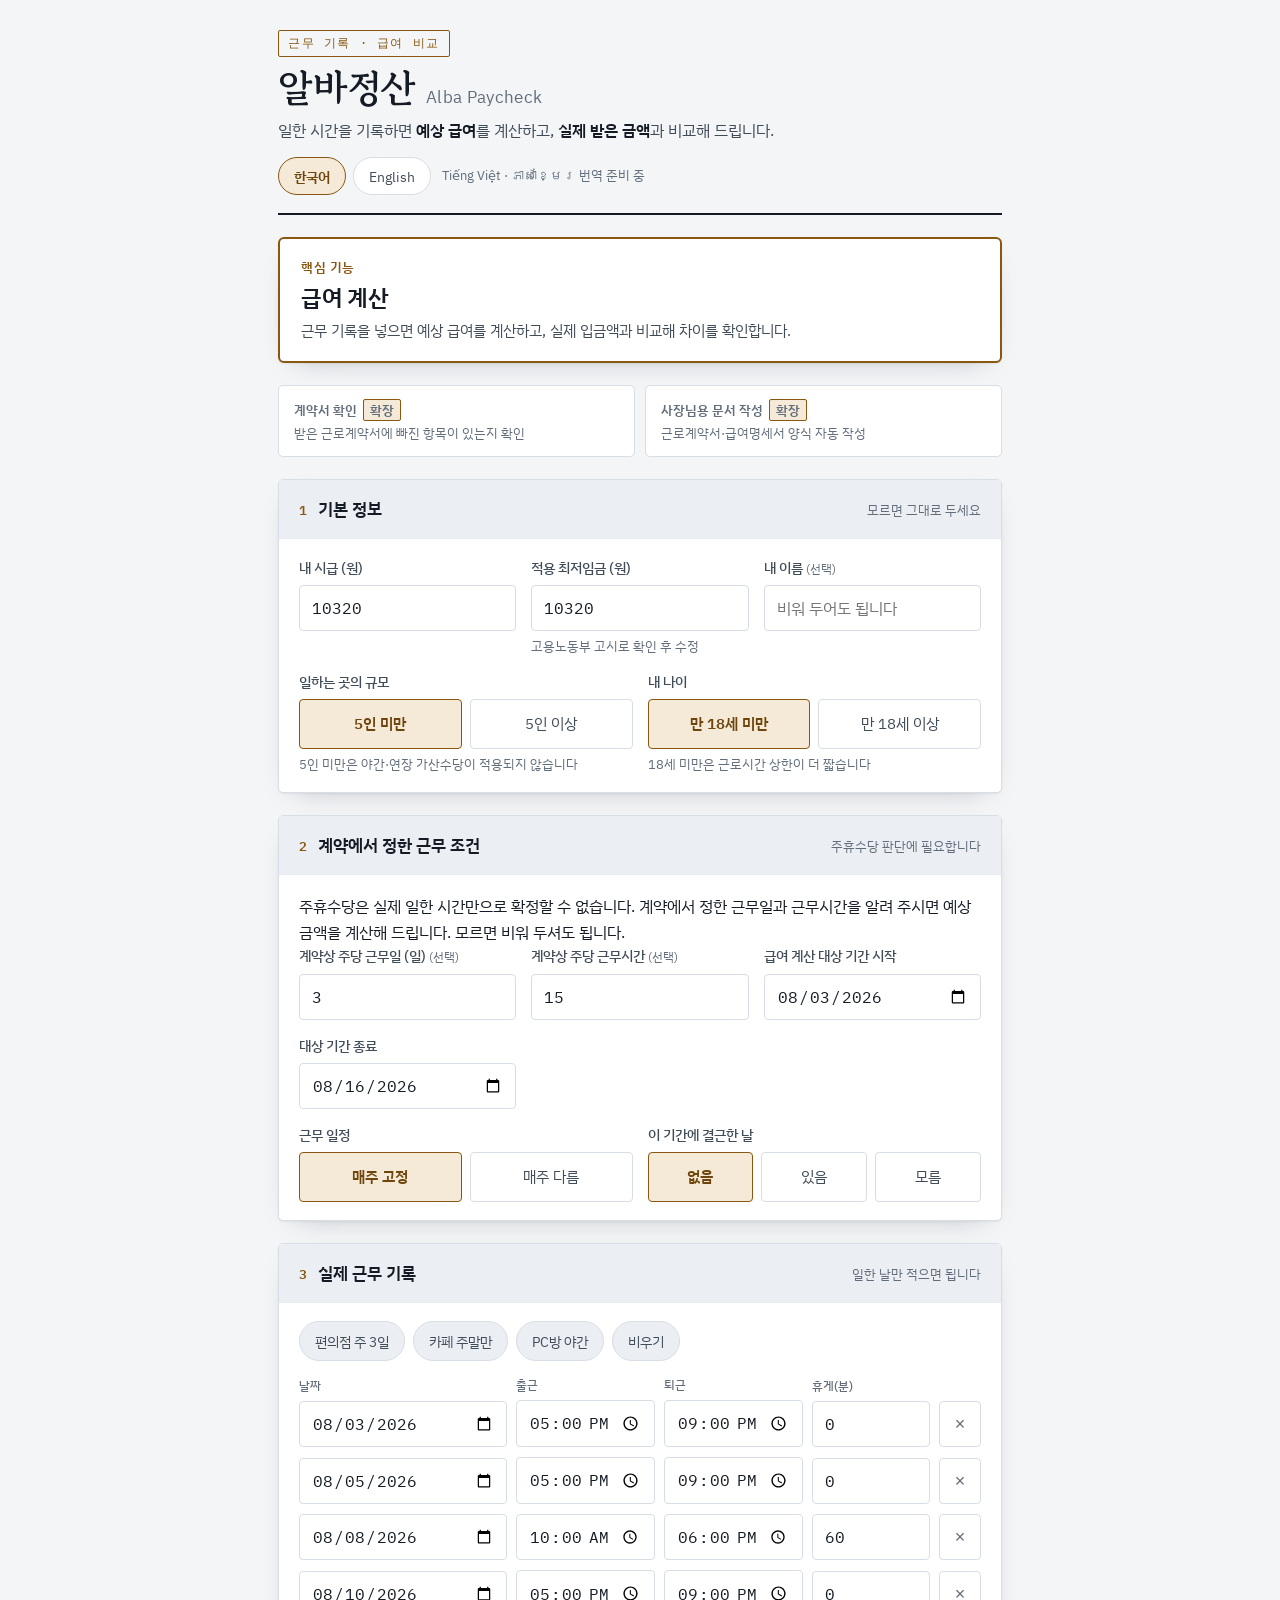
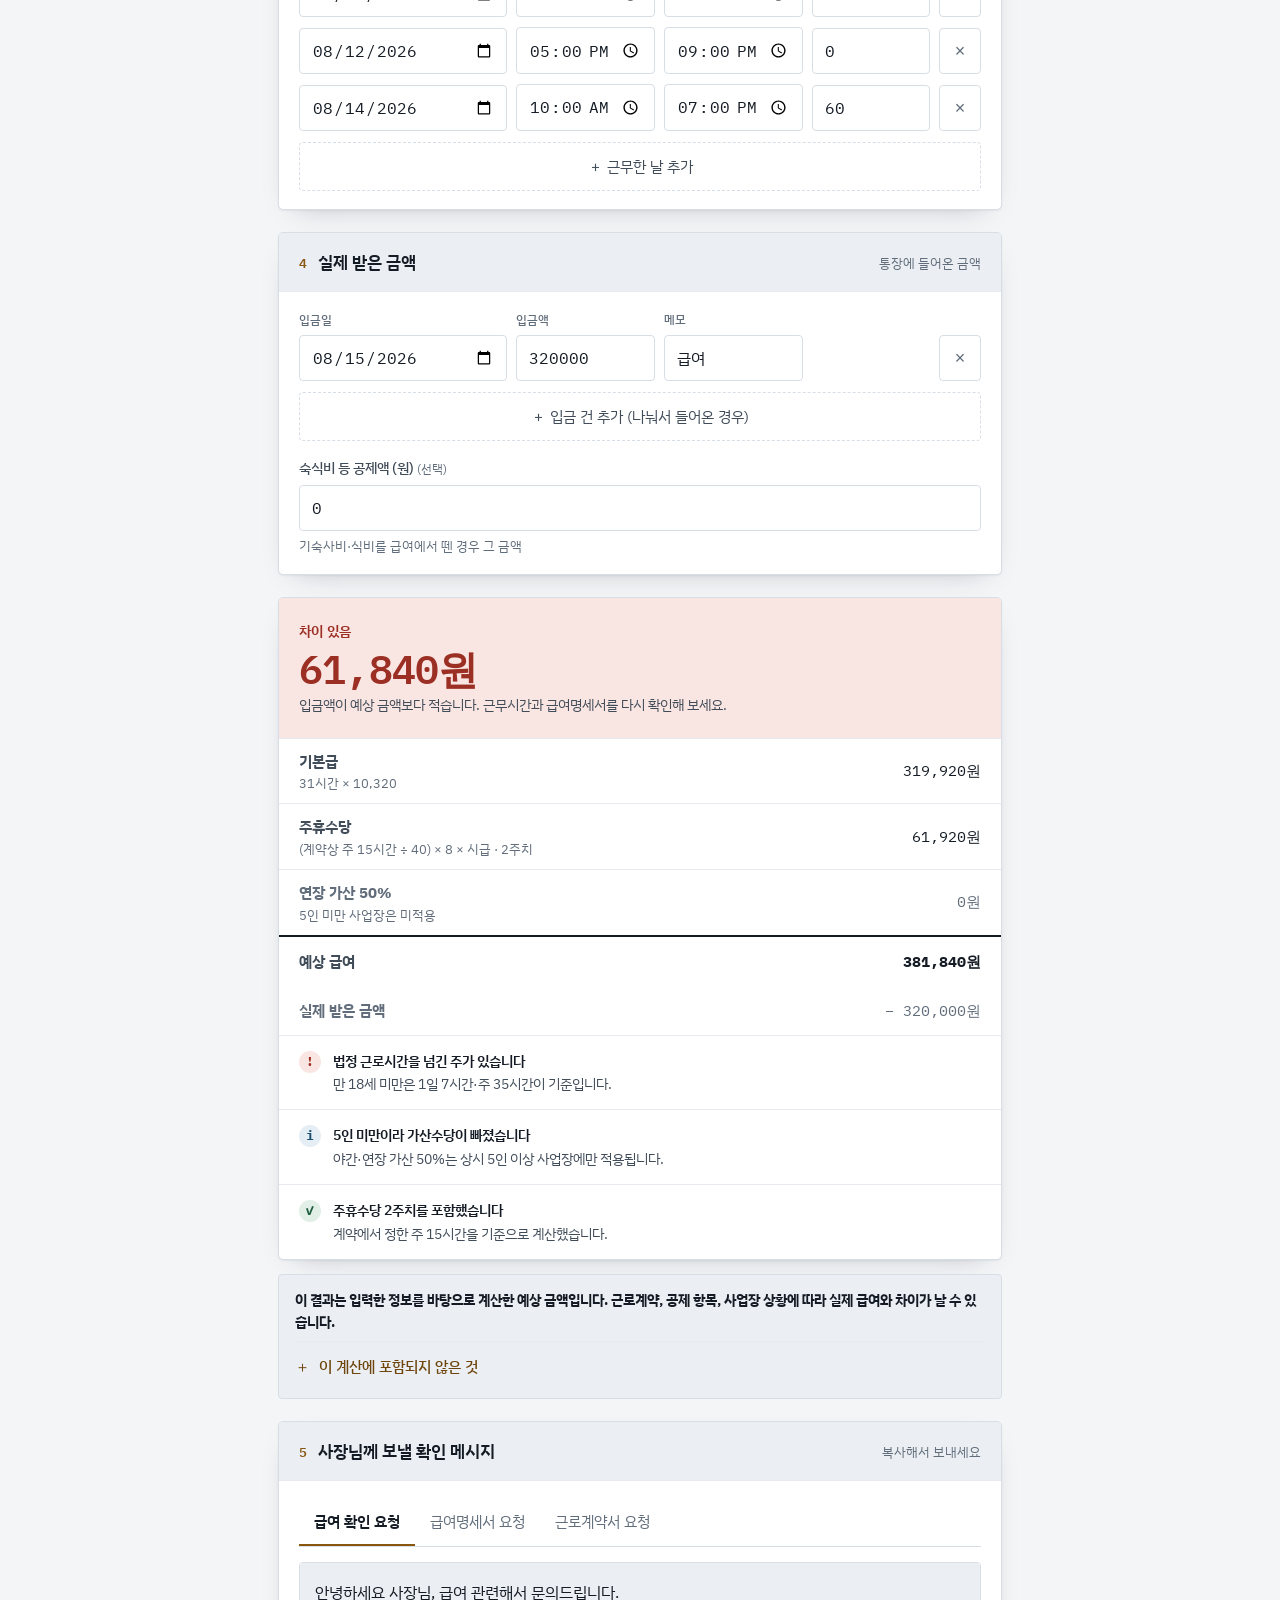
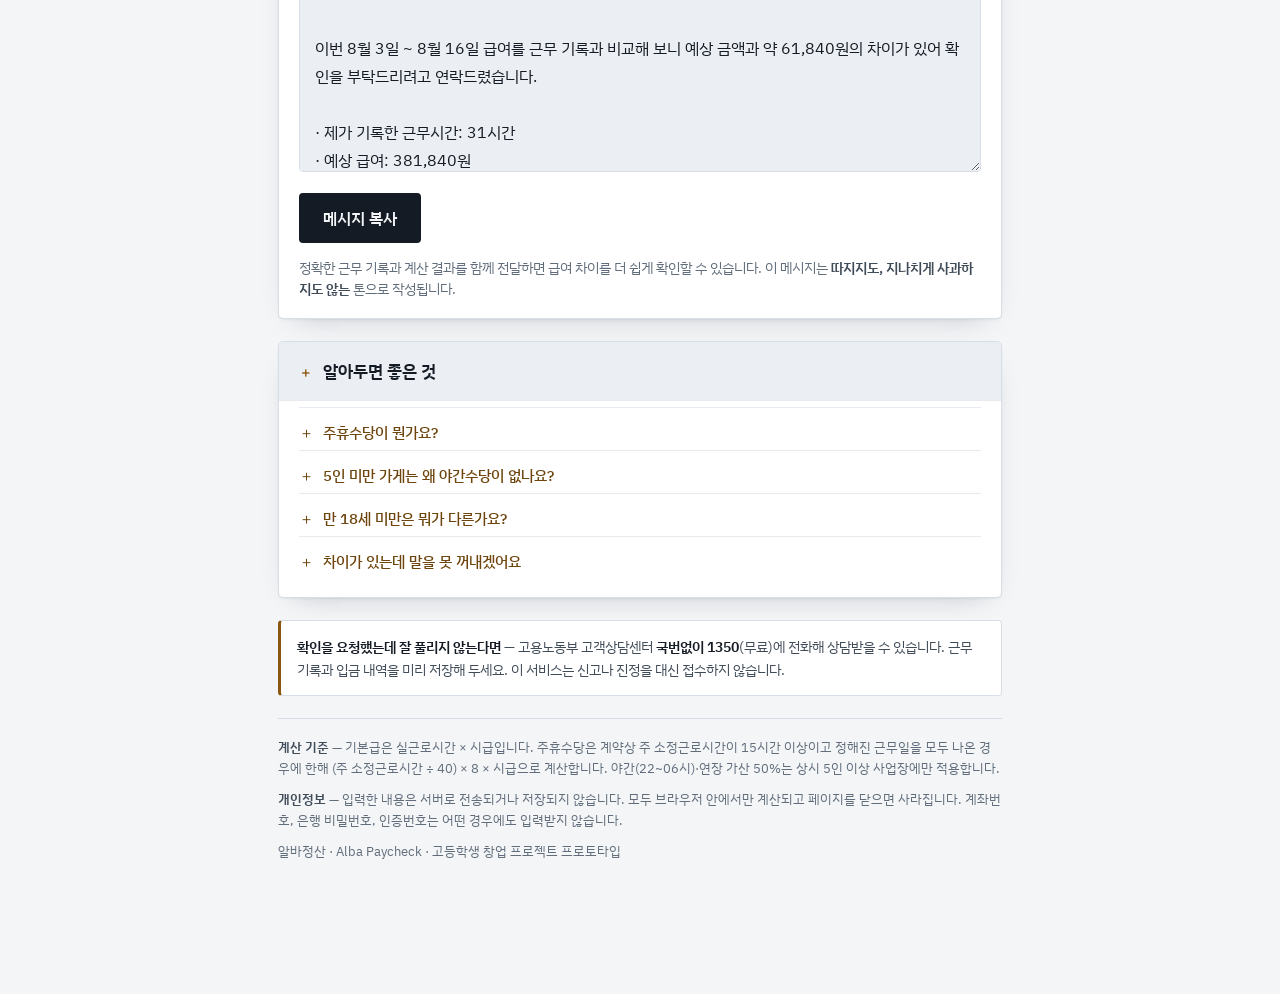
==== commit edb5eac6: "확장 기능에서 급여 계산으로 돌아오지 못하던 문제 수정 급여 계산 카드가 div라 클릭이 되지 않아, 확장 기능으로 이동하면 돌아올 수단이 없었다. 세 기능을 모두 버튼으로 바꾸고" ====
--- a/index.html
+++ b/index.html
@@ -83,11 +83,17 @@
   .langsoon{font-size:13px;color:var(--ink-faint);padding-left:4px}
 
   /* ── 기능 선택 ── */
-  .primary{background:var(--sheet);border:2px solid var(--brass);border-radius:6px;
-    box-shadow:var(--shadow);padding:20px 22px;display:flex;flex-direction:column;gap:6px}
-  .primary .tag{font-size:12.5px;font-weight:600;color:var(--brass);letter-spacing:.04em}
-  .primary h2{margin:0;font-size:23px;font-weight:600;letter-spacing:-.01em}
-  .primary p{margin:0;font-size:14.5px;color:var(--ink-soft);line-height:1.6}
+  .primary{width:100%;text-align:left;font-family:inherit;cursor:pointer;
+    background:var(--sunk);border:1px solid var(--rule);border-radius:6px;
+    padding:20px 22px;display:flex;flex-direction:column;gap:6px;min-height:var(--tap)}
+  .primary[aria-pressed="true"]{background:var(--sheet);border:2px solid var(--brass);
+    padding:19px 21px;box-shadow:var(--shadow)}
+  .primary .tag{font-size:12.5px;font-weight:600;color:var(--ink-faint);letter-spacing:.04em}
+  .primary[aria-pressed="true"] .tag{color:var(--brass)}
+  .primary .ttl{font-size:23px;font-weight:600;letter-spacing:-.01em;color:var(--ink-soft)}
+  .primary[aria-pressed="true"] .ttl{color:var(--ink)}
+  .primary .dsc{font-size:14.5px;color:var(--ink-faint);line-height:1.6}
+  .primary[aria-pressed="true"] .dsc{color:var(--ink-soft)}
   .secondary{display:grid;grid-template-columns:1fr 1fr;gap:10px}
   .secondary button{font-family:inherit;text-align:left;cursor:pointer;background:var(--sheet);
     border:1px solid var(--rule);border-radius:5px;padding:13px 15px;display:flex;
@@ -266,11 +272,11 @@
     </div>
   </header>
 
-  <div class="primary">
+  <button class="primary" type="button" data-mode="calc" aria-pressed="true">
     <span class="tag" data-i18n="coretag">핵심 기능</span>
-    <h2 data-i18n="coretitle">급여 계산</h2>
-    <p data-i18n="coredesc">근무 기록을 넣으면 예상 급여를 계산하고, 실제 입금액과 비교해 차이를 확인합니다.</p>
-  </div>
+    <span class="ttl" data-i18n="coretitle">급여 계산</span>
+    <span class="dsc" data-i18n="coredesc">근무 기록을 넣으면 예상 급여를 계산하고, 실제 입금액과 비교해 차이를 확인합니다.</span>
+  </button>
 
   <div class="secondary">
     <button type="button" data-mode="checker" aria-pressed="false">
@@ -789,7 +795,7 @@
 
   /* ══════════════ 공통 ══════════════ */
   var rowsEl=document.getElementById("rows"), depsEl=document.getElementById("deps");
-  var tpl="ask", docTpl="contract";
+  var tpl="ask", docTpl="contract", mode="calc";
 
   function won(n){ return Math.round(n).toLocaleString("ko-KR") + (lang==="en" ? " KRW" : "원"); }
   function hrs(n){ var v=Math.round(n*100)/100; return lang==="en" ? v+" h" : v.toLocaleString("ko-KR")+"시간"; }
@@ -1032,7 +1038,7 @@
 
   function renderSticky(r){
     var el=document.getElementById("sticky");
-    if(r.state==="empty"){ el.hidden=true; return; }
+    if(mode!=="calc" || r.state==="empty"){ el.hidden=true; return; }
     el.hidden=false;
     document.getElementById("sk-due").textContent=won(r.due);
     document.getElementById("sk-paid").textContent=won(r.paid);
@@ -1453,20 +1459,19 @@
     });
   });
 
-  document.querySelectorAll(".secondary [data-mode]").forEach(function(b){
-    b.addEventListener("click", function(){
-      var on = b.getAttribute("aria-pressed")==="true";
-      document.querySelectorAll(".secondary [data-mode]").forEach(function(x){ x.setAttribute("aria-pressed","false"); });
-      document.getElementById("checker").hidden=true;
-      document.getElementById("owner").hidden=true;
-      document.getElementById("calc").hidden=false;
-      if(!on){
-        b.setAttribute("aria-pressed","true");
-        document.getElementById(b.dataset.mode).hidden=false;
-        document.getElementById("calc").hidden=true;
-      }
-      window.scrollTo({top:0,behavior:"smooth"});
+  function setMode(m){
+    mode = m;
+    ["calc","checker","owner"].forEach(function(id){
+      document.getElementById(id).hidden = (id !== m);
     });
+    document.querySelectorAll("[data-mode]").forEach(function(x){
+      x.setAttribute("aria-pressed", x.dataset.mode===m ? "true" : "false");
+    });
+    render();
+    window.scrollTo({top:0, behavior:"smooth"});
+  }
+  document.querySelectorAll("[data-mode]").forEach(function(b){
+    b.addEventListener("click", function(){ setMode(b.dataset.mode); });
   });
 
   document.querySelectorAll("[data-lang]").forEach(function(b){
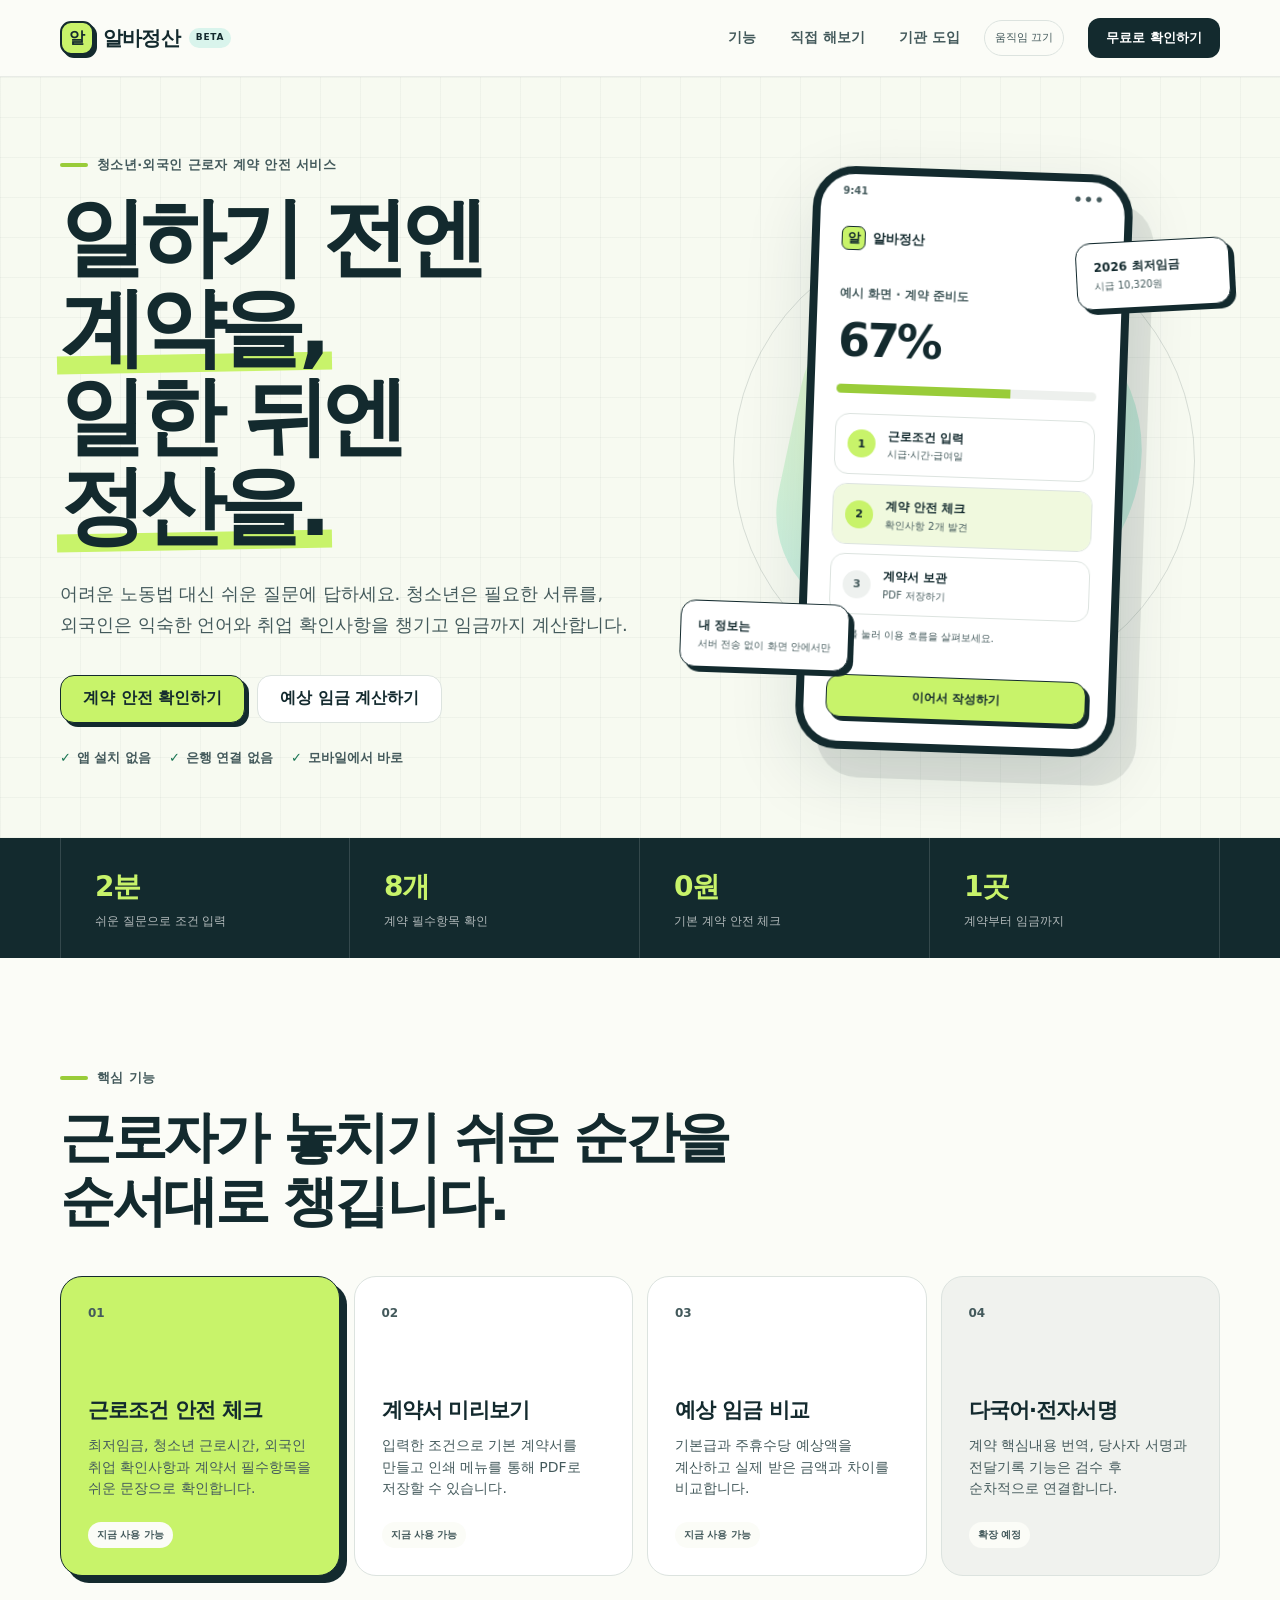
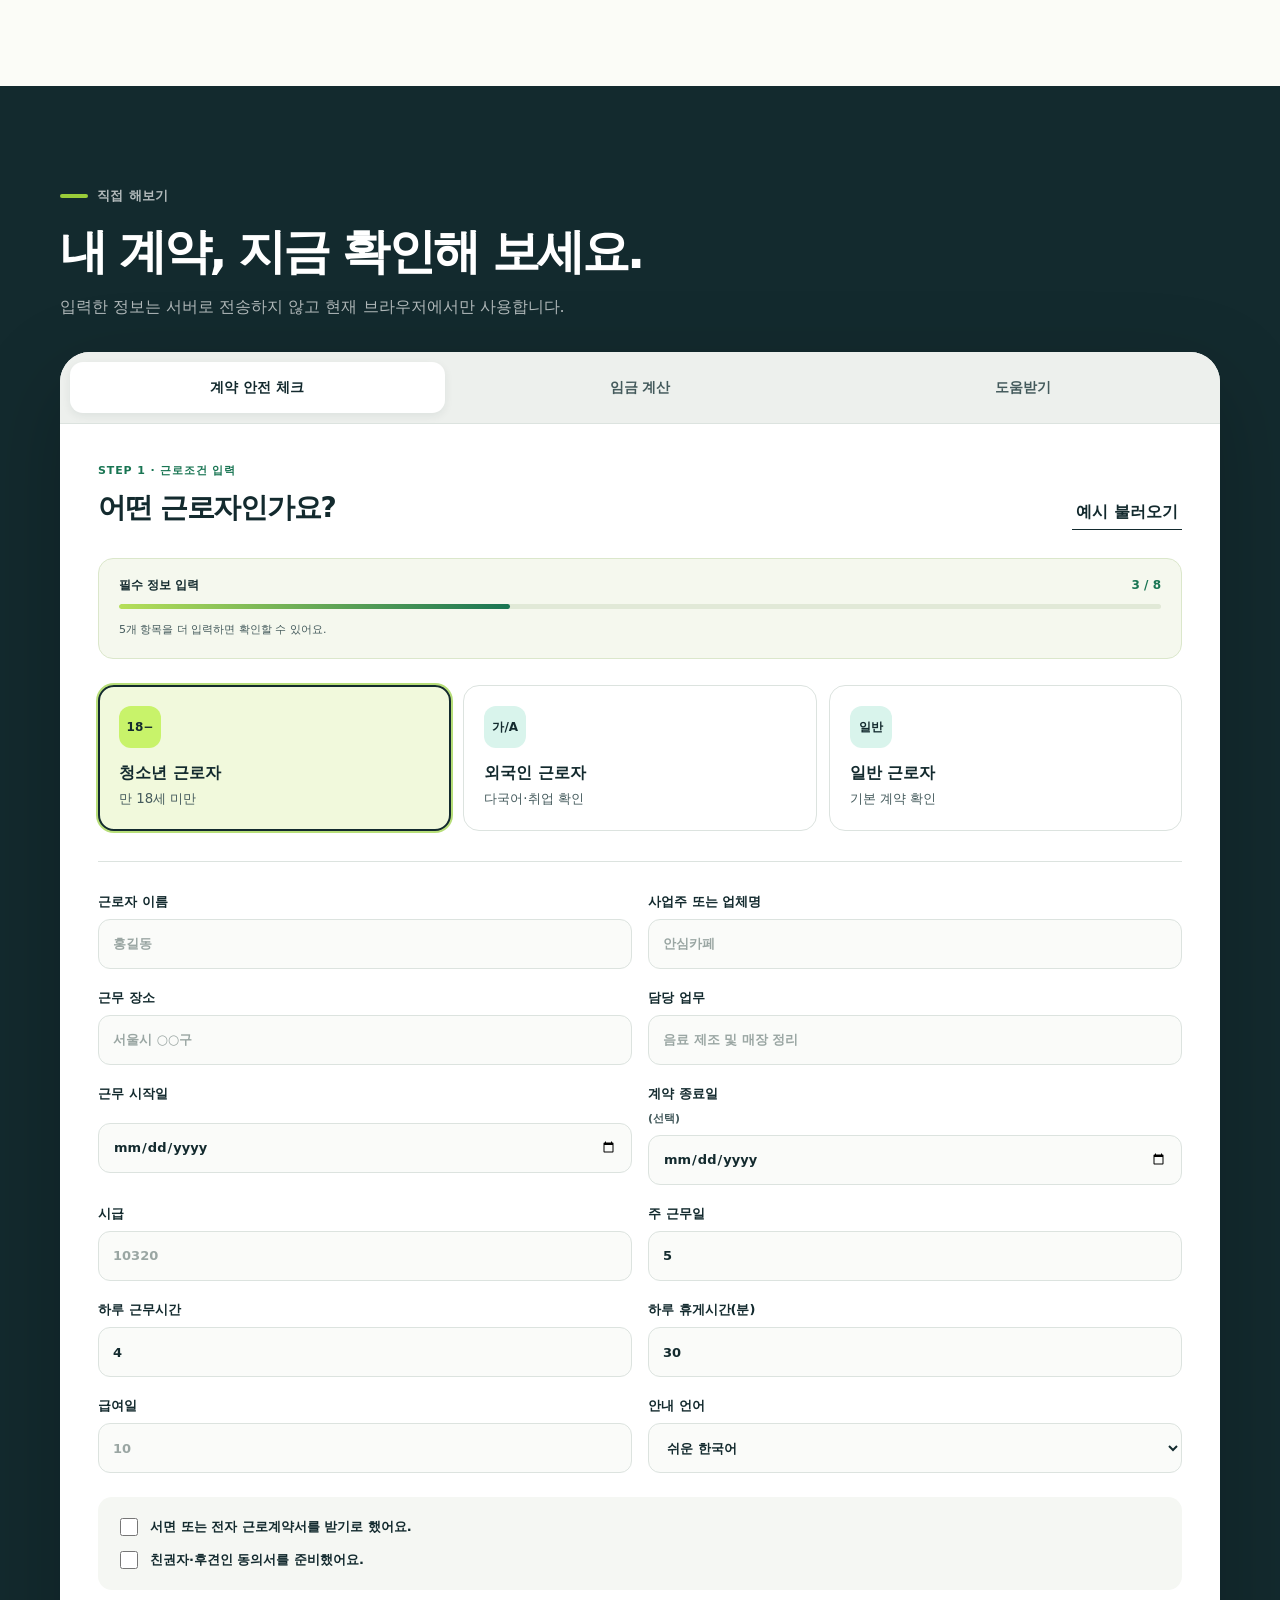
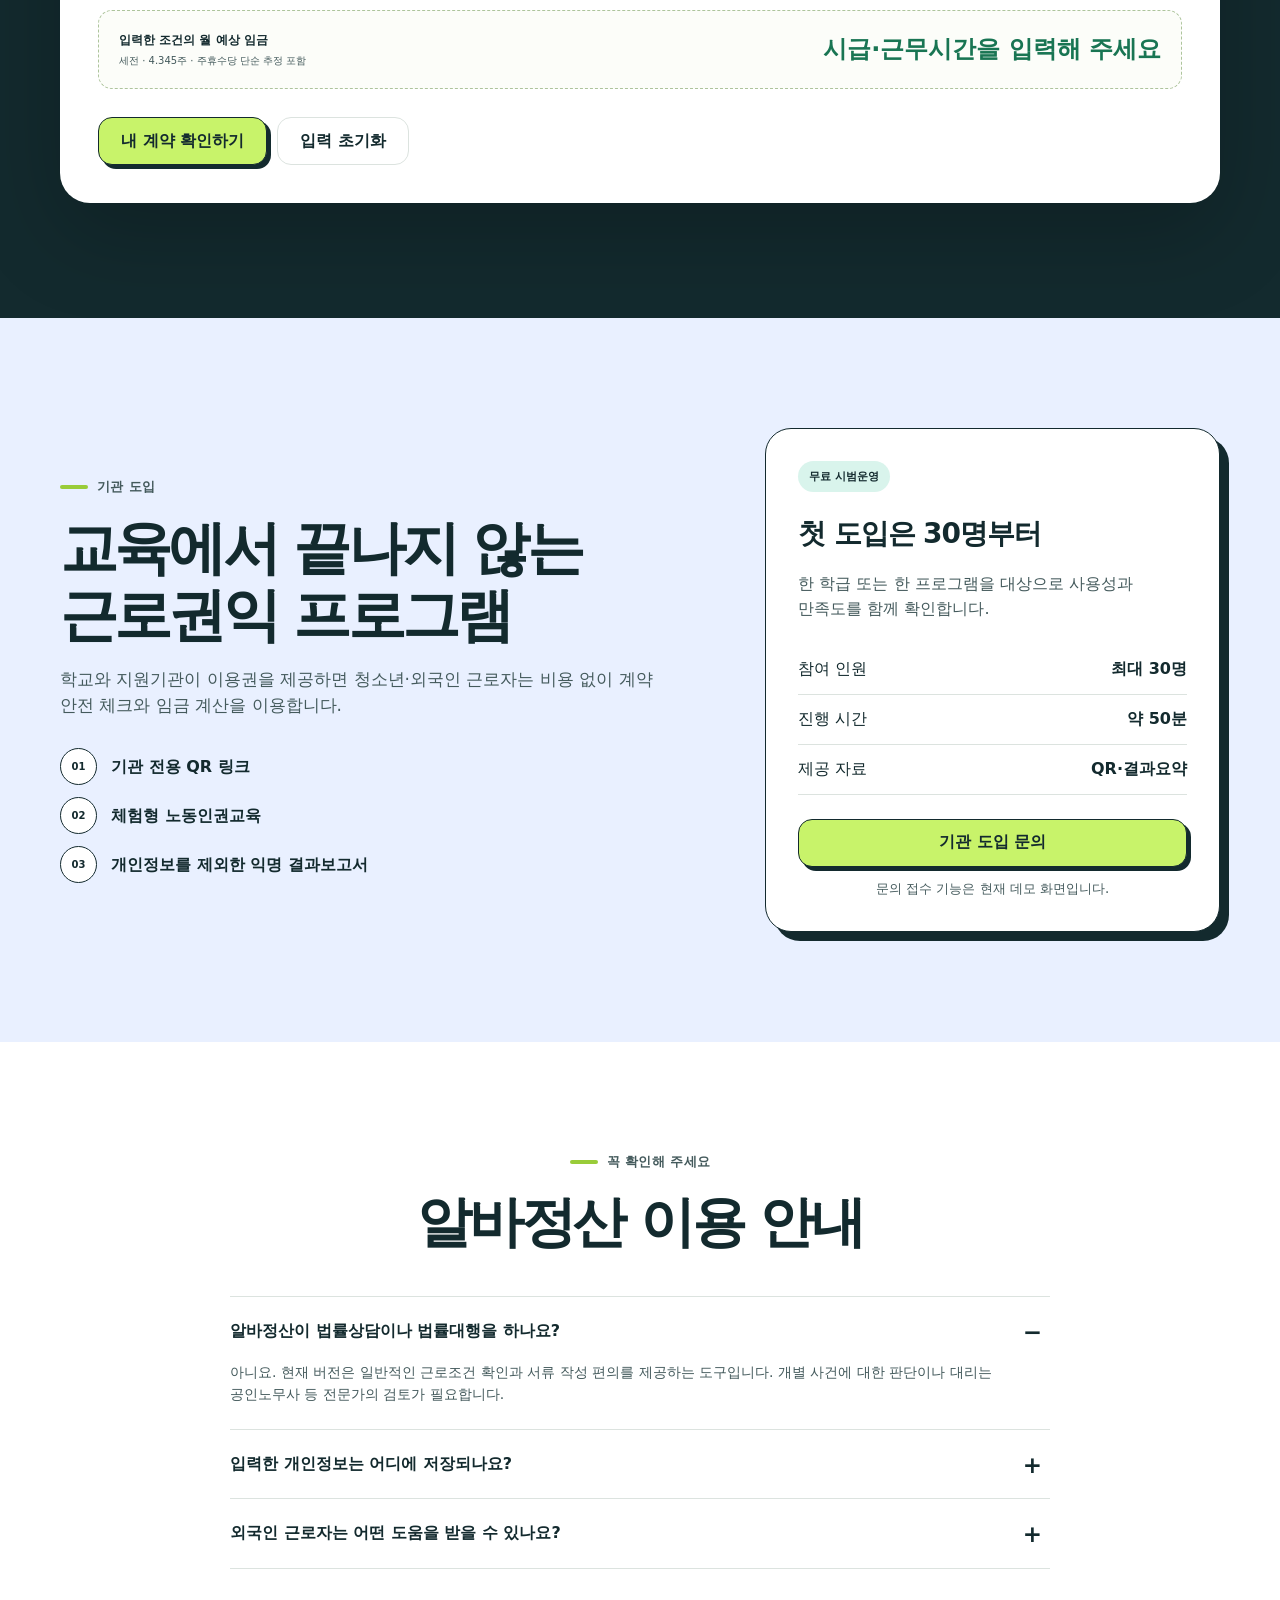
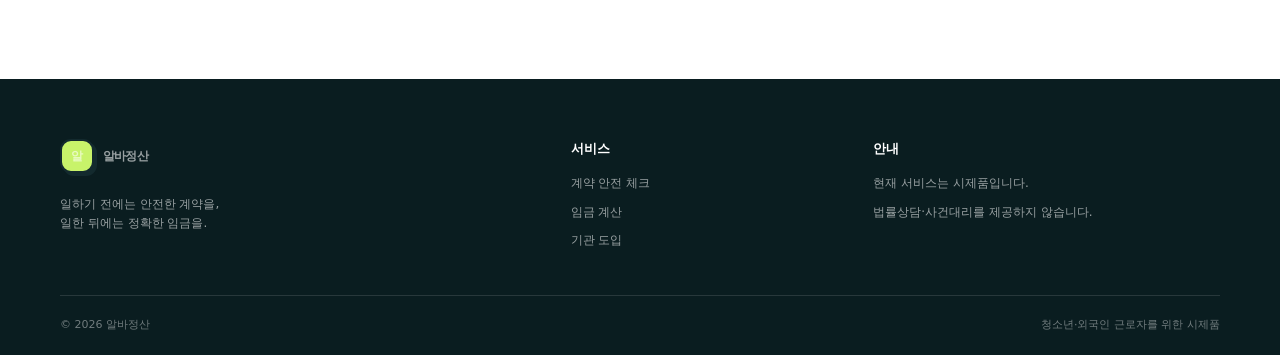
==== commit bb70ab3a: "PPT 시제품으로 업데이트 및 반응형 동적 UI 개선 계약 입력 진행률, 실시간 임금 미리보기, 단계별 데모, 접근성 및 동작 줄이기 지원. 입력값은 서버 전송 또는 자동 저장하지" ====
--- a/index.html
+++ b/index.html
@@ -1,1542 +1,356 @@
 <!doctype html>
 <html lang="ko">
-<head>
-<meta charset="utf-8">
-<meta name="viewport" content="width=device-width, initial-scale=1, viewport-fit=cover">
-<title>알바정산 — 내 근무 기록과 월급을 간편하게 비교하세요</title>
-<meta name="description" content="근무 기록만 넣으면 주휴수당까지 계산해 드립니다. 만 18세 미만 연소근로자 기준(1일 7시간·주 35시간), 야간근로 제한, 숙식비 공제 후 실수령 시급까지 확인하고, 사장님께 보낼 문의 메시지와 표준 근로계약서·급여명세서까지 자동으로 만들어 줍니다.">
-<meta name="theme-color" content="#F3F5F7" media="(prefers-color-scheme: light)">
-<meta name="theme-color" content="#0F151C" media="(prefers-color-scheme: dark)">
-<meta name="color-scheme" content="light dark">
-<link rel="icon" href="data:image/svg+xml,%3Csvg xmlns='http://www.w3.org/2000/svg' viewBox='0 0 100 100'%3E%3Crect width='100' height='100' rx='18' fill='%239C6415'/%3E%3Cpath d='M28 24h44v52l-11-7-11 7-11-7-11 7z' fill='%23fff'/%3E%3Crect x='37' y='38' width='26' height='5' rx='2.5' fill='%239C6415'/%3E%3Crect x='37' y='51' width='18' height='5' rx='2.5' fill='%239C6415'/%3E%3C/svg%3E">
-<link rel="apple-touch-icon" href="data:image/svg+xml,%3Csvg xmlns='http://www.w3.org/2000/svg' viewBox='0 0 100 100'%3E%3Crect width='100' height='100' rx='18' fill='%239C6415'/%3E%3Cpath d='M28 24h44v52l-11-7-11 7-11-7-11 7z' fill='%23fff'/%3E%3Crect x='37' y='38' width='26' height='5' rx='2.5' fill='%239C6415'/%3E%3Crect x='37' y='51' width='18' height='5' rx='2.5' fill='%239C6415'/%3E%3C/svg%3E">
-<meta property="og:type" content="website">
-<meta property="og:title" content="알바정산 (Alba Paycheck)">
-<meta property="og:description" content="근무 기록만 넣으면 주휴수당까지 계산해 드립니다. 만 18세 미만 연소근로자 기준(1일 7시간·주 35시간), 야간근로 제한, 숙식비 공제 후 실수령 시급까지 확인하고, 사장님께 보낼 문의 메시지와 표준 근로계약서·급여명세서까지 자동으로 만들어 줍니다.">
-<meta property="og:locale" content="ko_KR">
-<meta name="twitter:card" content="summary">
-<link rel="preconnect" href="https://fonts.googleapis.com">
-<link rel="preconnect" href="https://fonts.gstatic.com" crossorigin>
-<link rel="stylesheet" href="https://fonts.googleapis.com/css2?family=Gowun+Batang:wght@700&family=IBM+Plex+Mono:wght@400;500;600&family=IBM+Plex+Sans+KR:wght@400;500;600&display=swap">
-
-<style>
-  :root{
-    --ground:#F3F5F7; --sheet:#FFFFFF; --sunk:#EBEEF2;
-    --ink:#141B24; --ink-soft:#414C59; --ink-faint:#616D7B;
-    --rule:#D8DEE5; --rule-soft:#E7EBEF;
-    --brass:#8A5711; --brass-ink:#6E450C; --brass-lift:#F5EAD8;
-    --short:#9C2F24; --short-lift:#F9E5E2;
-    --ok:#20604070; --ok-solid:#1F5E3F; --ok-lift:#E1EFE7;
-    --info:#1B4F72; --info-lift:#E6EEF5;
-    --shadow:0 1px 2px rgba(20,27,36,.05), 0 10px 28px -18px rgba(20,27,36,.35);
-    --tap:46px;
-  }
-  @media (prefers-color-scheme: dark){
-    :root:not([data-theme="light"]){
-      --ground:#0F151C; --sheet:#19212A; --sunk:#131A22;
-      --ink:#EDF0F3; --ink-soft:#B2BCC7; --ink-faint:#8C97A3;
-      --rule:#2C3644; --rule-soft:#222C37;
-      --brass:#E8B461; --brass-ink:#F2CD8B; --brass-lift:#2E2517;
-      --short:#EE9083; --short-lift:#331F1C;
-      --ok-solid:#7FD0A5; --ok-lift:#16281F;
-      --info:#8FBEE4; --info-lift:#16232E;
-      --shadow:0 1px 2px rgba(0,0,0,.3), 0 10px 28px -18px rgba(0,0,0,.7);
-    }
-  }
-  :root[data-theme="dark"]{
-    --ground:#0F151C; --sheet:#19212A; --sunk:#131A22;
-    --ink:#EDF0F3; --ink-soft:#B2BCC7; --ink-faint:#8C97A3;
-    --rule:#2C3644; --rule-soft:#222C37;
-    --brass:#E8B461; --brass-ink:#F2CD8B; --brass-lift:#2E2517;
-    --short:#EE9083; --short-lift:#331F1C;
-    --ok-solid:#7FD0A5; --ok-lift:#16281F;
-    --info:#8FBEE4; --info-lift:#16232E;
-    --shadow:0 1px 2px rgba(0,0,0,.3), 0 10px 28px -18px rgba(0,0,0,.7);
-  }
-
-  *{box-sizing:border-box}
-  html{-webkit-text-size-adjust:100%}
-  body{
-    margin:0;background:var(--ground);color:var(--ink);
-    font-family:"IBM Plex Sans KR","Malgun Gothic",system-ui,sans-serif;
-    font-size:16px;line-height:1.65;-webkit-font-smoothing:antialiased;
-  }
-  .wrap{max-width:760px;margin:0 auto;padding:30px 18px 132px;display:flex;flex-direction:column;gap:22px}
-
-  /* ── 머리말 ── */
-  .mast{display:flex;flex-direction:column;gap:9px;padding-bottom:18px;border-bottom:2px solid var(--ink)}
-  .mast h1{font-family:"Gowun Batang","Batang",serif;font-weight:700;font-size:38px;line-height:1.1;margin:0}
-  .mast h1 em{font-style:normal;font-size:17px;font-weight:400;color:var(--ink-faint);
-    font-family:"IBM Plex Sans KR",sans-serif;margin-left:10px;letter-spacing:.02em}
-  .mast .dek{margin:0;color:var(--ink-soft);font-size:16px;max-width:56ch}
-  .mast .dek b{color:var(--ink);font-weight:600}
-  .stamp{align-self:flex-start;font-family:"IBM Plex Mono",monospace;font-size:11.5px;
-    letter-spacing:.14em;text-transform:uppercase;color:var(--brass);
-    border:1px solid var(--brass);border-radius:2px;padding:3px 9px}
-
-  /* ── 언어 ── */
-  .langbar{display:flex;gap:7px;align-items:center;flex-wrap:wrap;margin-top:5px}
-  .langbar button{font-family:inherit;font-size:14px;cursor:pointer;color:var(--ink-soft);
-    background:var(--sheet);border:1px solid var(--rule);border-radius:100px;padding:7px 15px;min-height:38px}
-  .langbar button[aria-pressed="true"]{border-color:var(--brass);color:var(--brass-ink);
-    background:var(--brass-lift);font-weight:600}
-  .langsoon{font-size:13px;color:var(--ink-faint);padding-left:4px}
-
-  /* ── 기능 선택 ── */
-  .primary{width:100%;text-align:left;font-family:inherit;cursor:pointer;
-    background:var(--sunk);border:1px solid var(--rule);border-radius:6px;
-    padding:20px 22px;display:flex;flex-direction:column;gap:6px;min-height:var(--tap)}
-  .primary[aria-pressed="true"]{background:var(--sheet);border:2px solid var(--brass);
-    padding:19px 21px;box-shadow:var(--shadow)}
-  .primary .tag{font-size:12.5px;font-weight:600;color:var(--ink-faint);letter-spacing:.04em}
-  .primary[aria-pressed="true"] .tag{color:var(--brass)}
-  .primary .ttl{font-size:23px;font-weight:600;letter-spacing:-.01em;color:var(--ink-soft)}
-  .primary[aria-pressed="true"] .ttl{color:var(--ink)}
-  .primary .dsc{font-size:14.5px;color:var(--ink-faint);line-height:1.6}
-  .primary[aria-pressed="true"] .dsc{color:var(--ink-soft)}
-  .secondary{display:grid;grid-template-columns:1fr 1fr;gap:10px}
-  .secondary button{font-family:inherit;text-align:left;cursor:pointer;background:var(--sheet);
-    border:1px solid var(--rule);border-radius:5px;padding:13px 15px;display:flex;
-    flex-direction:column;gap:3px;min-height:var(--tap)}
-  .secondary button b{font-size:15px;font-weight:600;color:var(--ink-soft)}
-  .secondary button span{font-size:12.5px;color:var(--ink-faint);line-height:1.45}
-  .secondary button[aria-pressed="true"]{border-color:var(--brass);background:var(--brass-lift)}
-  .secondary button[aria-pressed="true"] b{color:var(--brass-ink)}
-  .ext{display:inline-block;font-size:11px;font-weight:600;color:var(--brass-ink);
-    background:var(--brass-lift);border:1px solid var(--brass);border-radius:2px;padding:1px 6px;margin-left:6px}
-  [hidden]{display:none !important}
-
-  /* ── 카드 ── */
-  .step{background:var(--sheet);border:1px solid var(--rule);border-radius:5px;box-shadow:var(--shadow);overflow:hidden}
-  .step > header{display:flex;align-items:baseline;gap:11px;padding:15px 20px;
-    border-bottom:1px solid var(--rule-soft);background:var(--sunk)}
-  .step > header .no{font-family:"IBM Plex Mono",monospace;font-size:13px;font-weight:600;color:var(--brass)}
-  .step > header h3{font-size:17px;font-weight:600;margin:0}
-  .step > header .hint{margin-left:auto;font-size:13px;color:var(--ink-faint)}
-  .body{padding:18px 20px}
-
-  .grid{display:grid;grid-template-columns:repeat(auto-fit,minmax(168px,1fr));gap:15px}
-  .field{display:flex;flex-direction:column;gap:6px}
-  .field > label,.lbl{font-size:13.5px;font-weight:500;color:var(--ink-soft)}
-  .field .note{font-size:12.5px;color:var(--ink-faint);line-height:1.5}
-  .opt{font-size:12px;color:var(--ink-faint);font-weight:400}
-  .full{grid-column:1/-1}
-
-  input[type=text],input[type=number],input[type=date],input[type=time],select,textarea{
-    font-family:inherit;font-size:16px;color:var(--ink);background:var(--sheet);
-    border:1px solid var(--rule);border-radius:4px;padding:11px 12px;width:100%;
-    min-height:var(--tap);font-variant-numeric:tabular-nums;
-  }
-  input[type=number],input[type=time],input[type=date]{font-family:"IBM Plex Mono","IBM Plex Sans KR",monospace}
-  input:focus-visible,select:focus-visible,button:focus-visible,textarea:focus-visible{
-    outline:2px solid var(--brass);outline-offset:2px}
-
-  .choice{display:flex;gap:8px;flex-wrap:wrap}
-  .choice input{position:absolute;opacity:0;pointer-events:none}
-  .choice label{flex:1;min-width:96px;text-align:center;cursor:pointer;border:1px solid var(--rule);
-    border-radius:4px;padding:12px 8px;font-size:14.5px;color:var(--ink-soft);background:var(--sheet);
-    min-height:var(--tap);display:flex;align-items:center;justify-content:center}
-  .choice input:checked + label{border-color:var(--brass);color:var(--brass-ink);
-    background:var(--brass-lift);font-weight:600}
-  .choice input:focus-visible + label{outline:2px solid var(--brass);outline-offset:2px}
-
-  .presets{display:flex;gap:8px;flex-wrap:wrap;margin-bottom:14px}
-  .presets button{font-family:inherit;font-size:13.5px;cursor:pointer;color:var(--ink-soft);
-    background:var(--sunk);border:1px solid var(--rule);border-radius:100px;padding:9px 15px;min-height:40px}
-
-  /* ── 행 입력 ── */
-  .rows{display:flex;flex-direction:column;gap:10px}
-  .row{display:grid;grid-template-columns:1.5fr 1fr 1fr .85fr 42px;gap:9px;align-items:end}
-  .row label{display:flex;flex-direction:column;gap:5px;min-width:0}
-  .row label span{display:none;font-size:12px;font-weight:500;color:var(--ink-faint)}
-  .row:first-child label span{display:block}
-  .row .del{border:1px solid var(--rule);background:var(--sheet);color:var(--ink-faint);
-    height:var(--tap);border-radius:4px;cursor:pointer;font-size:18px;line-height:1}
-  .addrow{margin-top:11px;border:1px dashed var(--rule);background:transparent;color:var(--ink-soft);
-    width:100%;padding:13px;border-radius:4px;cursor:pointer;font-family:inherit;font-size:14.5px;min-height:var(--tap)}
-  @media (max-width:640px){
-    .row{grid-template-columns:1fr 1fr 44px;gap:9px 10px;padding-bottom:11px;border-bottom:1px solid var(--rule-soft)}
-    .row label span{display:block}
-    .row label:nth-child(1){grid-column:1/-1}
-    .row label:nth-child(4){grid-column:1}
-    .row .del{grid-column:3;grid-row:3}
-  }
-
-  /* ── 결과 ── */
-  .verdict{border:1px solid var(--rule);border-radius:5px;box-shadow:var(--shadow);overflow:hidden;background:var(--sheet)}
-  .verdict .head{padding:22px 20px;display:flex;flex-direction:column;gap:5px;border-bottom:1px solid var(--rule-soft)}
-  .verdict .kicker{font-size:13.5px;font-weight:600;letter-spacing:.02em}
-  .verdict .amount{font-family:"IBM Plex Mono",monospace;font-weight:600;font-size:40px;line-height:1.05;
-    letter-spacing:-.02em;font-variant-numeric:tabular-nums}
-  .verdict .sub{font-size:14px;color:var(--ink-soft);line-height:1.55}
-  .verdict[data-state="diff"] .head{background:var(--short-lift)}
-  .verdict[data-state="diff"] .amount,.verdict[data-state="diff"] .kicker{color:var(--short)}
-  .verdict[data-state="match"] .head{background:var(--ok-lift)}
-  .verdict[data-state="match"] .amount,.verdict[data-state="match"] .kicker{color:var(--ok-solid)}
-  .verdict[data-state="check"] .head{background:var(--info-lift)}
-  .verdict[data-state="check"] .amount,.verdict[data-state="check"] .kicker{color:var(--info)}
-  .verdict[data-state="over"] .head{background:var(--brass-lift)}
-  .verdict[data-state="over"] .amount,.verdict[data-state="over"] .kicker{color:var(--brass-ink)}
-
-  table.ledger{border-collapse:collapse;width:100%}
-  table.ledger td{padding:11px 20px;border-bottom:1px solid var(--rule-soft);font-size:15px}
-  table.ledger tr:last-child td{border-bottom:0}
-  table.ledger td:last-child{text-align:right;font-family:"IBM Plex Mono",monospace;
-    font-variant-numeric:tabular-nums;white-space:nowrap}
-  table.ledger .lbl small{display:block;font-size:12.5px;color:var(--ink-faint);line-height:1.45;
-    font-family:inherit;font-weight:400}
-  table.ledger tr.total td{font-weight:600;border-top:2px solid var(--ink);border-bottom:0;padding-top:13px;padding-bottom:13px}
-  table.ledger tr.muted td{color:var(--ink-faint)}
-
-  .flag{display:flex;gap:12px;padding:14px 20px;border-top:1px solid var(--rule-soft);font-size:14px;line-height:1.55}
-  .flag .mark{flex:none;width:22px;height:22px;border-radius:50%;display:grid;place-items:center;
-    font-size:13px;font-weight:700;margin-top:1px;font-family:"IBM Plex Mono",monospace}
-  .flag.warn .mark{background:var(--short-lift);color:var(--short)}
-  .flag.info .mark{background:var(--info-lift);color:var(--info)}
-  .flag.good .mark{background:var(--ok-lift);color:var(--ok-solid)}
-  .flag b{font-weight:600}
-  .flag p{margin:3px 0 0;color:var(--ink-soft);font-size:13.5px}
-
-
-  /* ── 메시지 ── */
-  .tabs{display:flex;border-bottom:1px solid var(--rule);margin-bottom:15px;overflow-x:auto}
-  .tabs button{font-family:inherit;font-size:14.5px;background:none;border:0;cursor:pointer;
-    padding:12px 15px;color:var(--ink-faint);border-bottom:2px solid transparent;white-space:nowrap;min-height:var(--tap)}
-  .tabs button[aria-selected="true"]{color:var(--ink);border-bottom-color:var(--brass);font-weight:600}
-  textarea{min-height:210px;resize:vertical;line-height:1.75;background:var(--sunk);padding:15px}
-  textarea.doc{min-height:400px;font-family:"IBM Plex Mono","IBM Plex Sans KR",monospace;font-size:13px}
-  .msgfoot{display:flex;gap:11px;align-items:center;margin-top:13px;flex-wrap:wrap}
-  .copy{font-family:inherit;font-size:16px;font-weight:600;cursor:pointer;background:var(--ink);
-    color:var(--ground);border:0;border-radius:4px;padding:14px 24px;min-height:var(--tap)}
-  .copied{font-size:14px;color:var(--ok-solid);font-weight:500}
-  .why{font-size:13.5px;color:var(--ink-faint);line-height:1.6;margin:14px 0 0}
-  .why b{color:var(--ink-soft);font-weight:600}
-
-  /* ── 안내 ── */
-  details{border-top:1px solid var(--rule-soft);padding:13px 0 3px}
-  details summary{cursor:pointer;font-size:14.5px;color:var(--brass-ink);font-weight:500;list-style:none;min-height:26px}
-  details summary::-webkit-details-marker{display:none}
-  details summary::before{content:"＋ ";font-family:"IBM Plex Mono",monospace}
-  details[open] summary::before{content:"− "}
-  details p,details li{font-size:13.5px;color:var(--ink-soft);line-height:1.65;margin:8px 0 0}
-  details ul{margin:8px 0 0;padding-left:20px}
-
-  .callout{background:var(--sheet);border:1px solid var(--rule);border-left:3px solid var(--brass);
-    border-radius:4px;padding:14px 16px;font-size:14px;color:var(--ink-soft);line-height:1.65}
-  .callout b{color:var(--ink);font-weight:600}
-  .limits{background:var(--sunk);border:1px solid var(--rule);border-radius:4px;padding:14px 16px;
-    font-size:13.5px;color:var(--ink-soft);line-height:1.65}
-
-  footer{border-top:1px solid var(--rule);padding-top:18px;display:flex;flex-direction:column;gap:9px}
-  footer p{margin:0;font-size:13px;color:var(--ink-faint);line-height:1.65}
-  footer b{color:var(--ink-soft);font-weight:600}
-
-  /* ── 하단 고정 요약 ── */
-  .sticky{position:fixed;left:0;right:0;bottom:0;z-index:20;background:var(--sheet);
-    border-top:1px solid var(--rule);box-shadow:0 -6px 24px -14px rgba(20,27,36,.4);
-    padding:11px 16px calc(11px + env(safe-area-inset-bottom));
-    display:flex;align-items:center;gap:14px}
-  .sticky .nums{display:flex;gap:16px;flex:1;min-width:0;flex-wrap:wrap}
-  .sticky .n{display:flex;flex-direction:column;line-height:1.3}
-  .sticky .n span{font-size:11.5px;color:var(--ink-faint)}
-  .sticky .n b{font-size:15px;font-family:"IBM Plex Mono",monospace;font-variant-numeric:tabular-nums}
-  .sticky .n.gap b{color:var(--short)}
-  .sticky button{font-family:inherit;font-size:14px;font-weight:600;cursor:pointer;background:var(--ink);
-    color:var(--ground);border:0;border-radius:4px;padding:11px 16px;min-height:42px;white-space:nowrap}
-  @media (min-width:761px){ .sticky{display:none} }
-
-  @media (max-width:560px){
-    .wrap{padding:22px 14px 128px}
-    .mast h1{font-size:31px}
-    .mast h1 em{display:block;margin:4px 0 0;font-size:15px}
-    .verdict .amount{font-size:34px}
-    .body{padding:16px}
-    .secondary{grid-template-columns:1fr}
-    table.ledger td{padding-left:16px;padding-right:16px}
-    .flag{padding-left:16px;padding-right:16px}
-  }
-  @media (prefers-reduced-motion:reduce){*{transition:none !important}}
-</style>
-</head>
-<body>
-<div class="wrap">
-
-  <header class="mast">
-    <span class="stamp" data-i18n="stamp">근무 기록 · 급여 비교</span>
-    <h1><span data-i18n="brand">알바정산</span><em>Alba Paycheck</em></h1>
-    <p class="dek" data-i18n-html="dek">일한 시간을 기록하면 <b>예상 급여</b>를 계산하고, <b>실제 받은 금액</b>과 비교해 드립니다.</p>
-    <div class="langbar">
-      <button type="button" data-lang="ko" aria-pressed="true">한국어</button>
-      <button type="button" data-lang="en" aria-pressed="false">English</button>
-      <span class="langsoon" data-i18n="langsoon">Tiếng Việt · ភាសាខ្មែរ 번역 준비 중</span>
-    </div>
-  </header>
-
-  <button class="primary" type="button" data-mode="calc" aria-pressed="true">
-    <span class="tag" data-i18n="coretag">핵심 기능</span>
-    <span class="ttl" data-i18n="coretitle">급여 계산</span>
-    <span class="dsc" data-i18n="coredesc">근무 기록을 넣으면 예상 급여를 계산하고, 실제 입금액과 비교해 차이를 확인합니다.</span>
-  </button>
-
-  <div class="secondary">
-    <button type="button" data-mode="checker" aria-pressed="false">
-      <b><span data-i18n="m2">계약서 확인</span><span class="ext" data-i18n="extlabel">확장</span></b>
-      <span data-i18n="m2d">받은 근로계약서에 빠진 항목이 있는지 확인</span>
-    </button>
-    <button type="button" data-mode="owner" aria-pressed="false">
-      <b><span data-i18n="m3">사장님용 문서 작성</span><span class="ext" data-i18n="extlabel">확장</span></b>
-      <span data-i18n="m3d">근로계약서·급여명세서 양식 자동 작성</span>
-    </button>
-  </div>
-
-  <!-- ═══════════ 급여 계산 ═══════════ -->
-  <div id="calc">
-
-    <section class="step">
-      <header><span class="no">1</span><h3 data-i18n="s1">기본 정보</h3><span class="hint" data-i18n="s1h">모르면 그대로 두세요</span></header>
-      <div class="body">
-        <div class="grid">
-          <div class="field">
-            <label for="wage" data-i18n="f_wage">내 시급 (원)</label>
-            <input id="wage" type="number" inputmode="numeric" min="0" step="10" value="10320">
-          </div>
-          <div class="field">
-            <label for="minwage" data-i18n="f_min">적용 최저임금 (원)</label>
-            <input id="minwage" type="number" inputmode="numeric" min="0" step="10" value="10320">
-            <span class="note" data-i18n="f_min_n">고용노동부 고시로 확인 후 수정</span>
-          </div>
-          <div class="field">
-            <label for="name"><span data-i18n="f_name">내 이름</span> <span class="opt" data-i18n="optional">(선택)</span></label>
-            <input id="name" type="text" value="" autocomplete="off" placeholder="비워 두어도 됩니다">
-          </div>
-        </div>
-        <div class="grid" style="margin-top:15px">
-          <div class="field">
-            <span class="lbl" data-i18n="f_size">일하는 곳의 규모</span>
-            <div class="choice">
-              <input type="radio" name="size" id="size-small" value="small" checked><label for="size-small" data-i18n="f_size_s">5인 미만</label>
-              <input type="radio" name="size" id="size-big" value="big"><label for="size-big" data-i18n="f_size_b">5인 이상</label>
+  <head>
+    <meta charset="UTF-8" />
+    <meta name="viewport" content="width=device-width, initial-scale=1.0" />
+    <meta
+      name="description"
+      content="청소년·외국인 근로자를 위한 모바일 근로계약·임금 확인 서비스 알바정산"
+    />
+    <title>알바정산 | 계약부터 임금 확인까지</title>
+    <link rel="stylesheet" href="./styles.css" />
+    <meta name="theme-color" content="#132a2e" />
+    <link rel="icon" href="data:image/svg+xml,%3Csvg xmlns='http://www.w3.org/2000/svg' viewBox='0 0 64 64'%3E%3Crect width='64' height='64' rx='18' fill='%23c8f36a'/%3E%3Ctext x='32' y='44' font-size='39' font-family='sans-serif' font-weight='bold' text-anchor='middle' fill='%23132a2e'%3E알%3C/text%3E%3C/svg%3E" />
+  </head>
+  <body>
+    <a class="skip-link" href="#main">본문으로 바로가기</a>
+
+    <header class="site-header">
+      <div class="reading-progress" aria-hidden="true"><span id="readingProgress"></span></div>
+      <div class="container header-inner">
+        <a class="brand" href="#top" aria-label="알바정산 홈">
+          <span class="brand-mark" aria-hidden="true">알</span>
+          <span>알바정산</span>
+          <small>BETA</small>
+        </a>
+        <nav class="desktop-nav" aria-label="주요 메뉴">
+          <a href="#features">기능</a>
+          <a href="#workspace">직접 해보기</a>
+          <a href="#institutions">기관 도입</a>
+        </nav>
+        <button class="motion-toggle" id="motionToggle" type="button" aria-pressed="false" hidden>움직임 끄기</button>
+        <a class="button button-small button-dark" href="#workspace">무료로 확인하기</a>
+      </div>
+    </header>
+
+    <main id="main">
+      <section class="hero" id="top">
+        <div class="container hero-grid">
+          <div class="hero-copy">
+            <p class="eyebrow"><span></span> 청소년·외국인 근로자 계약 안전 서비스</p>
+            <h1>일하기 전엔 <em>계약을,</em><br />일한 뒤엔 <em>정산을.</em></h1>
+            <p class="hero-description">
+              어려운 노동법 대신 쉬운 질문에 답하세요. 청소년은 필요한 서류를,
+              외국인은 익숙한 언어와 취업 확인사항을 챙기고 임금까지 계산합니다.
+            </p>
+            <div class="hero-actions">
+              <button class="button button-primary" data-open-tool="contract">계약 안전 확인하기</button>
+              <button class="button button-ghost" data-open-tool="wage">예상 임금 계산하기</button>
             </div>
-            <span class="note" data-i18n="f_size_n">5인 미만은 야간·연장 가산수당이 적용되지 않습니다</span>
-          </div>
-          <div class="field">
-            <span class="lbl" data-i18n="f_age">내 나이</span>
-            <div class="choice">
-              <input type="radio" name="age" id="age-minor" value="minor" checked><label for="age-minor" data-i18n="f_age_m">만 18세 미만</label>
-              <input type="radio" name="age" id="age-adult" value="adult"><label for="age-adult" data-i18n="f_age_a">만 18세 이상</label>
+            <ul class="hero-points" aria-label="서비스 특징">
+              <li>앱 설치 없음</li>
+              <li>은행 연결 없음</li>
+              <li>모바일에서 바로</li>
+            </ul>
+          </div>
+
+          <div class="phone-stage" aria-label="알바정산 이용 과정 예시">
+            <div class="phone-card">
+              <div class="phone-top">
+                <span class="phone-time">9:41</span>
+                <span class="status-dots">● ● ●</span>
+              </div>
+              <div class="phone-body">
+                <div class="mini-brand"><span>알</span> 알바정산</div>
+                <p class="phone-kicker">예시 화면 · 계약 준비도</p>
+                <strong class="progress-number">67%</strong>
+                <div class="progress-track"><span></span></div>
+                <ol class="check-steps">
+                  <li class="done"><button class="preview-step" type="button" data-preview-step="0" aria-pressed="false"><b>1</b><span><strong>근로조건 입력</strong><small>시급·시간·급여일</small></span></button></li>
+                  <li class="done"><button class="preview-step" type="button" data-preview-step="1" aria-pressed="true"><b>2</b><span><strong>계약 안전 체크</strong><small>확인사항 2개 발견</small></span></button></li>
+                  <li><button class="preview-step" type="button" data-preview-step="2" aria-pressed="false"><b>3</b><span><strong>계약서 보관</strong><small>PDF 저장하기</small></span></button></li>
+                </ol>
+                <p class="preview-hint" id="previewHint">단계를 눌러 이용 흐름을 살펴보세요.</p>
+                <button class="button button-primary button-full" data-open-tool="contract">이어서 작성하기</button>
+              </div>
             </div>
-            <span class="note" data-i18n="f_age_n">18세 미만은 근로시간 상한이 더 짧습니다</span>
-          </div>
-        </div>
+            <div class="floating-note note-one"><b>2026 최저임금</b><span>시급 10,320원</span></div>
+            <div class="floating-note note-two"><b>내 정보는</b><span>서버 전송 없이 화면 안에서만</span></div>
+          </div>
+        </div>
+      </section>
+
+      <section class="stat-strip" aria-label="알바정산 핵심 정보">
+        <div class="container stat-grid">
+          <div><strong>2분</strong><span>쉬운 질문으로 조건 입력</span></div>
+          <div><strong>8개</strong><span>계약 필수항목 확인</span></div>
+          <div><strong>0원</strong><span>기본 계약 안전 체크</span></div>
+          <div><strong>1곳</strong><span>계약부터 임금까지</span></div>
+        </div>
+      </section>
+
+      <section class="section" id="features">
+        <div class="container">
+          <div class="section-heading">
+            <p class="eyebrow"><span></span> 핵심 기능</p>
+            <h2>근로자가 놓치기 쉬운 순간을<br />순서대로 챙깁니다.</h2>
+          </div>
+          <div class="feature-grid">
+            <article class="feature-card feature-primary">
+              <p class="feature-number">01</p>
+              <h3>근로조건 안전 체크</h3>
+              <p>최저임금, 청소년 근로시간, 외국인 취업 확인사항과 계약서 필수항목을 쉬운 문장으로 확인합니다.</p>
+              <span class="feature-tag">지금 사용 가능</span>
+            </article>
+            <article class="feature-card">
+              <p class="feature-number">02</p>
+              <h3>계약서 미리보기</h3>
+              <p>입력한 조건으로 기본 계약서를 만들고 인쇄 메뉴를 통해 PDF로 저장할 수 있습니다.</p>
+              <span class="feature-tag">지금 사용 가능</span>
+            </article>
+            <article class="feature-card">
+              <p class="feature-number">03</p>
+              <h3>예상 임금 비교</h3>
+              <p>기본급과 주휴수당 예상액을 계산하고 실제 받은 금액과 차이를 비교합니다.</p>
+              <span class="feature-tag">지금 사용 가능</span>
+            </article>
+            <article class="feature-card feature-coming">
+              <p class="feature-number">04</p>
+              <h3>다국어·전자서명</h3>
+              <p>계약 핵심내용 번역, 당사자 서명과 전달기록 기능은 검수 후 순차적으로 연결합니다.</p>
+              <span class="feature-tag">확장 예정</span>
+            </article>
+          </div>
+        </div>
+      </section>
+
+      <section class="tool-section" id="workspace">
+        <div class="container">
+          <div class="section-heading compact">
+            <p class="eyebrow light"><span></span> 직접 해보기</p>
+            <h2>내 계약, 지금 확인해 보세요.</h2>
+            <p>입력한 정보는 서버로 전송하지 않고 현재 브라우저에서만 사용합니다.</p>
+          </div>
+
+          <div class="tool-shell">
+            <div class="tool-tabs" role="tablist" aria-label="알바정산 도구">
+              <button class="tool-tab active" type="button" role="tab" aria-selected="true" data-tab="contract">계약 안전 체크</button>
+              <button class="tool-tab" type="button" role="tab" aria-selected="false" data-tab="wage">임금 계산</button>
+              <button class="tool-tab" type="button" role="tab" aria-selected="false" data-tab="support">도움받기</button>
+            </div>
+
+            <section class="tool-panel active" data-panel="contract" role="tabpanel">
+              <div class="panel-intro">
+                <div>
+                  <p class="step-label">STEP 1 · 근로조건 입력</p>
+                  <h3>어떤 근로자인가요?</h3>
+                </div>
+                <button class="text-button" type="button" id="loadExample">예시 불러오기</button>
+              </div>
+
+              <form id="contractForm" novalidate>
+                <div class="input-progress" id="inputProgress" hidden>
+                  <div><span>필수 정보 입력</span><strong id="inputProgressText">0 / 8</strong></div>
+                  <div class="input-progress-track" id="inputProgressBar" role="progressbar" aria-label="필수 정보 입력 완료" aria-valuemin="0" aria-valuemax="8" aria-valuenow="0"><span></span></div>
+                  <small id="inputProgressHint">필수 정보를 채우면 확인 결과를 볼 수 있어요.</small>
+                </div>
+                <fieldset class="choice-grid">
+                  <legend class="sr-only">근로자 유형</legend>
+                  <label class="choice-card selected">
+                    <input type="radio" name="workerType" value="youth" checked />
+                    <span class="choice-symbol">18−</span>
+                    <strong>청소년 근로자</strong>
+                    <small>만 18세 미만</small>
+                  </label>
+                  <label class="choice-card">
+                    <input type="radio" name="workerType" value="foreign" />
+                    <span class="choice-symbol">가/A</span>
+                    <strong>외국인 근로자</strong>
+                    <small>다국어·취업 확인</small>
+                  </label>
+                  <label class="choice-card">
+                    <input type="radio" name="workerType" value="adult" />
+                    <span class="choice-symbol">일반</span>
+                    <strong>일반 근로자</strong>
+                    <small>기본 계약 확인</small>
+                  </label>
+                </fieldset>
+
+                <div class="form-divider"></div>
+                <div class="form-grid">
+                  <label>근로자 이름<input id="workerName" name="workerName" autocomplete="name" placeholder="홍길동" required /></label>
+                  <label>사업주 또는 업체명<input id="employerName" name="employerName" placeholder="안심카페" required /></label>
+                  <label>근무 장소<input id="workplace" name="workplace" placeholder="서울시 ○○구" /></label>
+                  <label>담당 업무<input id="job" name="job" placeholder="음료 제조 및 매장 정리" /></label>
+                  <label>근무 시작일<input id="startDate" name="startDate" type="date" required /></label>
+                  <label>계약 종료일 <small>(선택)</small><input id="endDate" name="endDate" type="date" /></label>
+                  <label>시급<input id="hourlyWage" name="hourlyWage" type="number" inputmode="numeric" min="0" step="10" placeholder="10320" required /></label>
+                  <label>주 근무일<input id="daysPerWeek" name="daysPerWeek" type="number" inputmode="numeric" min="1" max="7" value="5" required /></label>
+                  <label>하루 근무시간<input id="hoursPerDay" name="hoursPerDay" type="number" inputmode="decimal" min="0.5" max="24" step="0.5" value="4" required /></label>
+                  <label>하루 휴게시간(분)<input id="breakMinutes" name="breakMinutes" type="number" inputmode="numeric" min="0" step="10" value="30" required /></label>
+                  <label>급여일<input id="payday" name="payday" type="number" inputmode="numeric" min="1" max="31" placeholder="10" required /></label>
+                  <label>안내 언어<select id="language" name="language"><option value="ko">쉬운 한국어</option><option value="en">English 핵심요약(Beta)</option><option value="vi">Tiếng Việt 핵심요약(Beta)</option><option value="zh">中文 핵심요약(Beta)</option></select></label>
+                </div>
+
+                <div class="check-row">
+                  <label class="check-control"><input id="writtenContract" type="checkbox" /> 서면 또는 전자 근로계약서를 받기로 했어요.</label>
+                  <label class="check-control youth-only"><input id="guardianConsent" type="checkbox" /> 친권자·후견인 동의서를 준비했어요.</label>
+                  <label class="check-control foreign-only" hidden><input id="workEligibility" type="checkbox" /> 체류자격과 취업 가능한 업종을 공식 경로에서 확인했어요.</label>
+                </div>
+                <div class="live-pay" id="livePay" hidden><span>입력한 조건의 월 예상 임금<small>세전 · 4.345주 · 주휴수당 단순 추정 포함</small></span><strong id="livePayValue">시급을 입력해 주세요</strong></div>
+
+                <div class="form-actions">
+                  <button class="button button-primary" type="submit">내 계약 확인하기</button>
+                  <button class="button button-ghost" type="button" id="resetContract">입력 초기화</button>
+                </div>
+              </form>
+
+              <div class="result-area" id="contractResult" hidden aria-live="polite">
+                <div class="result-summary">
+                  <div>
+                    <p class="step-label">STEP 2 · 계약 안전 체크</p>
+                    <h3 id="resultTitle">확인 결과</h3>
+                  </div>
+                  <div class="score-ring"><strong id="safetyScore">0</strong><span>점</span></div>
+                </div>
+                <div id="checkList" class="check-list"></div>
+                <p class="result-disclaimer">점수는 입력항목 확인을 위한 시연용 표시이며, 계약의 적법성이나 권리 보장을 판단하지 않습니다.</p>
+                <div class="salary-snapshot">
+                  <p>월 예상 임금 <small>세전·4.345주 기준</small></p>
+                  <strong id="monthlyEstimate">0원</strong>
+                  <span id="weeklyDetail"></span>
+                </div>
+                <div class="result-actions">
+                  <button class="button button-dark" type="button" id="makeContract">계약서 미리보기</button>
+                  <button class="button button-ghost" type="button" data-open-tool="wage">실제 급여 비교하기</button>
+                </div>
+              </div>
+
+              <div class="contract-preview" id="contractPreview" hidden>
+                <div class="preview-toolbar no-print">
+                  <div><p class="step-label">STEP 3 · 문서 보관</p><h3>근로계약서 미리보기</h3></div>
+                  <button class="button button-primary" type="button" id="printContract">인쇄·PDF 저장</button>
+                </div>
+                <article class="paper" id="printArea">
+                  <h2>근 로 계 약 서</h2>
+                  <p class="paper-lead"><b id="paperEmployer">사업주</b>(이하 “사용자”)와 <b id="paperWorker">근로자</b>(이하 “근로자”)는 다음과 같이 근로계약을 체결한다.</p>
+                  <table>
+                    <tbody>
+                      <tr><th>계약기간</th><td id="paperPeriod"></td></tr>
+                      <tr><th>근무장소</th><td id="paperPlace"></td></tr>
+                      <tr><th>업무내용</th><td id="paperJob"></td></tr>
+                      <tr><th>근로시간</th><td id="paperHours"></td></tr>
+                      <tr><th>임금</th><td id="paperWage"></td></tr>
+                      <tr><th>임금지급일</th><td id="paperPayday"></td></tr>
+                    </tbody>
+                  </table>
+                  <ol class="paper-clauses">
+                    <li>휴일·휴가와 사회보험 적용은 관계 법령과 사업장 적용기준에 따른다.</li>
+                    <li>사용자는 근로계약서를 근로자에게 교부하고, 양 당사자는 계약내용을 확인한다.</li>
+                    <li>이 문서는 입력정보로 만든 기본 초안이며 개별 상황에 따라 검토가 필요할 수 있다.</li>
+                  </ol>
+                  <p class="paper-date" id="paperDate"></p>
+                  <div class="signature-grid">
+                    <div><b>사용자</b><p>성명: <span id="signEmployer"></span> (서명)</p></div>
+                    <div><b>근로자</b><p>성명: <span id="signWorker"></span> (서명)</p></div>
+                  </div>
+                  <aside class="english-summary" id="englishSummary" hidden>
+                    <h3 id="summaryLanguageTitle">Key terms in English</h3>
+                    <p id="englishText"></p>
+                    <small id="summaryLanguageNote">핵심내용을 이해하기 위한 Beta 요약이며, 전문가 번역 검수 전 자료입니다.</small>
+                  </aside>
+                  <aside class="guardian-sheet youth-only-paper" id="guardianSheet">
+                    <h3>친권자·후견인 동의 확인</h3>
+                    <p>연소근로자 본인이 위 근로계약을 체결하며, 친권자·후견인 동의서는 별도로 작성·보관합니다.</p>
+                    <p>친권자·후견인 성명: ____________________ (서명)</p>
+                  </aside>
+                </article>
+              </div>
+            </section>
+
+            <section class="tool-panel" data-panel="wage" role="tabpanel" hidden>
+              <div class="panel-intro">
+                <div><p class="step-label">임금 계산기</p><h3>얼마를 받아야 하는지 비교해요.</h3></div>
+                <span class="soft-badge">2026 최저임금 10,320원</span>
+              </div>
+              <form id="wageForm">
+                <div class="form-grid">
+                  <label>시급<input id="calcHourly" type="number" min="0" step="10" value="10320" required /></label>
+                  <label>주 근무일<input id="calcDays" type="number" min="1" max="7" value="5" required /></label>
+                  <label>하루 근무시간<input id="calcHours" type="number" min="0.5" max="24" step="0.5" value="4" required /></label>
+                  <label>계산할 주 수<input id="calcWeeks" type="number" min="1" max="53" step="0.001" value="4.345" required /></label>
+                  <label>실제로 받은 금액 <small>(선택)</small><input id="actualPay" type="number" min="0" step="100" placeholder="입금액을 직접 입력" /></label>
+                  <label>사업장 규모<select id="workplaceSize"><option value="under5">상시 5인 미만 또는 모름</option><option value="over5">상시 5인 이상</option></select></label>
+                </div>
+                <div class="form-actions"><button class="button button-primary" type="submit">예상 임금 계산하기</button></div>
+              </form>
+              <div class="pay-result" id="wageResult" hidden aria-live="polite">
+                <div class="pay-total"><span>예상 지급액</span><strong id="expectedPay">0원</strong><small>세전 추정액</small></div>
+                <dl>
+                  <div><dt>기본급</dt><dd id="basePay">0원</dd></div>
+                  <div><dt>주휴수당 예상</dt><dd id="holidayPay">0원</dd></div>
+                  <div><dt>실제 수령액과 차이</dt><dd id="payDifference">입력 전</dd></div>
+                </dl>
+                <p class="notice">주휴수당은 주 15시간 이상 근무를 기준으로 단순 추정하며, 개근 여부·근로형태·사업장 상황 등에 따라 실제 금액이 달라질 수 있습니다.</p>
+              </div>
+            </section>
+
+            <section class="tool-panel" data-panel="support" role="tabpanel" hidden>
+              <div class="panel-intro"><div><p class="step-label">도움받기</p><h3>혼자 해결하기 어렵다면 연결해 드려요.</h3></div></div>
+              <div class="support-grid">
+                <article><span class="support-status live">이용 가능</span><h4>고용노동부 상담</h4><p>임금·근로계약 관련 일반상담은 국번 없이 1350에서 받을 수 있습니다.</p><a class="button button-dark" href="tel:1350">1350 전화하기</a></article>
+                <article><span class="support-status soon">확장 예정</span><h4>외국인근로자 지원기관</h4><p>다국어 상담이 가능한 외국인근로자지원센터를 지역과 언어에 따라 안내합니다.</p><button class="button button-ghost demo-button" type="button">지원센터 찾기</button></article>
+                <article><span class="support-status soon">확장 예정</span><h4>노무사 검토 연결</h4><p>복잡한 사례를 공인노무사 또는 공공 상담기관에 연결하는 기능입니다.</p><button class="button button-ghost demo-button" type="button">검토 요청</button></article>
+              </div>
+            </section>
+          </div>
+        </div>
+      </section>
+
+      <section class="section institution-section" id="institutions">
+        <div class="container institution-grid">
+          <div>
+            <p class="eyebrow"><span></span> 기관 도입</p>
+            <h2>교육에서 끝나지 않는<br />근로권익 프로그램</h2>
+            <p>학교와 지원기관이 이용권을 제공하면 청소년·외국인 근로자는 비용 없이 계약 안전 체크와 임금 계산을 이용합니다.</p>
+            <ul class="institution-list">
+              <li><b>01</b><span>기관 전용 QR 링크</span></li>
+              <li><b>02</b><span>체험형 노동인권교육</span></li>
+              <li><b>03</b><span>개인정보를 제외한 익명 결과보고서</span></li>
+            </ul>
+          </div>
+          <aside class="institution-card">
+            <span class="soft-badge">무료 시범운영</span>
+            <h3>첫 도입은 30명부터</h3>
+            <p>한 학급 또는 한 프로그램을 대상으로 사용성과 만족도를 함께 확인합니다.</p>
+            <dl><div><dt>참여 인원</dt><dd>최대 30명</dd></div><div><dt>진행 시간</dt><dd>약 50분</dd></div><div><dt>제공 자료</dt><dd>QR·결과요약</dd></div></dl>
+            <button class="button button-primary button-full demo-button" type="button">기관 도입 문의</button>
+            <small>문의 접수 기능은 현재 데모 화면입니다.</small>
+          </aside>
+        </div>
+      </section>
+
+      <section class="section faq-section">
+        <div class="container narrow">
+          <div class="section-heading centered"><p class="eyebrow"><span></span> 꼭 확인해 주세요</p><h2>알바정산 이용 안내</h2></div>
+          <details open><summary>알바정산이 법률상담이나 법률대행을 하나요?</summary><p>아니요. 현재 버전은 일반적인 근로조건 확인과 서류 작성 편의를 제공하는 도구입니다. 개별 사건에 대한 판단이나 대리는 공인노무사 등 전문가의 검토가 필요합니다.</p></details>
+          <details><summary>입력한 개인정보는 어디에 저장되나요?</summary><p>이 데모에서는 서버로 전송하지 않으며 현재 브라우저 안에서만 계산에 사용합니다. 인쇄 또는 PDF 저장 후에는 공용기기에서 화면을 닫아 주세요.</p></details>
+          <details><summary>외국인 근로자는 어떤 도움을 받을 수 있나요?</summary><p>쉬운 한국어와 다국어 핵심요약으로 계약조건을 확인하고, 체류자격과 취업 가능한 업종을 공식 경로에서 확인하도록 안내합니다. 비자 적법 여부를 대신 판단하지는 않습니다.</p></details>
+        </div>
+      </section>
+    </main>
+
+    <footer>
+      <div class="container footer-grid">
+        <div><a class="brand footer-brand" href="#top"><span class="brand-mark">알</span><span>알바정산</span></a><p>일하기 전에는 안전한 계약을,<br />일한 뒤에는 정확한 임금을.</p></div>
+        <div><b>서비스</b><a href="#workspace">계약 안전 체크</a><a href="#workspace">임금 계산</a><a href="#institutions">기관 도입</a></div>
+        <div><b>안내</b><span>현재 서비스는 시제품입니다.</span><span>법률상담·사건대리를 제공하지 않습니다.</span></div>
       </div>
-    </section>
-
-    <section class="step" style="margin-top:22px">
-      <header><span class="no">2</span><h3 data-i18n="s2">계약에서 정한 근무 조건</h3><span class="hint" data-i18n="s2h">주휴수당 판단에 필요합니다</span></header>
-      <div class="body">
-        <div class="mocknote" data-i18n="s2note">주휴수당은 실제 일한 시간만으로 확정할 수 없습니다. 계약에서 정한 근무일과 근무시간을 알려 주시면 예상 금액을 계산해 드립니다. 모르면 비워 두셔도 됩니다.</div>
-        <div class="grid">
-          <div class="field">
-            <label for="cdays"><span data-i18n="f_cdays">계약상 주당 근무일 (일)</span> <span class="opt" data-i18n="optional">(선택)</span></label>
-            <input id="cdays" type="number" inputmode="numeric" min="0" max="7" step="1" value="3">
-          </div>
-          <div class="field">
-            <label for="chours"><span data-i18n="f_chours">계약상 주당 근무시간</span> <span class="opt" data-i18n="optional">(선택)</span></label>
-            <input id="chours" type="number" inputmode="decimal" min="0" step="0.5" value="15">
-          </div>
-          <div class="field">
-            <label for="pfrom" data-i18n="f_pfrom">급여 계산 대상 기간 시작</label>
-            <input id="pfrom" type="date" value="2026-08-03">
-          </div>
-          <div class="field">
-            <label for="pto" data-i18n="f_pto">대상 기간 종료</label>
-            <input id="pto" type="date" value="2026-08-16">
-          </div>
-        </div>
-        <div class="grid" style="margin-top:15px">
-          <div class="field">
-            <span class="lbl" data-i18n="f_sched">근무 일정</span>
-            <div class="choice">
-              <input type="radio" name="sched" id="sch-fix" value="fixed" checked><label for="sch-fix" data-i18n="f_sched_f">매주 고정</label>
-              <input type="radio" name="sched" id="sch-var" value="variable"><label for="sch-var" data-i18n="f_sched_v">매주 다름</label>
-            </div>
-          </div>
-          <div class="field">
-            <span class="lbl" data-i18n="f_abs">이 기간에 결근한 날</span>
-            <div class="choice">
-              <input type="radio" name="abs" id="abs-no" value="none" checked><label for="abs-no" data-i18n="f_abs_n">없음</label>
-              <input type="radio" name="abs" id="abs-yes" value="some"><label for="abs-yes" data-i18n="f_abs_y">있음</label>
-              <input type="radio" name="abs" id="abs-unk" value="unknown"><label for="abs-unk" data-i18n="f_abs_u">모름</label>
-            </div>
-          </div>
-        </div>
-      </div>
-    </section>
-
-    <section class="step" style="margin-top:22px">
-      <header><span class="no">3</span><h3 data-i18n="s3">실제 근무 기록</h3><span class="hint" data-i18n="s3h">일한 날만 적으면 됩니다</span></header>
-      <div class="body">
-        <div class="presets">
-          <button type="button" data-preset="cvs" data-i18n="p1">편의점 주 3일</button>
-          <button type="button" data-preset="cafe" data-i18n="p2">카페 주말만</button>
-          <button type="button" data-preset="night" data-i18n="p3">PC방 야간</button>
-          <button type="button" data-preset="clear" data-i18n="p4">비우기</button>
-        </div>
-        <div class="rows" id="rows"></div>
-        <button class="addrow" id="add" type="button" data-i18n="addshift">＋ 근무한 날 추가</button>
-      </div>
-    </section>
-
-    <section class="step" style="margin-top:22px">
-      <header><span class="no">4</span><h3 data-i18n="s4">실제 받은 금액</h3><span class="hint" data-i18n="s4h">통장에 들어온 금액</span></header>
-      <div class="body">
-        <div class="rows" id="deps"></div>
-        <button class="addrow" id="adddep" type="button" data-i18n="adddep">＋ 입금 건 추가 (나눠서 들어온 경우)</button>
-
-        <div class="grid" style="margin-top:16px">
-          <div class="field">
-            <label for="deduct"><span data-i18n="f_deduct">숙식비 등 공제액 (원)</span> <span class="opt" data-i18n="optional">(선택)</span></label>
-            <input id="deduct" type="number" inputmode="numeric" min="0" step="1000" value="0">
-            <span class="note" data-i18n="f_deduct_n">기숙사비·식비를 급여에서 뗀 경우 그 금액</span>
-          </div>
-        </div>
-      </div>
-    </section>
-
-    <section class="verdict" id="verdict" data-state="check" style="margin-top:22px">
-      <div class="head">
-        <span class="kicker" id="v-kicker"></span>
-        <span class="amount" id="v-amount">—</span>
-        <span class="sub" id="v-sub"></span>
-      </div>
-      <table class="ledger"><tbody id="ledger"></tbody></table>
-      <div id="flags"></div>
-    </section>
-
-    <div class="limits" id="limits" style="margin-top:14px"></div>
-
-    <section class="step" style="margin-top:22px">
-      <header><span class="no">5</span><h3 data-i18n="s5">사장님께 보낼 확인 메시지</h3><span class="hint" data-i18n="s5h">복사해서 보내세요</span></header>
-      <div class="body">
-        <div class="tabs" role="tablist">
-          <button role="tab" data-tpl="ask" aria-selected="true" data-i18n="t1">급여 확인 요청</button>
-          <button role="tab" data-tpl="payslip" aria-selected="false" data-i18n="t2">급여명세서 요청</button>
-          <button role="tab" data-tpl="contract" aria-selected="false" data-i18n="t3">근로계약서 요청</button>
-        </div>
-        <textarea id="msg" spellcheck="false"></textarea>
-        <div class="msgfoot">
-          <button class="copy" data-copy="msg" type="button" data-i18n="copymsg">메시지 복사</button>
-          <span class="copied" hidden data-i18n="copied">복사했습니다</span>
-        </div>
-        <p class="why" data-i18n-html="why_msg">정확한 근무 기록과 계산 결과를 함께 전달하면 급여 차이를 더 쉽게 확인할 수 있습니다. 이 메시지는 <b>따지지도, 지나치게 사과하지도 않는</b> 톤으로 작성됩니다.</p>
-      </div>
-    </section>
-
-    <section class="step" style="margin-top:22px">
-      <header><span class="no">＋</span><h3 data-i18n="s6">알아두면 좋은 것</h3></header>
-      <div class="body" style="padding-top:6px" id="faq"></div>
-    </section>
-  </div>
-
-  <!-- ═══════════ 계약서 확인 ═══════════ -->
-  <div id="checker" hidden>
-    <div class="callout" style="margin-bottom:20px">
-      <b>계약서 확인은 확장 기능입니다.</b><br>
-      받은 근로계약서를 화면에 띄워 놓고 항목을 대조해, 빠진 내용이나 법에 어긋나는 조항을 근거 조문과 함께 알려 드립니다. 법률 자문이 아니며 신고를 대행하지 않습니다.
-    </div>
-
-    <section class="step">
-      <header><span class="no">1</span><h3>계약서 사진 올리기</h3><span class="hint">선택 사항</span></header>
-      <div class="body">
-        <label class="addrow" for="file" id="drop" style="border-style:dashed;padding:26px 18px;text-align:center">
-          <b style="display:block;font-size:16px;color:var(--ink)">계약서 사진 올리기</b>
-          <span style="display:block;font-size:13px;color:var(--ink-faint);margin-top:5px">
-            사진은 어디에도 전송되지 않고 이 화면에서만 열립니다.</span>
-        </label>
-        <input id="file" type="file" accept="image/*" hidden>
-        <div id="preview" hidden style="margin-top:14px">
-          <div class="presets">
-            <button type="button" id="rotate">↻ 90° 회전</button>
-            <button type="button" id="clearimg">사진 지우기</button>
-          </div>
-          <div style="border:1px solid var(--rule);border-radius:4px;overflow:auto;max-height:420px;
-                      background:var(--sunk);display:grid;place-items:center;padding:10px">
-            <img id="pvimg" alt="올린 근로계약서 사진" style="max-width:100%;display:block">
-          </div>
-        </div>
-      </div>
-    </section>
-
-    <section class="step" style="margin-top:22px">
-      <header><span class="no">2</span><h3>이 여섯 가지가 적혀 있나요</h3><span class="hint">법이 정한 필수 항목</span></header>
-      <div class="body"><div id="req"></div></div>
-    </section>
-
-    <section class="step" style="margin-top:22px">
-      <header><span class="no">3</span><h3>계약서에 적힌 조건</h3></header>
-      <div class="body">
-        <div class="grid">
-          <div class="field"><label for="c-wage">계약서에 적힌 시급 (원)</label>
-            <input id="c-wage" type="number" inputmode="numeric" min="0" step="10" value="9800"></div>
-          <div class="field"><label for="c-min">적용 최저임금 (원)</label>
-            <input id="c-min" type="number" inputmode="numeric" min="0" step="10" value="10320"></div>
-          <div class="field"><label for="c-day">하루 근로시간 (시간)</label>
-            <input id="c-day" type="number" inputmode="decimal" min="0" step="0.5" value="8"></div>
-          <div class="field"><label for="c-week">한 주 근로시간 (시간)</label>
-            <input id="c-week" type="number" inputmode="decimal" min="0" step="0.5" value="24"></div>
-          <div class="field"><label for="c-break">휴게시간 (분)</label>
-            <input id="c-break" type="number" inputmode="numeric" min="0" step="10" value="30"></div>
-          <div class="field">
-            <span class="lbl">내 나이</span>
-            <div class="choice">
-              <input type="radio" name="cage" id="cage-minor" value="minor" checked><label for="cage-minor">만 18세 미만</label>
-              <input type="radio" name="cage" id="cage-adult" value="adult"><label for="cage-adult">만 18세 이상</label>
-            </div>
-          </div>
-        </div>
-        <div style="margin-top:15px"><div id="conds"></div></div>
-      </div>
-    </section>
-
-    <section class="verdict" id="cverdict" data-state="check" style="margin-top:22px">
-      <div class="head">
-        <span class="kicker" id="c-kicker">확인 결과</span>
-        <span class="amount" id="c-amount">—</span>
-        <span class="sub" id="c-sub"></span>
-      </div>
-      <div id="cflags"></div>
-    </section>
-
-    <section class="step" style="margin-top:22px">
-      <header><span class="no">4</span><h3>사장님께 보낼 확인 메시지</h3></header>
-      <div class="body">
-        <textarea id="cmsg" spellcheck="false"></textarea>
-        <div class="msgfoot">
-          <button class="copy" data-copy="cmsg" type="button">메시지 복사</button>
-          <span class="copied" hidden>복사했습니다</span>
-        </div>
-      </div>
-    </section>
-  </div>
-
-  <!-- ═══════════ 사장님용 문서 ═══════════ -->
-  <div id="owner" hidden>
-    <div class="callout" style="margin-bottom:20px">
-      <b>사장님용 문서 작성은 확장 기능입니다.</b><br>
-      고용노동부 표준근로계약서는 7종이고 근로자의 나이·국적·업종·근로시간에 따라 써야 할 양식이 다릅니다. 조건을 넣으면 필요한 양식을 알려 드리고, 만들 수 있는 양식은 채워서 인쇄해 드립니다.
-    </div>
-
-    <section class="step">
-      <header><span class="no">1</span><h3>사업장 · 근로자 정보</h3></header>
-      <div class="body">
-        <div class="grid">
-          <div class="field"><label for="o-biz">사업체명</label><input id="o-biz" type="text" value="하늘편의점 ○○점"></div>
-          <div class="field"><label for="o-ceo">대표자 성명</label><input id="o-ceo" type="text" value="박정민"></div>
-          <div class="field"><label for="o-tel">사업장 전화</label><input id="o-tel" type="text" value="02-000-0000"></div>
-          <div class="field full"><label for="o-addr">사업장 주소</label><input id="o-addr" type="text" value="서울시 ○○구 ○○로 12"></div>
-        </div>
-        <div class="grid" style="margin-top:15px">
-          <div class="field"><label for="o-emp">근로자 성명</label><input id="o-emp" type="text" value="김하늘"></div>
-          <div class="field"><label for="o-birth">근로자 생년월일</label><input id="o-birth" type="date" value="2009-04-12"></div>
-          <div class="field"><label for="o-etel">근로자 연락처</label><input id="o-etel" type="text" value="010-0000-0000"></div>
-          <div class="field full"><label for="o-eaddr">근로자 주소</label><input id="o-eaddr" type="text" value="서울시 ○○구 ○○길 34"></div>
-        </div>
-      </div>
-    </section>
-
-    <section class="step" style="margin-top:22px">
-      <header><span class="no">2</span><h3>근로 조건</h3></header>
-      <div class="body">
-        <div class="grid">
-          <div class="field"><label for="o-start">근로계약 시작일</label><input id="o-start" type="date" value="2026-08-03"></div>
-          <div class="field"><label for="o-end">근로계약 종료일</label><input id="o-end" type="date" value="">
-            <span class="note">비워 두면 “기간의 정함이 없음”으로 작성됩니다</span></div>
-          <div class="field"><label for="o-place">근무 장소</label><input id="o-place" type="text" value="하늘편의점 ○○점 매장"></div>
-          <div class="field"><label for="o-task">업무 내용</label><input id="o-task" type="text" value="상품 진열 및 계산 업무"></div>
-          <div class="field"><label for="o-from">시업 시각</label><input id="o-from" type="time" value="17:00"></div>
-          <div class="field"><label for="o-to">종업 시각</label><input id="o-to" type="time" value="21:00"></div>
-          <div class="field"><label for="o-bfrom">휴게 시작</label><input id="o-bfrom" type="time" value=""></div>
-          <div class="field"><label for="o-bto">휴게 종료</label><input id="o-bto" type="time" value=""></div>
-          <div class="field"><label for="o-dayn">주 근무일수 (일)</label><input id="o-dayn" type="number" inputmode="numeric" min="1" max="7" value="3"></div>
-          <div class="field"><label for="o-days">근무 요일</label><input id="o-days" type="text" value="월, 수, 토"></div>
-          <div class="field"><label for="o-holiday">주휴일 (요일)</label><input id="o-holiday" type="text" value="일"></div>
-          <div class="field"><label for="o-wage">시급 (원)</label><input id="o-wage" type="number" inputmode="numeric" min="0" step="10" value="10320"></div>
-          <div class="field"><label for="o-payday">임금 지급일 (매월)</label><input id="o-payday" type="number" inputmode="numeric" min="1" max="31" value="10"></div>
-        </div>
-      </div>
-    </section>
-
-    <section class="step" style="margin-top:22px">
-      <header><span class="no">3</span><h3>어떤 양식을 써야 하나요?</h3><span class="hint">표준근로계약서는 7종입니다</span></header>
-      <div class="body">
-        <div class="grid">
-          <div class="field">
-            <span class="lbl">근로자 국적·체류자격</span>
-            <div class="choice">
-              <input type="radio" name="nat" id="nat-kr" value="kr" checked><label for="nat-kr">내국인</label>
-              <input type="radio" name="nat" id="nat-eps" value="eps"><label for="nat-eps">외국인 · 고용허가제</label>
-              <input type="radio" name="nat" id="nat-etc" value="etc"><label for="nat-etc">외국인 · 그 외</label>
-            </div>
-          </div>
-          <div class="field">
-            <span class="lbl">건설 현장 일용직인가요?</span>
-            <div class="choice">
-              <input type="radio" name="con" id="con-no" value="no" checked><label for="con-no">아니오</label>
-              <input type="radio" name="con" id="con-yes" value="yes"><label for="con-yes">예</label>
-            </div>
-          </div>
-        </div>
-        <div id="wizresult" style="margin-top:16px"></div>
-      </div>
-    </section>
-
-    <section class="step" style="margin-top:22px">
-      <header><span class="no">4</span><h3>서류 자동 작성</h3></header>
-      <div class="body">
-        <div class="tabs" role="tablist">
-          <button role="tab" data-doc="contract" aria-selected="true">근로계약서</button>
-          <button role="tab" data-doc="consent" aria-selected="false">친권자 동의서</button>
-          <button role="tab" data-doc="payslip" aria-selected="false">급여명세서</button>
-        </div>
-        <div class="presets">
-          <button type="button" id="printdoc" style="background:var(--ink);color:var(--ground);border-color:var(--ink);font-weight:600">인쇄 · PDF로 저장</button>
-          <button type="button" class="copy-plain" data-copy="doc">텍스트 복사</button>
-          <button type="button" id="toggleraw">텍스트로 보기</button>
-          <span class="copied" hidden style="align-self:center">복사했습니다</span>
-        </div>
-        <div class="paperwrap" id="paperwrap"><div class="paper" id="paper"></div></div>
-        <textarea id="doc" class="doc" spellcheck="false" hidden></textarea>
-        <p class="why" id="doc-why"></p>
-      </div>
-    </section>
-  </div>
-
-  <div class="callout" id="helpline"></div>
-
-  <footer id="foot"></footer>
-</div>
-
-<div class="sticky" id="sticky" hidden>
-  <div class="nums">
-    <div class="n"><span data-i18n="sum_due">예상 급여</span><b id="sk-due">—</b></div>
-    <div class="n"><span data-i18n="sum_paid">실제 입금</span><b id="sk-paid">—</b></div>
-    <div class="n gap"><span data-i18n="sum_gap">차이</span><b id="sk-gap">—</b></div>
-  </div>
-  <button type="button" id="sk-go" data-i18n="sum_btn">계산 결과 자세히 보기</button>
-</div>
-
-<style>
-  /* 서류 미리보기 (사장님 확장 기능) */
-  .paperwrap{background:var(--sunk);border:1px solid var(--rule);border-radius:4px;padding:16px;overflow-x:auto}
-  .paper{background:#FFFFFF;color:#1A222C;width:100%;max-width:660px;margin:0 auto;padding:34px 36px;
-    box-shadow:0 1px 4px rgba(0,0,0,.16);font-size:12.5px;line-height:1.75}
-  .paper h4{font-family:"Gowun Batang",serif;text-align:center;font-size:19px;font-weight:700;
-    letter-spacing:.3em;margin:0 0 4px;text-indent:.3em}
-  .paper .psub{text-align:center;font-size:11.5px;color:#5A6470;margin:0 0 22px}
-  .paper .pre{margin:0 0 16px;font-size:12.5px}
-  .paper ol.cl{margin:0;padding:0;list-style:none;counter-reset:cl}
-  .paper ol.cl > li{counter-increment:cl;display:grid;grid-template-columns:20px 108px 1fr;gap:0 6px;
-    margin-bottom:8px;align-items:start}
-  .paper ol.cl > li::before{content:counter(cl) ".";font-weight:600}
-  .paper .k{font-weight:600}
-  .paper .v .fill{border-bottom:1px solid #B9C0C8;display:inline-block;min-width:120px}
-  .paper ul.sub{margin:2px 0 0;padding-left:0;list-style:none}
-  .paper ul.sub li::before{content:"- ";color:#5A6470}
-  .paper .pdate{text-align:center;margin:24px 0 20px;font-size:13px}
-  .paper .signs{display:grid;grid-template-columns:1fr 1fr;gap:22px}
-  .paper .sign h5{margin:0 0 7px;font-size:12.5px;font-weight:700}
-  .paper .sign .row{display:grid;grid-template-columns:74px 1fr;gap:6px;margin-bottom:3px}
-  .paper .sign .row span{color:#5A6470}
-  .paper .sign .row b{font-weight:500;border-bottom:1px solid #DCE1E6;min-height:19px}
-  .paper .sigmark{display:inline-block;border:1px dashed #B9C0C8;border-radius:2px;padding:1px 9px;
-    font-size:10.5px;color:#8A939C;margin-left:6px}
-  .paper table.pt{width:100%;border-collapse:collapse;margin:6px 0 14px}
-  .paper table.pt th,.paper table.pt td{border:1px solid #C9D0D7;padding:6px 9px;font-size:12px;text-align:left}
-  .paper table.pt th{background:#F1F4F7;font-weight:600;color:#39434F}
-  .paper table.pt td.num{text-align:right;font-variant-numeric:tabular-nums;white-space:nowrap}
-  .paper table.pt td small{display:block;color:#6B7580;font-size:10.5px}
-  .paper table.pt tr.sum td{background:#F7F9FB;font-weight:700}
-  .paper .note2{margin:14px 0 0;font-size:10.5px;color:#6B7580;line-height:1.6}
-  .paper .seal{text-align:right;margin-top:22px;font-size:12.5px;line-height:2}
-  @media (max-width:560px){
-    .paper{padding:22px 18px;font-size:12px}
-    .paper ol.cl > li{grid-template-columns:18px 1fr}
-    .paper ol.cl > li .k,.paper ol.cl > li .v{grid-column:2}
-    .paper .signs{grid-template-columns:1fr}
-  }
-  @media print{
-    @page{size:A4;margin:16mm 14mm}
-    body{background:#FFF !important}
-    body *{visibility:hidden !important}
-    #paper,#paper *{visibility:visible !important}
-    #paper{position:absolute;left:0;top:0;width:100%;max-width:none;margin:0;padding:0;box-shadow:none}
-    .sticky{display:none !important}
-  }
-  .check{display:flex;gap:12px;align-items:flex-start;padding:13px 0;border-bottom:1px solid var(--rule-soft)}
-  .check:last-child{border-bottom:0}
-  .check input{margin:4px 0 0;width:19px;height:19px;accent-color:var(--brass);flex:none;cursor:pointer}
-  .check b{font-size:15px;font-weight:500;display:block;color:var(--ink)}
-  .check span{font-size:13px;color:var(--ink-faint);line-height:1.5}
-  .check.flagcheck b{color:var(--short)}
-  .pickbox{border:1px solid var(--rule);border-left:3px solid var(--brass);border-radius:4px;
-    background:var(--sunk);padding:16px 18px}
-  .picklabel{display:block;font-size:12.5px;color:var(--ink-faint)}
-  .pickname{display:block;font-size:19px;font-weight:600;color:var(--brass-ink);line-height:1.35;margin:4px 0 10px}
-  .pickwhy{margin:0;padding-left:18px}
-  .pickwhy li{font-size:13.5px;color:var(--ink-soft);line-height:1.6}
-  .pickalso{margin-top:10px;font-size:13.5px;color:var(--ink-soft)}
-  .pickalso b{color:var(--ink)}
-  .pickstate{margin-top:12px;padding-top:11px;border-top:1px solid var(--rule);font-size:13.5px;line-height:1.6}
-  .pickstate.ok{color:var(--ok-solid)}
-  .pickstate.no{color:var(--short)}
-  .pickwarn{margin-top:10px;border-top:1px solid var(--rule);padding-top:10px}
-  .pickwarn p{margin:0 0 5px;font-size:13px;color:var(--short);line-height:1.55}
-  .pickwarn p::before{content:"⚠ ";font-weight:700}
-</style>
-
-<script>
-(function(){
-  "use strict";
-
-  /* ══════════════ 문구 ══════════════ */
-  var STR = {
-    ko:{
-      stamp:"근무 기록 · 급여 비교", brand:"알바정산",
-      dek:'일한 시간을 기록하면 <b>예상 급여</b>를 계산하고, <b>실제 받은 금액</b>과 비교해 드립니다.',
-      langsoon:"Tiếng Việt · ភាសាខ្មែរ 번역 준비 중",
-      coretag:"핵심 기능", coretitle:"급여 계산",
-      coredesc:"근무 기록을 넣으면 예상 급여를 계산하고, 실제 입금액과 비교해 차이를 확인합니다.",
-      m2:"계약서 확인", extlabel:"확장", m2d:"받은 근로계약서에 빠진 항목이 있는지 확인",
-      m3:"사장님용 문서 작성", m3d:"근로계약서·급여명세서 양식 자동 작성",
-      s1:"기본 정보", s1h:"모르면 그대로 두세요",
-      f_wage:"내 시급 (원)", f_min:"적용 최저임금 (원)", f_min_n:"고용노동부 고시로 확인 후 수정",
-      f_name:"내 이름", optional:"(선택)",
-      f_size:"일하는 곳의 규모", f_size_s:"5인 미만", f_size_b:"5인 이상",
-      f_size_n:"5인 미만은 야간·연장 가산수당이 적용되지 않습니다",
-      f_age:"내 나이", f_age_m:"만 18세 미만", f_age_a:"만 18세 이상",
-      f_age_n:"18세 미만은 근로시간 상한이 더 짧습니다",
-      s2:"계약에서 정한 근무 조건", s2h:"주휴수당 판단에 필요합니다",
-      s2note:"주휴수당은 실제 일한 시간만으로 확정할 수 없습니다. 계약에서 정한 근무일과 근무시간을 알려 주시면 예상 금액을 계산해 드립니다. 모르면 비워 두셔도 됩니다.",
-      f_cdays:"계약상 주당 근무일 (일)", f_chours:"계약상 주당 근무시간",
-      f_pfrom:"급여 계산 대상 기간 시작", f_pto:"대상 기간 종료",
-      f_sched:"근무 일정", f_sched_f:"매주 고정", f_sched_v:"매주 다름",
-      f_abs:"이 기간에 결근한 날", f_abs_n:"없음", f_abs_y:"있음", f_abs_u:"모름",
-      s3:"실제 근무 기록", s3h:"일한 날만 적으면 됩니다",
-      p1:"편의점 주 3일", p2:"카페 주말만", p3:"PC방 야간", p4:"비우기", addshift:"＋ 근무한 날 추가",
-      s4:"실제 받은 금액", s4h:"통장에 들어온 금액",
-      adddep:"＋ 입금 건 추가 (나눠서 들어온 경우)",
-      f_deduct:"숙식비 등 공제액 (원)", f_deduct_n:"기숙사비·식비를 급여에서 뗀 경우 그 금액",
-      s5:"사장님께 보낼 확인 메시지", s5h:"복사해서 보내세요",
-      t1:"급여 확인 요청", t2:"급여명세서 요청", t3:"근로계약서 요청",
-      copymsg:"메시지 복사", copied:"복사했습니다",
-      why_msg:'정확한 근무 기록과 계산 결과를 함께 전달하면 급여 차이를 더 쉽게 확인할 수 있습니다. 이 메시지는 <b>따지지도, 지나치게 사과하지도 않는</b> 톤으로 작성됩니다.',
-      s6:"알아두면 좋은 것",
-      sum_due:"예상 급여", sum_paid:"실제 입금", sum_gap:"차이", sum_btn:"계산 결과 자세히 보기",
-      // 결과
-      st_match:"일치", st_diff:"차이 있음", st_check:"확인 필요", st_over:"확인 필요",
-      sub_match:"계산 결과와 입금액이 같습니다.",
-      sub_diff:"입금액이 예상 금액보다 적습니다. 근무시간과 급여명세서를 다시 확인해 보세요.",
-      sub_over:"입금액이 예상 금액보다 많습니다. 식대·상여 등이 포함됐을 수 있습니다.",
-      sub_check:"계약 내용이나 공제 정보가 부족해 예상 금액을 확정할 수 없습니다.",
-      sub_empty:"위에 근무한 날을 입력하면 계산해 드립니다.",
-      l_base:"기본급", l_holi:"주휴수당", l_holi_est:"예상 주휴수당",
-      l_night:"야간 가산 50%", l_ot:"연장 가산 50%",
-      l_due:"예상 급여", l_deduct:"숙식비 등 공제", l_paid:"실제 받은 금액",
-      lim:"이 결과는 입력한 정보를 바탕으로 계산한 예상 금액입니다. 근로계약, 공제 항목, 사업장 상황에 따라 실제 급여와 차이가 날 수 있습니다."
-    },
-    en:{
-      stamp:"Work log · Pay check", brand:"Alba Paycheck",
-      dek:'Log your hours and we will estimate your pay, then compare it with what you actually received.',
-      langsoon:"Tiếng Việt · ភាសាខ្មែរ translation in preparation",
-      coretag:"Main feature", coretitle:"Pay calculator",
-      coredesc:"Enter your work log to estimate your pay and compare it with the amount deposited.",
-      m2:"Check my contract", extlabel:"extra", m2d:"See whether anything is missing from your work contract",
-      m3:"Documents for employers", m3d:"Fill in standard contract and payslip forms",
-      s1:"Basic information", s1h:"Leave as is if unsure",
-      f_wage:"My hourly wage (KRW)", f_min:"Applicable minimum wage (KRW)",
-      f_min_n:"Check the official rate and update if different",
-      f_name:"My name", optional:"(optional)",
-      f_size:"Size of workplace", f_size_s:"Under 5 staff", f_size_b:"5 or more",
-      f_size_n:"Night and overtime premiums do not apply at workplaces with fewer than 5 staff",
-      f_age:"My age", f_age_m:"Under 18", f_age_a:"18 or older",
-      f_age_n:"Workers under 18 have shorter legal working-hour limits",
-      s2:"Working conditions in your contract", s2h:"Needed to judge weekly holiday pay",
-      s2note:"Weekly holiday pay cannot be confirmed from actual hours alone. Tell us the days and hours set in your contract and we will estimate it. You may leave this blank.",
-      f_cdays:"Contracted days per week", f_chours:"Contracted hours per week",
-      f_pfrom:"Pay period start", f_pto:"Pay period end",
-      f_sched:"Work schedule", f_sched_f:"Same every week", f_sched_v:"Varies weekly",
-      f_abs:"Days absent in this period", f_abs_n:"None", f_abs_y:"Some", f_abs_u:"Not sure",
-      s3:"Actual work log", s3h:"Enter only the days you worked",
-      p1:"Convenience store, 3 days", p2:"Cafe, weekends", p3:"PC cafe, night", p4:"Clear",
-      addshift:"＋ Add a day",
-      s4:"Amount actually received", s4h:"What arrived in your bank account",
-      adddep:"＋ Add a deposit (if paid in parts)",
-      f_deduct:"Housing / meal deductions (KRW)", f_deduct_n:"Amount taken from your pay for dormitory or meals",
-      s5:"Message to send your employer", s5h:"Copy and send",
-      t1:"Ask about pay", t2:"Ask for a payslip", t3:"Ask for a contract",
-      copymsg:"Copy message", copied:"Copied",
-      why_msg:'Sending your work log together with the calculation makes it easier to check a pay difference. This message is written to be neither accusatory nor overly apologetic.',
-      s6:"Good to know",
-      sum_due:"Estimated pay", sum_paid:"Received", sum_gap:"Difference", sum_btn:"See full result",
-      st_match:"Matches", st_diff:"Difference found", st_check:"Needs checking", st_over:"Needs checking",
-      sub_match:"The calculated amount and the deposit are the same.",
-      sub_diff:"The deposit is less than the estimate. Please re-check your hours and payslip.",
-      sub_over:"The deposit is more than the estimate. It may include meals or a bonus.",
-      sub_check:"Contract details or deduction information are missing, so the estimate cannot be confirmed.",
-      sub_empty:"Enter the days you worked above and we will calculate.",
-      l_base:"Base pay", l_holi:"Weekly holiday pay", l_holi_est:"Estimated weekly holiday pay",
-      l_night:"Night premium 50%", l_ot:"Overtime premium 50%",
-      l_due:"Estimated pay", l_deduct:"Housing / meal deductions", l_paid:"Amount received",
-      lim:"This result is an estimate based on the information you entered. The actual amount may differ depending on your contract, deductions and workplace circumstances."
-    }
-  };
-  var lang = "ko";
-  function T(k){ return (STR[lang] && STR[lang][k]) || STR.ko[k] || k; }
-
-  /* ══════════════ 공통 ══════════════ */
-  var rowsEl=document.getElementById("rows"), depsEl=document.getElementById("deps");
-  var tpl="ask", docTpl="contract", mode="calc";
-
-  function won(n){ return Math.round(n).toLocaleString("ko-KR") + (lang==="en" ? " KRW" : "원"); }
-  function hrs(n){ var v=Math.round(n*100)/100; return lang==="en" ? v+" h" : v.toLocaleString("ko-KR")+"시간"; }
-  function toMin(t){ var p=(t||"").split(":"); return (+p[0]||0)*60 + (+p[1]||0); }
-  function val(id){ var e=document.getElementById(id); return e ? (e.value||"").trim() : ""; }
-  function num(id){ return +val(id)||0; }
-  function pad(v){ return v ? v : "________"; }
-  function esc(s){ return String(s).replace(/[&<>]/g,function(c){return {"&":"&amp;","<":"&lt;",">":"&gt;"}[c];}); }
-
-  /* ══════════════ 근무 기록 ══════════════ */
-  var PRESETS={
-    cvs:[{d:"2026-08-03",s:"17:00",e:"21:00",b:0},{d:"2026-08-05",s:"17:00",e:"21:00",b:0},
-         {d:"2026-08-08",s:"10:00",e:"18:00",b:60},{d:"2026-08-10",s:"17:00",e:"21:00",b:0},
-         {d:"2026-08-12",s:"17:00",e:"21:00",b:0},{d:"2026-08-14",s:"10:00",e:"19:00",b:60}],
-    cafe:[{d:"2026-08-01",s:"12:00",e:"18:00",b:30},{d:"2026-08-02",s:"12:00",e:"18:00",b:30},
-          {d:"2026-08-08",s:"12:00",e:"18:00",b:30},{d:"2026-08-09",s:"12:00",e:"18:00",b:30}],
-    night:[{d:"2026-08-03",s:"18:00",e:"02:00",b:30},{d:"2026-08-05",s:"18:00",e:"02:00",b:30},
-           {d:"2026-08-07",s:"18:00",e:"02:00",b:30},{d:"2026-08-10",s:"18:00",e:"02:00",b:30}]
-  };
-  var PRESET_META={ cvs:{c:3,h:15,paid:320000}, cafe:{c:2,h:11,paid:227040}, night:{c:3,h:22.5,paid:380000} };
-
-  function addRow(v){
-    var el=document.createElement("div"); el.className="row";
-    el.innerHTML=
-      '<label><span>'+(lang==="en"?"Date":"날짜")+'</span><input type="date" class="c-d" value="'+(v.d||"")+'"></label>'+
-      '<label><span>'+(lang==="en"?"Start":"출근")+'</span><input type="time" class="c-s" value="'+(v.s||"")+'"></label>'+
-      '<label><span>'+(lang==="en"?"End":"퇴근")+'</span><input type="time" class="c-e" value="'+(v.e||"")+'"></label>'+
-      '<label><span>'+(lang==="en"?"Break (min)":"휴게(분)")+'</span><input type="number" inputmode="numeric" class="c-b" min="0" step="10" value="'+(v.b||0)+'"></label>'+
-      '<button class="del" type="button" aria-label="delete">&times;</button>';
-    el.querySelector(".del").addEventListener("click",function(){ el.remove(); render(); });
-    rowsEl.appendChild(el);
-  }
-  function addDep(v){
-    var el=document.createElement("div"); el.className="row";
-    el.innerHTML=
-      '<label><span>'+(lang==="en"?"Date":"입금일")+'</span><input type="date" class="d-d" value="'+(v.d||"")+'"></label>'+
-      '<label><span>'+(lang==="en"?"Amount":"입금액")+'</span><input type="number" inputmode="numeric" class="d-v" min="0" step="10" value="'+(v.v||0)+'"></label>'+
-      '<label><span>'+(lang==="en"?"Memo":"메모")+'</span><input type="text" class="d-m" value="'+(v.m||"")+'"></label>'+
-      '<label></label><button class="del" type="button" aria-label="delete">&times;</button>';
-    el.querySelector(".del").addEventListener("click",function(){ el.remove(); render(); });
-    depsEl.appendChild(el);
-  }
-
-  var NIGHT=[[0,360],[1320,1800],[2760,2880]];
-  function nightMinutes(a,b){ var t=0; for(var i=0;i<NIGHT.length;i++){
-    var lo=Math.max(a,NIGHT[i][0]), hi=Math.min(b,NIGHT[i][1]); if(hi>lo) t+=hi-lo; } return t; }
-  function mondayOf(iso){ var d=new Date(iso+"T00:00:00"); if(isNaN(d)) return "?";
-    d.setDate(d.getDate()-((d.getDay()+6)%7)); return d.toISOString().slice(0,10); }
-
-  function collect(){
-    var out=[], from=val("pfrom"), to=val("pto");
-    rowsEl.querySelectorAll(".row").forEach(function(el){
-      var d=el.querySelector(".c-d").value, s=el.querySelector(".c-s").value,
-          e=el.querySelector(".c-e").value, b=+el.querySelector(".c-b").value||0;
-      if(!d||!s||!e) return;
-      if(from && d<from) return;
-      if(to && d>to) return;
-      var a=toMin(s), z=toMin(e); if(z<=a) z+=1440;
-      out.push({date:d, work:Math.max(0,(z-a)-b)/60, night:Math.min(nightMinutes(a,z),z-a)/60});
-    });
-    return out;
-  }
-
-  /* ══════════════ 입금 ══════════════ */
-  function paidTotal(){
-    var s=0; depsEl.querySelectorAll(".d-v").forEach(function(i){ s += +i.value||0; }); return s;
-  }
-  function paidCount(){ return depsEl.querySelectorAll(".row").length; }
-
-  /* ══════════════ 계산 ══════════════ */
-  function calc(){
-    var wage=num("wage"), minw=num("minwage"), deduct=num("deduct");
-    var big=document.getElementById("size-big").checked;
-    var minor=document.getElementById("age-minor").checked;
-    var capDay=minor?7:8, capWeek=minor?35:40;
-    var cDays=num("cdays"), cHours=num("chours");
-    var sched=document.querySelector('input[name="sched"]:checked').value;
-    var abs=document.querySelector('input[name="abs"]:checked').value;
-
-    var shifts=collect(), weeks={};
-    shifts.forEach(function(s){
-      var k=mondayOf(s.date);
-      if(!weeks[k]) weeks[k]={hours:0,night:0,days:[]};
-      weeks[k].hours+=s.work; weeks[k].night+=s.night; weeks[k].days.push(s.work);
-    });
-    var wkeys=Object.keys(weeks);
-
-    var total=0,night=0,ot=0,longDay=false,longWeek=false;
-    wkeys.forEach(function(k){
-      var w=weeks[k];
-      total+=w.hours; night+=w.night;
-      var dayOT=w.days.reduce(function(a,h){ return a+Math.max(0,h-capDay); },0);
-      ot += dayOT + Math.max(0, w.hours-dayOT-capWeek);
-      if(dayOT>0) longDay=true;
-      if(w.hours>capWeek) longWeek=true;
-    });
-
-    // ── 주휴수당: 계약상 소정근로시간 + 개근 여부로 판단 ──
-    var hs, holiday=0, holidayWeeks=0;
-    if(!cHours){
-      hs="unknown";                                  // 계약 정보 없음 → 확정 불가
-    }else if(cHours < 15){
-      hs="none";                                     // 주 15시간 미만 → 발생하지 않음
-    }else if(abs==="unknown"){
-      hs="unknown";                                  // 개근 여부 모름 → 확정 불가
-    }else if(abs==="some"){
-      hs="none_absent";                              // 결근 있음 → 그 주는 발생하지 않음
-    }else{
-      holidayWeeks = wkeys.length;
-      holiday = (Math.min(cHours,40)/40) * 8 * wage * holidayWeeks;
-      hs = (sched==="fixed") ? "confirmed" : "estimated";
-    }
-
-    var base=total*wage;
-    var nightPay=big?night*wage*0.5:0;
-    var otPay=big?ot*wage*0.5:0;
-    var due=base+holiday+nightPay+otPay;
-    var paid=paidTotal();
-    var netHourly = total>0 ? (due-deduct)/total : 0;
-
-    var state;
-    if(!shifts.length) state="empty";
-    else if(hs==="unknown") state="check";
-    else if(due-paid > 500) state="diff";
-    else if(paid-due > 500) state="over";
-    else state="match";
-
-    return {wage:wage,minw:minw,deduct:deduct,paid:paid,big:big,minor:minor,
-      shifts:shifts.length, weeks:wkeys.length, cDays:cDays, cHours:cHours, sched:sched, abs:abs,
-      total:total,night:night,ot:ot,base:base,holiday:holiday,holidayWeeks:holidayWeeks,hs:hs,
-      nightPay:nightPay,otPay:otPay,due:due,gap:due-paid,netHourly:netHourly,
-      longDay:longDay,longWeek:longWeek,state:state,
-      dates:shifts.map(function(s){return s.date;}).sort()};
-  }
-
-  function period(r){
-    var a=val("pfrom"), b=val("pto");
-    if(!a && r.dates.length) a=r.dates[0];
-    if(!b && r.dates.length) b=r.dates[r.dates.length-1];
-    if(!a) return "";
-    function f(s){ var p=s.split("-"); return lang==="en" ? (+p[1])+"/"+(+p[2]) : (+p[1])+"월 "+(+p[2])+"일"; }
-    return (a===b) ? f(a) : f(a)+(lang==="en"?" – ":" ~ ")+f(b);
-  }
-
-  /* ══════════════ 결과 표시 ══════════════ */
-  function renderVerdict(r){
-    var v=document.getElementById("verdict");
-    var k=document.getElementById("v-kicker"), a=document.getElementById("v-amount"), s=document.getElementById("v-sub");
-    if(r.state==="empty"){
-      v.dataset.state="check"; k.textContent=T("st_check"); a.textContent="—"; s.textContent=T("sub_empty"); return;
-    }
-    v.dataset.state = r.state;
-    if(r.state==="diff"){ k.textContent=T("st_diff"); a.textContent=won(r.gap); s.textContent=T("sub_diff"); }
-    else if(r.state==="over"){ k.textContent=T("st_over"); a.textContent=won(-r.gap); s.textContent=T("sub_over"); }
-    else if(r.state==="check"){ k.textContent=T("st_check"); a.textContent=won(r.due); s.textContent=T("sub_check"); }
-    else { k.textContent=T("st_match"); a.textContent=won(r.due); s.textContent=T("sub_match"); }
-  }
-
-  function renderLedger(r){
-    var rows=[];
-    rows.push(['<b>'+T("l_base")+'</b><small>'+hrs(r.total)+' × '+r.wage.toLocaleString("ko-KR")+'</small>', won(r.base), '']);
-
-    var hlabel, hnote;
-    if(r.hs==="unknown"){
-      hlabel=T("l_holi"); hnote = lang==="en"
-        ? "Cannot be determined without contracted hours or attendance"
-        : "계약상 근무시간이나 개근 여부를 알 수 없어 확정하지 못했습니다";
-      rows.push(['<b>'+hlabel+'</b><small>'+hnote+'</small>', lang==="en"?"Not determined":"확인 필요", 'muted']);
-    }else if(r.hs==="none"){
-      hnote = lang==="en" ? "Contracted hours are under 15 per week" : "계약상 주 15시간 미만이라 발생하지 않습니다";
-      rows.push(['<b>'+T("l_holi")+'</b><small>'+hnote+'</small>', won(0), 'muted']);
-    }else if(r.hs==="none_absent"){
-      hnote = lang==="en" ? "Not paid for a week with an absence" : "결근한 주에는 발생하지 않습니다";
-      rows.push(['<b>'+T("l_holi")+'</b><small>'+hnote+'</small>', won(0), 'muted']);
-    }else{
-      hlabel = (r.hs==="estimated") ? T("l_holi_est") : T("l_holi");
-      hnote = (lang==="en"
-        ? "(contracted "+r.cHours+"h ÷ 40) × 8 × wage · "+r.holidayWeeks+" week(s)"
-        : "(계약상 주 "+r.cHours+"시간 ÷ 40) × 8 × 시급 · "+r.holidayWeeks+"주치")
-        + (r.hs==="estimated" ? (lang==="en"?" · schedule varies, so this is an estimate":" · 일정이 매주 달라 예상 금액입니다") : "");
-      rows.push(['<b>'+hlabel+'</b><small>'+hnote+'</small>', won(r.holiday), '']);
-    }
-
-    if(r.big || r.night>0)
-      rows.push(['<b>'+T("l_night")+'</b><small>'+(r.big?hrs(r.night):(lang==="en"?"Not applied under 5 staff":"5인 미만 사업장은 미적용"))+'</small>',
-        won(r.nightPay), r.nightPay?'':'muted']);
-    if(r.big || r.ot>0)
-      rows.push(['<b>'+T("l_ot")+'</b><small>'+(r.big?hrs(r.ot):(lang==="en"?"Not applied under 5 staff":"5인 미만 사업장은 미적용"))+'</small>',
-        won(r.otPay), r.otPay?'':'muted']);
-
-    rows.push(['<b>'+T("l_due")+'</b>','<b>'+won(r.due)+'</b>','total']);
-    if(r.deduct>0)
-      rows.push(['<b>'+T("l_deduct")+'</b><small>'+(lang==="en"?"net hourly ":"공제 후 실수령 시급 ")+
-        Math.round(r.netHourly).toLocaleString("ko-KR")+'</small>','− '+won(r.deduct),'muted']);
-    rows.push(['<b>'+T("l_paid")+'</b>'+(paidCount()>1?'<small>'+(lang==="en"?paidCount()+" deposits":"입금 "+paidCount()+"건 합계")+'</small>':''),
-      '− '+won(r.paid),'muted']);
-
-    document.getElementById("ledger").innerHTML = rows.map(function(x){
-      return '<tr class="'+x[2]+'"><td class="lbl">'+x[0]+'</td><td>'+x[1]+'</td></tr>';
-    }).join("");
-  }
-
-  function renderFlags(r){
-    var f=[];
-    if(r.hs==="unknown" && r.shifts)
-      f.push(['info','?', lang==="en"?"Weekly holiday pay could not be confirmed":"주휴수당을 확정하지 못했습니다",
-        lang==="en"
-          ? "Weekly holiday pay cannot be determined from actual hours alone. Enter the days and hours set in your contract in step 2."
-          : "주휴수당은 실제 근무시간만으로 확정할 수 없습니다. 2번에서 계약상 근무일과 근무시간을 넣어 주세요."]);
-    if(r.wage<r.minw && r.wage>0)
-      f.push(['warn','!', lang==="en"?"Your hourly wage is below minimum wage":"시급이 최저임금보다 낮습니다",
-        lang==="en" ? "Minimum wage applies to every workplace regardless of size."
-          : "최저임금("+r.minw.toLocaleString("ko-KR")+"원)은 사업장 규모와 상관없이 적용됩니다."]);
-    if(r.deduct>0 && r.total>0 && r.netHourly<r.minw)
-      f.push(['warn','!', lang==="en"?"After deductions the hourly rate falls below minimum wage":"숙식비를 빼면 실수령 시급이 최저임금보다 낮습니다",
-        lang==="en" ? "Housing and meal deductions are only allowed within set limits and with your agreement."
-          : "공제 후 실수령 시급이 "+Math.round(r.netHourly).toLocaleString("ko-KR")+"원입니다. 숙식비 공제는 정해진 범위 안에서, 동의를 받아야 가능합니다."]);
-    if(r.minor && r.night>0)
-      f.push(['warn','!', lang==="en"?"Night work is recorded for a worker under 18":"만 18세 미만 야간근로가 있습니다",
-        lang==="en" ? "Work between 22:00 and 06:00 for under-18s requires consent and government approval."
-          : "밤 10시~오전 6시 근로는 본인 동의와 고용노동부 인가가 있어야 합니다."]);
-    if(r.longDay||r.longWeek)
-      f.push(['warn','!', lang==="en"?"Legal working-hour limits were exceeded in some week":"법정 근로시간을 넘긴 주가 있습니다",
-        (r.minor ? (lang==="en"?"Under 18: 7 hours a day, 35 a week.":"만 18세 미만은 1일 7시간·주 35시간이 기준입니다.")
-                 : (lang==="en"?"Adults: 8 hours a day, 40 a week.":"성인은 1일 8시간·주 40시간이 기준입니다."))]);
-    if(!r.big && (r.night>0||r.ot>0))
-      f.push(['info','i', lang==="en"?"Premiums are excluded for workplaces under 5 staff":"5인 미만이라 가산수당이 빠졌습니다",
-        lang==="en" ? "Night and overtime premiums apply only at workplaces with 5 or more staff."
-          : "야간·연장 가산 50%는 상시 5인 이상 사업장에만 적용됩니다."]);
-    if(r.hs==="confirmed" || r.hs==="estimated")
-      f.push(['good','✓', (r.hs==="estimated"
-          ? (lang==="en"?"Weekly holiday pay estimated for "+r.holidayWeeks+" week(s)":"예상 주휴수당 "+r.holidayWeeks+"주치를 포함했습니다")
-          : (lang==="en"?"Weekly holiday pay included for "+r.holidayWeeks+" week(s)":"주휴수당 "+r.holidayWeeks+"주치를 포함했습니다")),
-        lang==="en" ? "Based on the contracted hours you entered."
-          : "계약에서 정한 주 "+r.cHours+"시간을 기준으로 계산했습니다."]);
-    document.getElementById("flags").innerHTML=f.map(function(x){
-      return '<div class="flag '+x[0]+'"><span class="mark">'+x[1]+'</span><div><b>'+x[2]+'</b><p>'+x[3]+'</p></div></div>';
-    }).join("");
-  }
-
-  function renderSticky(r){
-    var el=document.getElementById("sticky");
-    if(mode!=="calc" || r.state==="empty"){ el.hidden=true; return; }
-    el.hidden=false;
-    document.getElementById("sk-due").textContent=won(r.due);
-    document.getElementById("sk-paid").textContent=won(r.paid);
-    document.getElementById("sk-gap").textContent=(r.gap>=0?"":"+")+won(Math.abs(r.gap));
-  }
-
-  function renderMsg(r){
-    var nm=val("name"), p=period(r), t;
-    var greet = lang==="en"
-      ? ("Hello, " + (nm ? "this is "+nm+"." : "I am writing about my pay."))
-      : ("안녕하세요 사장님, " + (nm ? nm+"입니다." : "급여 관련해서 문의드립니다."));
-    if(tpl==="payslip"){
-      t = lang==="en"
-        ? greet+"\n\nCould I receive a payslip for "+p+"? I would like to keep a record of my hours.\n\nThank you."
-        : greet+"\n\n"+p+" 급여명세서를 한 부 받을 수 있을까요? 근무 기록을 정리해 두려고 합니다.\n\n감사합니다.";
-    }else if(tpl==="contract"){
-      t = lang==="en"
-        ? greet+"\n\nI do not have a copy of my work contract yet. Could we put the wage and working hours in writing? It would help me keep track.\n\nThank you."
-        : greet+"\n\n근로계약서를 아직 받지 못했습니다. 시급과 근무 시간을 서로 정리해 두면 저도 헷갈리지 않을 것 같습니다. 편하실 때 한 부 작성해 주시면 감사하겠습니다.\n\n감사합니다.";
-    }else{
-      var L=[];
-      L.push((lang==="en"?"· Total hours worked: ":"· 제가 기록한 근무시간: ")+hrs(r.total));
-      L.push((lang==="en"?"· Estimated pay: ":"· 예상 급여: ")+won(r.due));
-      L.push((lang==="en"?"· Amount deposited: ":"· 실제 입금액: ")+won(r.paid));
-      L.push((lang==="en"?"· Difference: ":"· 차이: ")+won(Math.abs(r.gap)));
-      t = lang==="en"
-        ? greet+"\n\nI compared my pay for "+p+" with my work log and there is a difference of about "+
-          won(Math.abs(r.gap))+", so I wanted to ask you to check.\n\n"+L.join("\n")+
-          "\n\nCould you let me know the basis of the calculation, or whether anything is missing on my side?\n\nThank you."
-        : greet+"\n\n이번 "+p+" 급여를 근무 기록과 비교해 보니 예상 금액과 약 "+won(Math.abs(r.gap))+
-          "의 차이가 있어 확인을 부탁드리려고 연락드렸습니다.\n\n"+L.join("\n")+
-          "\n\n계산 기준이나 제가 빠뜨린 내용이 있는지 확인해 주시면 감사하겠습니다.\n\n감사합니다.";
-    }
-    document.getElementById("msg").value=t;
-  }
-
-  function renderLimits(){
-    var L = lang==="en"
-      ? ["Calculated before tax", "Tax and social insurance deductions are not applied",
-         "Public holiday premiums are not applied", "Comprehensive wage contracts are not reflected",
-         "Cash payments are not reflected", "This is not legal advice and does not confirm unpaid wages"]
-      : ["세전 기준으로 계산합니다", "세금과 4대보험 공제는 반영하지 않았습니다",
-         "공휴일 근무수당은 반영하지 않았습니다", "포괄임금 계약은 반영하지 않았습니다",
-         "현금으로 받은 금액은 반영하지 않았습니다", "법률 자문이 아니며 임금체불을 확정하는 결과가 아닙니다"];
-    document.getElementById("limits").innerHTML =
-      '<p style="margin:0 0 8px"><b style="color:var(--ink)">'+T("lim")+'</b></p>'+
-      '<details><summary>'+(lang==="en"?"What this calculation does not include":"이 계산에 포함되지 않은 것")+'</summary>'+
-      '<ul>'+L.map(function(x){return '<li>'+x+'</li>';}).join("")+'</ul></details>';
-  }
-
-  function renderFaq(){
-    var Q = lang==="en"
-      ? [["What is weekly holiday pay?","If your contract sets 15 or more hours a week and you work all the days agreed, you receive one extra day of pay. It cannot be confirmed from actual hours alone, which is why we ask for your contracted hours."],
-         ["Why is there no night premium at my workplace?","Night, overtime and holiday premiums of 50% apply only where 5 or more people work. Minimum wage and weekly holiday pay apply everywhere."],
-         ["What is different for workers under 18?","The legal limit is 7 hours a day and 35 a week. Night work between 22:00 and 06:00 needs consent and government approval."],
-         ["I found a difference but cannot bring it up","Send the message in step 5 as it is. It shares your record and asks for a check, without accusing anyone. If it does not get resolved, you can call the Ministry of Employment and Labour on 1350."]]
-      : [["주휴수당이 뭔가요?","계약에서 정한 주 근무시간이 15시간 이상이고 정해진 날을 모두 나왔다면 하루치 임금을 더 받습니다. 실제 근무시간만으로는 확정할 수 없어서 계약 조건을 함께 여쭤봅니다."],
-         ["5인 미만 가게는 왜 야간수당이 없나요?","연장·야간·휴일 가산 50%는 상시 5인 이상 사업장에만 적용됩니다. 최저임금과 주휴수당은 규모와 상관없이 적용됩니다."],
-         ["만 18세 미만은 뭐가 다른가요?","법정근로시간이 1일 7시간·주 35시간으로 더 짧고, 밤 10시~오전 6시 야간근로는 본인 동의와 고용노동부 인가가 있어야 합니다."],
-         ["차이가 있는데 말을 못 꺼내겠어요","5번 메시지를 그대로 복사해 보내세요. 따지는 말이 아니라 기록을 같이 보여 주며 확인을 부탁하는 문장입니다. 잘 풀리지 않으면 고용노동부 상담 1350(무료)에 전화할 수 있습니다."]];
-    document.getElementById("faq").innerHTML = Q.map(function(q){
-      return '<details><summary>'+q[0]+'</summary><p>'+q[1]+'</p></details>';
-    }).join("");
-  }
-
-  function renderStatic(){
-    document.querySelectorAll("[data-i18n]").forEach(function(el){
-      el.textContent = T(el.dataset.i18n);
-    });
-    document.querySelectorAll("[data-i18n-html]").forEach(function(el){
-      el.innerHTML = T(el.dataset.i18nHtml);
-    });
-    document.getElementById("helpline").innerHTML = lang==="en"
-      ? '<b>If a difference is not resolved</b> — you can call the Ministry of Employment and Labour counselling centre on <b>1350</b> (free). Keep your work log and deposit records. This service does not file reports on your behalf.'
-      : '<b>확인을 요청했는데 잘 풀리지 않는다면</b> — 고용노동부 고객상담센터 <b>국번없이 1350</b>(무료)에 전화해 상담받을 수 있습니다. 근무 기록과 입금 내역을 미리 저장해 두세요. 이 서비스는 신고나 진정을 대신 접수하지 않습니다.';
-    document.getElementById("foot").innerHTML = lang==="en"
-      ? '<p><b>How we calculate</b> — Base pay is hours worked × hourly wage. Weekly holiday pay uses (contracted weekly hours ÷ 40) × 8 × wage, only when contracted hours are 15 or more and all agreed days were worked. Night (22:00–06:00) and overtime premiums of 50% apply only at workplaces with 5 or more staff.</p>'+
-        '<p><b>Privacy</b> — What you enter is never sent to a server or stored. Everything is calculated inside your browser and disappears when you close the page. We never ask for an account number, banking password or verification code.</p>'+
-        '<p>Alba Paycheck · high school startup project prototype</p>'
-      : '<p><b>계산 기준</b> — 기본급은 실근로시간 × 시급입니다. 주휴수당은 계약상 주 소정근로시간이 15시간 이상이고 정해진 근무일을 모두 나온 경우에 한해 (주 소정근로시간 ÷ 40) × 8 × 시급으로 계산합니다. 야간(22~06시)·연장 가산 50%는 상시 5인 이상 사업장에만 적용합니다.</p>'+
-        '<p><b>개인정보</b> — 입력한 내용은 서버로 전송되거나 저장되지 않습니다. 모두 브라우저 안에서만 계산되고 페이지를 닫으면 사라집니다. 계좌번호, 은행 비밀번호, 인증번호는 어떤 경우에도 입력받지 않습니다.</p>'+
-        '<p>알바정산 · Alba Paycheck · 고등학생 창업 프로젝트 프로토타입</p>';
-    document.title = lang==="en"
-      ? "Alba Paycheck — compare your work log and your pay"
-      : "알바정산 — 내 근무 기록과 월급을 간편하게 비교하세요";
-  }
-
-  /* ══════════════ 계약서 확인 (확장) ══════════════ */
-  var REQ=[["wage","임금","시급 또는 월급 액수와 계산·지급 방법",true],
-           ["hours","소정근로시간","몇 시부터 몇 시까지 일하는지",true],
-           ["holiday","휴일","주휴일이 무슨 요일인지",false],
-           ["annual","연차유급휴가","연차휴가에 관한 내용",false],
-           ["place","취업 장소","어디에서 일하는지",true],
-           ["task","업무 내용","무슨 일을 하는지",true]];
-  var CONDS=[["night","계약서에 밤 10시 이후 근무가 적혀 있다","예: 22:00~02:00, 마감조",false,true],
-             ["penalty","지각·결근 시 벌금이나 중도 퇴사 시 위약금 조항이 있다","예: 지각 1회 5,000원",false,true],
-             ["copy","계약서를 한 부 받아서 가지고 있다","사본을 받지 못했다면 체크하지 마세요",false,false],
-             ["signed","사업주와 내가 모두 서명했다","한쪽만 서명된 계약서는 다투기 어렵습니다",true,false]];
-  function buildChecks(){
-    document.getElementById("req").innerHTML=REQ.map(function(x){
-      return '<label class="check"><input type="checkbox" class="c-req" data-k="'+x[0]+'"'+(x[3]?" checked":"")+
-             '><span><b>'+x[1]+'</b><span>'+x[2]+'</span></span></label>'; }).join("");
-    document.getElementById("conds").innerHTML=CONDS.map(function(x){
-      return '<label class="check'+(x[4]?" flagcheck":"")+'"><input type="checkbox" class="c-cond" data-k="'+x[0]+'"'+
-             (x[3]?" checked":"")+'><span><b>'+x[1]+'</b><span>'+x[2]+'</span></span></label>'; }).join("");
-  }
-  function req(k){ var e=document.querySelector('.c-req[data-k="'+k+'"]'); return e&&e.checked; }
-  function cond(k){ var e=document.querySelector('.c-cond[data-k="'+k+'"]'); return e&&e.checked; }
-
-  function renderChecker(){
-    var wage=num("c-wage"), minw=num("c-min"), day=num("c-day"), week=num("c-week"), brk=num("c-break");
-    var minor=document.getElementById("cage-minor").checked;
-    var capDay=minor?7:8, capWeek=minor?35:40, out=[], missing=[];
-    REQ.forEach(function(x){ if(!req(x[0])) missing.push(x[1]); });
-    if(missing.length)
-      out.push(["warn","!","필수 기재사항 "+missing.length+"개가 빠져 있는 것으로 보입니다",
-        "빠진 항목: "+missing.join(", ")+". 근로계약서에는 임금·소정근로시간·휴일·연차유급휴가·취업 장소·업무 내용을 적게 되어 있습니다.","근로기준법 제17조"]);
-    if(wage>0&&minw>0&&wage<minw)
-      out.push(["warn","!","시급이 최저임금보다 "+(minw-wage).toLocaleString("ko-KR")+"원 낮게 적혀 있습니다",
-        "최저임금보다 낮게 정한 부분은 효력이 없고 최저임금액으로 봅니다.","최저임금법 제6조"]);
-    if(cond("penalty"))
-      out.push(["warn","!","위약금·손해배상 예정 조항으로 보이는 내용이 있습니다",
-        "지각 시 벌금이나 중도 퇴사 위약금은 근로계약에 넣을 수 없습니다.","근로기준법 제20조"]);
-    if(minor&&cond("night"))
-      out.push(["warn","!","만 18세 미만인데 밤 10시 이후 근무가 적혀 있습니다",
-        "오후 10시~오전 6시 근로와 휴일근로는 본인 동의와 고용노동부 인가가 있어야 합니다.","근로기준법 제70조"]);
-    if(day>capDay)
-      out.push(["warn","!","하루 근로시간이 법정 한도를 "+(Math.round((day-capDay)*10)/10)+"시간 넘습니다",
-        (minor?"만 18세 미만은 1일 7시간":"성인은 1일 8시간")+"이 한도입니다.",minor?"근로기준법 제69조":"근로기준법 제50조"]);
-    if(week>capWeek)
-      out.push(["warn","!","주 근로시간이 법정 한도를 "+(Math.round((week-capWeek)*10)/10)+"시간 넘습니다",
-        (minor?"만 18세 미만은 주 35시간":"성인은 주 40시간")+"이 한도입니다.",minor?"근로기준법 제69조":"근로기준법 제50조"]);
-    if(day>=8&&brk<60)
-      out.push(["warn","!","휴게시간이 부족해 보입니다","8시간 이상 일하면 1시간 이상 주어야 합니다. 계약서에는 "+brk+"분으로 적혀 있습니다.","근로기준법 제54조"]);
-    else if(day>=4&&brk<30)
-      out.push(["warn","!","휴게시간이 부족해 보입니다","4시간 이상 일하면 30분 이상 주어야 합니다. 계약서에는 "+brk+"분으로 적혀 있습니다.","근로기준법 제54조"]);
-    if(!cond("copy"))
-      out.push(["info","i","계약서를 한 부 받아 두세요","사업주는 요구하지 않아도 사본을 교부하게 되어 있습니다.","근로기준법 제17조 제2항"]);
-    if(!cond("signed"))
-      out.push(["info","i","양쪽 서명을 확인하세요","사업주와 근로자가 모두 서명 또는 날인해야 합니다.",""]);
-    if(minor)
-      out.push(["info","i","만 18세 미만이면 서류 두 가지가 더 필요합니다",
-        "가족관계기록사항 증명서와 친권자 동의서를 사업장에 갖춰 두게 되어 있습니다.","근로기준법 제66조"]);
-
-    var danger=out.filter(function(x){return x[0]==="warn";}).length;
-    if(!danger) out.unshift(["good","✓","확인이 필요한 위법 사항은 보이지 않습니다","입력하신 내용 기준입니다.",""]);
-
-    var v=document.getElementById("cverdict");
-    document.getElementById("c-kicker").textContent = danger?"확인 필요":"이상 없음";
-    document.getElementById("c-amount").textContent = danger? danger+"건" : "—";
-    document.getElementById("c-sub").textContent = danger
-      ? "아래 항목을 계약서와 다시 대조해 보시고, 필요하면 사장님께 확인을 요청해 보세요."
-      : "입력하신 내용에서는 확인이 필요한 항목이 보이지 않습니다.";
-    v.dataset.state = danger ? "diff" : "match";
-    document.getElementById("cflags").innerHTML=out.map(function(x){
-      return '<div class="flag '+x[0]+'"><span class="mark">'+x[1]+'</span><div><b>'+x[2]+'</b><p>'+x[3]+
-             (x[4]?' <span style="color:var(--ink-faint)">— '+x[4]+'</span>':'')+'</p></div></div>'; }).join("");
-
-    var nm=val("name"), L=[];
-    if(missing.length) L.push("· 계약서에 "+missing.join(", ")+" 항목이 보이지 않습니다");
-    if(wage>0&&minw>0&&wage<minw) L.push("· 시급이 올해 최저임금("+minw.toLocaleString("ko-KR")+"원)보다 낮게 적혀 있습니다");
-    if(cond("penalty")) L.push("· 지각·퇴사 관련 위약금 조항이 있습니다");
-    if(minor&&cond("night")) L.push("· 제가 만 18세 미만이라 밤 10시 이후 근무는 별도 절차가 필요합니다");
-    if(!cond("copy")) L.push("· 계약서 사본을 한 부 받을 수 있을까요");
-    var greet="안녕하세요 사장님, "+(nm?nm+"입니다.":"근로계약서 관련해서 문의드립니다.");
-    document.getElementById("cmsg").value = L.length
-      ? greet+"\n\n근로계약서를 다시 살펴보다가 확인하고 싶은 부분이 있어 연락드립니다.\n\n"+L.join("\n")+
-        "\n\n제가 잘못 이해한 부분이 있다면 알려 주시면 감사하겠습니다.\n\n감사합니다."
-      : greet+"\n\n근로계약서 잘 받았습니다. 내용도 확인했습니다. 앞으로 잘 부탁드리겠습니다.\n\n감사합니다.";
-  }
-
-  /* ══════════════ 사장님 문서 (확장) ══════════════ */
-  function ageAt(birth, when){
-    var b=new Date(birth+"T00:00:00"), d=new Date(when+"T00:00:00");
-    if(isNaN(b)||isNaN(d)) return null;
-    var a=d.getFullYear()-b.getFullYear(), m=d.getMonth()-b.getMonth();
-    if(m<0||(m===0&&d.getDate()<b.getDate())) a--;
-    return a;
-  }
-  function today(){ return new Date().toISOString().slice(0,10); }
-  function kdate(iso){ var p=(iso||"").split("-");
-    return p.length===3 ? p[0]+"년 "+(+p[1])+"월 "+(+p[2])+"일" : "____년 __월 __일"; }
-  function hm(t){ var p=(t||"").split(":"); return p.length===2 ? (+p[0])+"시 "+(+p[1])+"분 " : "__시 __분 "; }
-  function contractPeriod(){ var s=val("o-start"), e=val("o-end");
-    if(!s) return "____년 __월 __일부터";
-    return e ? kdate(s)+"부터 "+kdate(e)+"까지" : kdate(s)+"부터 (기간의 정함이 없음)"; }
-  function breakRange(){ var a=val("o-bfrom"), b=val("o-bto");
-    return (a&&b) ? hm(a)+"~ "+hm(b) : "__시 __분 ~ __시 __분"; }
-  function ownerWeekly(){
-    var a=toMin(val("o-from")), z=toMin(val("o-to")); if(z<=a) z+=1440;
-    var b=0, ba=val("o-bfrom"), bz=val("o-bto");
-    if(ba&&bz){ var x=toMin(ba), y=toMin(bz); if(y<=x) y+=1440; b=y-x; }
-    return (Math.max(0,(z-a)-b)/60) * num("o-dayn");
-  }
-  function pickForm(){
-    var age=ageAt(val("o-birth"), val("o-start")||today());
-    var minor=(age!==null&&age<18);
-    var nat=document.querySelector('input[name="nat"]:checked').value;
-    var con=document.getElementById("con-yes").checked;
-    var wk=ownerWeekly(), part=(wk>0&&wk<40), fixed=!!val("o-end");
-    var f={minor:minor,age:age,nat:nat,con:con,wk:wk,part:part,fixed:fixed,warn:[]};
-    if(minor){ f.form="연소근로자(18세 미만인 자) 표준근로계약서"; f.key="minor"; f.buildable=true;
-      f.why=["근로자가 만 "+age+"세로 18세 미만입니다"]; f.also=["친권자(후견인) 동의서","가족관계기록사항에 관한 증명서"]; }
-    else if(con){ f.form="건설일용근로자 표준근로계약서"; f.key="construct"; f.buildable=false;
-      f.why=["건설 현장 일용직입니다"]; f.also=[]; }
-    else if(nat==="eps"){ f.form="외국인근로자 표준근로계약서 (Standard Labor Contract)"; f.key="eps"; f.buildable=false;
-      f.why=["고용허가제(E-9·H-2) 외국인 근로자입니다"]; f.also=[]; }
-    else if(part){ f.form="단시간근로자 표준근로계약서"; f.key="part"; f.buildable=true;
-      f.why=["1주 소정근로시간이 "+(Math.round(wk*10)/10)+"시간으로 40시간 미만입니다"]; f.also=[]; }
-    else { f.form="표준근로계약서"; f.key="normal"; f.buildable=true;
-      f.why=["만 18세 이상 내국인, 1주 40시간 이상 근무입니다"]; f.also=[]; }
-    f.form += fixed ? " — 기간의 정함이 있는 경우" : " — 기간의 정함이 없는 경우";
-    f.why.push(fixed ? "근로계약 종료일이 정해져 있습니다" : "근로계약 종료일이 정해져 있지 않습니다");
-    if(minor&&nat!=="kr") f.warn.push("만 18세 미만 외국인은 체류자격에 따라 취업이 제한될 수 있습니다. 출입국·외국인청에 먼저 확인하십시오.");
-    if(minor&&age!==null&&age<15) f.warn.push("13세 이상 15세 미만은 고용노동부장관의 취직인허증을 먼저 받아야 합니다.");
-    if(f.key==="part") f.warn.push("단시간근로자는 연차유급휴가를 통상근로자에 비례해 부여하고, 초과근로 가산임금률을 계약서에 적게 되어 있습니다.");
-    if(nat==="etc") f.warn.push("고용허가제가 아닌 외국인은 체류자격에 취업활동이 허용되는지 먼저 확인해야 합니다. 유학생(D-2)은 시간제취업 허가가 별도로 필요합니다.");
-    return f;
-  }
-  function renderWizard(){
-    var f=pickForm(), el=document.getElementById("wizresult");
-    var h='<div class="pickbox"><span class="picklabel">이 근로자에게 필요한 양식</span>'+
-      '<b class="pickname">'+esc(f.form)+'</b><ul class="pickwhy">'+
-      f.why.map(function(w){return '<li>'+esc(w)+'</li>';}).join("")+'</ul>';
-    if(f.also.length) h+='<div class="pickalso"><b>함께 갖춰야 할 서류</b> — '+f.also.join(" · ")+'</div>';
-    h+='<div class="pickstate '+(f.buildable?"ok":"no")+'">'+
-       (f.buildable ? "아래에서 이 양식으로 바로 만들어 인쇄할 수 있습니다."
-         : "이 양식은 항목이 크게 달라 아래 자동 작성에서 다루지 않습니다. "+
-           (f.key==="eps" ? "EPS(www.eps.go.kr)에서 받으십시오." : "고용노동부 표준근로계약서 모음에서 받으십시오."))+'</div>';
-    if(f.warn.length) h+='<div class="pickwarn">'+f.warn.map(function(w){return '<p>'+esc(w)+'</p>';}).join("")+'</div>';
-    el.innerHTML=h+'</div>';
-    return f;
-  }
-  function blank(v,w){ v=(v||"").trim(); return v?esc(v):'<span class="fill" style="min-width:'+(w||120)+'px">&nbsp;</span>'; }
-  function clause(k,v){ return '<li><span class="k">'+k+'</span><span class="v">'+v+'</span></li>'; }
-  function sigrow(l,v,m){ return '<div class="row"><span>'+l+'</span><b>'+blank(v,90)+
-    (m?'<span class="sigmark">'+m+'</span>':'')+'</b></div>'; }
-
-  function renderDoc(){
-    var f=renderWizard(), age=f.age, minor=f.minor;
-    var biz=val("o-biz"), ceo=val("o-ceo"), emp=val("o-emp"), wage=num("o-wage");
-    var P=document.getElementById("paper"), h="", why="", t="";
-
-    if(docTpl==="consent"){
-      why = minor ? "만 18세 미만을 고용할 때는 친권자 동의서와 가족관계증명서를 사업장에 갖춰 두게 되어 있습니다."
-                  : "만 18세 이상이라 이 서류는 필요하지 않습니다. 참고용입니다.";
-      h+='<h4>친권자 동의서</h4><p class="psub">근로기준법 제66조 · 만 18세 미만 고용 시 비치 서류</p>';
-      h+='<table class="pt"><tr><th colspan="2">친권자(후견인) 인적사항</th></tr>'+
-         '<tr><td style="width:110px">성명</td><td>'+blank("",200)+'</td></tr>'+
-         '<tr><td>주민등록번호</td><td>'+blank("",200)+'</td></tr>'+
-         '<tr><td>주소</td><td>'+blank("",260)+'</td></tr>'+
-         '<tr><td>연락처</td><td>'+blank("",200)+'</td></tr>'+
-         '<tr><td>연소근로자와의 관계</td><td>'+blank("",200)+'</td></tr></table>';
-      h+='<table class="pt"><tr><th colspan="2">연소근로자 인적사항</th></tr>'+
-         '<tr><td style="width:110px">성명</td><td>'+blank(emp,200)+(age!==null?' <span style="color:#6B7580">(만 '+age+'세)</span>':'')+'</td></tr>'+
-         '<tr><td>생년월일</td><td>'+esc(kdate(val("o-birth")))+'</td></tr>'+
-         '<tr><td>주소</td><td>'+blank(val("o-eaddr"),260)+'</td></tr>'+
-         '<tr><td>연락처</td><td>'+blank(val("o-etel"),200)+'</td></tr></table>';
-      h+='<table class="pt"><tr><th colspan="2">사업장 개요</th></tr>'+
-         '<tr><td style="width:110px">회사명</td><td>'+blank(biz,200)+'</td></tr>'+
-         '<tr><td>회사주소</td><td>'+blank(val("o-addr"),260)+'</td></tr>'+
-         '<tr><td>대표자</td><td>'+blank(ceo,200)+'</td></tr>'+
-         '<tr><td>회사전화</td><td>'+blank(val("o-tel"),200)+'</td></tr></table>';
-      h+='<p class="pre" style="margin-top:16px">본인은 위 연소근로자 <b>'+blank(emp,70)+'</b>가 위 사업장에서 근로를 하는 것에 대하여 동의합니다.</p>';
-      h+='<div class="pdate">'+esc(kdate(today()))+'</div>';
-      h+='<div class="signs"><div class="sign">'+sigrow("친권자(후견인)","","인")+'</div><div class="sign"></div></div>';
-      h+='<p class="note2">첨부 : 가족관계증명서 1부</p>';
-      t="친권자(후견인) 동의서\n\n친권자 성명 : ____________  주민등록번호 : ____________\n주소 : ____________  연락처 : ____________\n연소근로자와의 관계 : ____________\n\n연소근로자 성명 : "+pad(emp)+"  생년월일 : "+kdate(val("o-birth"))+
-        "\n주소 : "+pad(val("o-eaddr"))+"  연락처 : "+pad(val("o-etel"))+
-        "\n\n회사명 : "+pad(biz)+"  회사주소 : "+pad(val("o-addr"))+"\n대표자 : "+pad(ceo)+"  회사전화 : "+pad(val("o-tel"))+
-        "\n\n본인은 위 연소근로자가 위 사업장에서 근로하는 것에 동의합니다.\n\n"+kdate(today())+"\n\n친권자(후견인)                    (인)\n\n첨부 : 가족관계증명서 1부\n";
-    }
-    else if(docTpl==="payslip"){
-      var r=calc();
-      why="임금을 지급할 때는 구성항목·계산방법·공제내역을 적은 명세서를 교부하게 되어 있습니다. 아래 금액은 급여 계산 화면의 결과를 옮긴 세전 기준입니다.";
-      h+='<h4>임 금 명 세 서</h4><p class="psub">근로기준법 제48조 제2항</p>';
-      h+='<table class="pt"><tr><th style="width:110px">성명</th><td>'+blank(emp,160)+'</td>'+
-         '<th style="width:110px">임금 지급일</th><td>매월 '+blank(val("o-payday"),40)+'일</td></tr>'+
-         '<tr><th>산정 기간</th><td>'+blank(period(r),160)+'</td><th>총 근로시간</th><td>'+esc(hrs(r.total))+'</td></tr></table>';
-      var pay='<table class="pt"><tr><th style="width:34%">지급 항목</th><th>계산 방법</th><th style="width:24%">금액</th></tr>';
-      pay+='<tr><td>기본급</td><td><small>실근로 '+esc(hrs(r.total))+' × 시급 '+(r.wage||wage).toLocaleString("ko-KR")+'원</small></td><td class="num">'+esc(won(r.base))+'</td></tr>';
-      pay+='<tr><td>주휴수당</td><td><small>'+(r.hs==="unknown"?"계약 조건 확인 필요":"(주 소정근로시간 ÷ 40) × 8 × 시급 · "+r.holidayWeeks+"주치")+'</small></td><td class="num">'+esc(won(r.holiday))+'</td></tr>';
-      if(r.nightPay>0) pay+='<tr><td>야간근로 가산</td><td><small>야간 '+esc(hrs(r.night))+' × 시급 × 0.5</small></td><td class="num">'+esc(won(r.nightPay))+'</td></tr>';
-      if(r.otPay>0) pay+='<tr><td>연장근로 가산</td><td><small>연장 '+esc(hrs(r.ot))+' × 시급 × 0.5</small></td><td class="num">'+esc(won(r.otPay))+'</td></tr>';
-      pay+='<tr class="sum"><td colspan="2">지급액 계</td><td class="num">'+esc(won(r.due))+'</td></tr></table>';
-      h+=pay;
-      h+='<table class="pt"><tr><th style="width:34%">공제 항목</th><th>계산 방법</th><th style="width:24%">금액</th></tr>'+
-         '<tr><td>국민연금</td><td><small>사업장 가입 시 기재</small></td><td class="num">'+blank("",70)+'</td></tr>'+
-         '<tr><td>건강보험</td><td><small>사업장 가입 시 기재</small></td><td class="num">'+blank("",70)+'</td></tr>'+
-         '<tr><td>고용보험</td><td><small>사업장 가입 시 기재</small></td><td class="num">'+blank("",70)+'</td></tr>'+
-         '<tr><td>소득세 · 지방소득세</td><td><small>간이세액표에 따름</small></td><td class="num">'+blank("",70)+'</td></tr>'+
-         '<tr class="sum"><td colspan="2">공제액 계</td><td class="num">'+blank("",70)+'</td></tr></table>';
-      h+='<table class="pt"><tr class="sum"><td>실 지급액</td><td class="num" style="width:24%">'+blank("",70)+'</td></tr></table>';
-      h+='<div class="seal">'+blank(biz,150)+'  <span class="sigmark">직인</span><br>대표자 '+blank(ceo,110)+'</div>';
-      h+='<p class="note2">※ 4대보험·소득세 공제액은 사업장 가입 여부에 따라 달라지므로 직접 기입하십시오. 위 지급액은 세전 기준입니다.</p>';
-      t="임 금 명 세 서\n\n성명 : "+pad(emp)+"\n임금 지급일 : 매월 "+pad(val("o-payday"))+"일\n산정 기간 : "+pad(period(r))+
-        "\n총 근로시간 : "+hrs(r.total)+"\n\n기본급 : "+won(r.base)+"\n주휴수당 : "+won(r.holiday)+
-        (r.nightPay>0?"\n야간근로 가산 : "+won(r.nightPay):"")+(r.otPay>0?"\n연장근로 가산 : "+won(r.otPay):"")+
-        "\n지급액 계 : "+won(r.due)+"\n\n공제 내역 : 국민연금/건강보험/고용보험/소득세 ____________\n실 지급액 : ____________\n\n"+
-        pad(biz)+" (직인)   대표자 "+pad(ceo)+"\n";
-    }
-    else if(!f.buildable){
-      var W = (f.key==="eps")
-        ? ["고용허가제 전용 양식이라 항목 구성이 완전히 다릅니다. 한국어와 영어가 나란히 적혀 있고, 수습기간·입국일 기산 같은 항목이 따로 있습니다.",
-           "EPS 고용허가제 홈페이지 (www.eps.go.kr)에서 받으실 수 있습니다."]
-        : ["건설일용근로자용은 시간외·야간·휴일근로수당을 각각 나누어 적게 되어 있어 일반 양식으로 대체할 수 없습니다.",
-           "고용노동부 「표준근로계약서 모음」에서 건설일용근로자용을 받으십시오."];
-      h+='<h4>'+esc(f.form.split(" — ")[0])+'</h4><p class="psub">이 양식은 여기서 만들어 드리지 않습니다</p>';
-      h+='<div style="margin-top:24px;padding:20px;background:#F5F7F9;border-left:3px solid #9C2F24;border-radius:3px">';
-      W.forEach(function(x){ h+='<p style="margin:0 0 10px;font-size:12.5px;line-height:1.7;color:#39434F">'+esc(x)+'</p>'; });
-      h+='<p style="margin:0;font-size:12px;color:#6B7580;line-height:1.7">위 3번에서 조건을 바꾸시면 만들 수 있는 양식으로 다시 안내해 드립니다.</p></div>';
-      why="이 근로자에게는 "+f.form.split(" — ")[0]+"가 필요합니다. 항목 구성이 크게 달라 자동 작성 대상이 아닙니다.";
-      t=f.form+"\n\n"+W.join("\n");
-    }
-    else{
-      why = "고용노동부 「"+f.form.split(" — ")[0]+"」 양식입니다. 2부를 작성해 1부를 근로자에게 교부하게 되어 있습니다.";
-      var ttl = minor?"연소근로자 표준근로계약서":(f.key==="part"?"단시간근로자 표준근로계약서":"표준근로계약서");
-      var tsub = (minor?"18세 미만인 자 · ":(f.key==="part"?"1주 40시간 미만 · ":""))+
-                 (f.fixed?"기간의 정함이 있는 경우":"기간의 정함이 없는 경우")+" · 고용노동부 표준양식";
-      h+='<h4>'+ttl+'</h4><p class="psub">'+tsub+'</p>';
-      h+='<p class="pre"><b>'+blank(biz,110)+'</b>(이하 “사업주”라 함)과(와) <b>'+blank(emp,80)+
-         '</b>(이하 “근로자”라 함)은 다음과 같이 근로계약을 체결한다.</p><ol class="cl">';
-      h+=clause("근로계약기간", esc(contractPeriod())+
-         '<div style="font-size:10.5px;color:#6B7580;margin-top:2px">※ 근로계약기간을 정하지 않는 경우에는 “근로개시일”만 기재</div>');
-      h+=clause("근 무 장 소", blank(val("o-place"),200));
-      h+=clause("업무의 내용", blank(val("o-task"),200));
-      h+=clause("소정근로시간", esc(hm(val("o-from")))+"부터 "+esc(hm(val("o-to")))+"까지 (휴게시간 : "+esc(breakRange())+")");
-      h+=clause("근무일/휴일","매주 "+blank(val("o-dayn"),30)+"일"+(val("o-days")?"("+esc(val("o-days"))+")":"")+
-         " 근무, 주휴일 매주 "+blank(val("o-holiday"),40)+"요일");
-      h+=clause("임　　금",'<ul class="sub">'+
-         '<li>'+(f.key==="part"?"시간(일, 월)급":"월(일, 시간)급")+' : <b>'+wage.toLocaleString("ko-KR")+'원</b> (시간급)</li>'+
-         '<li>상여금 : 있음 (　　)　　　　원,　없음 ( ∨ )</li>'+
-         '<li>기타급여(제수당 등) : 있음 ( ∨ ),　없음 (　　)　· 주휴수당 등 법정수당</li>'+
-         (f.key==="part"?'<li>초과근로에 대한 가산임금률 : '+blank("",44)+'%</li>':'')+
-         '<li>임금지급일 : 매월 '+blank(val("o-payday"),34)+'일 (휴일의 경우는 전일 지급)</li>'+
-         '<li>지급방법 : 근로자에게 직접지급(　　),　근로자 명의 예금통장에 입금( ∨ )</li></ul>');
-      h+=clause("연차유급휴가", f.key==="part"
-         ? "통상근로자의 근로시간에 비례하여 연차유급휴가 부여"
-         : "연차유급휴가는 근로기준법에서 정하는 바에 따라 부여함");
-      if(minor) h+=clause("가족관계증명서<br>및 동의서",'<ul class="sub">'+
-         '<li>가족관계기록사항에 관한 증명서 제출 여부 : (　　)</li>'+
-         '<li>친권자 또는 후견인의 동의서 구비 여부 : (　　)</li></ul>');
-      h+=clause("근로계약서 교부","사업주는 근로계약을 체결함과 동시에 본 계약서를 사본하여 근로자의 교부요구와 관계없이 근로자에게 교부함"+
-         (minor?"(근로기준법 제17조, 제67조 이행)":"(근로기준법 제17조 이행)"));
-      h+=clause("기　　타", minor
-         ? "13세 이상 15세 미만인 자에 대해서는 고용노동부장관으로부터 취직인허증을 교부받아야 하며, 이 계약에 정함이 없는 사항은 근로기준법령에 의함"
-         : "이 계약에 정함이 없는 사항은 근로기준법령에 의함");
-      h+='</ol><div class="pdate">'+esc(kdate(today()))+'</div>';
-      h+='<div class="signs"><div class="sign"><h5>(사업주)</h5>'+
-         sigrow("사업체명",biz)+sigrow("주소",val("o-addr"))+sigrow("전화",val("o-tel"))+sigrow("대표자",ceo,"서명")+
-         '</div><div class="sign"><h5>(근로자)</h5>'+
-         sigrow("주소",val("o-eaddr"))+sigrow("연락처",val("o-etel"))+sigrow("성명",emp,"서명")+'</div></div>';
-      h+='<p class="note2">※ 본 계약서는 2부를 작성하여 사업주와 근로자가 각 1부씩 보관합니다.</p>';
-      t=ttl+"\n"+tsub+"\n\n"+pad(biz)+"(이하 “사업주”)과(와) "+pad(emp)+"(이하 “근로자”)은 다음과 같이 근로계약을 체결한다.\n\n"+
-        "1. 근로계약기간 : "+contractPeriod()+"\n2. 근무 장소 : "+pad(val("o-place"))+"\n3. 업무의 내용 : "+pad(val("o-task"))+
-        "\n4. 소정근로시간 : "+hm(val("o-from"))+"부터 "+hm(val("o-to"))+"까지 (휴게시간 : "+breakRange()+")"+
-        "\n5. 근무일/휴일 : 매주 "+pad(val("o-dayn"))+"일 근무, 주휴일 매주 "+pad(val("o-holiday"))+"요일"+
-        "\n6. 임금 : 시간급 "+wage.toLocaleString("ko-KR")+"원, 임금지급일 매월 "+pad(val("o-payday"))+"일"+
-        "\n7. 연차유급휴가"+(minor?"\n8. 가족관계증명서 및 동의서\n9. 근로계약서 교부\n10. 기타":"\n8. 근로계약서 교부\n9. 기타")+
-        "\n\n"+kdate(today())+"\n\n(사업주) "+pad(biz)+" 대표자 "+pad(ceo)+"    (서명)\n(근로자) "+pad(emp)+"    (서명)\n";
-    }
-    P.innerHTML=h;
-    document.getElementById("doc").value=t;
-    document.getElementById("doc-why").textContent=why;
-  }
-
-  /* ══════════════ 렌더 ══════════════ */
-  function render(){
-    var r=calc();
-    renderVerdict(r); renderLedger(r); renderFlags(r); renderMsg(r); renderSticky(r);
-    renderChecker(); renderDoc();
-  }
-
-  /* ══════════════ 이벤트 ══════════════ */
-  document.getElementById("add").addEventListener("click", function(){ addRow({d:"",s:"17:00",e:"21:00",b:0}); render(); });
-  document.getElementById("adddep").addEventListener("click", function(){ addDep({d:"",v:0,m:""}); render(); });
-  document.addEventListener("input", render);
-  document.addEventListener("change", render);
-
-  document.querySelectorAll(".presets [data-preset]").forEach(function(b){
-    b.addEventListener("click", function(){
-      rowsEl.innerHTML=""; var k=b.dataset.preset;
-      if(k!=="clear"){
-        PRESETS[k].forEach(addRow);
-        var m=PRESET_META[k];
-        document.getElementById("cdays").value=m.c;
-        document.getElementById("chours").value=m.h;
-        depsEl.innerHTML=""; addDep({d:"2026-08-15",v:m.paid,m:"급여"});
-        document.getElementById("size-big").checked=(k==="night");
-        document.getElementById("size-small").checked=(k!=="night");
-      }
-      render();
-    });
-  });
-
-  document.querySelectorAll('[data-tpl]').forEach(function(b){
-    b.addEventListener("click", function(){
-      document.querySelectorAll('[data-tpl]').forEach(function(x){ x.setAttribute("aria-selected","false"); });
-      b.setAttribute("aria-selected","true"); tpl=b.dataset.tpl; render();
-    });
-  });
-  document.querySelectorAll('[data-doc]').forEach(function(b){
-    b.addEventListener("click", function(){
-      document.querySelectorAll('[data-doc]').forEach(function(x){ x.setAttribute("aria-selected","false"); });
-      b.setAttribute("aria-selected","true"); docTpl=b.dataset.doc; renderDoc();
-    });
-  });
-
-  document.querySelectorAll(".copy, .copy-plain").forEach(function(btn){
-    btn.addEventListener("click", function(){
-      var ta=document.getElementById(btn.dataset.copy);
-      var tag=btn.parentNode.querySelector(".copied");
-      ta.select(); ta.setSelectionRange(0, ta.value.length);
-      var done=function(){ if(tag){ tag.hidden=false; setTimeout(function(){ tag.hidden=true; },2200); } };
-      if(navigator.clipboard&&navigator.clipboard.writeText)
-        navigator.clipboard.writeText(ta.value).then(done,function(){ try{document.execCommand("copy");done();}catch(e){} });
-      else { try{ document.execCommand("copy"); done(); }catch(e){} }
-    });
-  });
-
-  function setMode(m){
-    mode = m;
-    ["calc","checker","owner"].forEach(function(id){
-      document.getElementById(id).hidden = (id !== m);
-    });
-    document.querySelectorAll("[data-mode]").forEach(function(x){
-      x.setAttribute("aria-pressed", x.dataset.mode===m ? "true" : "false");
-    });
-    render();
-    window.scrollTo({top:0, behavior:"smooth"});
-  }
-  document.querySelectorAll("[data-mode]").forEach(function(b){
-    b.addEventListener("click", function(){ setMode(b.dataset.mode); });
-  });
-
-  document.querySelectorAll("[data-lang]").forEach(function(b){
-    b.addEventListener("click", function(){
-      lang=b.dataset.lang;
-      document.querySelectorAll("[data-lang]").forEach(function(x){
-        x.setAttribute("aria-pressed", x.dataset.lang===lang ? "true":"false"); });
-      document.documentElement.lang = lang;
-      renderStatic(); renderLimits(); renderFaq();
-      var keep=[]; rowsEl.querySelectorAll(".row").forEach(function(el){
-        keep.push({d:el.querySelector(".c-d").value,s:el.querySelector(".c-s").value,
-                   e:el.querySelector(".c-e").value,b:el.querySelector(".c-b").value}); });
-      rowsEl.innerHTML=""; keep.forEach(addRow);
-      var kd=[]; depsEl.querySelectorAll(".row").forEach(function(el){
-        kd.push({d:el.querySelector(".d-d").value,v:el.querySelector(".d-v").value,m:el.querySelector(".d-m").value}); });
-      depsEl.innerHTML=""; kd.forEach(addDep);
-      render();
-    });
-  });
-
-  document.getElementById("sk-go").addEventListener("click", function(){
-    document.getElementById("verdict").scrollIntoView({behavior:"smooth",block:"start"});
-  });
-
-  // 계약서 사진 (전송 없음)
-  var imgEl=document.getElementById("pvimg");
-  document.getElementById("file").addEventListener("change", function(e){
-    var f=e.target.files&&e.target.files[0]; if(!f) return;
-    var fr=new FileReader();
-    fr.onload=function(){ imgEl.src=fr.result; document.getElementById("preview").hidden=false; };
-    fr.readAsDataURL(f);
-  });
-  document.getElementById("rotate").addEventListener("click", function(){
-    if(!imgEl.src) return;
-    var im=new Image();
-    im.onload=function(){
-      var c=document.createElement("canvas"); c.width=im.height; c.height=im.width;
-      var x=c.getContext("2d"); x.translate(c.width/2,c.height/2); x.rotate(Math.PI/2);
-      x.drawImage(im,-im.width/2,-im.height/2); imgEl.src=c.toDataURL("image/jpeg",0.9);
-    };
-    im.src=imgEl.src;
-  });
-  document.getElementById("clearimg").addEventListener("click", function(){
-    imgEl.removeAttribute("src"); document.getElementById("preview").hidden=true;
-    document.getElementById("file").value="";
-  });
-
-  document.getElementById("printdoc").addEventListener("click", function(){
-    var raw=document.getElementById("doc");
-    if(!raw.hidden){ raw.hidden=true; document.getElementById("paperwrap").hidden=false;
-      document.getElementById("toggleraw").textContent="텍스트로 보기"; }
-    window.print();
-  });
-  document.getElementById("toggleraw").addEventListener("click", function(){
-    var raw=document.getElementById("doc"), pw=document.getElementById("paperwrap");
-    var showRaw=raw.hidden; raw.hidden=!showRaw; pw.hidden=showRaw;
-    this.textContent = showRaw ? "서류로 보기" : "텍스트로 보기";
-  });
-
-  /* ══════════════ 시작 ══════════════ */
-  buildChecks(); renderStatic(); renderLimits(); renderFaq();
-  PRESETS.cvs.forEach(addRow);
-  addDep({d:"2026-08-15", v:320000, m:"급여"});
-  render();
-})();
-</script>
-</body>
+      <div class="container footer-bottom"><span>© 2026 알바정산</span><span>청소년·외국인 근로자를 위한 시제품</span></div>
+    </footer>
+
+    <div class="toast" id="toast" role="status" aria-live="polite"></div>
+    <script src="./app.js"></script>
+    <script src="./ui.js"></script>
+  </body>
 </html>
--- a/styles.css
+++ b/styles.css
@@ -0,0 +1,380 @@
+:root {
+  --ink: #132a2e;
+  --ink-soft: #445a5c;
+  --paper: #fbfcf7;
+  --white: #ffffff;
+  --mint: #c8f36a;
+  --mint-dark: #99cc39;
+  --aqua: #d9f4ec;
+  --sky: #dcecff;
+  --line: #dce3df;
+  --warning: #fff1d6;
+  --danger: #d7462f;
+  --success: #197553;
+  --shadow: 0 24px 70px rgba(20, 42, 46, 0.12);
+  --radius-xl: 30px;
+  --radius-lg: 22px;
+  --radius-md: 16px;
+}
+
+* { box-sizing: border-box; }
+[hidden] { display: none !important; }
+html { scroll-behavior: smooth; }
+section[id] { scroll-margin-top: 92px; }
+body {
+  margin: 0;
+  color: var(--ink);
+  background: var(--paper);
+  font-family: Pretendard, "Noto Sans KR", "Apple SD Gothic Neo", system-ui, -apple-system, BlinkMacSystemFont, "Segoe UI", sans-serif;
+  line-height: 1.55;
+  word-break: keep-all;
+}
+button, input, select { font: inherit; }
+button, a { -webkit-tap-highlight-color: transparent; }
+a { color: inherit; text-decoration: none; }
+button { color: inherit; }
+.container { width: min(1160px, calc(100% - 40px)); margin: 0 auto; }
+.narrow { width: min(820px, calc(100% - 40px)); }
+.skip-link { position: fixed; left: 16px; top: -60px; z-index: 1000; padding: 10px 14px; background: var(--ink); color: white; border-radius: 10px; }
+.skip-link:focus { top: 16px; }
+.sr-only { position: absolute; width: 1px; height: 1px; padding: 0; overflow: hidden; clip: rect(0,0,0,0); white-space: nowrap; border: 0; }
+
+.site-header { position: sticky; top: 0; z-index: 50; background: rgba(251,252,247,.92); border-bottom: 1px solid rgba(19,42,46,.08); backdrop-filter: blur(14px); }
+.header-inner { height: 76px; display: flex; align-items: center; justify-content: space-between; gap: 24px; }
+.brand { display: inline-flex; align-items: center; gap: 9px; font-size: 20px; font-weight: 850; letter-spacing: -0.04em; }
+.brand-mark { display: grid; place-items: center; width: 34px; height: 34px; color: var(--ink); background: var(--mint); border: 2px solid var(--ink); border-radius: 11px; font-size: 16px; box-shadow: 3px 3px 0 var(--ink); }
+.brand small { padding: 3px 7px; border-radius: 20px; background: var(--aqua); font-size: 9px; letter-spacing: .08em; }
+.desktop-nav { display: flex; align-items: center; gap: 34px; margin-left: auto; }
+.desktop-nav a { color: var(--ink-soft); font-size: 14px; font-weight: 700; }
+.desktop-nav a:hover { color: var(--ink); }
+
+.button { display: inline-flex; min-height: 48px; align-items: center; justify-content: center; gap: 8px; padding: 0 22px; border: 1px solid transparent; border-radius: 14px; font-weight: 800; cursor: pointer; transition: transform .18s ease, box-shadow .18s ease, background .18s ease; }
+.button:hover { transform: translateY(-2px); }
+.button:focus-visible, input:focus-visible, select:focus-visible, summary:focus-visible { outline: 3px solid rgba(48, 118, 255, .35); outline-offset: 2px; }
+.button-primary { color: var(--ink); background: var(--mint); border-color: var(--ink); box-shadow: 4px 4px 0 var(--ink); }
+.button-primary:hover { background: #d4fa83; box-shadow: 2px 2px 0 var(--ink); }
+.button-dark { color: white; background: var(--ink); }
+.button-dark:hover { background: #1f4146; }
+.button-ghost { background: white; border-color: var(--line); }
+.button-ghost:hover { border-color: var(--ink); }
+.button-small { min-height: 40px; padding: 0 17px; border-radius: 12px; font-size: 13px; }
+.button-full { width: 100%; }
+.text-button { padding: 4px; border: 0; border-bottom: 1px solid var(--ink); background: transparent; font-weight: 750; cursor: pointer; }
+
+.hero { min-height: 720px; display: grid; align-items: center; overflow: hidden; padding: 78px 0 70px; background-image: linear-gradient(rgba(19,42,46,.035) 1px, transparent 1px), linear-gradient(90deg, rgba(19,42,46,.035) 1px, transparent 1px); background-size: 40px 40px; }
+.hero-grid { display: grid; grid-template-columns: 1.06fr .94fr; align-items: center; gap: 70px; }
+.eyebrow { display: flex; align-items: center; gap: 9px; margin: 0 0 18px; color: var(--ink-soft); font-size: 13px; font-weight: 850; letter-spacing: .03em; }
+.eyebrow span { width: 28px; height: 4px; border-radius: 8px; background: var(--mint-dark); }
+.hero h1 { margin: 0; font-size: clamp(50px, 6.8vw, 86px); line-height: 1.04; letter-spacing: -.075em; }
+.hero h1 em { position: relative; z-index: 0; font-style: normal; }
+.hero h1 em::after { content: ""; position: absolute; z-index: -1; left: -3px; right: -7px; bottom: 5px; height: 18px; background: var(--mint); transform: rotate(-1deg); }
+.hero-description { max-width: 650px; margin: 28px 0 0; color: var(--ink-soft); font-size: 18px; line-height: 1.72; }
+.hero-actions { display: flex; flex-wrap: wrap; gap: 12px; margin-top: 34px; }
+.hero-points { display: flex; flex-wrap: wrap; gap: 18px; margin: 25px 0 0; padding: 0; list-style: none; color: var(--ink-soft); font-size: 13px; font-weight: 700; }
+.hero-points li::before { content: "✓"; margin-right: 6px; color: var(--success); font-weight: 900; }
+
+.phone-stage { position: relative; display: grid; place-items: center; min-height: 540px; }
+.phone-stage::before { content: ""; position: absolute; width: 460px; height: 460px; border: 1px solid rgba(19,42,46,.14); border-radius: 50%; }
+.phone-stage::after { content: ""; position: absolute; width: 350px; height: 350px; background: var(--aqua); border-radius: 46% 54% 64% 36%; transform: rotate(12deg); }
+.phone-card { position: relative; z-index: 2; width: 320px; min-height: 550px; overflow: hidden; background: white; border: 8px solid var(--ink); border-radius: 42px; box-shadow: 22px 28px 0 rgba(19,42,46,.1), var(--shadow); transform: rotate(2deg); }
+.phone-top { height: 34px; display: flex; align-items: center; justify-content: space-between; padding: 0 22px; color: var(--ink-soft); font-size: 10px; font-weight: 800; }
+.status-dots { letter-spacing: 1px; font-size: 7px; }
+.phone-body { padding: 18px 22px 24px; }
+.mini-brand { display: flex; align-items: center; gap: 7px; font-size: 13px; font-weight: 850; }
+.mini-brand span { display: grid; place-items: center; width: 24px; height: 24px; background: var(--mint); border: 1px solid var(--ink); border-radius: 7px; }
+.phone-kicker { margin: 34px 0 0; color: var(--ink-soft); font-size: 12px; font-weight: 800; }
+.progress-number { display: block; margin-top: 2px; font-size: 46px; letter-spacing: -.06em; }
+.progress-track { height: 9px; margin-top: 8px; overflow: hidden; background: #edf0ed; border-radius: 20px; }
+.progress-track span { display: block; width: 67%; height: 100%; background: var(--mint-dark); }
+.check-steps { display: grid; gap: 12px; margin: 25px 0 24px; padding: 0; list-style: none; }
+.check-steps li { display: flex; align-items: center; gap: 12px; padding: 12px; border: 1px solid var(--line); border-radius: 14px; }
+.check-steps li b { display: grid; flex: 0 0 auto; place-items: center; width: 28px; height: 28px; color: var(--ink-soft); background: #eef1ef; border-radius: 50%; font-size: 11px; }
+.check-steps li.done b { color: var(--ink); background: var(--mint); }
+.check-steps span { display: grid; }
+.check-steps strong { font-size: 12px; }
+.check-steps small { margin-top: 1px; color: var(--ink-soft); font-size: 10px; }
+.phone-card .button { min-height: 43px; font-size: 12px; }
+.floating-note { position: absolute; z-index: 4; display: grid; gap: 1px; min-width: 154px; padding: 15px 17px; background: white; border: 1px solid var(--ink); border-radius: 15px; box-shadow: 5px 5px 0 var(--ink); font-size: 12px; }
+.floating-note span { color: var(--ink-soft); font-size: 10px; }
+.note-one { top: 70px; right: -10px; transform: rotate(-3deg); }
+.note-two { left: -28px; bottom: 84px; transform: rotate(2deg); }
+
+.stat-strip { background: var(--ink); color: white; }
+.stat-grid { display: grid; grid-template-columns: repeat(4, 1fr); }
+.stat-grid div { display: grid; gap: 4px; padding: 27px 34px; border-right: 1px solid rgba(255,255,255,.14); }
+.stat-grid div:first-child { border-left: 1px solid rgba(255,255,255,.14); }
+.stat-grid strong { color: var(--mint); font-size: 28px; letter-spacing: -.04em; }
+.stat-grid span { color: rgba(255,255,255,.68); font-size: 12px; }
+
+.section { padding: 110px 0; }
+.section-heading { margin-bottom: 42px; }
+.section-heading h2 { margin: 0; font-size: clamp(34px, 5vw, 55px); line-height: 1.16; letter-spacing: -.06em; }
+.section-heading.compact { margin-bottom: 32px; }
+.section-heading.compact h2 { font-size: clamp(34px, 4vw, 48px); color: white; }
+.section-heading.compact > p:last-child { color: rgba(255,255,255,.66); }
+.section-heading.centered { text-align: center; }
+.section-heading.centered .eyebrow { justify-content: center; }
+.feature-grid { display: grid; grid-template-columns: repeat(4, 1fr); gap: 14px; }
+.feature-card { min-height: 300px; display: flex; flex-direction: column; padding: 27px; background: white; border: 1px solid var(--line); border-radius: var(--radius-lg); }
+.feature-primary { background: var(--mint); border-color: var(--ink); box-shadow: 7px 7px 0 var(--ink); }
+.feature-coming { background: #f0f2ee; }
+.feature-number { margin: 0 0 auto; color: var(--ink-soft); font-size: 12px; font-weight: 850; }
+.feature-card h3 { margin: 34px 0 9px; font-size: 21px; letter-spacing: -.04em; }
+.feature-card > p:not(.feature-number) { margin: 0; color: var(--ink-soft); font-size: 14px; }
+.feature-tag { align-self: flex-start; margin-top: 22px; padding: 5px 9px; background: var(--paper); border-radius: 20px; color: var(--ink-soft); font-size: 10px; font-weight: 800; }
+
+.tool-section { padding: 100px 0 115px; background: var(--ink); }
+.eyebrow.light { color: rgba(255,255,255,.68); }
+.tool-shell { overflow: hidden; background: white; border-radius: var(--radius-xl); box-shadow: 0 30px 90px rgba(0,0,0,.22); }
+.tool-tabs { display: flex; padding: 10px; gap: 8px; background: #edf0ed; border-bottom: 1px solid var(--line); }
+.tool-tab { flex: 1; min-height: 51px; padding: 0 14px; border: 0; border-radius: 13px; background: transparent; color: var(--ink-soft); font-size: 14px; font-weight: 800; cursor: pointer; }
+.tool-tab.active { background: white; color: var(--ink); box-shadow: 0 4px 14px rgba(19,42,46,.08); }
+.tool-panel { padding: 38px; }
+.panel-intro { display: flex; align-items: flex-end; justify-content: space-between; gap: 20px; margin-bottom: 28px; }
+.step-label { margin: 0 0 7px; color: var(--success); font-size: 11px; font-weight: 900; letter-spacing: .08em; }
+.panel-intro h3, .result-summary h3, .preview-toolbar h3 { margin: 0; font-size: 28px; letter-spacing: -.045em; }
+.choice-grid { display: grid; grid-template-columns: repeat(3, 1fr); gap: 12px; margin: 0; padding: 0; border: 0; }
+.choice-card { position: relative; display: grid; gap: 3px; padding: 20px; border: 1px solid var(--line); border-radius: var(--radius-md); cursor: pointer; transition: border .18s ease, background .18s ease; }
+.choice-card:hover { border-color: var(--ink); }
+.choice-card.selected { background: #f1f9dc; border: 2px solid var(--ink); padding: 19px; }
+.choice-card input { position: absolute; opacity: 0; pointer-events: none; }
+.choice-symbol { display: grid; place-items: center; width: 42px; height: 42px; margin-bottom: 10px; background: var(--aqua); border-radius: 12px; font-size: 12px; font-weight: 900; }
+.choice-card.selected .choice-symbol { background: var(--mint); }
+.choice-card small { color: var(--ink-soft); }
+.form-divider { height: 1px; margin: 30px 0; background: var(--line); }
+.form-grid { display: grid; grid-template-columns: repeat(2, 1fr); gap: 19px 16px; }
+.form-grid label { display: grid; gap: 7px; color: var(--ink); font-size: 13px; font-weight: 800; }
+.form-grid label small { color: var(--ink-soft); font-weight: 600; }
+input, select { width: 100%; height: 50px; padding: 0 14px; color: var(--ink); background: #fafbf9; border: 1px solid var(--line); border-radius: 12px; }
+input::placeholder { color: #9aa6a3; }
+input:focus, select:focus { background: white; border-color: var(--ink); }
+.check-row { display: grid; gap: 9px; margin-top: 24px; padding: 18px; background: #f5f7f3; border-radius: 14px; }
+.check-control { display: flex; align-items: center; gap: 9px; font-size: 13px; font-weight: 700; }
+.check-control input { width: 18px; height: 18px; accent-color: var(--success); }
+.form-actions, .result-actions { display: flex; flex-wrap: wrap; gap: 10px; margin-top: 28px; }
+.result-area, .contract-preview, .pay-result { margin-top: 38px; padding-top: 38px; border-top: 1px solid var(--line); }
+.result-summary { display: flex; align-items: center; justify-content: space-between; gap: 20px; }
+.score-ring { width: 82px; height: 82px; display: flex; align-items: baseline; justify-content: center; padding-top: 20px; background: var(--mint); border: 2px solid var(--ink); border-radius: 50%; box-shadow: 4px 4px 0 var(--ink); }
+.score-ring strong { font-size: 27px; line-height: 1; }
+.score-ring span { font-size: 11px; font-weight: 800; }
+.check-list { display: grid; gap: 10px; margin-top: 25px; }
+.check-item { display: grid; grid-template-columns: 34px 1fr; gap: 12px; padding: 16px; border: 1px solid var(--line); border-radius: 14px; }
+.check-icon { display: grid; place-items: center; width: 34px; height: 34px; border-radius: 50%; font-size: 13px; font-weight: 900; }
+.check-item.good .check-icon { color: var(--success); background: #dcf4e9; }
+.check-item.warn .check-icon { color: #9f5800; background: var(--warning); }
+.check-item.danger .check-icon { color: var(--danger); background: #ffe3df; }
+.check-item h4 { margin: 0 0 2px; font-size: 14px; }
+.check-item p { margin: 0; color: var(--ink-soft); font-size: 12px; }
+.salary-snapshot { display: flex; align-items: center; gap: 20px; margin-top: 18px; padding: 20px; color: white; background: var(--ink); border-radius: 17px; }
+.salary-snapshot p { display: grid; margin: 0 auto 0 0; font-weight: 800; }
+.salary-snapshot p small { color: rgba(255,255,255,.55); font-weight: 500; }
+.salary-snapshot strong { color: var(--mint); font-size: 27px; letter-spacing: -.03em; }
+.salary-snapshot > span { max-width: 190px; color: rgba(255,255,255,.62); font-size: 11px; }
+.preview-toolbar { display: flex; align-items: center; justify-content: space-between; gap: 20px; margin-bottom: 20px; }
+.paper { max-width: 800px; min-height: 930px; margin: 0 auto; padding: 65px 70px; color: #111; background: white; border: 1px solid #cdd2cf; box-shadow: 0 16px 55px rgba(19,42,46,.09); font-family: "Batang", "Times New Roman", serif; }
+.paper h2 { margin: 0 0 36px; text-align: center; font-size: 30px; letter-spacing: .25em; }
+.paper-lead { line-height: 1.8; }
+.paper table { width: 100%; margin: 26px 0; border-collapse: collapse; font-size: 13px; }
+.paper th, .paper td { padding: 12px; border: 1px solid #555; text-align: left; }
+.paper th { width: 25%; background: #f1f1f1; }
+.paper-clauses { padding-left: 22px; font-size: 12px; line-height: 1.7; }
+.paper-date { margin-top: 45px; text-align: center; }
+.signature-grid { display: grid; grid-template-columns: 1fr 1fr; gap: 35px; margin-top: 40px; }
+.signature-grid > div { padding-top: 14px; border-top: 1px solid #333; }
+.english-summary, .guardian-sheet { margin-top: 34px; padding: 18px; border: 1px solid #777; font-family: Arial, sans-serif; }
+.english-summary h3, .guardian-sheet h3 { margin-top: 0; font-size: 15px; }
+.english-summary p, .guardian-sheet p { font-size: 12px; }
+.soft-badge { display: inline-flex; align-items: center; min-height: 31px; padding: 0 11px; background: var(--aqua); border-radius: 20px; font-size: 11px; font-weight: 850; }
+.pay-result { display: grid; grid-template-columns: .8fr 1.2fr; gap: 22px; }
+.pay-total { display: grid; align-content: center; padding: 25px; color: white; background: var(--ink); border-radius: 20px; }
+.pay-total span { color: rgba(255,255,255,.68); font-size: 13px; }
+.pay-total strong { margin: 5px 0; color: var(--mint); font-size: 34px; }
+.pay-total small { color: rgba(255,255,255,.55); }
+.pay-result dl { margin: 0; }
+.pay-result dl div { display: flex; justify-content: space-between; gap: 20px; padding: 16px 0; border-bottom: 1px solid var(--line); }
+.pay-result dt { color: var(--ink-soft); }
+.pay-result dd { margin: 0; font-weight: 850; }
+.notice { grid-column: 1 / -1; margin: 0; padding: 14px 16px; background: var(--warning); border-radius: 12px; color: #6e4b17; font-size: 12px; }
+.support-grid { display: grid; grid-template-columns: repeat(3, 1fr); gap: 14px; }
+.support-grid article { display: flex; flex-direction: column; align-items: flex-start; min-height: 245px; padding: 24px; background: #f7f8f5; border: 1px solid var(--line); border-radius: 18px; }
+.support-grid h4 { margin: 20px 0 7px; font-size: 19px; }
+.support-grid p { margin: 0 0 24px; color: var(--ink-soft); font-size: 13px; }
+.support-grid .button { width: 100%; margin-top: auto; }
+.support-status { padding: 5px 8px; border-radius: 20px; font-size: 10px; font-weight: 850; }
+.support-status.live { color: var(--success); background: #dcf4e9; }
+.support-status.soon { color: var(--ink-soft); background: #e8ece9; }
+
+.institution-section { background: #e9f0ff; }
+.institution-grid { display: grid; grid-template-columns: 1.15fr .85fr; align-items: center; gap: 90px; }
+.institution-grid h2 { margin: 0; font-size: clamp(38px, 5vw, 58px); line-height: 1.15; letter-spacing: -.065em; }
+.institution-grid > div > p:not(.eyebrow) { max-width: 630px; color: var(--ink-soft); font-size: 17px; }
+.institution-list { display: grid; gap: 12px; margin: 30px 0 0; padding: 0; list-style: none; }
+.institution-list li { display: flex; align-items: center; gap: 14px; font-weight: 800; }
+.institution-list b { display: grid; place-items: center; width: 37px; height: 37px; background: white; border: 1px solid var(--ink); border-radius: 50%; font-size: 10px; }
+.institution-card { padding: 32px; background: white; border: 1px solid var(--ink); border-radius: 26px; box-shadow: 9px 9px 0 var(--ink); }
+.institution-card h3 { margin: 20px 0 7px; font-size: 28px; letter-spacing: -.04em; }
+.institution-card > p { color: var(--ink-soft); }
+.institution-card dl { margin: 24px 0; }
+.institution-card dl div { display: flex; justify-content: space-between; padding: 12px 0; border-bottom: 1px solid var(--line); }
+.institution-card dd { margin: 0; font-weight: 850; }
+.institution-card > small { display: block; margin-top: 12px; color: var(--ink-soft); text-align: center; }
+
+.faq-section { background: white; }
+details { border-top: 1px solid var(--line); }
+details:last-child { border-bottom: 1px solid var(--line); }
+summary { position: relative; padding: 22px 42px 22px 0; font-weight: 850; cursor: pointer; list-style: none; }
+summary::after { content: "+"; position: absolute; right: 8px; top: 18px; font-size: 23px; }
+details[open] summary::after { content: "−"; }
+details p { margin: -4px 0 23px; padding-right: 42px; color: var(--ink-soft); font-size: 14px; }
+
+footer { padding: 60px 0 22px; color: white; background: #0a1d20; }
+.footer-grid { display: grid; grid-template-columns: 1.3fr .7fr 1fr; gap: 60px; }
+.footer-brand { color: white; }
+.footer-grid > div { display: grid; align-content: start; gap: 10px; }
+.footer-grid p, .footer-grid span, .footer-grid a:not(.brand) { color: rgba(255,255,255,.58); font-size: 12px; }
+.footer-grid b { margin-bottom: 5px; font-size: 13px; }
+.footer-bottom { display: flex; justify-content: space-between; margin-top: 45px; padding-top: 20px; border-top: 1px solid rgba(255,255,255,.12); color: rgba(255,255,255,.42); font-size: 11px; }
+.toast { position: fixed; z-index: 100; left: 50%; bottom: 25px; max-width: calc(100% - 32px); padding: 13px 18px; color: white; background: var(--ink); border: 1px solid rgba(255,255,255,.2); border-radius: 13px; box-shadow: var(--shadow); font-size: 13px; font-weight: 750; opacity: 0; pointer-events: none; transform: translate(-50%, 20px); transition: .25s ease; }
+.toast.show { opacity: 1; transform: translate(-50%, 0); }
+
+@media (max-width: 900px) {
+  .desktop-nav { display: none; }
+  .hero { min-height: auto; }
+  .hero-grid, .institution-grid { grid-template-columns: 1fr; }
+  .hero-grid { gap: 40px; }
+  .phone-stage { min-height: 580px; }
+  .feature-grid { grid-template-columns: repeat(2, 1fr); }
+  .stat-grid { grid-template-columns: repeat(2, 1fr); }
+  .stat-grid div { border-bottom: 1px solid rgba(255,255,255,.14); }
+  .support-grid { grid-template-columns: 1fr; }
+  .institution-grid { gap: 48px; }
+}
+
+@media (max-width: 620px) {
+  .container, .narrow { width: min(100% - 28px, 1160px); }
+  .site-header .button-small { display: none; }
+  .header-inner { height: 66px; }
+  .hero { padding-top: 55px; }
+  .hero h1 { font-size: 50px; }
+  .hero-description { font-size: 16px; }
+  .hero-actions { display: grid; }
+  .phone-stage { min-height: 530px; transform: scale(.9); margin: -20px -20px -45px; }
+  .note-one { right: 0; }
+  .note-two { left: 0; }
+  .stat-grid { grid-template-columns: 1fr 1fr; }
+  .stat-grid div { padding: 22px 18px; }
+  .stat-grid strong { font-size: 23px; }
+  .section { padding: 76px 0; }
+  .feature-grid, .form-grid, .choice-grid, .pay-result, .signature-grid, .footer-grid { grid-template-columns: 1fr; }
+  .feature-card { min-height: 240px; }
+  .tool-section { padding: 72px 0; }
+  .tool-tabs { overflow-x: auto; }
+  .tool-tab { min-width: 125px; }
+  .tool-panel { padding: 24px 18px; }
+  .panel-intro, .preview-toolbar, .result-summary { align-items: flex-start; }
+  .panel-intro h3, .result-summary h3, .preview-toolbar h3 { font-size: 24px; }
+  .salary-snapshot { display: grid; gap: 4px; }
+  .salary-snapshot p { margin: 0; }
+  .paper { min-height: 800px; padding: 38px 25px; }
+  .paper h2 { font-size: 23px; }
+  .paper th, .paper td { padding: 9px; font-size: 11px; }
+  .institution-card { padding: 25px; box-shadow: 6px 6px 0 var(--ink); }
+  .footer-grid { gap: 35px; }
+}
+
+@media print {
+  body * { visibility: hidden !important; }
+  #printArea, #printArea * { visibility: visible !important; }
+  #printArea { position: absolute; left: 0; top: 0; width: 100%; max-width: none; min-height: 0; padding: 18mm; border: 0; box-shadow: none; }
+  @page { size: A4; margin: 0; }
+}
+
+/* Motion stays optional. Content is visible if enhancement scripts fail. */
+.reading-progress { position: absolute; left: 0; right: 0; bottom: -1px; height: 3px; pointer-events: none; }
+.reading-progress span { display: block; width: 100%; height: 100%; background: linear-gradient(90deg, var(--mint), #238b6c); transform: scaleX(0); transform-origin: left; }
+.site-header { transition: box-shadow .25s ease, background .25s ease; }
+.site-header.is-scrolled { box-shadow: 0 6px 30px #132a2e10; background: rgba(251,252,247,.97); }
+.motion-toggle { flex-shrink: 0; min-height: 36px; padding: 0 10px; background: transparent; border: 1px solid var(--line); border-radius: 20px; color: var(--ink-soft); font-size: 11px; cursor: pointer; }
+.motion-toggle:hover { background: white; border-color: var(--ink-soft); }
+button:focus-visible, a:focus-visible { outline: 3px solid #367af0; outline-offset: 4px; }
+.desktop-nav a { position: relative; padding: 8px 0; }
+.desktop-nav a::after { content: ''; position: absolute; height: 2px; bottom: 2px; left: 0; right: 0; background: var(--success); transform: scaleX(0); transform-origin: left; transition: transform .22s ease; }
+.desktop-nav a:hover::after, .desktop-nav a:focus-visible::after { transform: scaleX(1); }
+.hero { background-color: #f7faf1; }
+.hero-copy { position: relative; z-index: 2; }
+.phone-stage::after { background: radial-gradient(circle at 28% 28%, #eafbc8, #c9efe0 70%); }
+.motion-enabled .hero-copy > * { animation: rise-in .65s cubic-bezier(.2,.75,.25,1) backwards; }
+.motion-enabled .hero-copy h1 { animation-delay: .06s; }
+.motion-enabled .hero-description { animation-delay: .14s; }
+.motion-enabled .hero-actions { animation-delay: .21s; }
+.motion-enabled .hero-points { animation-delay: .27s; }
+.motion-enabled .phone-card { animation: phone-enter 1s cubic-bezier(.2,.75,.25,1) both; }
+.motion-enabled .floating-note { animation: note-enter .8s cubic-bezier(.2,.75,.25,1) backwards; }
+.motion-enabled .note-one { animation-delay: .3s; }
+.motion-enabled .note-two { animation-delay: .45s; }
+.phone-card { transition: box-shadow .3s ease; }
+.phone-card:hover { box-shadow: 16px 23px 0 rgba(19,42,46,.10), 0 32px 80px rgba(20,42,46,.17); }
+.check-steps { gap: 9px; margin: 20px 0 12px; }
+.check-steps li { padding: 0; overflow: hidden; transition: border-color .22s ease, background .22s ease; }
+.preview-step { display: flex; width: 100%; gap: 12px; align-items: center; padding: 12px; border: 0; text-align: left; background: transparent; cursor: pointer; }
+.preview-step[aria-pressed="true"] { background: #f0f9de; }
+.preview-step:hover { background: #f4f8ee; }
+.preview-step:focus-visible { outline-offset: -3px; }
+.preview-hint { min-height: 34px; margin: 0 0 14px; color: var(--ink-soft); font-size: 10px; line-height: 1.55; }
+.progress-number { font-variant-numeric: tabular-nums; }
+.progress-track span { transition: width .45s cubic-bezier(.2,.75,.25,1); }
+.feature-card, .support-grid article, .institution-card { transition: transform .28s ease, box-shadow .28s ease, border-color .28s ease; }
+@media (hover: hover) and (pointer: fine) {
+  .motion-enabled .feature-card:hover { transform: translateY(-7px); border-color: #8ba994; box-shadow: 0 20px 40px #132a2e12; }
+  .motion-enabled .feature-primary:hover { box-shadow: 9px 12px 0 var(--ink); }
+  .motion-enabled .support-grid article:hover { transform: translateY(-4px); border-color: #8ba994; }
+  .motion-enabled .institution-card:hover { transform: translateY(-4px); box-shadow: 11px 13px 0 var(--ink); }
+}
+.motion-enabled .reveal { opacity: 0; transform: translateY(22px); transition: opacity .55s ease var(--reveal-delay, 0ms), transform .55s cubic-bezier(.2,.75,.25,1) var(--reveal-delay, 0ms); }
+.motion-enabled .reveal.is-visible { opacity: 1; transform: translateY(0); }
+.tool-tab { position: relative; transition: color .2s ease, box-shadow .2s ease, background .2s ease; }
+.tool-tab.active { box-shadow: 0 3px 10px #132a2e12; }
+.input-progress { padding: 17px 20px; margin: 0 0 26px; background: #f5f8ee; border: 1px solid #dbe7cb; border-radius: 15px; }
+.input-progress > div:first-child { display: flex; align-items: center; justify-content: space-between; gap: 15px; font-size: 12px; font-weight: 750; }
+.input-progress strong { color: var(--success); font-variant-numeric: tabular-nums; }
+.input-progress-track { height: 5px; overflow: hidden; margin: 10px 0 7px; background: #e1e9d7; border-radius: 10px; }
+.input-progress-track span { display: block; width: 0; height: 100%; background: linear-gradient(90deg,#b5df58,#197553); border-radius: inherit; transition: width .3s ease; }
+.input-progress small { color: var(--ink-soft); font-size: 11px; }
+.choice-card { transition: background .22s ease, border-color .22s ease, box-shadow .22s ease; }
+.choice-card.selected { box-shadow: 0 0 0 2px #b7de79; }
+.form-grid input, .form-grid select { transition: border-color .2s ease, box-shadow .2s ease, background .2s ease; }
+.form-grid input:focus, .form-grid select:focus { box-shadow: 0 0 0 4px #d9f4ec; }
+.live-pay { display: flex; justify-content: space-between; align-items: center; gap: 20px; margin-top: 20px; padding: 20px; border: 1px dashed #adc49c; border-radius: 14px; background: #fcfdf9; }
+.live-pay > span { font-size: 12px; font-weight: 800; }
+.live-pay small { display: block; margin-top: 3px; font-size: 10px; font-weight: 500; color: var(--ink-soft); }
+.live-pay strong { color: var(--success); font-size: clamp(16px, 2.4vw, 24px); font-variant-numeric: tabular-nums; }
+.result-disclaimer { margin: 13px 0 0; color: var(--ink-soft); font-size: 11px; }
+.motion-enabled details[open] p { animation: rise-in .25s ease; }
+.button:active { transform: translateY(1px); box-shadow: none; }
+.motion-off { scroll-behavior: auto; }
+.motion-off *, .motion-off *::before, .motion-off *::after { animation: none !important; transition: none !important; scroll-behavior: auto !important; }
+.motion-off .reveal { opacity: 1; transform: none; }
+@keyframes rise-in { from { opacity: 0; transform: translateY(18px); } to { opacity: 1; transform: translateY(0); } }
+@keyframes phone-enter { from { opacity: 0; transform: translateY(30px) rotate(-4deg); } to { opacity: 1; transform: translateY(0) rotate(2deg); } }
+@keyframes note-enter { from { opacity: 0; translate: 0 18px; } to { opacity: 1; translate: 0 0; } }
+@media (max-width: 900px) { .motion-toggle { margin-left: auto; } }
+@media (max-width: 620px) {
+  section[id] { scroll-margin-top: 78px; }
+  .header-inner { gap: 12px; }
+  .hero h1 { font-size: clamp(42px, 12.8vw, 60px); }
+  .phone-stage { min-height: 590px; margin-bottom: -36px; }
+  .phone-stage::before { width: 360px; height: 360px; }
+  .live-pay { align-items: flex-start; flex-direction: column; gap: 9px; padding: 16px; }
+  .input-progress { padding: 15px; }
+  .note-one { right: 0; }
+  .note-two { left: 2px; bottom: 60px; }
+}
+@media (prefers-reduced-motion: reduce) {
+  html { scroll-behavior: auto; }
+  *, *::before, *::after { animation: none !important; transition: none !important; scroll-behavior: auto !important; }
+  .reveal { opacity: 1 !important; transform: none !important; }
+}
+@media print {
+  .reveal, .motion-enabled .reveal { opacity: 1 !important; transform: none !important; }
+  *, *::before, *::after { animation: none !important; transition: none !important; }
+}
